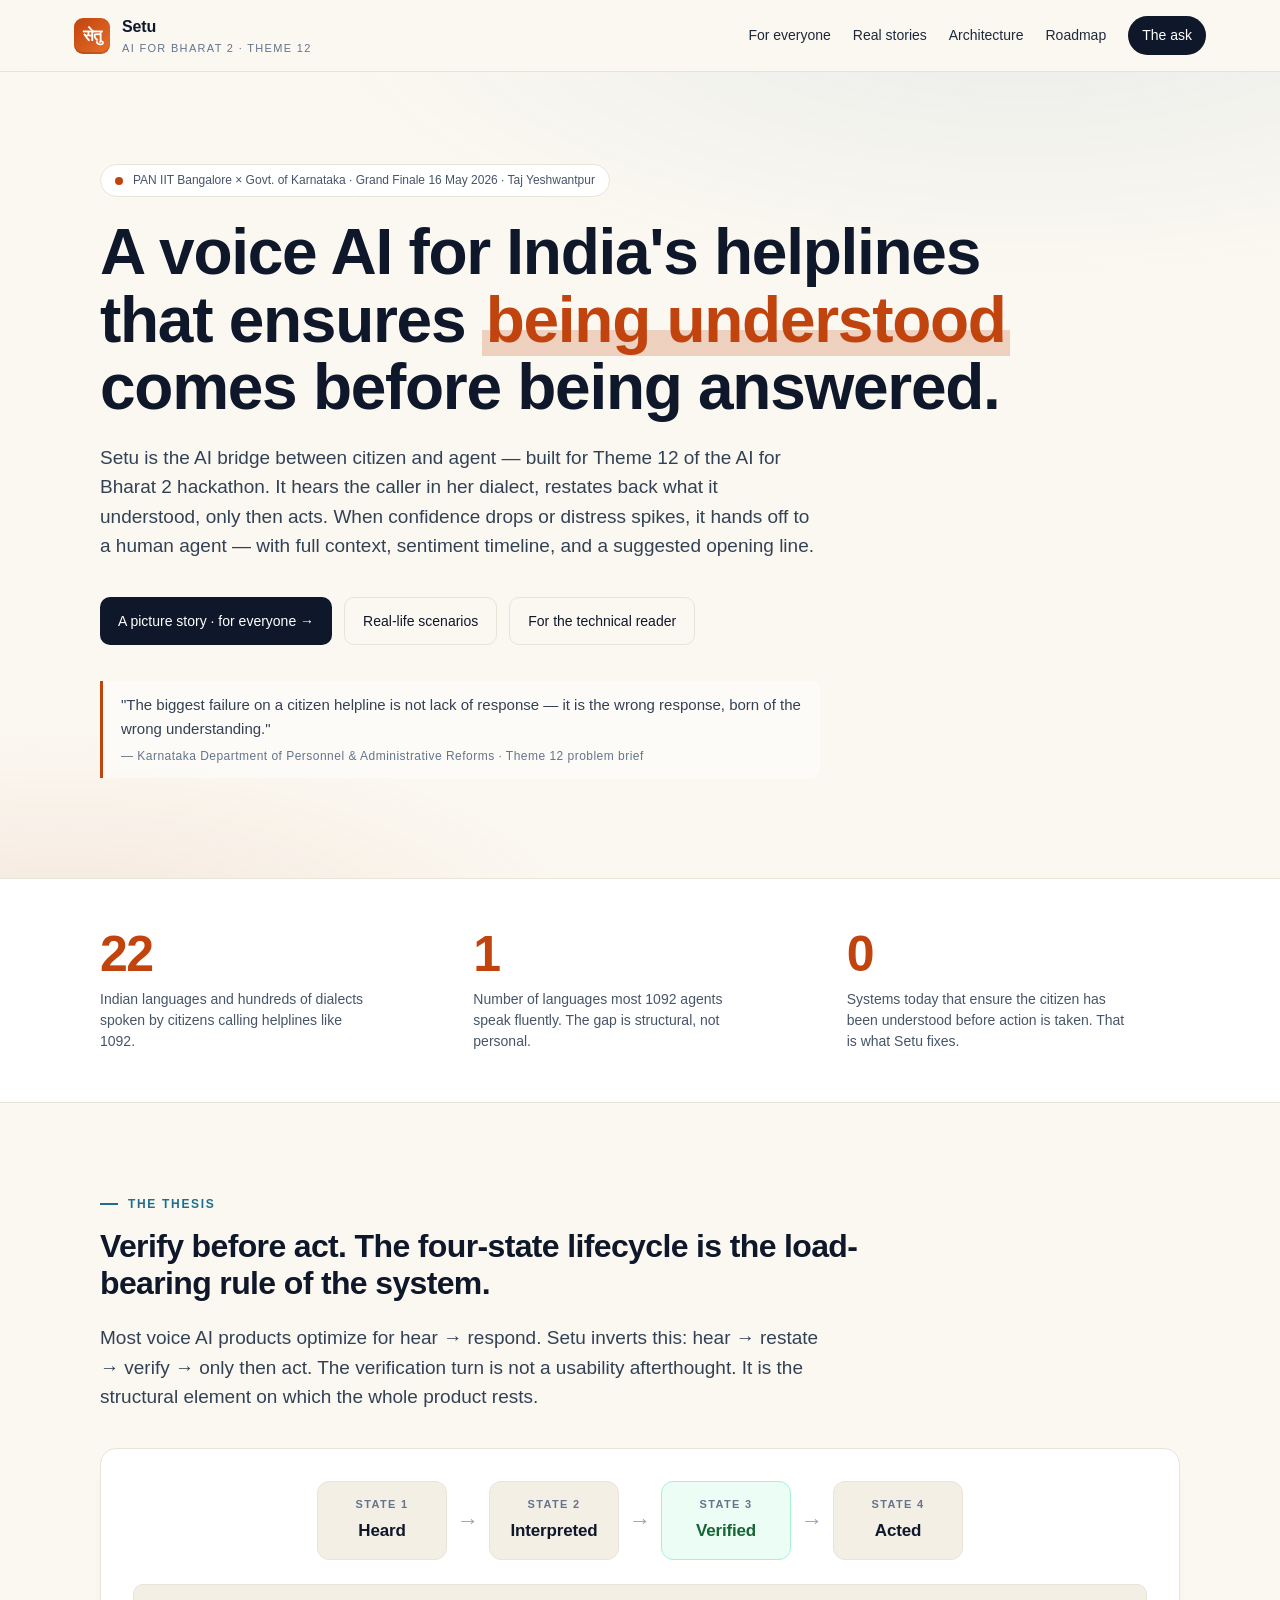
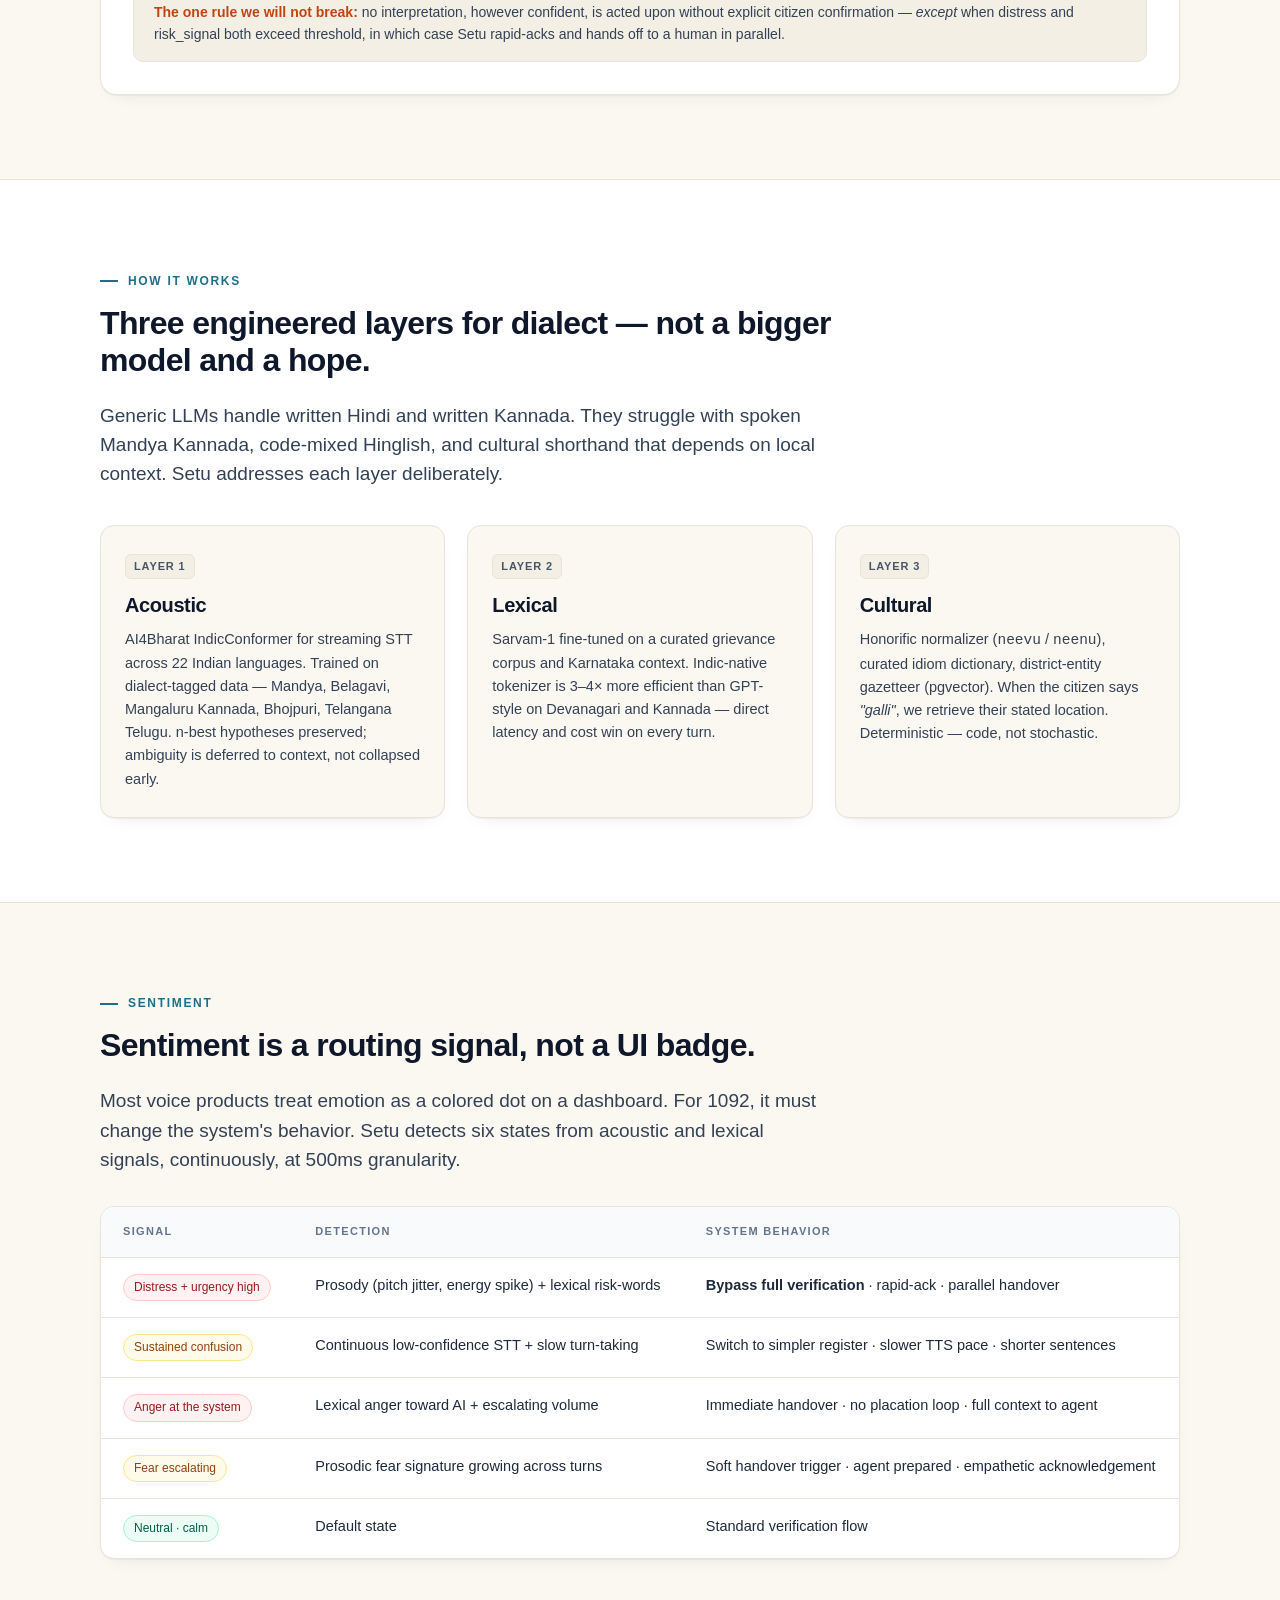
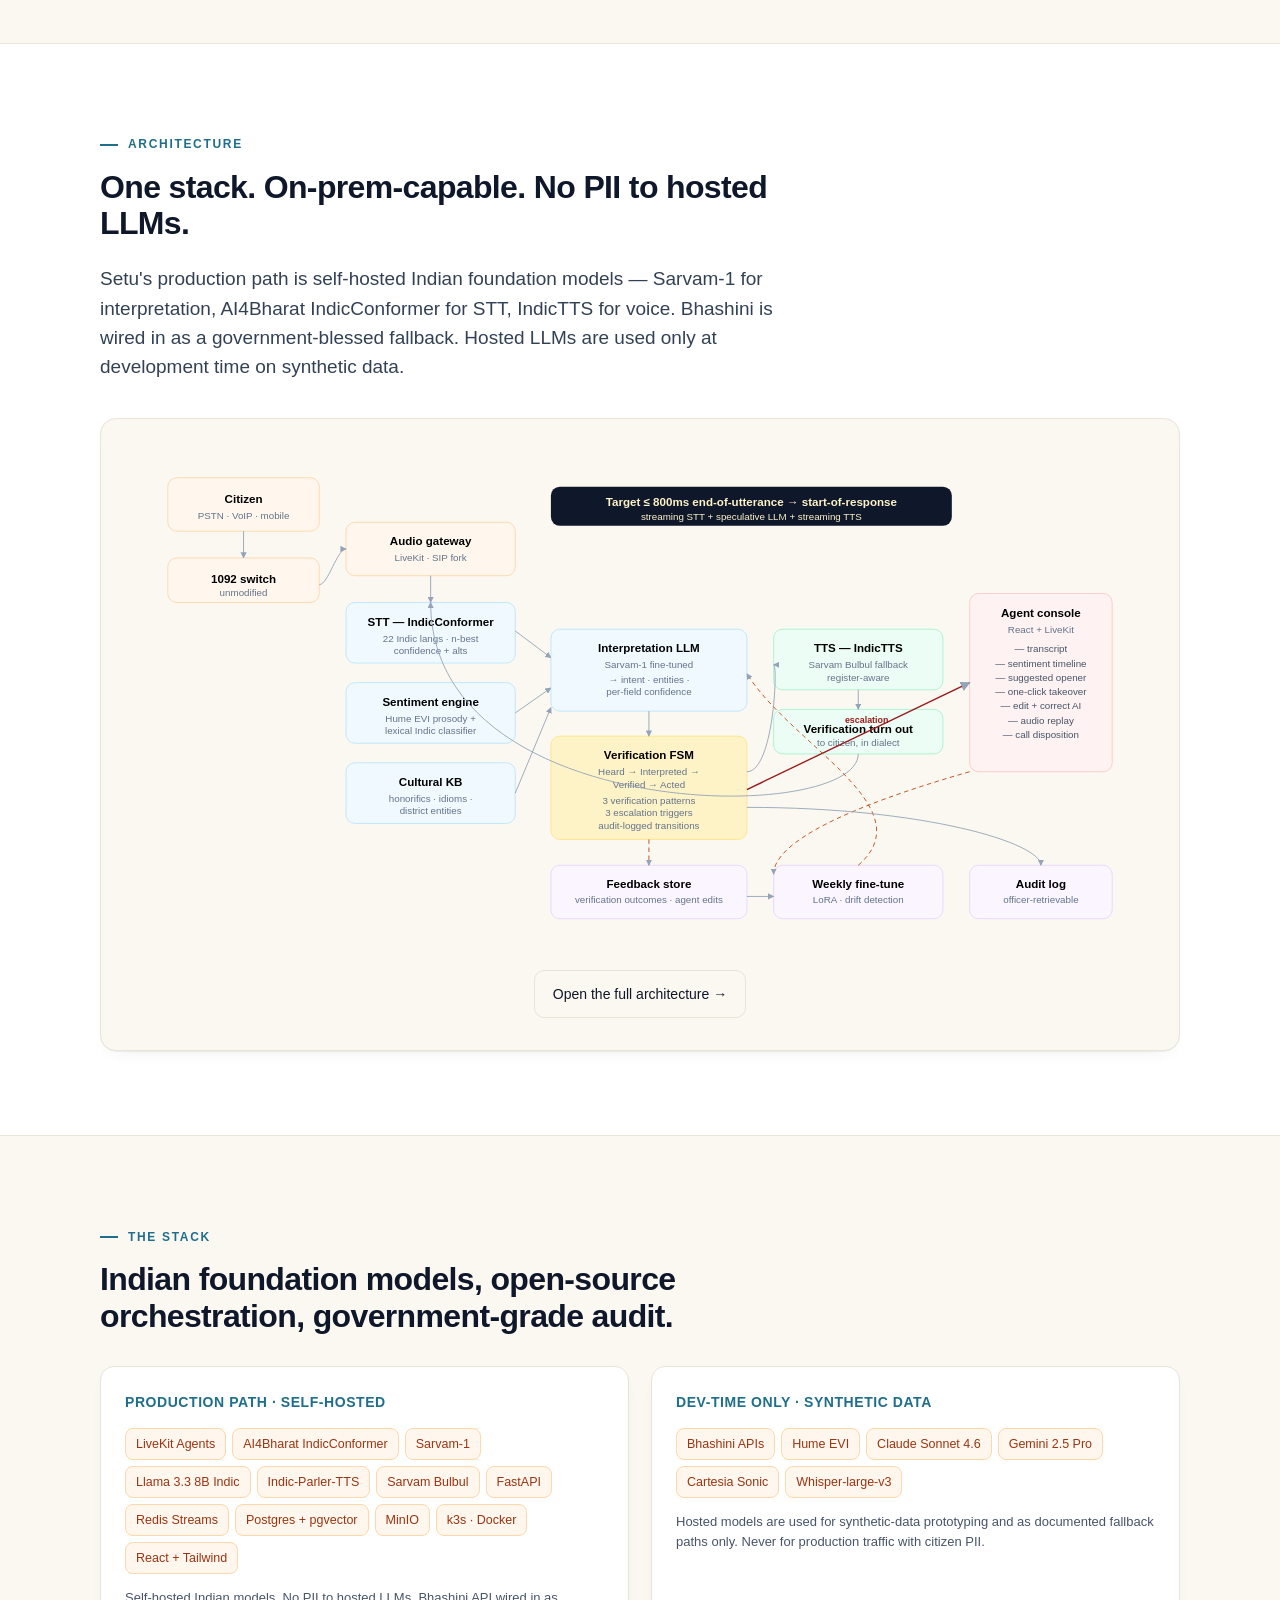
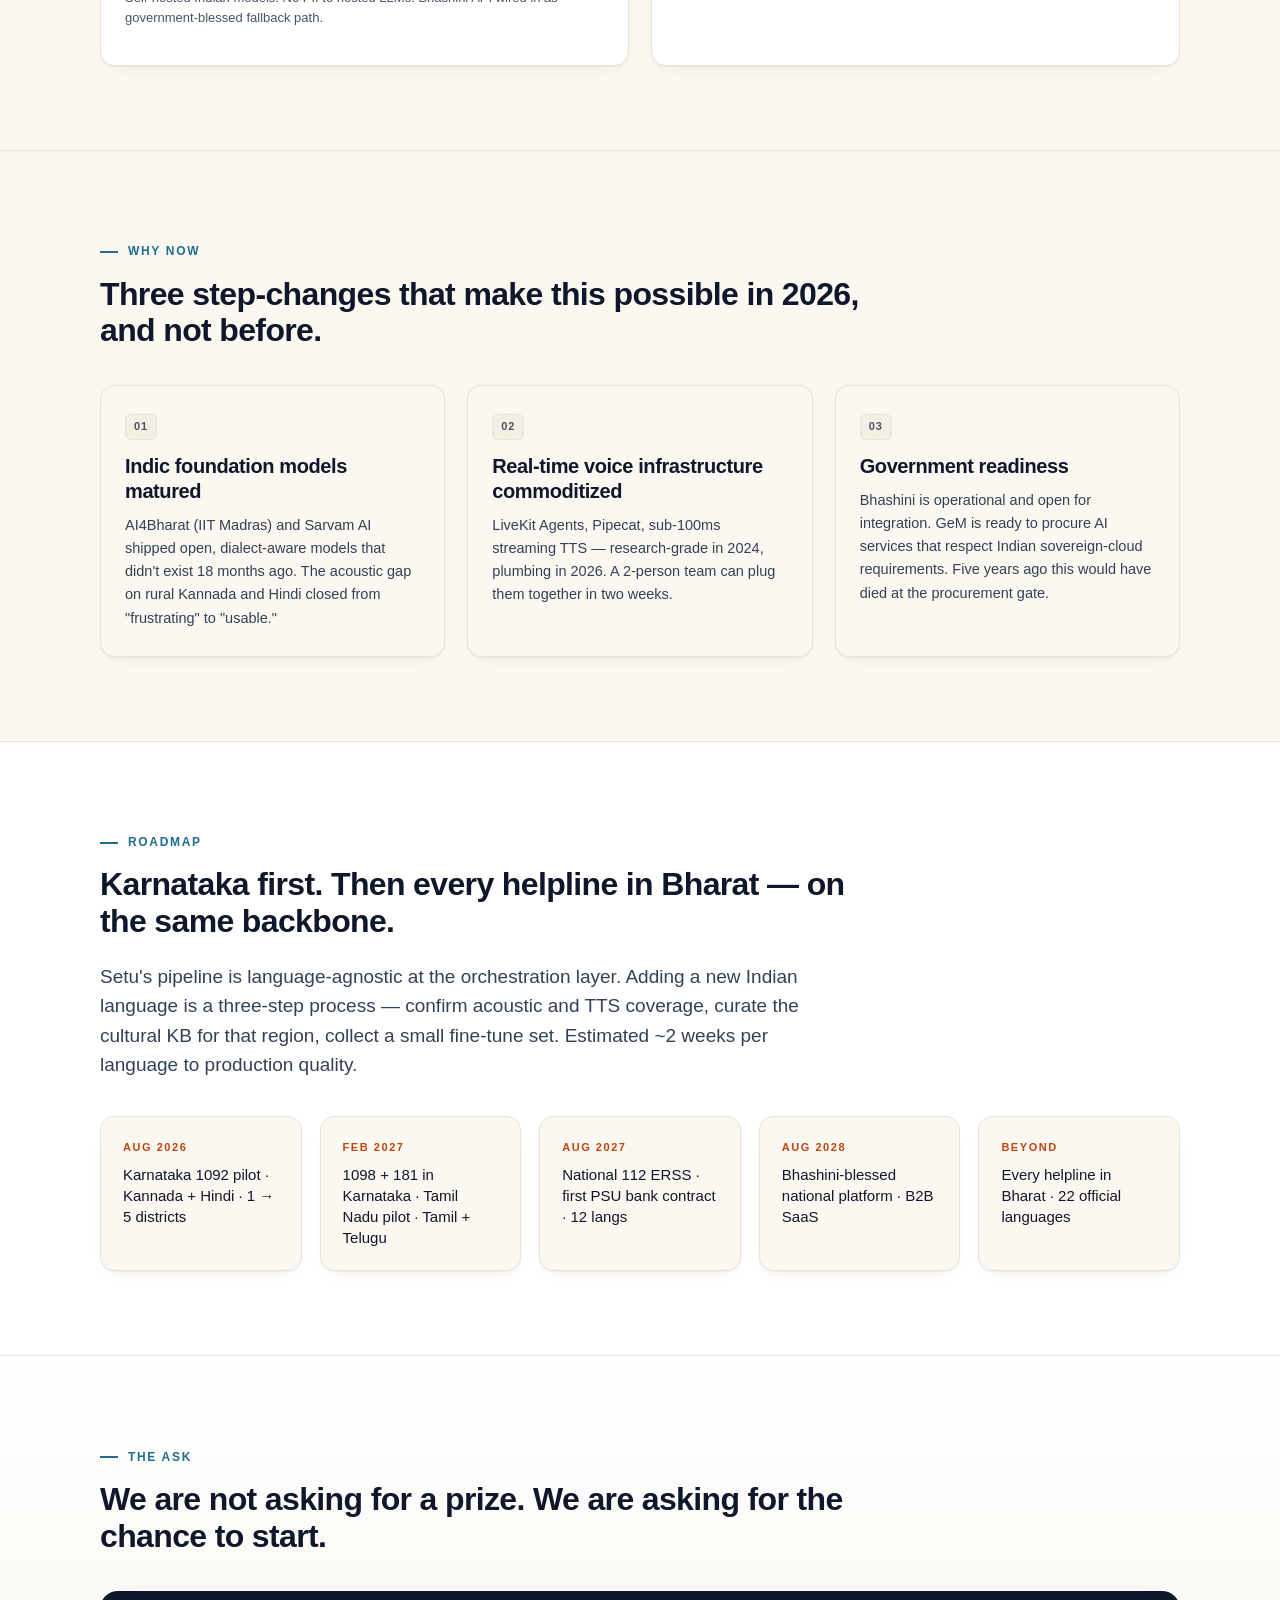
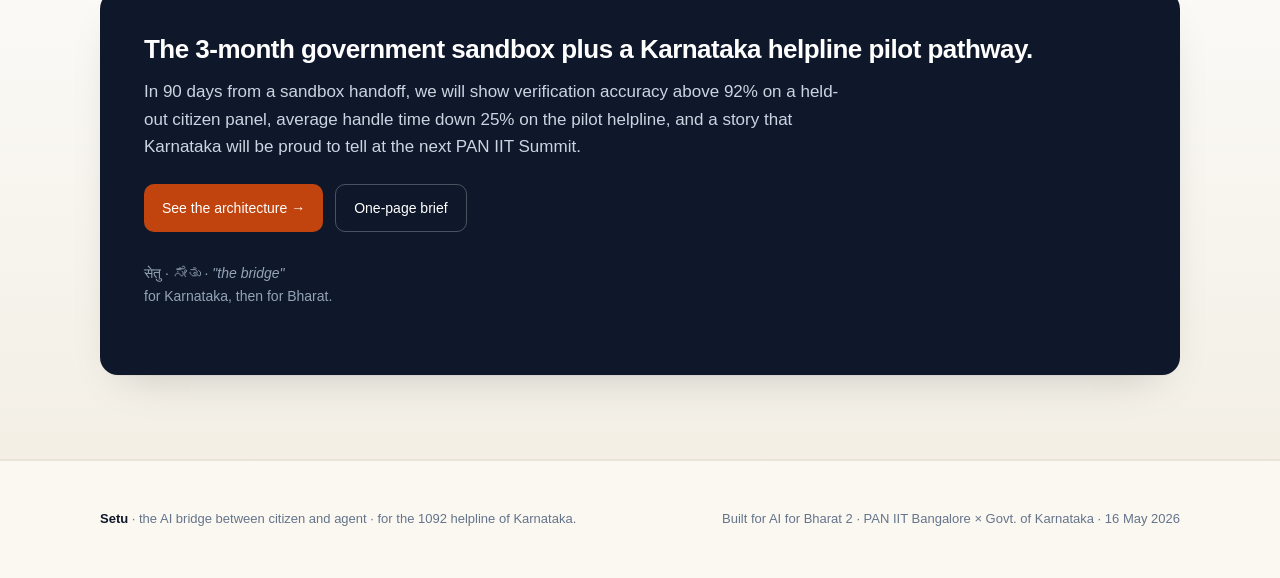
==== index.html @ 13137515 "gh-pages: publish static site from web/ Public Setu site: index.html, story.html, scenarios.html, ar" ====
<!doctype html>
<html lang="en">
<head>
<meta charset="utf-8" />
<meta name="viewport" content="width=device-width, initial-scale=1" />
<title>Setu — the AI bridge for India's helplines · AI for Bharat 2</title>
<meta name="description" content="Setu is a verify-before-act voice AI for India's citizen helplines. Built for the AI for Bharat 2 hackathon — Theme 12: AI for the 1092 Helpline. Dialect-aware, sentiment-aware, audit-logged, on-prem-capable." />
<meta property="og:title" content="Setu — the AI bridge for India's helplines" />
<meta property="og:description" content="Voice-to-voice AI for India's citizen helplines. Verify before act. Hear in dialect, restate, then act. Hand off to a human when distress spikes — with full context." />
<meta property="og:type" content="website" />
<link rel="icon" href="data:image/svg+xml,%3Csvg xmlns='http://www.w3.org/2000/svg' viewBox='0 0 100 100'%3E%3Crect width='100' height='100' rx='20' fill='%23c1440e'/%3E%3Ctext x='50' y='62' font-family='system-ui' font-size='42' font-weight='700' text-anchor='middle' fill='white'%3ES%3C/text%3E%3C/svg%3E" />
<style>
  :root {
    --ink: #0f172a;
    --ink-2: #1e293b;
    --paper: #fbf8f1;
    --rule: #e8e4d8;
    --saffron: #c1440e;
    --saffron-2: #e76f29;
    --teal: #1f6e8c;
    --teal-2: #115366;
    --cream: #f3efe5;
    --green: #166534;
    --shadow-sm: 0 1px 0 rgba(0,0,0,.04), 0 8px 20px -14px rgba(0,0,0,.16);
    --shadow: 0 1px 0 rgba(0,0,0,.04), 0 18px 44px -22px rgba(0,0,0,.22);
  }
  * { box-sizing: border-box; }
  html { scroll-behavior: smooth; }
  html, body {
    margin: 0; padding: 0; background: var(--paper); color: var(--ink);
    font: 16px/1.6 -apple-system, BlinkMacSystemFont, "Segoe UI", "Inter", "Helvetica Neue", sans-serif;
    -webkit-font-smoothing: antialiased; text-rendering: optimizeLegibility;
  }
  a { color: var(--teal); text-decoration: none; border-bottom: 1px solid rgba(31,110,140,.25); transition: border-color .15s ease, color .15s ease; }
  a:hover { color: var(--saffron); border-bottom-color: rgba(193,68,14,.5); }
  ::selection { background: var(--saffron); color: white; }

  /* Header */
  .nav {
    position: sticky; top: 0; z-index: 30;
    backdrop-filter: saturate(140%) blur(12px); -webkit-backdrop-filter: saturate(140%) blur(12px);
    background: rgba(251, 248, 241, .85);
    border-bottom: 1px solid var(--rule);
  }
  .nav-inner {
    max-width: 1180px; margin: 0 auto; padding: 14px 24px;
    display: flex; align-items: center; justify-content: space-between; gap: 16px;
  }
  .brand { display: flex; align-items: center; gap: 12px; text-decoration: none; border: 0; }
  .brand-mark {
    width: 36px; height: 36px; border-radius: 9px;
    background: linear-gradient(135deg, var(--saffron), var(--saffron-2));
    display: grid; place-items: center;
    color: white; font-weight: 700; font-size: 16px; letter-spacing: -.5px;
    box-shadow: inset 0 -2px 0 rgba(0,0,0,.15);
  }
  .brand-name { font-weight: 700; letter-spacing: -.01em; color: var(--ink); }
  .brand-sub { font-size: 11px; color: #64748b; letter-spacing: .12em; text-transform: uppercase; }
  .nav-links { display: flex; gap: 22px; align-items: center; }
  .nav-links a { color: var(--ink-2); border: 0; font-size: 14px; }
  .nav-links a:hover { color: var(--saffron); }
  .nav-cta {
    background: var(--ink); color: white !important; padding: 8px 14px; border-radius: 999px;
    font-size: 13px; font-weight: 500; border: 0 !important;
  }
  .nav-cta:hover { background: var(--saffron); }
  @media (max-width: 760px) { .nav-links a:not(.nav-cta) { display: none; } }

  /* Section base */
  section { padding: 84px 24px; border-bottom: 1px solid var(--rule); }
  .container { max-width: 1080px; margin: 0 auto; }
  .eyebrow {
    font-size: 12px; letter-spacing: .14em; text-transform: uppercase;
    color: var(--teal); font-weight: 600; margin-bottom: 14px;
    display: inline-flex; align-items: center; gap: 10px;
  }
  .eyebrow::before { content: ""; width: 18px; height: 2px; background: var(--teal); display: inline-block; }
  h1, h2, h3 { letter-spacing: -.02em; }
  h2 { font-size: 32px; line-height: 1.15; margin: 0 0 22px; max-width: 760px; }
  h3 { font-size: 20px; line-height: 1.25; margin: 0 0 10px; }
  .lede { font-size: 19px; line-height: 1.55; color: #334155; max-width: 720px; }

  /* Hero */
  .hero {
    padding: 92px 24px 100px;
    background:
      radial-gradient(1200px 480px at 80% -10%, rgba(31,110,140,.08), transparent 60%),
      radial-gradient(900px 380px at 5% 110%, rgba(193,68,14,.10), transparent 60%),
      var(--paper);
    border-bottom: 1px solid var(--rule);
  }
  .hero h1 {
    font-size: clamp(36px, 5.4vw, 64px); line-height: 1.05; margin: 0 0 22px;
    max-width: 980px;
  }
  .hero h1 .pop { color: var(--saffron); }
  .hero h1 .underline {
    background: linear-gradient(transparent 64%, rgba(193,68,14,.22) 64%);
    padding: 0 4px;
  }
  .hero-stamp {
    display: inline-flex; align-items: center; gap: 10px;
    background: white; border: 1px solid var(--rule); border-radius: 999px;
    padding: 6px 14px; font-size: 12px; color: #475569;
    margin-bottom: 22px;
  }
  .hero-stamp .dot { width: 8px; height: 8px; border-radius: 50%; background: var(--saffron); }
  .hero-quote {
    margin-top: 36px; max-width: 720px;
    border-left: 3px solid var(--saffron);
    padding: 12px 18px;
    background: rgba(255,255,255,.5);
    border-radius: 0 10px 10px 0;
    font-size: 15px; color: #334155;
  }
  .hero-quote em { display: block; margin-top: 6px; font-size: 12px; color: #64748b; font-style: normal; letter-spacing: .04em; }
  .hero-cta { margin-top: 36px; display: flex; flex-wrap: wrap; gap: 12px; }
  .btn {
    display: inline-flex; align-items: center; gap: 8px;
    padding: 12px 18px; border-radius: 10px; font-size: 14px; font-weight: 500;
    border: 1px solid transparent; transition: transform .12s ease, background .15s ease, border-color .15s ease;
  }
  .btn:hover { transform: translateY(-1px); }
  .btn-primary { background: var(--ink); color: white !important; border: 0 !important; }
  .btn-primary:hover { background: var(--saffron); }
  .btn-ghost { background: transparent; color: var(--ink) !important; border: 1px solid var(--rule) !important; }
  .btn-ghost:hover { border-color: var(--saffron) !important; color: var(--saffron) !important; }

  /* Stats strip */
  .stats {
    background: white; border-bottom: 1px solid var(--rule);
    padding: 50px 24px;
  }
  .stats-grid {
    max-width: 1080px; margin: 0 auto;
    display: grid; grid-template-columns: repeat(3, 1fr); gap: 40px;
  }
  .stat-num {
    font-size: 50px; font-weight: 700; letter-spacing: -.03em; line-height: 1;
    color: var(--saffron);
  }
  .stat-label { font-size: 14px; color: #475569; margin-top: 10px; line-height: 1.5; max-width: 280px; }
  @media (max-width: 760px) { .stats-grid { grid-template-columns: 1fr; gap: 28px; } .stat-num { font-size: 40px; } }

  /* Verify-before-act */
  #thesis { background: var(--paper); }
  .lifecycle {
    margin-top: 36px;
    background: white; border: 1px solid var(--rule); border-radius: 16px;
    padding: 32px;
    box-shadow: var(--shadow-sm);
  }
  .lc-row {
    display: grid; grid-template-columns: repeat(7, auto); align-items: center; gap: 10px;
    justify-content: center; flex-wrap: wrap;
  }
  .chip {
    background: var(--cream); border: 1px solid var(--rule); border-radius: 12px;
    padding: 14px 18px; text-align: center; min-width: 130px;
  }
  .chip .t { font-size: 11px; color: #64748b; letter-spacing: .12em; text-transform: uppercase; font-weight: 600; }
  .chip .b { font-size: 17px; font-weight: 700; color: var(--ink); margin-top: 4px; letter-spacing: -.01em; }
  .chip.green { background: #ecfdf5; border-color: #a7f3d0; }
  .chip.green .b { color: var(--green); }
  .arr { color: #94a3b8; font-size: 22px; font-weight: 300; }
  .lc-rule {
    margin-top: 24px; padding: 16px 20px; background: var(--cream); border-radius: 10px; border: 1px solid var(--rule);
    font-size: 14px; color: #334155;
  }
  .lc-rule strong { color: var(--saffron); }
  @media (max-width: 760px) {
    .lc-row { display: flex; flex-direction: column; }
    .arr { transform: rotate(90deg); }
  }

  /* How it works (3-col cards) */
  #how { background: white; }
  .three-col {
    display: grid; grid-template-columns: repeat(3, 1fr); gap: 22px; margin-top: 36px;
  }
  @media (max-width: 760px) { .three-col { grid-template-columns: 1fr; } }
  .card {
    background: var(--paper); border: 1px solid var(--rule); border-radius: 14px;
    padding: 26px 24px; box-shadow: var(--shadow-sm);
  }
  .card .badge {
    display: inline-block; background: var(--cream); border: 1px solid var(--rule);
    border-radius: 6px; padding: 3px 8px; font-size: 11px; color: #475569;
    letter-spacing: .08em; text-transform: uppercase; font-weight: 600; margin-bottom: 14px;
  }
  .card p { color: #334155; margin: 8px 0 0; font-size: 14.5px; line-height: 1.6; }

  /* Sentiment table */
  #sentiment { background: var(--paper); }
  .table-wrap {
    margin-top: 32px;
    background: white; border: 1px solid var(--rule); border-radius: 14px;
    overflow: hidden; box-shadow: var(--shadow-sm);
  }
  table { width: 100%; border-collapse: collapse; }
  th, td { text-align: left; padding: 16px 22px; border-bottom: 1px solid var(--rule); font-size: 14.5px; color: var(--ink-2); vertical-align: top; }
  th { font-size: 11px; letter-spacing: .12em; text-transform: uppercase; color: #64748b; background: #f8fafc; font-weight: 600; }
  tr:last-child td { border-bottom: 0; }
  .pill {
    display: inline-block; background: var(--cream); border: 1px solid var(--rule); border-radius: 999px;
    padding: 3px 10px; font-size: 12px; font-weight: 500; color: var(--ink-2);
  }
  .pill.bad { background: #fef2f2; border-color: #fecaca; color: #991b1b; }
  .pill.warn { background: #fffbeb; border-color: #fde68a; color: #92400e; }
  .pill.ok { background: #ecfdf5; border-color: #a7f3d0; color: #065f46; }

  /* Architecture */
  #architecture { background: white; }
  .arch-card {
    margin-top: 36px;
    background: var(--paper); border: 1px solid var(--rule); border-radius: 16px;
    padding: 32px; text-align: center; box-shadow: var(--shadow-sm);
  }
  .arch-card svg { width: 100%; max-width: 980px; height: auto; display: block; margin: 0 auto; }
  .arch-link { margin-top: 20px; }

  /* Stack */
  #stack { background: var(--paper); }
  .stack-grid {
    display: grid; grid-template-columns: 1fr 1fr; gap: 22px; margin-top: 32px;
  }
  @media (max-width: 760px) { .stack-grid { grid-template-columns: 1fr; } }
  .stack-card {
    background: white; border: 1px solid var(--rule); border-radius: 14px;
    padding: 24px; box-shadow: var(--shadow-sm);
  }
  .stack-card h4 { margin: 0 0 14px; font-size: 14px; letter-spacing: .04em; text-transform: uppercase; color: var(--teal); }
  .pills { display: flex; flex-wrap: wrap; gap: 6px; }
  .tool-pill {
    background: #fff7ed; border: 1px solid #fed7aa; color: #9a3412;
    border-radius: 8px; padding: 5px 10px; font-size: 12.5px; font-weight: 500;
  }
  .stack-note { font-size: 13px; color: #475569; margin-top: 14px; line-height: 1.55; }

  /* Roadmap */
  #roadmap { background: white; }
  .road {
    display: grid; grid-template-columns: repeat(5, 1fr); gap: 18px; margin-top: 36px;
  }
  @media (max-width: 760px) { .road { grid-template-columns: 1fr; } }
  .stop {
    background: var(--paper); border: 1px solid var(--rule); border-radius: 14px;
    padding: 22px; box-shadow: var(--shadow-sm);
  }
  .stop .when {
    font-size: 11px; color: var(--saffron); letter-spacing: .14em; text-transform: uppercase;
    font-weight: 700;
  }
  .stop .what { font-size: 15px; color: var(--ink); margin-top: 8px; line-height: 1.4; font-weight: 500; }

  /* Why now */
  #why-now { background: var(--paper); }

  /* Ask */
  #ask {
    background: linear-gradient(180deg, white, var(--cream));
  }
  .ask-card {
    margin-top: 36px;
    background: var(--ink); color: white;
    border-radius: 18px; padding: 44px;
    box-shadow: var(--shadow);
  }
  .ask-card h2 { color: white; margin-bottom: 14px; max-width: 100%; }
  .ask-card p { color: #cbd5e1; font-size: 17px; line-height: 1.6; margin: 0 0 24px; max-width: 700px; }
  .ask-card .btn-primary { background: var(--saffron); }
  .ask-card .btn-primary:hover { background: var(--saffron-2); }
  .ask-card .btn-ghost { color: white !important; border-color: rgba(255,255,255,.25) !important; }
  .ask-card .btn-ghost:hover { border-color: white !important; color: white !important; }

  /* Footer */
  footer {
    padding: 48px 24px; background: var(--paper);
    border-top: 1px solid var(--rule);
  }
  .foot-inner {
    max-width: 1080px; margin: 0 auto;
    display: flex; flex-wrap: wrap; gap: 16px; justify-content: space-between; align-items: center;
    font-size: 13px; color: #64748b;
  }
  .foot-inner strong { color: var(--ink); }

  /* Hindi/Kannada flourish */
  .devanagari { font-family: "Noto Sans Devanagari", system-ui, sans-serif; }
  .kannada { font-family: "Noto Sans Kannada", system-ui, sans-serif; }
</style>
</head>
<body>

<nav class="nav">
  <div class="nav-inner">
    <a class="brand" href="#top">
      <div class="brand-mark">सेतु</div>
      <div>
        <div class="brand-name">Setu</div>
        <div class="brand-sub">AI for Bharat 2 · Theme 12</div>
      </div>
    </a>
    <div class="nav-links">
      <a href="story.html">For everyone</a>
      <a href="scenarios.html">Real stories</a>
      <a href="#architecture">Architecture</a>
      <a href="#roadmap">Roadmap</a>
      <a href="#ask" class="nav-cta">The ask</a>
    </div>
  </div>
</nav>

<!-- HERO -->
<section class="hero" id="top" style="border-bottom: 1px solid var(--rule);">
  <div class="container">
    <div class="hero-stamp">
      <span class="dot"></span>
      <span>PAN IIT Bangalore × Govt. of Karnataka · Grand Finale 16 May 2026 · Taj Yeshwantpur</span>
    </div>
    <h1>
      A voice AI for India's helplines that ensures
      <span class="underline pop">being understood</span>
      comes before being answered.
    </h1>
    <p class="lede">
      Setu is the AI bridge between citizen and agent — built for Theme 12 of the AI for Bharat 2 hackathon.
      It hears the caller in her dialect, restates back what it understood, only then acts.
      When confidence drops or distress spikes, it hands off to a human agent — with full context, sentiment timeline, and a suggested opening line.
    </p>
    <div class="hero-cta">
      <a class="btn btn-primary" href="story.html">A picture story · for everyone →</a>
      <a class="btn btn-ghost" href="scenarios.html">Real-life scenarios</a>
      <a class="btn btn-ghost" href="architecture.html">For the technical reader</a>
    </div>
    <div class="hero-quote">
      "The biggest failure on a citizen helpline is not lack of response — it is the wrong response, born of the wrong understanding."
      <em>— Karnataka Department of Personnel & Administrative Reforms · Theme 12 problem brief</em>
    </div>
  </div>
</section>

<!-- STATS -->
<section class="stats" style="padding: 50px 24px;">
  <div class="stats-grid">
    <div>
      <div class="stat-num">22</div>
      <div class="stat-label">Indian languages and hundreds of dialects spoken by citizens calling helplines like 1092.</div>
    </div>
    <div>
      <div class="stat-num">1</div>
      <div class="stat-label">Number of languages most 1092 agents speak fluently. The gap is structural, not personal.</div>
    </div>
    <div>
      <div class="stat-num">0</div>
      <div class="stat-label">Systems today that ensure the citizen has been understood before action is taken. That is what Setu fixes.</div>
    </div>
  </div>
</section>

<!-- THESIS / VERIFY-BEFORE-ACT -->
<section id="thesis">
  <div class="container">
    <div class="eyebrow">The thesis</div>
    <h2>Verify before act. The four-state lifecycle is the load-bearing rule of the system.</h2>
    <p class="lede">
      Most voice AI products optimize for hear → respond. Setu inverts this: hear → restate → verify → only then act.
      The verification turn is not a usability afterthought. It is the structural element on which the whole product rests.
    </p>

    <div class="lifecycle">
      <div class="lc-row">
        <div class="chip"><div class="t">State 1</div><div class="b">Heard</div></div>
        <div class="arr">→</div>
        <div class="chip"><div class="t">State 2</div><div class="b">Interpreted</div></div>
        <div class="arr">→</div>
        <div class="chip green"><div class="t">State 3</div><div class="b">Verified</div></div>
        <div class="arr">→</div>
        <div class="chip"><div class="t">State 4</div><div class="b">Acted</div></div>
      </div>
      <div class="lc-rule">
        <strong>The one rule we will not break:</strong>
        no interpretation, however confident, is acted upon without explicit citizen confirmation —
        <em>except</em> when distress and risk_signal both exceed threshold, in which case Setu rapid-acks and hands off to a human in parallel.
      </div>
    </div>
  </div>
</section>

<!-- HOW IT WORKS — three layers -->
<section id="how">
  <div class="container">
    <div class="eyebrow">How it works</div>
    <h2>Three engineered layers for dialect — not a bigger model and a hope.</h2>
    <p class="lede">
      Generic LLMs handle written Hindi and written Kannada. They struggle with spoken Mandya Kannada, code-mixed Hinglish,
      and cultural shorthand that depends on local context. Setu addresses each layer deliberately.
    </p>

    <div class="three-col">
      <div class="card">
        <div class="badge">Layer 1</div>
        <h3>Acoustic</h3>
        <p>
          AI4Bharat IndicConformer for streaming STT across 22 Indian languages. Trained on dialect-tagged data — Mandya, Belagavi, Mangaluru Kannada, Bhojpuri, Telangana Telugu. n-best hypotheses preserved; ambiguity is deferred to context, not collapsed early.
        </p>
      </div>
      <div class="card">
        <div class="badge">Layer 2</div>
        <h3>Lexical</h3>
        <p>
          Sarvam-1 fine-tuned on a curated grievance corpus and Karnataka context. Indic-native tokenizer is 3–4× more efficient than GPT-style on Devanagari and Kannada — direct latency and cost win on every turn.
        </p>
      </div>
      <div class="card">
        <div class="badge">Layer 3</div>
        <h3>Cultural</h3>
        <p>
          Honorific normalizer (<code>neevu</code> / <code>neenu</code>), curated idiom dictionary, district-entity gazetteer (pgvector). When the citizen says <em>"galli"</em>, we retrieve their stated location. Deterministic — code, not stochastic.
        </p>
      </div>
    </div>
  </div>
</section>

<!-- SENTIMENT TABLE -->
<section id="sentiment">
  <div class="container">
    <div class="eyebrow">Sentiment</div>
    <h2>Sentiment is a routing signal, not a UI badge.</h2>
    <p class="lede">
      Most voice products treat emotion as a colored dot on a dashboard. For 1092, it must change the system's behavior.
      Setu detects six states from acoustic and lexical signals, continuously, at 500ms granularity.
    </p>

    <div class="table-wrap">
      <table>
        <thead><tr><th>Signal</th><th>Detection</th><th>System behavior</th></tr></thead>
        <tbody>
          <tr>
            <td><span class="pill bad">Distress + urgency high</span></td>
            <td>Prosody (pitch jitter, energy spike) + lexical risk-words</td>
            <td><strong>Bypass full verification</strong> · rapid-ack · parallel handover</td>
          </tr>
          <tr>
            <td><span class="pill warn">Sustained confusion</span></td>
            <td>Continuous low-confidence STT + slow turn-taking</td>
            <td>Switch to simpler register · slower TTS pace · shorter sentences</td>
          </tr>
          <tr>
            <td><span class="pill bad">Anger at the system</span></td>
            <td>Lexical anger toward AI + escalating volume</td>
            <td>Immediate handover · no placation loop · full context to agent</td>
          </tr>
          <tr>
            <td><span class="pill warn">Fear escalating</span></td>
            <td>Prosodic fear signature growing across turns</td>
            <td>Soft handover trigger · agent prepared · empathetic acknowledgement</td>
          </tr>
          <tr>
            <td><span class="pill ok">Neutral · calm</span></td>
            <td>Default state</td>
            <td>Standard verification flow</td>
          </tr>
        </tbody>
      </table>
    </div>
  </div>
</section>

<!-- ARCHITECTURE -->
<section id="architecture">
  <div class="container">
    <div class="eyebrow">Architecture</div>
    <h2>One stack. On-prem-capable. No PII to hosted LLMs.</h2>
    <p class="lede">
      Setu's production path is self-hosted Indian foundation models — Sarvam-1 for interpretation, AI4Bharat IndicConformer for STT, IndicTTS for voice. Bhashini is wired in as a government-blessed fallback. Hosted LLMs are used only at development time on synthetic data.
    </p>

    <div class="arch-card">
      <svg viewBox="0 0 1100 560" role="img" aria-label="Setu architecture">
        <defs>
          <marker id="arr" viewBox="0 0 10 10" refX="9" refY="5" markerWidth="7" markerHeight="7" orient="auto">
            <path d="M0,0 L10,5 L0,10 z" fill="#94a3b8" />
          </marker>
        </defs>
        <g font-family="-apple-system, BlinkMacSystemFont, 'Inter', sans-serif" font-size="13">
          <!-- Citizen -->
          <rect x="20" y="30" width="170" height="60" rx="10" fill="#fff7ed" stroke="#fed7aa"/>
          <text x="105" y="58" text-anchor="middle" font-weight="600">Citizen</text>
          <text x="105" y="76" text-anchor="middle" font-size="11" fill="#64748b">PSTN · VoIP · mobile</text>
          <!-- 1092 switch -->
          <rect x="20" y="120" width="170" height="50" rx="10" fill="#fff7ed" stroke="#fed7aa"/>
          <text x="105" y="148" text-anchor="middle" font-weight="600">1092 switch</text>
          <text x="105" y="163" text-anchor="middle" font-size="11" fill="#64748b">unmodified</text>
          <!-- Audio gateway -->
          <rect x="220" y="80" width="190" height="60" rx="10" fill="#fff7ed" stroke="#fed7aa"/>
          <text x="315" y="106" text-anchor="middle" font-weight="600">Audio gateway</text>
          <text x="315" y="124" text-anchor="middle" font-size="11" fill="#64748b">LiveKit · SIP fork</text>

          <!-- STT -->
          <rect x="220" y="170" width="190" height="68" rx="10" fill="#f0f9ff" stroke="#bae6fd"/>
          <text x="315" y="196" text-anchor="middle" font-weight="600">STT — IndicConformer</text>
          <text x="315" y="214" text-anchor="middle" font-size="11" fill="#64748b">22 Indic langs · n-best</text>
          <text x="315" y="228" text-anchor="middle" font-size="11" fill="#64748b">confidence + alts</text>

          <!-- Sentiment -->
          <rect x="220" y="260" width="190" height="68" rx="10" fill="#f0f9ff" stroke="#bae6fd"/>
          <text x="315" y="286" text-anchor="middle" font-weight="600">Sentiment engine</text>
          <text x="315" y="304" text-anchor="middle" font-size="11" fill="#64748b">Hume EVI prosody +</text>
          <text x="315" y="318" text-anchor="middle" font-size="11" fill="#64748b">lexical Indic classifier</text>

          <!-- Cultural KB -->
          <rect x="220" y="350" width="190" height="68" rx="10" fill="#f0f9ff" stroke="#bae6fd"/>
          <text x="315" y="376" text-anchor="middle" font-weight="600">Cultural KB</text>
          <text x="315" y="394" text-anchor="middle" font-size="11" fill="#64748b">honorifics · idioms ·</text>
          <text x="315" y="408" text-anchor="middle" font-size="11" fill="#64748b">district entities</text>

          <!-- LLM -->
          <rect x="450" y="200" width="220" height="92" rx="10" fill="#f0f9ff" stroke="#bae6fd"/>
          <text x="560" y="226" text-anchor="middle" font-weight="600">Interpretation LLM</text>
          <text x="560" y="244" text-anchor="middle" font-size="11" fill="#64748b">Sarvam-1 fine-tuned</text>
          <text x="560" y="260" text-anchor="middle" font-size="11" fill="#64748b">→ intent · entities ·</text>
          <text x="560" y="274" text-anchor="middle" font-size="11" fill="#64748b">  per-field confidence</text>

          <!-- FSM -->
          <rect x="450" y="320" width="220" height="116" rx="10" fill="#fef3c7" stroke="#fde68a"/>
          <text x="560" y="346" text-anchor="middle" font-weight="600">Verification FSM</text>
          <text x="560" y="364" text-anchor="middle" font-size="11" fill="#64748b">Heard → Interpreted →</text>
          <text x="560" y="378" text-anchor="middle" font-size="11" fill="#64748b">Verified → Acted</text>
          <text x="560" y="396" text-anchor="middle" font-size="11" fill="#64748b">3 verification patterns</text>
          <text x="560" y="410" text-anchor="middle" font-size="11" fill="#64748b">3 escalation triggers</text>
          <text x="560" y="424" text-anchor="middle" font-size="11" fill="#64748b">audit-logged transitions</text>

          <!-- TTS -->
          <rect x="700" y="200" width="190" height="68" rx="10" fill="#ecfdf5" stroke="#a7f3d0"/>
          <text x="795" y="226" text-anchor="middle" font-weight="600">TTS — IndicTTS</text>
          <text x="795" y="244" text-anchor="middle" font-size="11" fill="#64748b">Sarvam Bulbul fallback</text>
          <text x="795" y="258" text-anchor="middle" font-size="11" fill="#64748b">register-aware</text>

          <!-- Verification turn -->
          <rect x="700" y="290" width="190" height="50" rx="10" fill="#ecfdf5" stroke="#a7f3d0"/>
          <text x="795" y="316" text-anchor="middle" font-weight="600">Verification turn out</text>
          <text x="795" y="331" text-anchor="middle" font-size="11" fill="#64748b">to citizen, in dialect</text>

          <!-- Agent console -->
          <rect x="920" y="160" width="160" height="200" rx="10" fill="#fef2f2" stroke="#fecaca"/>
          <text x="1000" y="186" text-anchor="middle" font-weight="600">Agent console</text>
          <text x="1000" y="204" text-anchor="middle" font-size="11" fill="#64748b">React + LiveKit</text>
          <text x="1000" y="226" text-anchor="middle" font-size="11" fill="#475569">— transcript</text>
          <text x="1000" y="242" text-anchor="middle" font-size="11" fill="#475569">— sentiment timeline</text>
          <text x="1000" y="258" text-anchor="middle" font-size="11" fill="#475569">— suggested opener</text>
          <text x="1000" y="274" text-anchor="middle" font-size="11" fill="#475569">— one-click takeover</text>
          <text x="1000" y="290" text-anchor="middle" font-size="11" fill="#475569">— edit + correct AI</text>
          <text x="1000" y="306" text-anchor="middle" font-size="11" fill="#475569">— audio replay</text>
          <text x="1000" y="322" text-anchor="middle" font-size="11" fill="#475569">— call disposition</text>

          <!-- Feedback store -->
          <rect x="450" y="465" width="220" height="60" rx="10" fill="#faf5ff" stroke="#e9d5ff"/>
          <text x="560" y="491" text-anchor="middle" font-weight="600">Feedback store</text>
          <text x="560" y="507" text-anchor="middle" font-size="11" fill="#64748b">verification outcomes · agent edits</text>

          <!-- Fine-tune -->
          <rect x="700" y="465" width="190" height="60" rx="10" fill="#faf5ff" stroke="#e9d5ff"/>
          <text x="795" y="491" text-anchor="middle" font-weight="600">Weekly fine-tune</text>
          <text x="795" y="507" text-anchor="middle" font-size="11" fill="#64748b">LoRA · drift detection</text>

          <!-- Audit -->
          <rect x="920" y="465" width="160" height="60" rx="10" fill="#faf5ff" stroke="#e9d5ff"/>
          <text x="1000" y="491" text-anchor="middle" font-weight="600">Audit log</text>
          <text x="1000" y="507" text-anchor="middle" font-size="11" fill="#64748b">officer-retrievable</text>

          <!-- Arrows -->
          <path d="M105,90 L105,120" stroke="#94a3b8" fill="none" marker-end="url(#arr)"/>
          <path d="M190,150 C200,150 210,110 220,110" stroke="#94a3b8" fill="none" marker-end="url(#arr)"/>
          <path d="M315,140 L315,170" stroke="#94a3b8" fill="none" marker-end="url(#arr)"/>
          <path d="M410,202 L450,232" stroke="#94a3b8" fill="none" marker-end="url(#arr)"/>
          <path d="M410,294 L450,266" stroke="#94a3b8" fill="none" marker-end="url(#arr)"/>
          <path d="M410,384 L450,288" stroke="#94a3b8" fill="none" marker-end="url(#arr)"/>
          <path d="M560,292 L560,320" stroke="#94a3b8" fill="none" marker-end="url(#arr)"/>
          <path d="M670,360 C700,360 705,240 700,240" stroke="#94a3b8" fill="none" marker-end="url(#arr)"/>
          <path d="M795,268 L795,290" stroke="#94a3b8" fill="none" marker-end="url(#arr)"/>
          <path d="M795,340 C795,420 315,420 315,170" stroke="#94a3b8" fill="none" marker-end="url(#arr)"/>
          <path d="M670,380 L920,260" stroke="#991b1b" fill="none" marker-end="url(#arr)" stroke-width="1.6"/>
          <text x="780" y="305" font-size="10" fill="#991b1b" font-weight="600">escalation</text>
          <path d="M560,436 L560,465" stroke="#c1440e" fill="none" marker-end="url(#arr)" stroke-dasharray="5 4"/>
          <path d="M920,360 C780,400 700,440 700,475" stroke="#c1440e" fill="none" marker-end="url(#arr)" stroke-dasharray="5 4"/>
          <path d="M670,500 L700,500" stroke="#94a3b8" fill="none" marker-end="url(#arr)"/>
          <path d="M795,465 C870,400 720,330 670,250" stroke="#c1440e" fill="none" marker-end="url(#arr)" stroke-dasharray="5 4"/>
          <path d="M670,400 C870,400 1000,440 1000,465" stroke="#94a3b8" fill="none" marker-end="url(#arr)"/>

          <!-- Latency banner -->
          <rect x="450" y="40" width="450" height="44" rx="10" fill="#0f172a"/>
          <text x="675" y="62" text-anchor="middle" fill="#fef3c7" font-weight="600" font-size="13">Target ≤ 800ms end-of-utterance → start-of-response</text>
          <text x="675" y="78" text-anchor="middle" fill="#fef3c7" font-size="11">streaming STT + speculative LLM + streaming TTS</text>
        </g>
      </svg>
      <div class="arch-link"><a href="architecture.html" class="btn btn-ghost">Open the full architecture →</a></div>
    </div>
  </div>
</section>

<!-- TOOL STACK -->
<section id="stack">
  <div class="container">
    <div class="eyebrow">The stack</div>
    <h2>Indian foundation models, open-source orchestration, government-grade audit.</h2>

    <div class="stack-grid">
      <div class="stack-card">
        <h4>Production path · self-hosted</h4>
        <div class="pills">
          <span class="tool-pill">LiveKit Agents</span>
          <span class="tool-pill">AI4Bharat IndicConformer</span>
          <span class="tool-pill">Sarvam-1</span>
          <span class="tool-pill">Llama 3.3 8B Indic</span>
          <span class="tool-pill">Indic-Parler-TTS</span>
          <span class="tool-pill">Sarvam Bulbul</span>
          <span class="tool-pill">FastAPI</span>
          <span class="tool-pill">Redis Streams</span>
          <span class="tool-pill">Postgres + pgvector</span>
          <span class="tool-pill">MinIO</span>
          <span class="tool-pill">k3s · Docker</span>
          <span class="tool-pill">React + Tailwind</span>
        </div>
        <p class="stack-note">Self-hosted Indian models. No PII to hosted LLMs. Bhashini API wired in as government-blessed fallback path.</p>
      </div>
      <div class="stack-card">
        <h4>Dev-time only · synthetic data</h4>
        <div class="pills">
          <span class="tool-pill">Bhashini APIs</span>
          <span class="tool-pill">Hume EVI</span>
          <span class="tool-pill">Claude Sonnet 4.6</span>
          <span class="tool-pill">Gemini 2.5 Pro</span>
          <span class="tool-pill">Cartesia Sonic</span>
          <span class="tool-pill">Whisper-large-v3</span>
        </div>
        <p class="stack-note">Hosted models are used for synthetic-data prototyping and as documented fallback paths only. Never for production traffic with citizen PII.</p>
      </div>
    </div>
  </div>
</section>

<!-- WHY NOW -->
<section id="why-now">
  <div class="container">
    <div class="eyebrow">Why now</div>
    <h2>Three step-changes that make this possible in 2026, and not before.</h2>
    <div class="three-col">
      <div class="card">
        <div class="badge">01</div>
        <h3>Indic foundation models matured</h3>
        <p>AI4Bharat (IIT Madras) and Sarvam AI shipped open, dialect-aware models that didn't exist 18 months ago. The acoustic gap on rural Kannada and Hindi closed from "frustrating" to "usable."</p>
      </div>
      <div class="card">
        <div class="badge">02</div>
        <h3>Real-time voice infrastructure commoditized</h3>
        <p>LiveKit Agents, Pipecat, sub-100ms streaming TTS — research-grade in 2024, plumbing in 2026. A 2-person team can plug them together in two weeks.</p>
      </div>
      <div class="card">
        <div class="badge">03</div>
        <h3>Government readiness</h3>
        <p>Bhashini is operational and open for integration. GeM is ready to procure AI services that respect Indian sovereign-cloud requirements. Five years ago this would have died at the procurement gate.</p>
      </div>
    </div>
  </div>
</section>

<!-- ROADMAP -->
<section id="roadmap">
  <div class="container">
    <div class="eyebrow">Roadmap</div>
    <h2>Karnataka first. Then every helpline in Bharat — on the same backbone.</h2>
    <p class="lede">
      Setu's pipeline is language-agnostic at the orchestration layer. Adding a new Indian language is a three-step process — confirm acoustic and TTS coverage, curate the cultural KB for that region, collect a small fine-tune set. Estimated ~2 weeks per language to production quality.
    </p>

    <div class="road">
      <div class="stop"><div class="when">Aug 2026</div><div class="what">Karnataka 1092 pilot · Kannada + Hindi · 1 → 5 districts</div></div>
      <div class="stop"><div class="when">Feb 2027</div><div class="what">1098 + 181 in Karnataka · Tamil Nadu pilot · Tamil + Telugu</div></div>
      <div class="stop"><div class="when">Aug 2027</div><div class="what">National 112 ERSS · first PSU bank contract · 12 langs</div></div>
      <div class="stop"><div class="when">Aug 2028</div><div class="what">Bhashini-blessed national platform · B2B SaaS</div></div>
      <div class="stop"><div class="when">Beyond</div><div class="what">Every helpline in Bharat · 22 official languages</div></div>
    </div>
  </div>
</section>

<!-- ASK -->
<section id="ask">
  <div class="container">
    <div class="eyebrow">The ask</div>
    <h2>We are not asking for a prize. We are asking for the chance to start.</h2>
    <div class="ask-card">
      <h2 style="font-size:26px;">The 3-month government sandbox plus a Karnataka helpline pilot pathway.</h2>
      <p>
        In 90 days from a sandbox handoff, we will show verification accuracy above 92% on a held-out citizen panel,
        average handle time down 25% on the pilot helpline, and a story that Karnataka will be proud to tell at the next PAN IIT Summit.
      </p>
      <div style="display: flex; gap: 12px; flex-wrap: wrap;">
        <a class="btn btn-primary" href="architecture.html">See the architecture →</a>
        <a class="btn btn-ghost" href="infographic.html">One-page brief</a>
      </div>
      <p style="margin-top: 30px; font-size: 14px; color: #94a3b8;">
        <span class="devanagari">सेतु</span> · <span class="kannada">ಸೇತು</span> · <em>"the bridge"</em><br/>
        for Karnataka, then for Bharat.
      </p>
    </div>
  </div>
</section>

<footer>
  <div class="foot-inner">
    <div>
      <strong>Setu</strong> · the AI bridge between citizen and agent · for the 1092 helpline of Karnataka.
    </div>
    <div>
      Built for AI for Bharat 2 · PAN IIT Bangalore × Govt. of Karnataka · 16 May 2026
    </div>
  </div>
</footer>

</body>
</html>
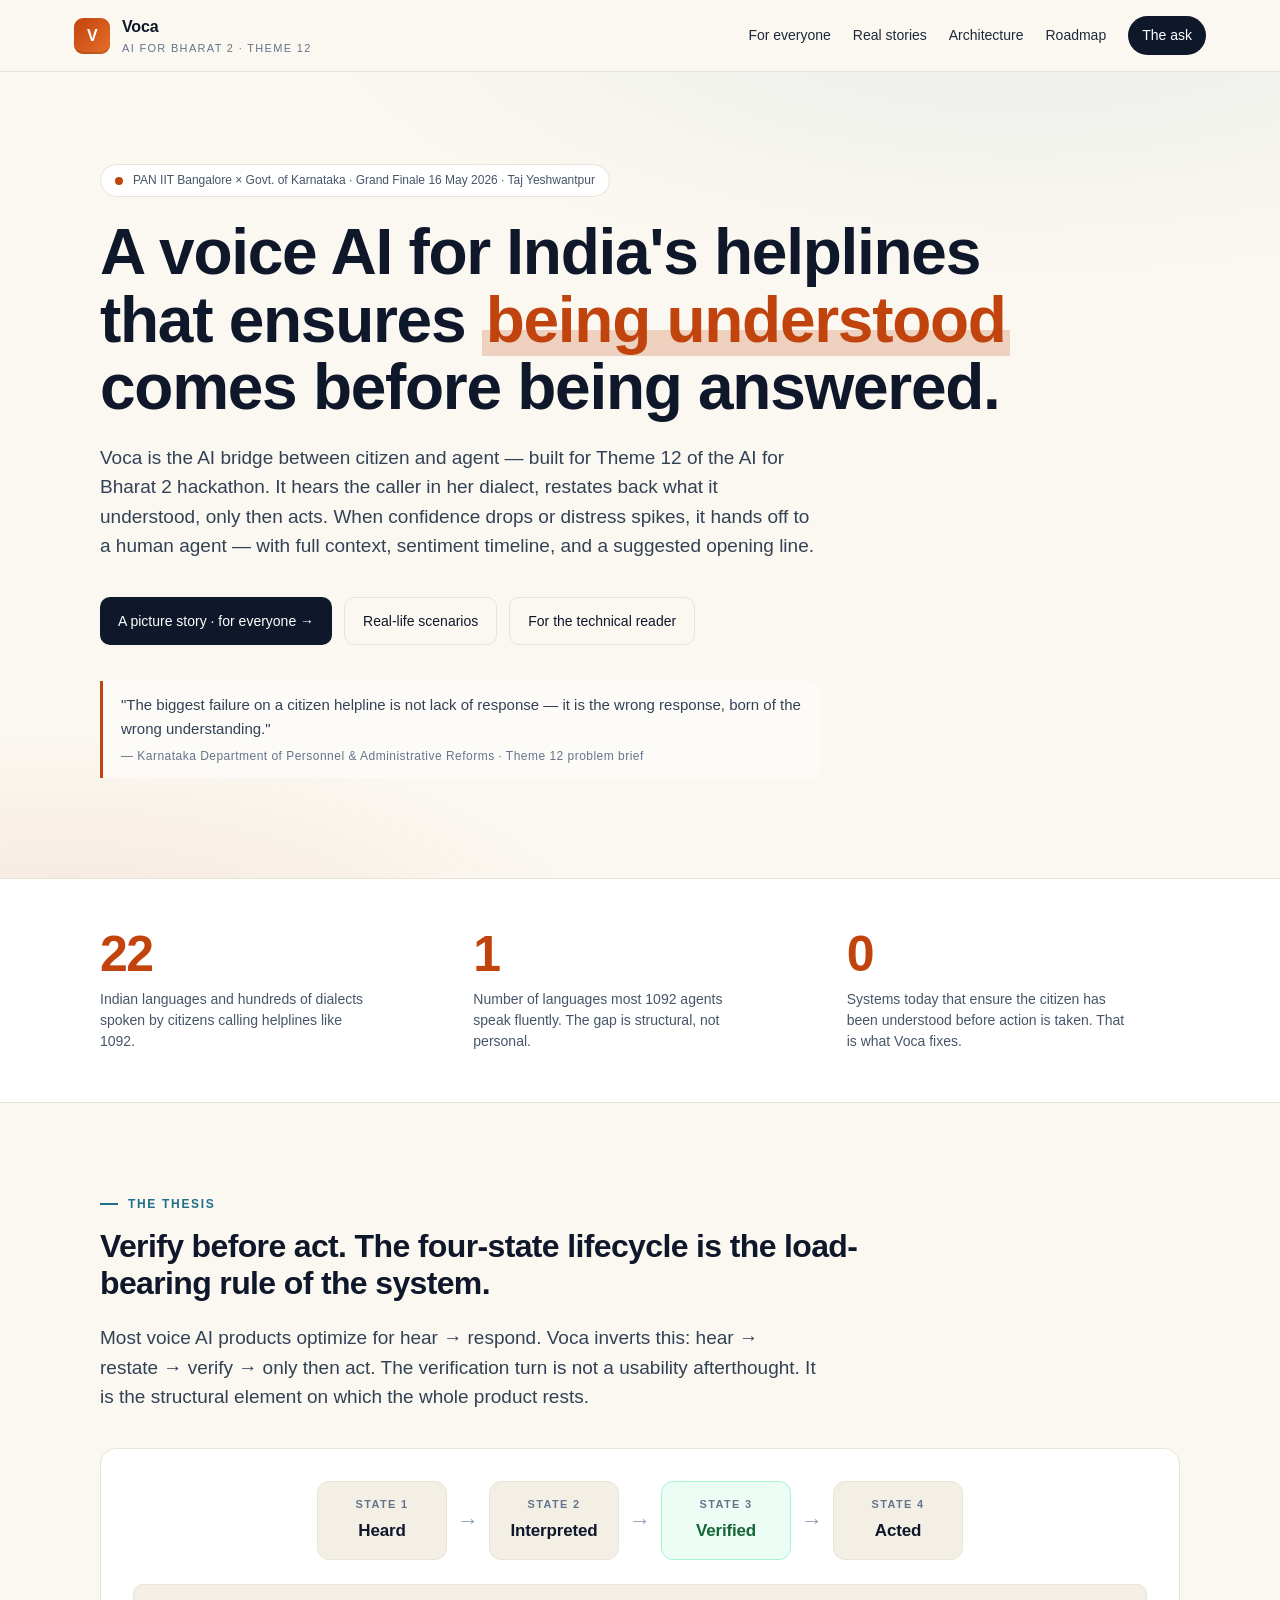
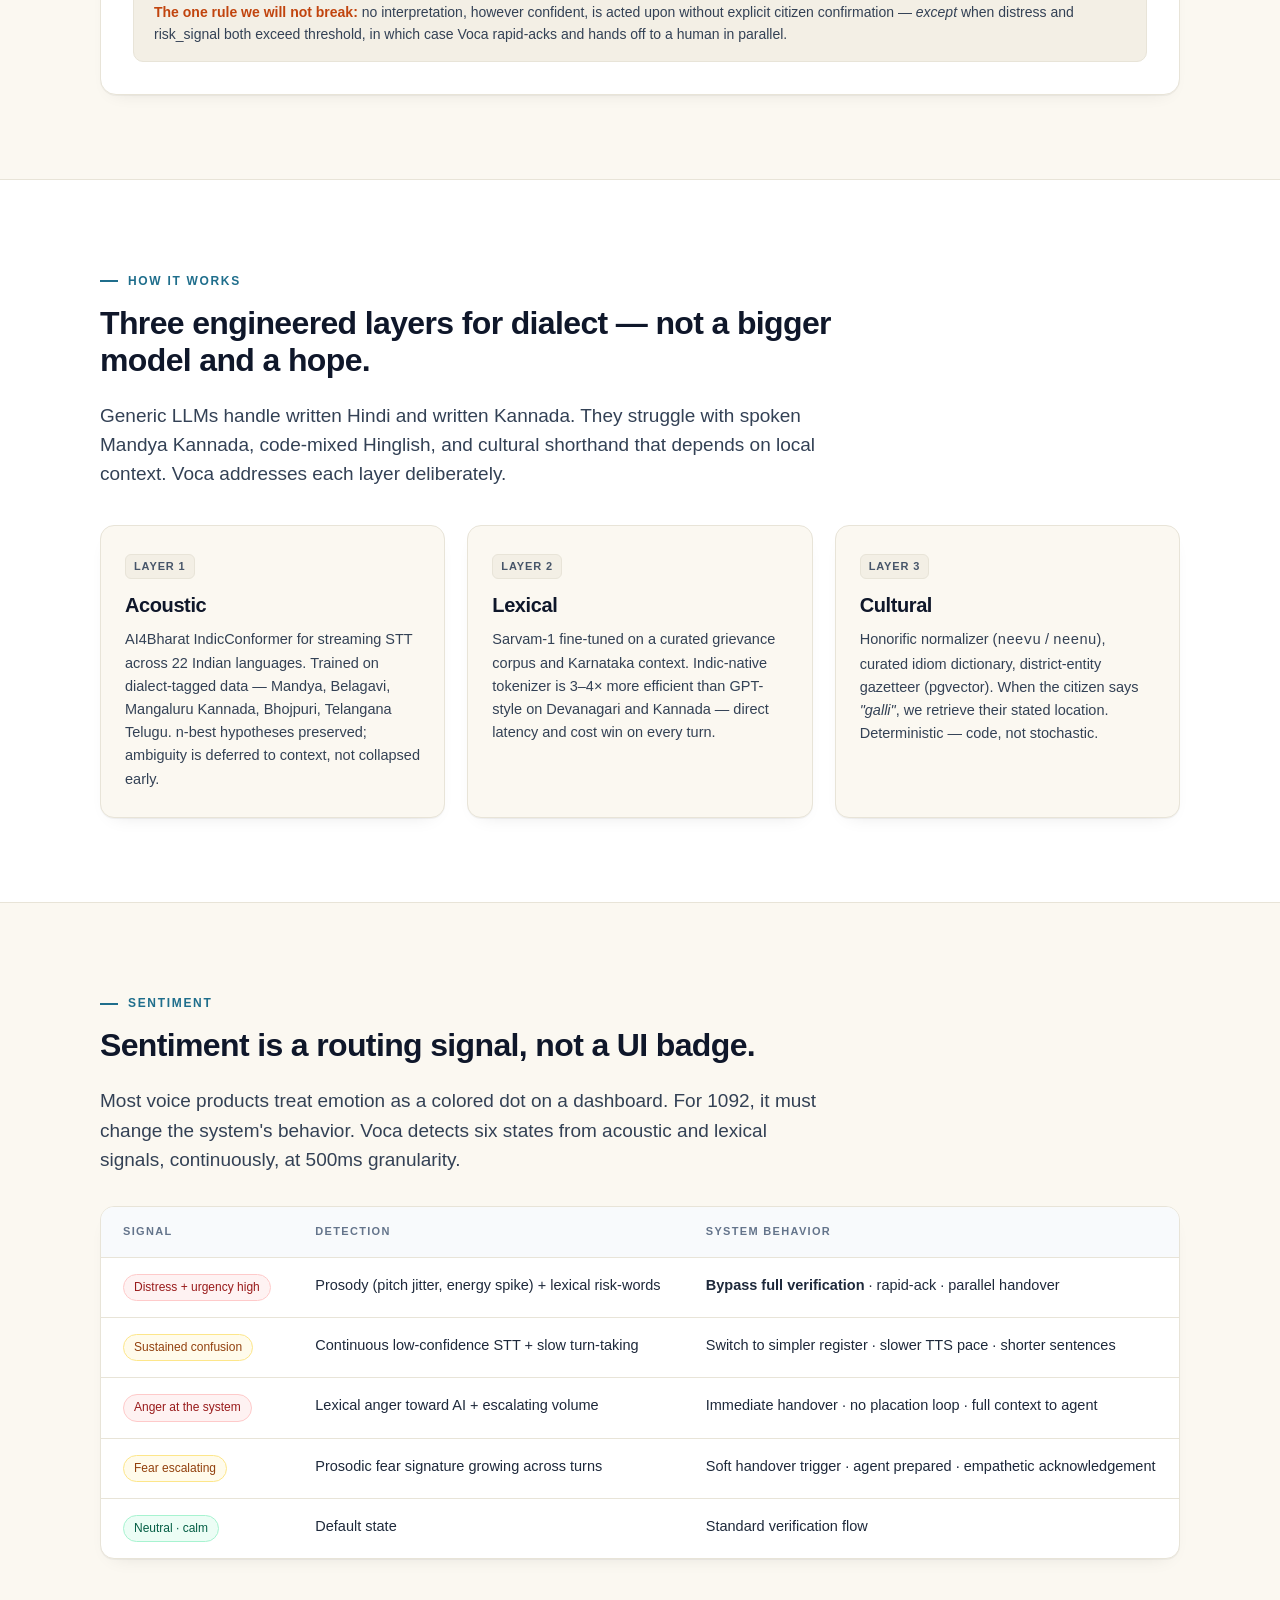
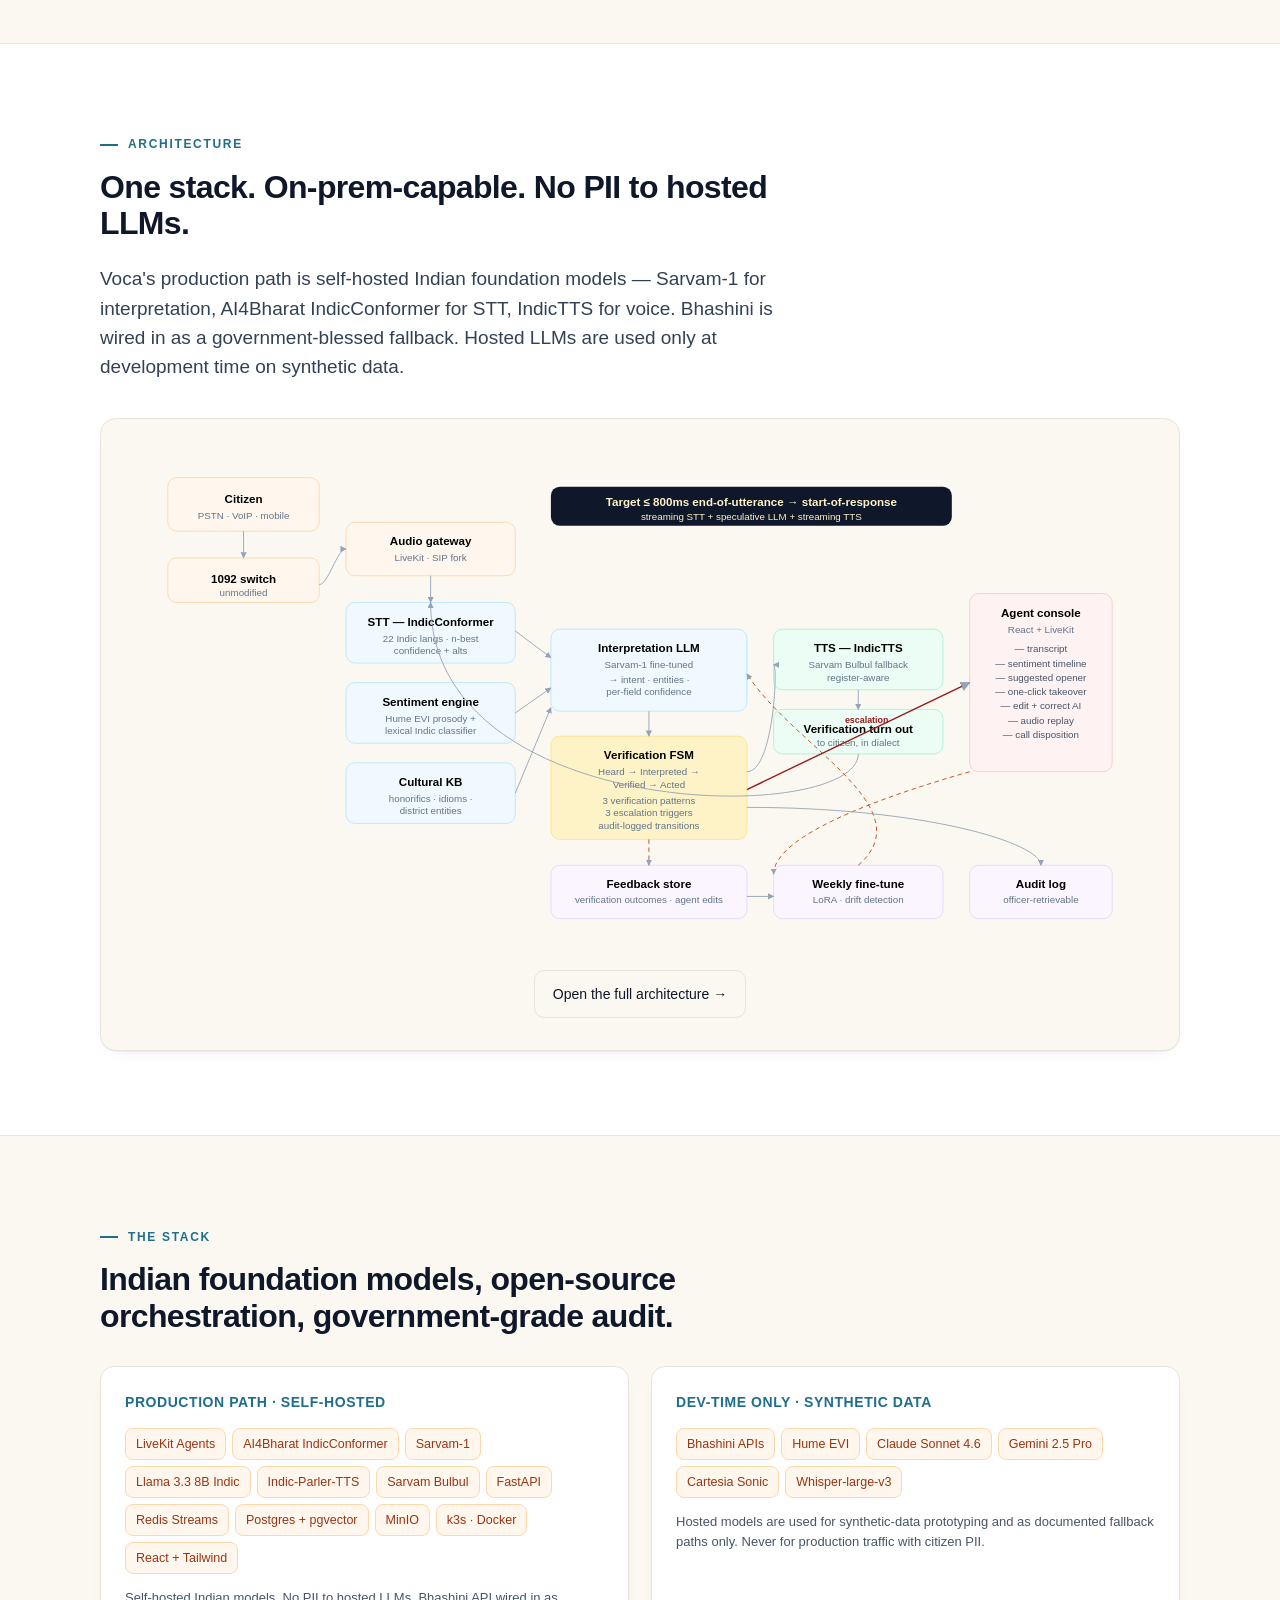
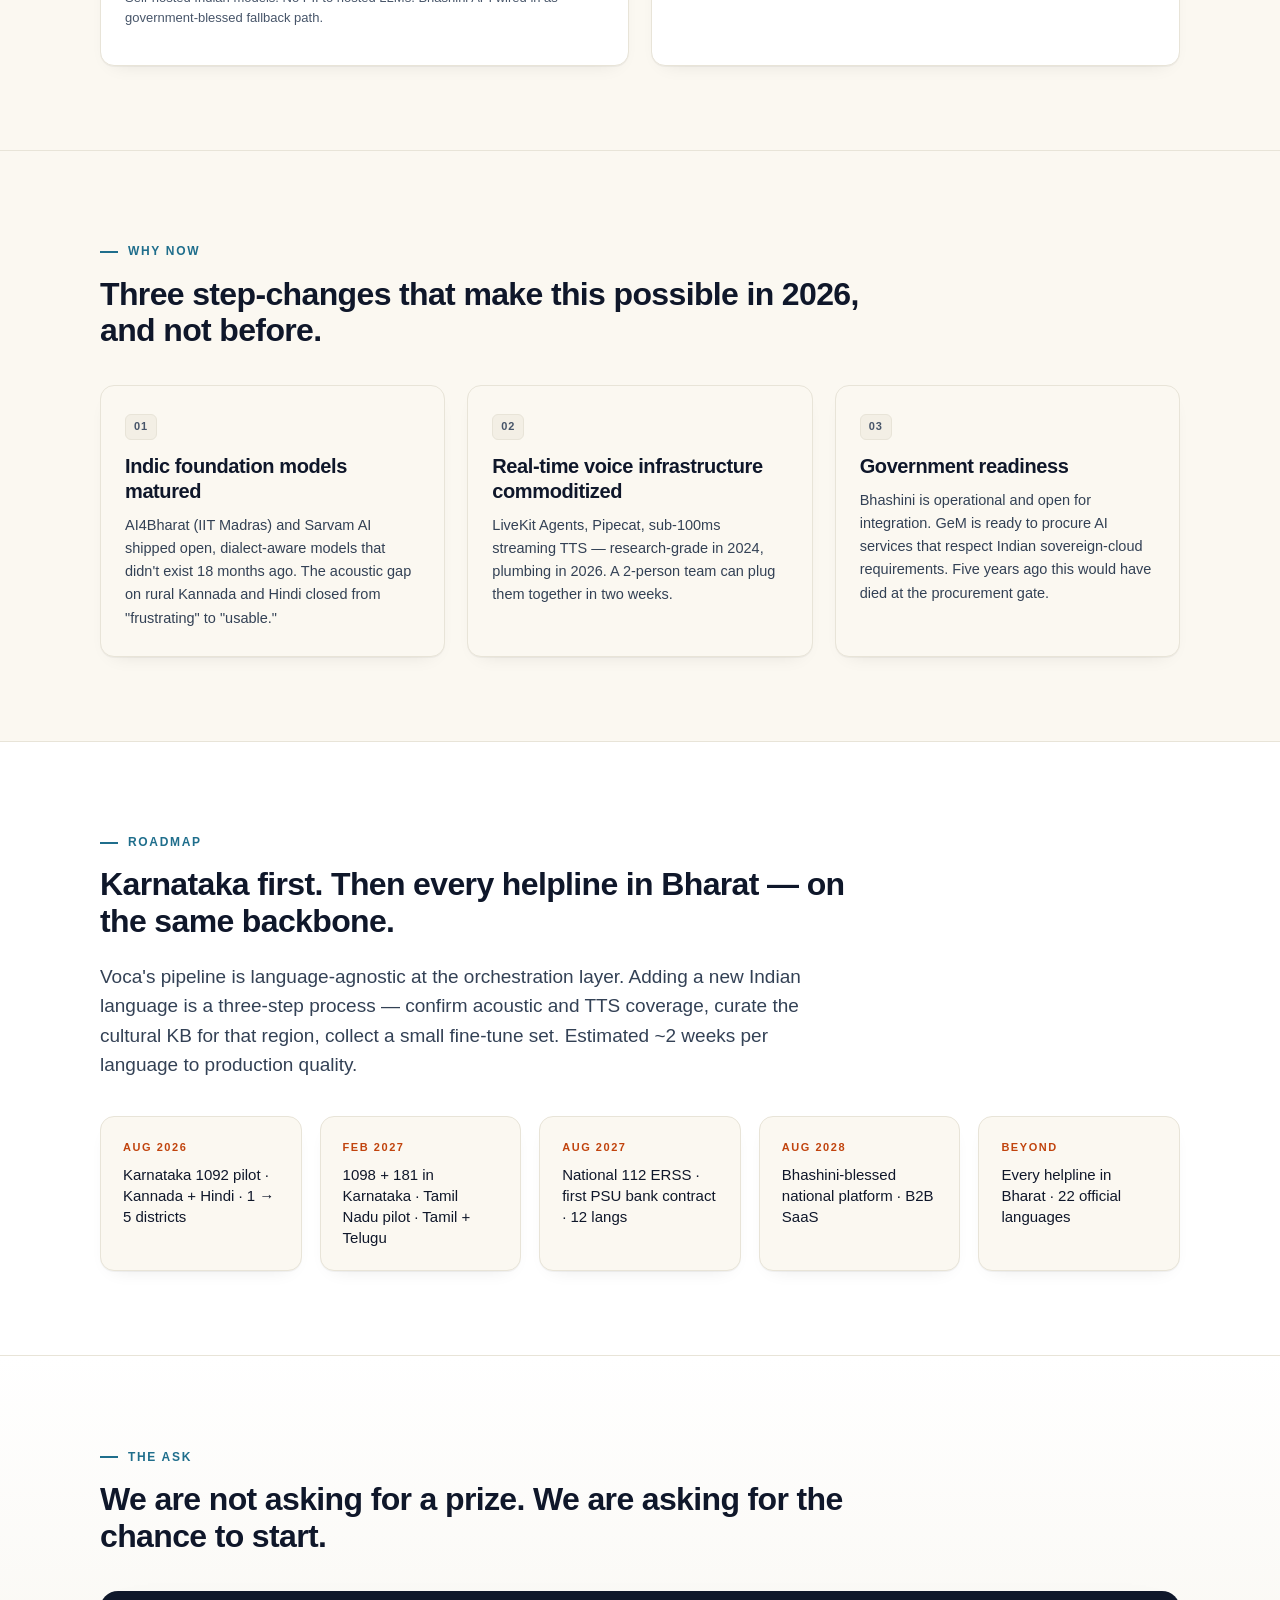
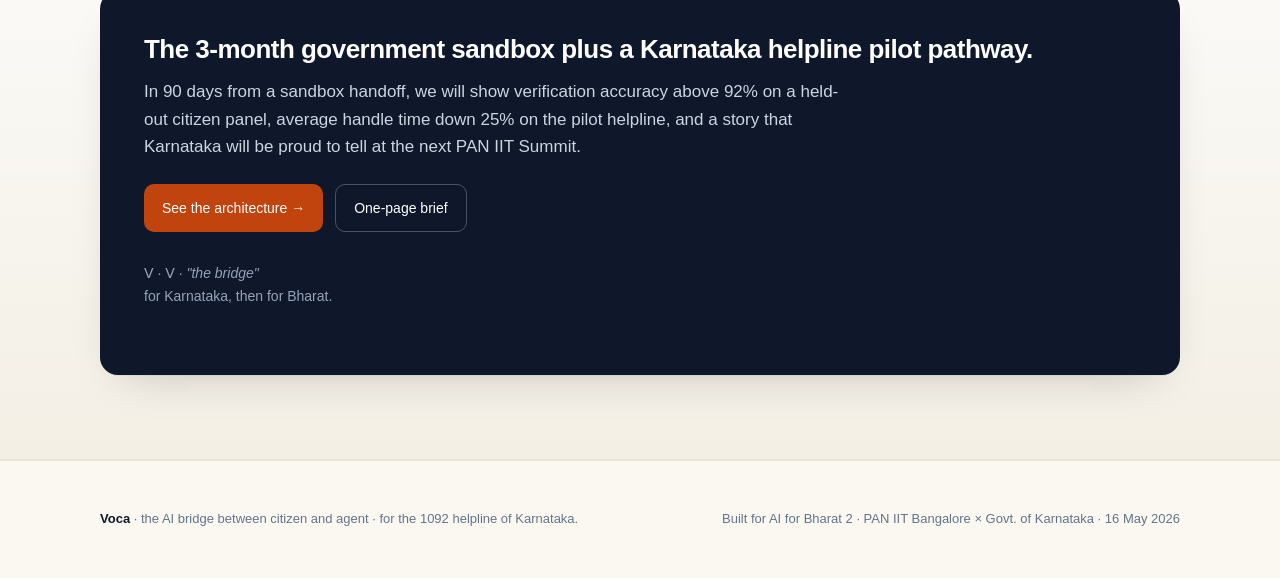
==== commit dc56f2fc: "rename: Voca on gh-pages" ====
--- a/index.html
+++ b/index.html
@@ -3,9 +3,9 @@
 <head>
 <meta charset="utf-8" />
 <meta name="viewport" content="width=device-width, initial-scale=1" />
-<title>Setu — the AI bridge for India's helplines · AI for Bharat 2</title>
-<meta name="description" content="Setu is a verify-before-act voice AI for India's citizen helplines. Built for the AI for Bharat 2 hackathon — Theme 12: AI for the 1092 Helpline. Dialect-aware, sentiment-aware, audit-logged, on-prem-capable." />
-<meta property="og:title" content="Setu — the AI bridge for India's helplines" />
+<title>Voca — the AI bridge for India's helplines · AI for Bharat 2</title>
+<meta name="description" content="Voca is a verify-before-act voice AI for India's citizen helplines. Built for the AI for Bharat 2 hackathon — Theme 12: AI for the 1092 Helpline. Dialect-aware, sentiment-aware, audit-logged, on-prem-capable." />
+<meta property="og:title" content="Voca — the AI bridge for India's helplines" />
 <meta property="og:description" content="Voice-to-voice AI for India's citizen helplines. Verify before act. Hear in dialect, restate, then act. Hand off to a human when distress spikes — with full context." />
 <meta property="og:type" content="website" />
 <link rel="icon" href="data:image/svg+xml,%3Csvg xmlns='http://www.w3.org/2000/svg' viewBox='0 0 100 100'%3E%3Crect width='100' height='100' rx='20' fill='%23c1440e'/%3E%3Ctext x='50' y='62' font-family='system-ui' font-size='42' font-weight='700' text-anchor='middle' fill='white'%3ES%3C/text%3E%3C/svg%3E" />
@@ -295,9 +295,9 @@
 <nav class="nav">
   <div class="nav-inner">
     <a class="brand" href="#top">
-      <div class="brand-mark">सेतु</div>
+      <div class="brand-mark">V</div>
       <div>
-        <div class="brand-name">Setu</div>
+        <div class="brand-name">Voca</div>
         <div class="brand-sub">AI for Bharat 2 · Theme 12</div>
       </div>
     </a>
@@ -324,7 +324,7 @@
       comes before being answered.
     </h1>
     <p class="lede">
-      Setu is the AI bridge between citizen and agent — built for Theme 12 of the AI for Bharat 2 hackathon.
+      Voca is the AI bridge between citizen and agent — built for Theme 12 of the AI for Bharat 2 hackathon.
       It hears the caller in her dialect, restates back what it understood, only then acts.
       When confidence drops or distress spikes, it hands off to a human agent — with full context, sentiment timeline, and a suggested opening line.
     </p>
@@ -353,7 +353,7 @@
     </div>
     <div>
       <div class="stat-num">0</div>
-      <div class="stat-label">Systems today that ensure the citizen has been understood before action is taken. That is what Setu fixes.</div>
+      <div class="stat-label">Systems today that ensure the citizen has been understood before action is taken. That is what Voca fixes.</div>
     </div>
   </div>
 </section>
@@ -364,7 +364,7 @@
     <div class="eyebrow">The thesis</div>
     <h2>Verify before act. The four-state lifecycle is the load-bearing rule of the system.</h2>
     <p class="lede">
-      Most voice AI products optimize for hear → respond. Setu inverts this: hear → restate → verify → only then act.
+      Most voice AI products optimize for hear → respond. Voca inverts this: hear → restate → verify → only then act.
       The verification turn is not a usability afterthought. It is the structural element on which the whole product rests.
     </p>
 
@@ -381,7 +381,7 @@
       <div class="lc-rule">
         <strong>The one rule we will not break:</strong>
         no interpretation, however confident, is acted upon without explicit citizen confirmation —
-        <em>except</em> when distress and risk_signal both exceed threshold, in which case Setu rapid-acks and hands off to a human in parallel.
+        <em>except</em> when distress and risk_signal both exceed threshold, in which case Voca rapid-acks and hands off to a human in parallel.
       </div>
     </div>
   </div>
@@ -394,7 +394,7 @@
     <h2>Three engineered layers for dialect — not a bigger model and a hope.</h2>
     <p class="lede">
       Generic LLMs handle written Hindi and written Kannada. They struggle with spoken Mandya Kannada, code-mixed Hinglish,
-      and cultural shorthand that depends on local context. Setu addresses each layer deliberately.
+      and cultural shorthand that depends on local context. Voca addresses each layer deliberately.
     </p>
 
     <div class="three-col">
@@ -430,7 +430,7 @@
     <h2>Sentiment is a routing signal, not a UI badge.</h2>
     <p class="lede">
       Most voice products treat emotion as a colored dot on a dashboard. For 1092, it must change the system's behavior.
-      Setu detects six states from acoustic and lexical signals, continuously, at 500ms granularity.
+      Voca detects six states from acoustic and lexical signals, continuously, at 500ms granularity.
     </p>
 
     <div class="table-wrap">
@@ -474,11 +474,11 @@
     <div class="eyebrow">Architecture</div>
     <h2>One stack. On-prem-capable. No PII to hosted LLMs.</h2>
     <p class="lede">
-      Setu's production path is self-hosted Indian foundation models — Sarvam-1 for interpretation, AI4Bharat IndicConformer for STT, IndicTTS for voice. Bhashini is wired in as a government-blessed fallback. Hosted LLMs are used only at development time on synthetic data.
+      Voca's production path is self-hosted Indian foundation models — Sarvam-1 for interpretation, AI4Bharat IndicConformer for STT, IndicTTS for voice. Bhashini is wired in as a government-blessed fallback. Hosted LLMs are used only at development time on synthetic data.
     </p>
 
     <div class="arch-card">
-      <svg viewBox="0 0 1100 560" role="img" aria-label="Setu architecture">
+      <svg viewBox="0 0 1100 560" role="img" aria-label="Voca architecture">
         <defs>
           <marker id="arr" viewBox="0 0 10 10" refX="9" refY="5" markerWidth="7" markerHeight="7" orient="auto">
             <path d="M0,0 L10,5 L0,10 z" fill="#94a3b8" />
@@ -672,7 +672,7 @@
     <div class="eyebrow">Roadmap</div>
     <h2>Karnataka first. Then every helpline in Bharat — on the same backbone.</h2>
     <p class="lede">
-      Setu's pipeline is language-agnostic at the orchestration layer. Adding a new Indian language is a three-step process — confirm acoustic and TTS coverage, curate the cultural KB for that region, collect a small fine-tune set. Estimated ~2 weeks per language to production quality.
+      Voca's pipeline is language-agnostic at the orchestration layer. Adding a new Indian language is a three-step process — confirm acoustic and TTS coverage, curate the cultural KB for that region, collect a small fine-tune set. Estimated ~2 weeks per language to production quality.
     </p>
 
     <div class="road">
@@ -701,7 +701,7 @@
         <a class="btn btn-ghost" href="infographic.html">One-page brief</a>
       </div>
       <p style="margin-top: 30px; font-size: 14px; color: #94a3b8;">
-        <span class="devanagari">सेतु</span> · <span class="kannada">ಸೇತು</span> · <em>"the bridge"</em><br/>
+        <span class="devanagari">V</span> · <span class="kannada">V</span> · <em>"the bridge"</em><br/>
         for Karnataka, then for Bharat.
       </p>
     </div>
@@ -711,7 +711,7 @@
 <footer>
   <div class="foot-inner">
     <div>
-      <strong>Setu</strong> · the AI bridge between citizen and agent · for the 1092 helpline of Karnataka.
+      <strong>Voca</strong> · the AI bridge between citizen and agent · for the 1092 helpline of Karnataka.
     </div>
     <div>
       Built for AI for Bharat 2 · PAN IIT Bangalore × Govt. of Karnataka · 16 May 2026
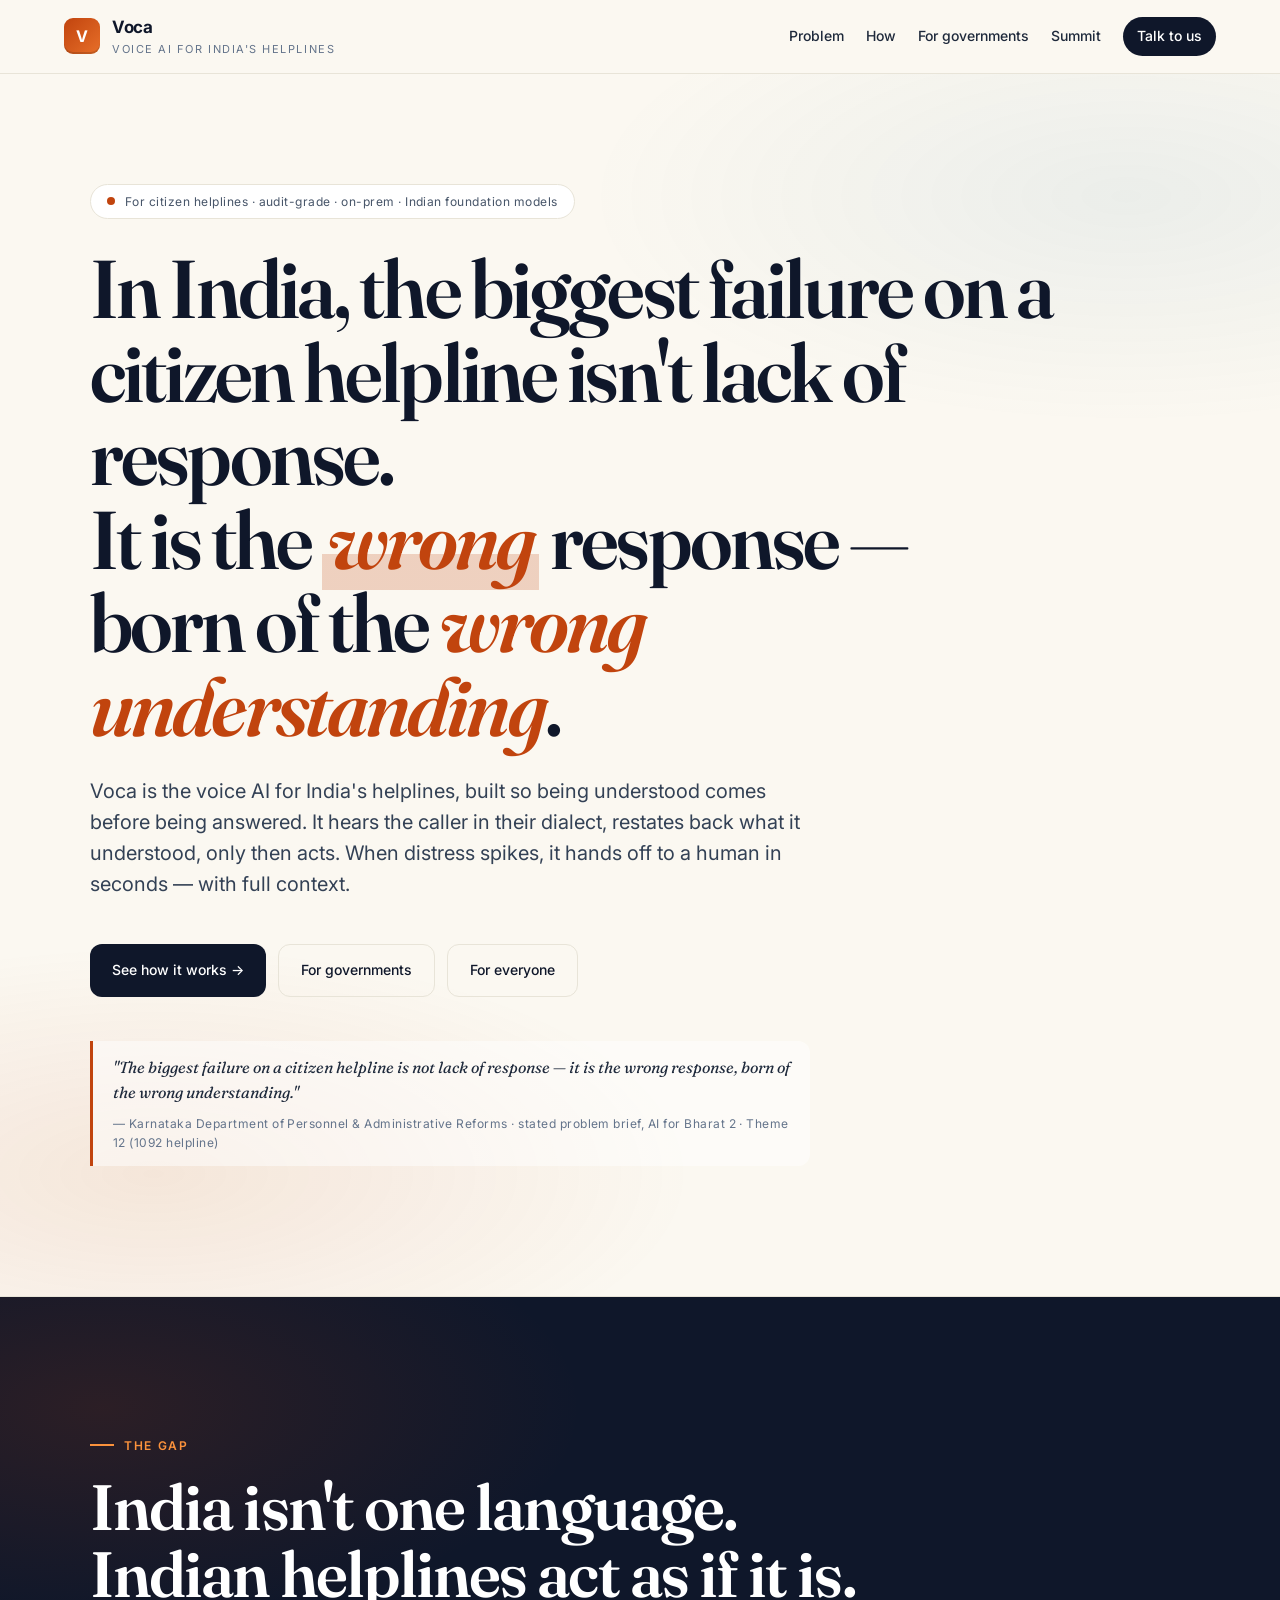
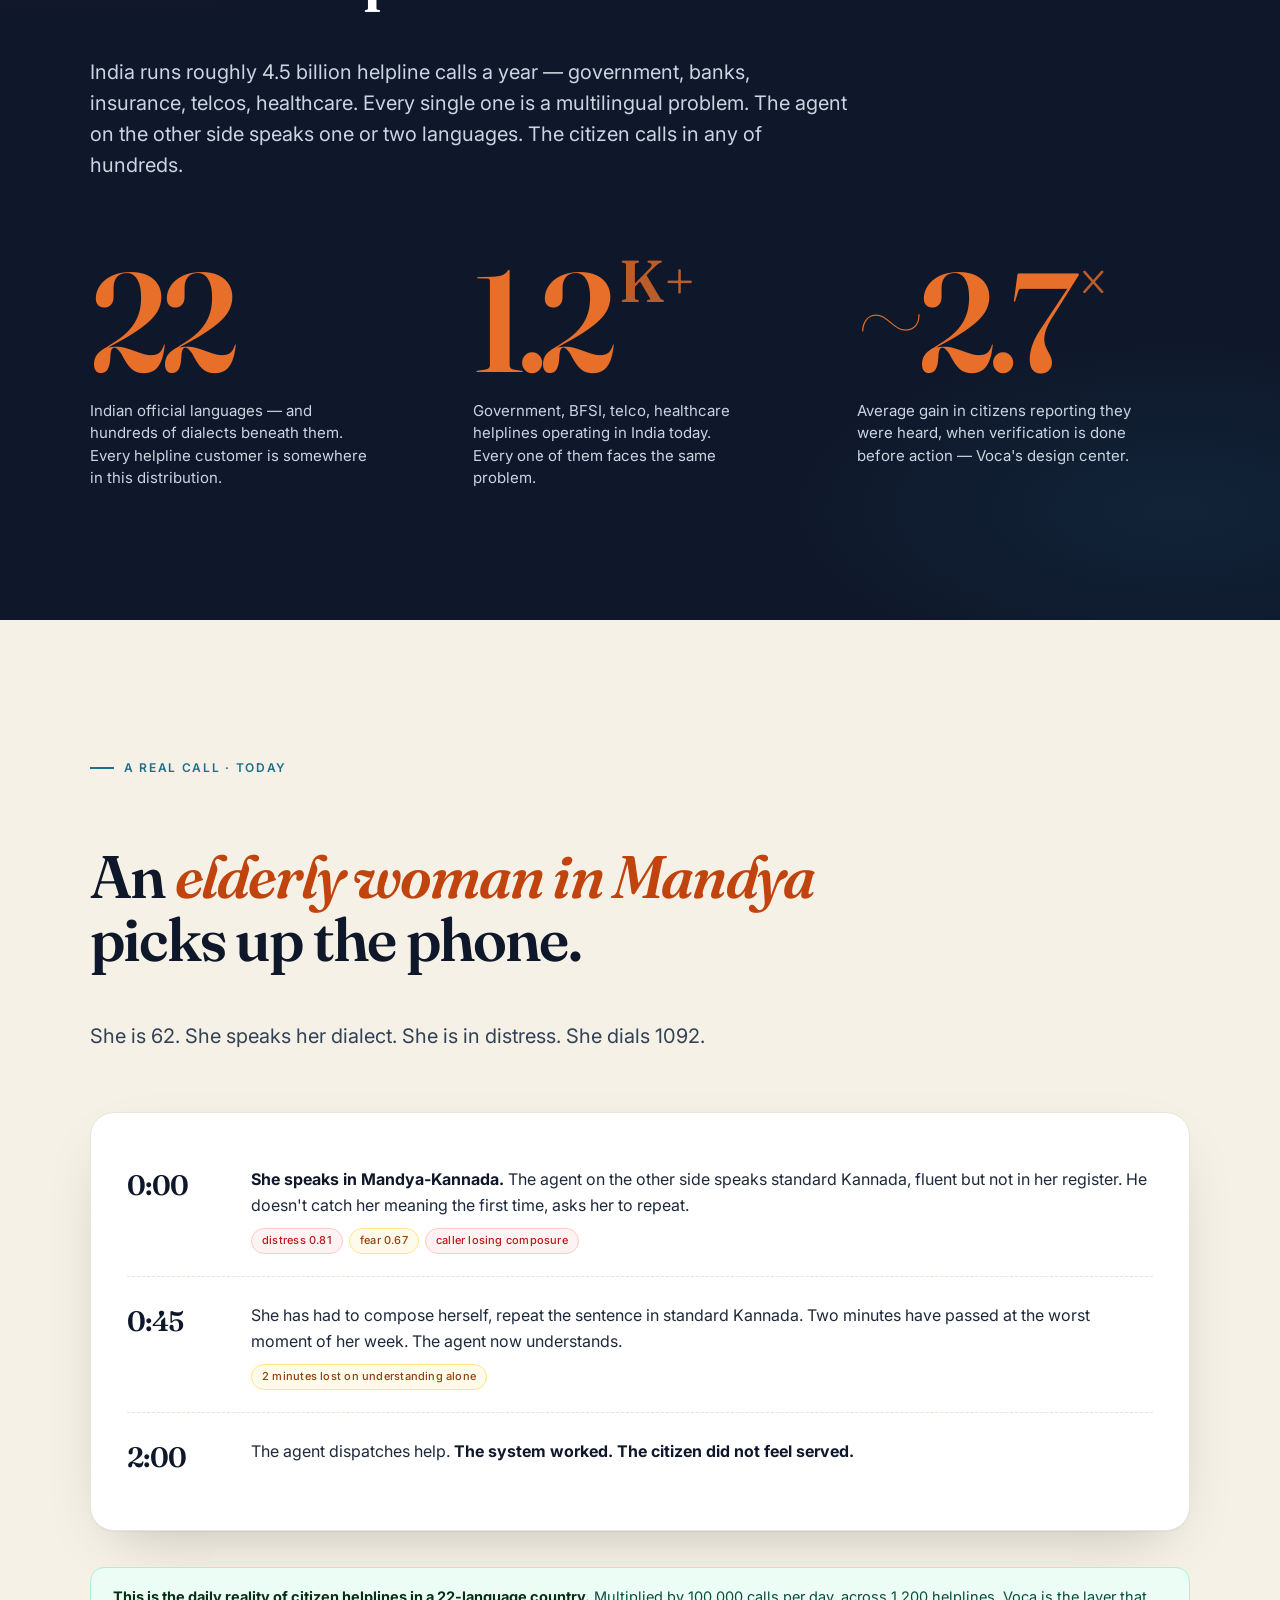
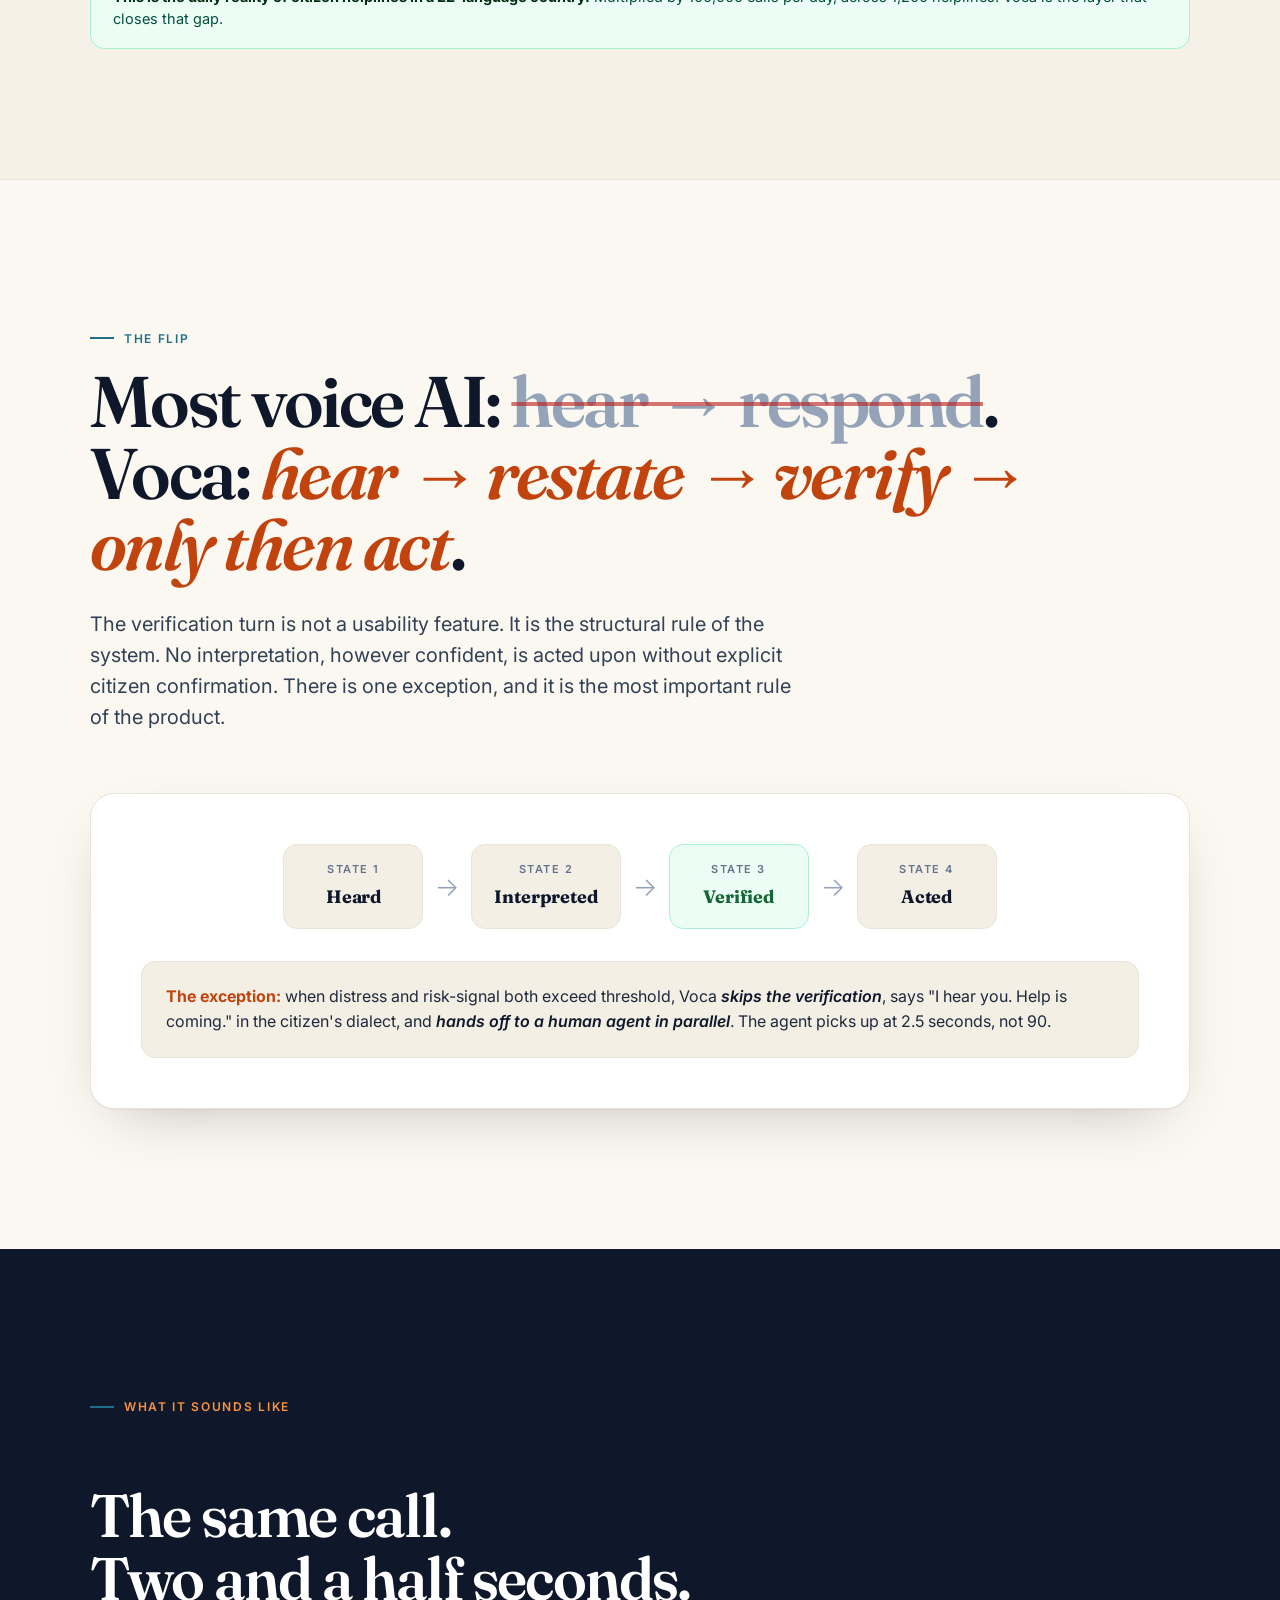
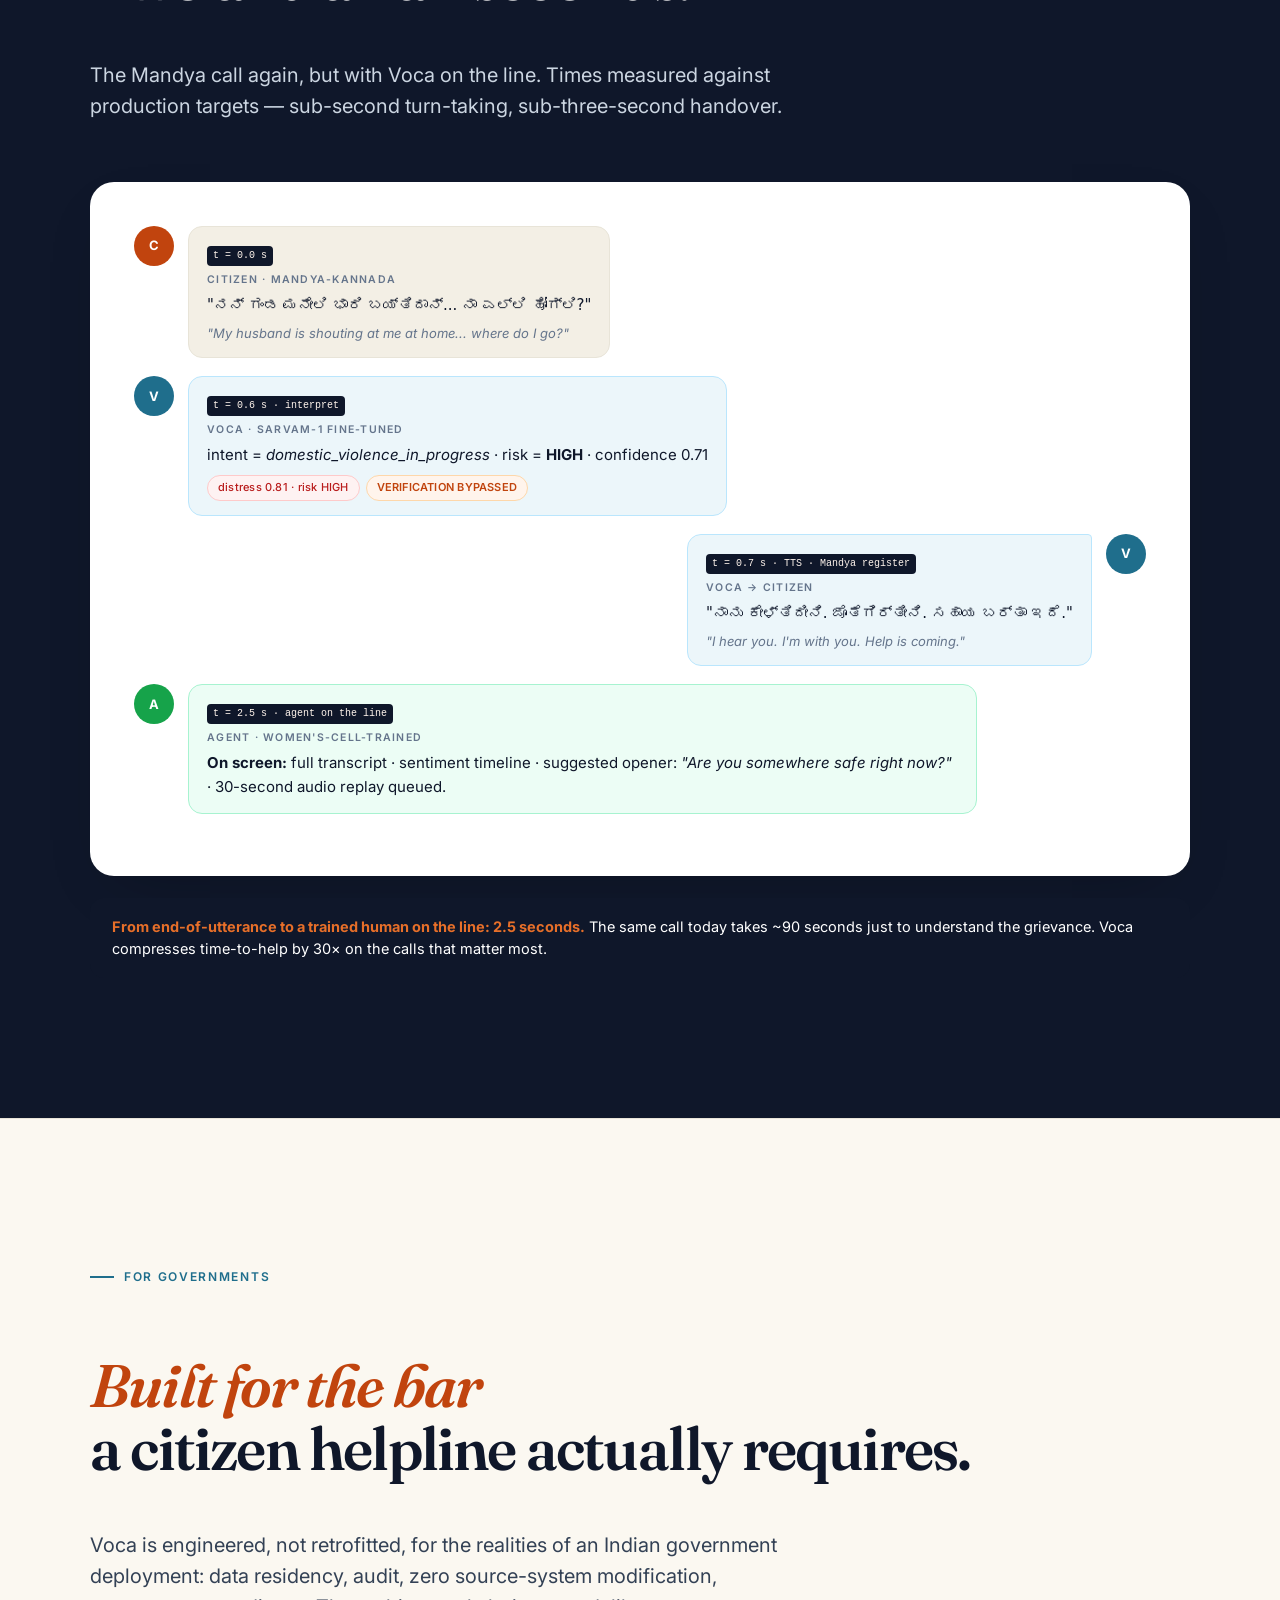
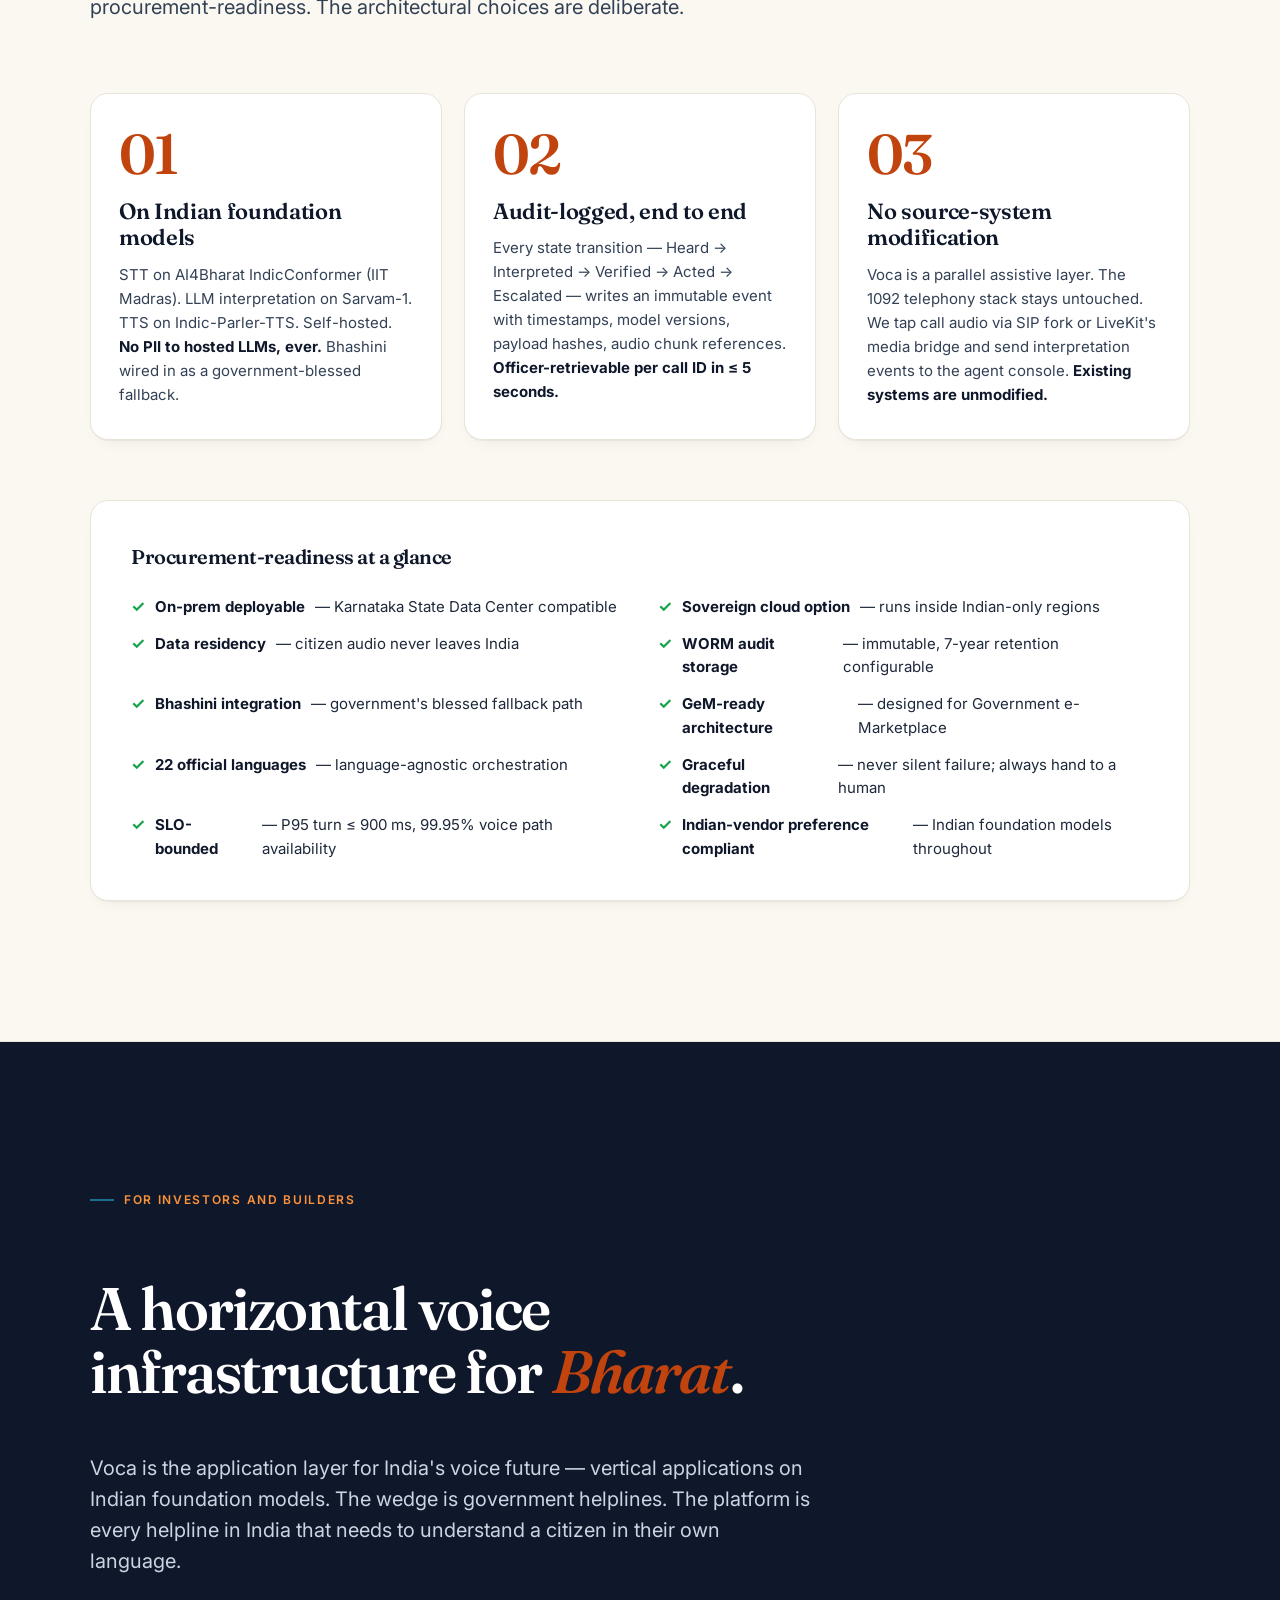
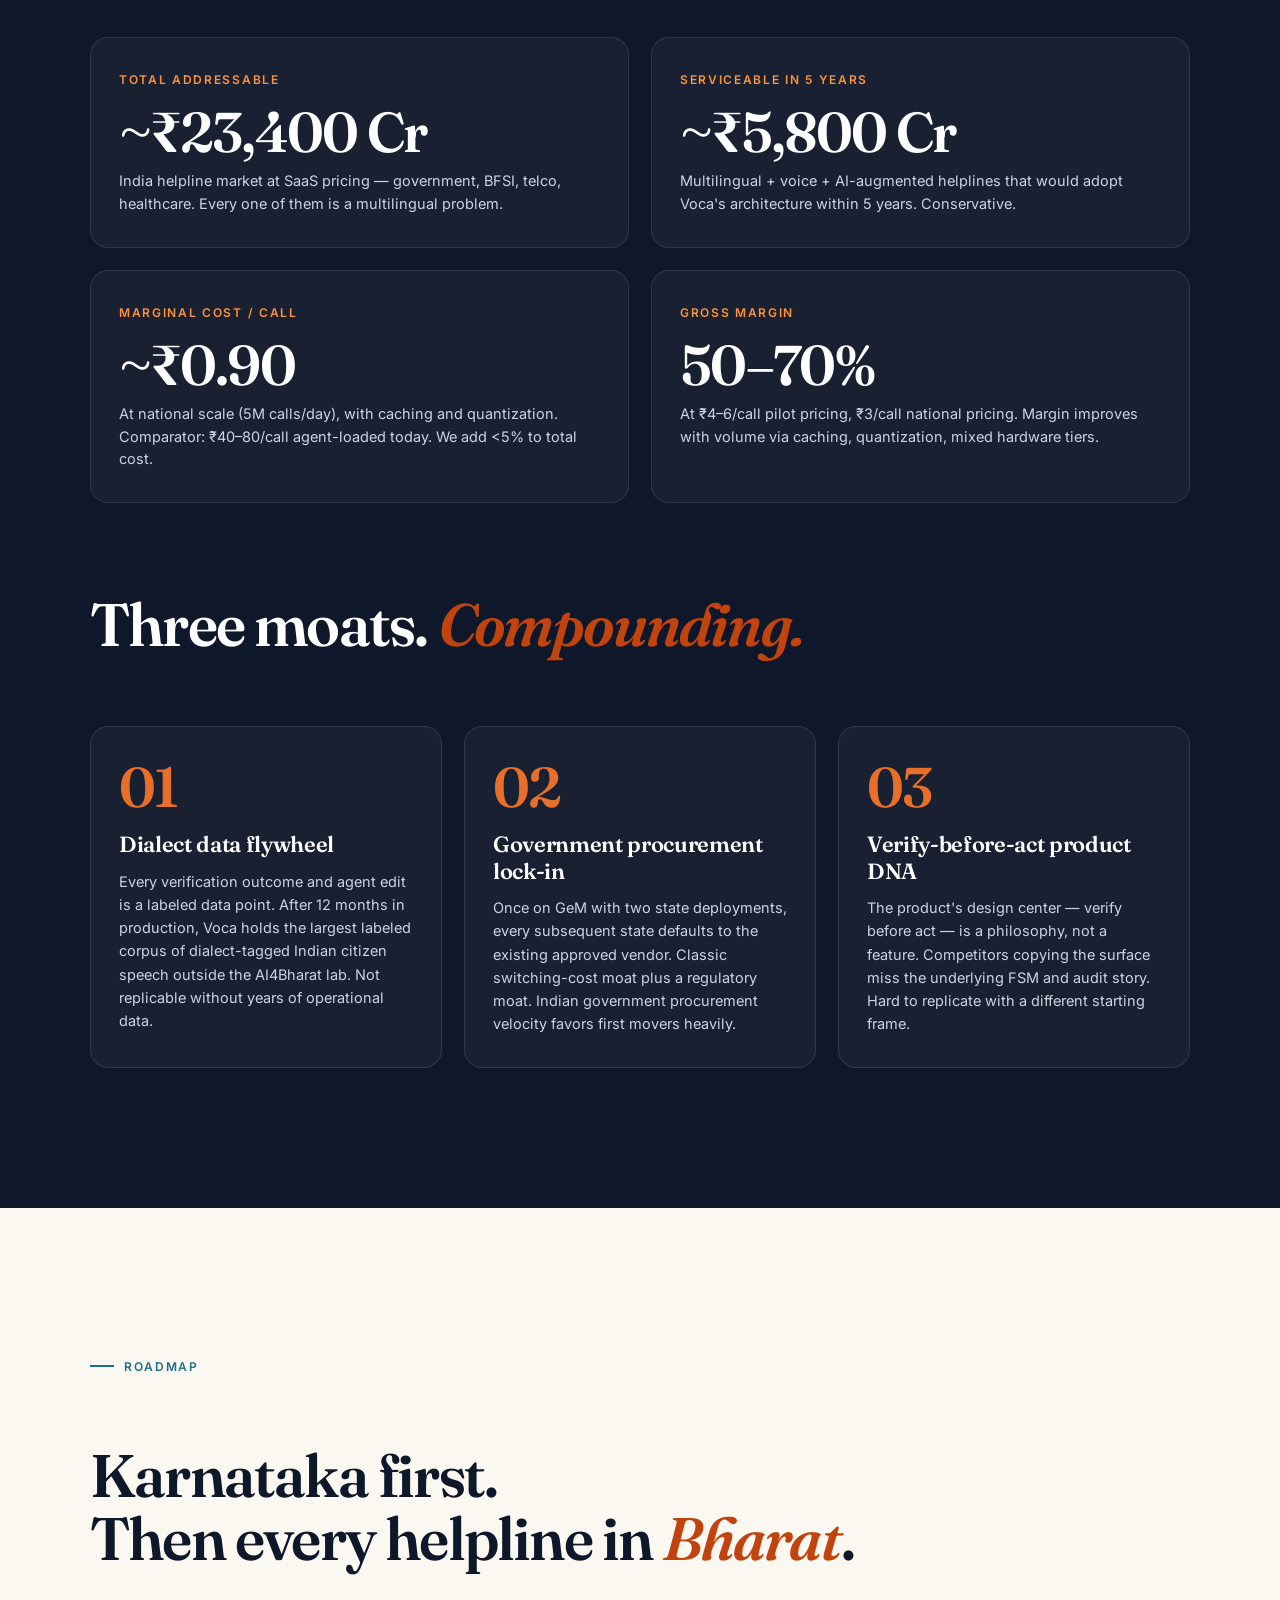
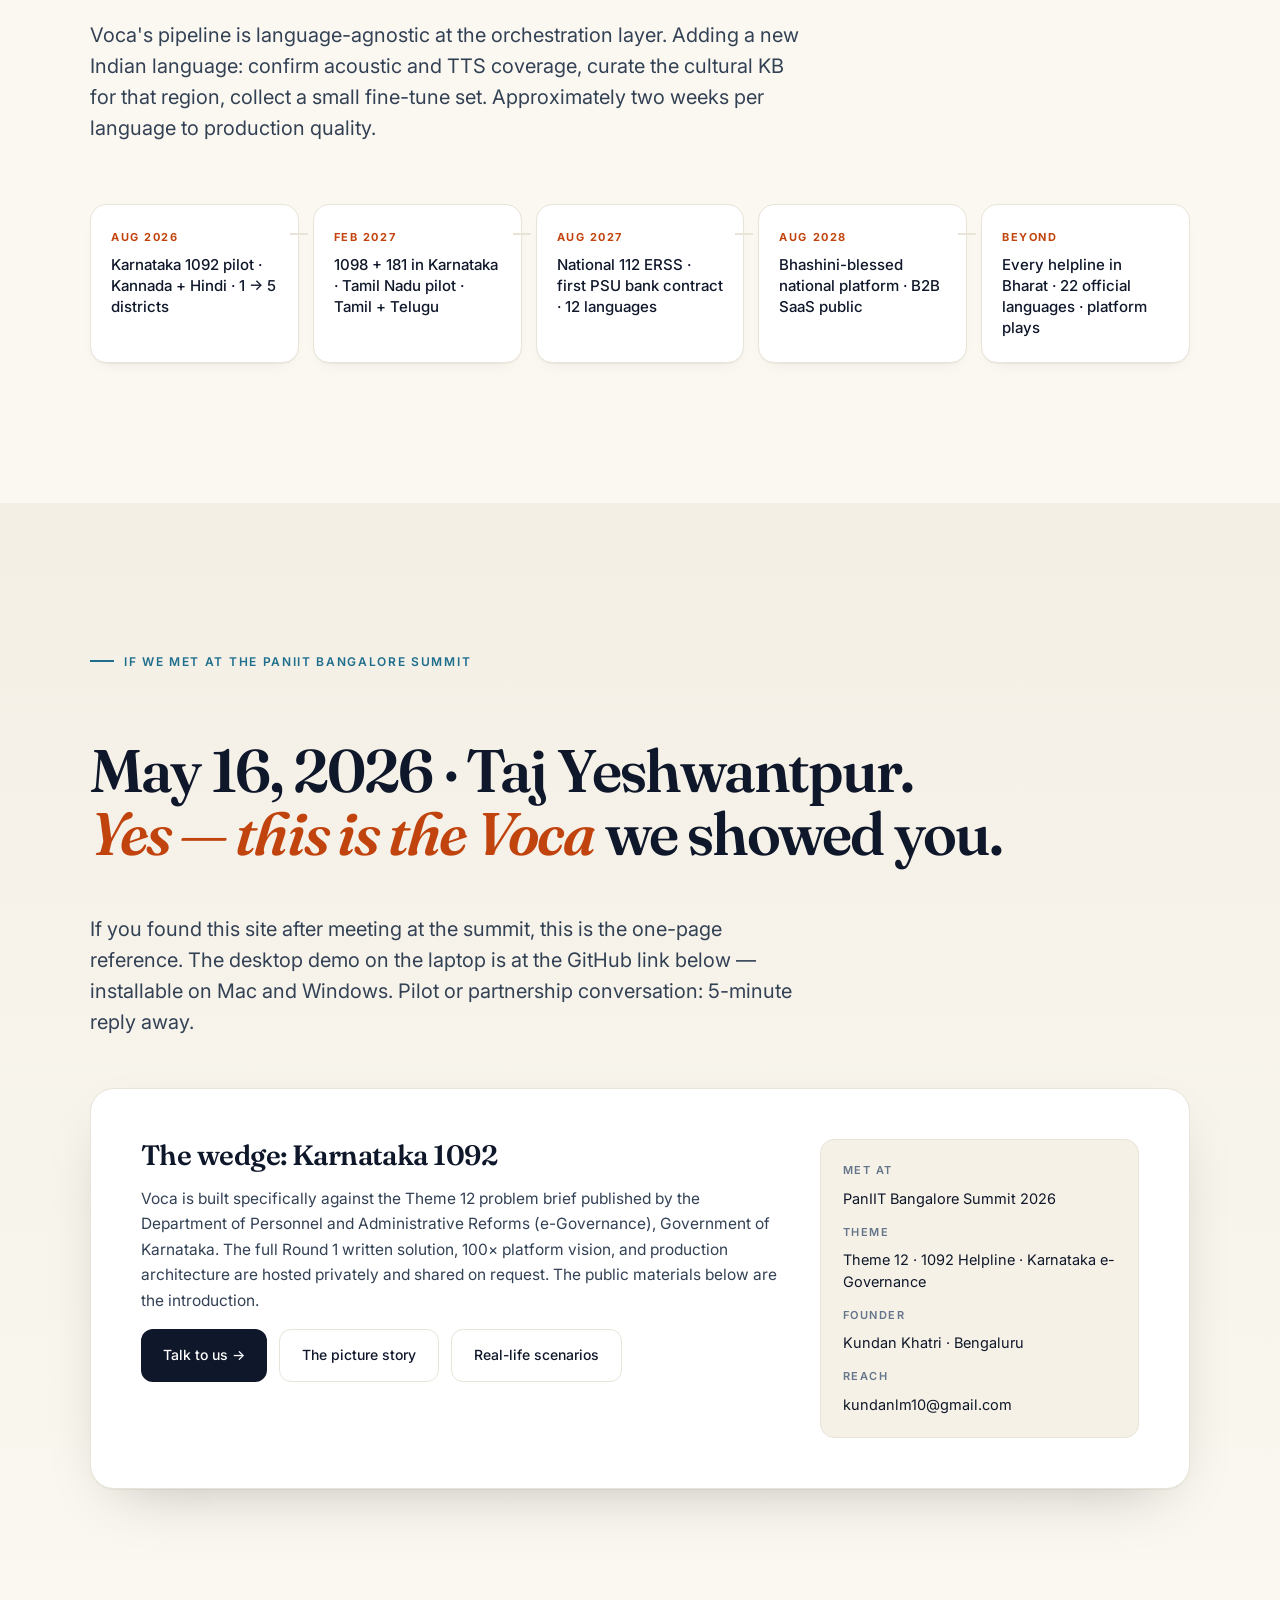
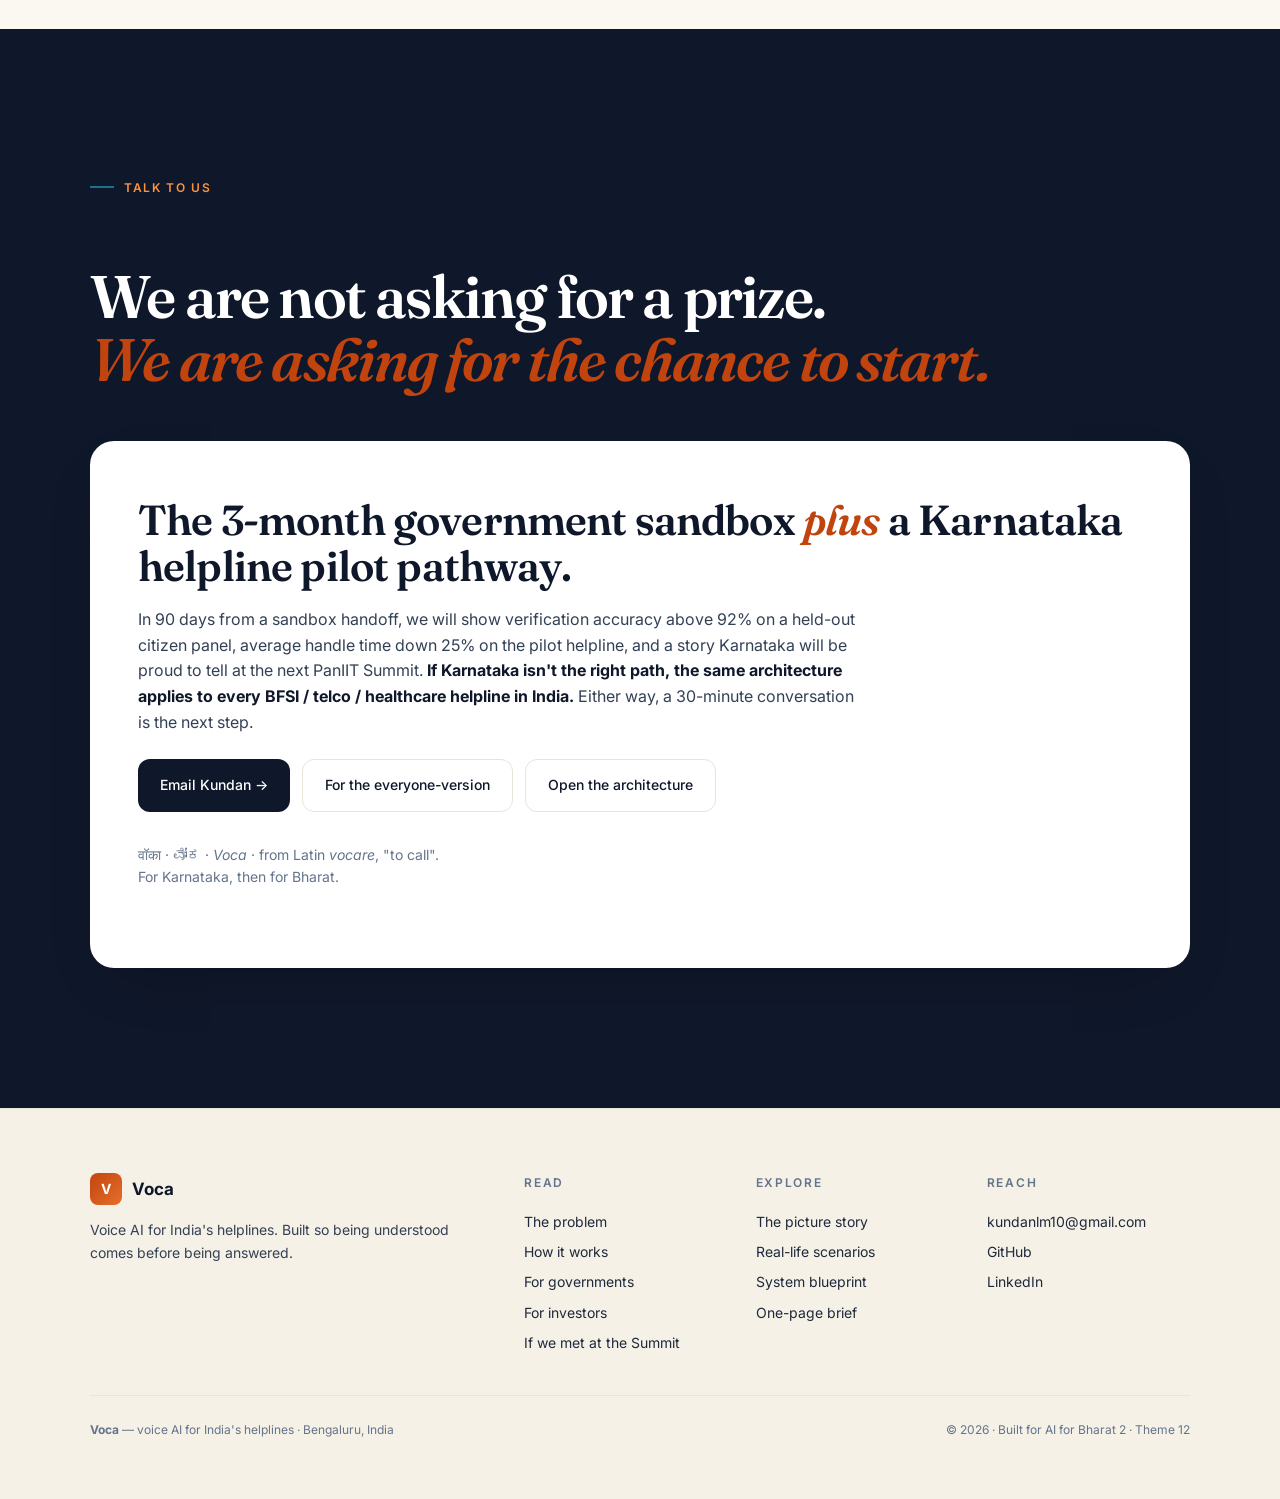
==== commit 944913ad: "feat(site): redesigned landing — investor + government-grade, summit-relevant" ====
--- a/index.html
+++ b/index.html
@@ -3,47 +3,64 @@
 <head>
 <meta charset="utf-8" />
 <meta name="viewport" content="width=device-width, initial-scale=1" />
-<title>Voca — the AI bridge for India's helplines · AI for Bharat 2</title>
-<meta name="description" content="Voca is a verify-before-act voice AI for India's citizen helplines. Built for the AI for Bharat 2 hackathon — Theme 12: AI for the 1092 Helpline. Dialect-aware, sentiment-aware, audit-logged, on-prem-capable." />
-<meta property="og:title" content="Voca — the AI bridge for India's helplines" />
-<meta property="og:description" content="Voice-to-voice AI for India's citizen helplines. Verify before act. Hear in dialect, restate, then act. Hand off to a human when distress spikes — with full context." />
+<title>Voca — voice AI for India's helplines · so the citizens hardest to hear are heard first</title>
+<meta name="description" content="Voca is a verify-before-act voice AI for India's citizen helplines. Built on Indian foundation models. Audit-logged. On-prem capable. Starting with Karnataka 1092 — then for every helpline in Bharat." />
+<meta property="og:title" content="Voca — voice AI for India's helplines" />
+<meta property="og:description" content="So the citizens hardest to hear are heard first. Verify-before-act. Built on Indian foundation models. Karnataka first, then Bharat." />
 <meta property="og:type" content="website" />
-<link rel="icon" href="data:image/svg+xml,%3Csvg xmlns='http://www.w3.org/2000/svg' viewBox='0 0 100 100'%3E%3Crect width='100' height='100' rx='20' fill='%23c1440e'/%3E%3Ctext x='50' y='62' font-family='system-ui' font-size='42' font-weight='700' text-anchor='middle' fill='white'%3ES%3C/text%3E%3C/svg%3E" />
+<meta property="og:url" content="https://kundankhatri.github.io/voca/" />
+<meta name="twitter:card" content="summary_large_image" />
+<link rel="icon" href="data:image/svg+xml,%3Csvg xmlns='http://www.w3.org/2000/svg' viewBox='0 0 100 100'%3E%3Crect width='100' height='100' rx='20' fill='%23c1440e'/%3E%3Ctext x='50' y='66' font-family='system-ui' font-size='52' font-weight='700' text-anchor='middle' fill='white'%3EV%3C/text%3E%3C/svg%3E" />
+<link rel="preconnect" href="https://fonts.googleapis.com" />
+<link rel="preconnect" href="https://fonts.gstatic.com" crossorigin />
+<link href="https://fonts.googleapis.com/css2?family=Fraunces:opsz,wght@9..144,500;9..144,600;9..144,700;9..144,800&family=Inter:wght@400;500;600;700&display=swap" rel="stylesheet" />
 <style>
   :root {
     --ink: #0f172a;
     --ink-2: #1e293b;
+    --ink-3: #334155;
     --paper: #fbf8f1;
+    --paper-2: #f5f1e6;
     --rule: #e8e4d8;
     --saffron: #c1440e;
     --saffron-2: #e76f29;
+    --saffron-soft: #fff4ec;
     --teal: #1f6e8c;
     --teal-2: #115366;
+    --teal-soft: #ecf6fa;
     --cream: #f3efe5;
     --green: #166534;
+    --green-2: #16a34a;
+    --green-soft: #ecfdf5;
+    --red: #b91c1c;
+    --red-soft: #fef2f2;
     --shadow-sm: 0 1px 0 rgba(0,0,0,.04), 0 8px 20px -14px rgba(0,0,0,.16);
-    --shadow: 0 1px 0 rgba(0,0,0,.04), 0 18px 44px -22px rgba(0,0,0,.22);
+    --shadow: 0 1px 0 rgba(0,0,0,.04), 0 22px 60px -28px rgba(0,0,0,.28);
+    --serif: "Fraunces", ui-serif, Georgia, serif;
+    --sans: "Inter", -apple-system, BlinkMacSystemFont, "Segoe UI", sans-serif;
   }
   * { box-sizing: border-box; }
   html { scroll-behavior: smooth; }
   html, body {
     margin: 0; padding: 0; background: var(--paper); color: var(--ink);
-    font: 16px/1.6 -apple-system, BlinkMacSystemFont, "Segoe UI", "Inter", "Helvetica Neue", sans-serif;
-    -webkit-font-smoothing: antialiased; text-rendering: optimizeLegibility;
-  }
-  a { color: var(--teal); text-decoration: none; border-bottom: 1px solid rgba(31,110,140,.25); transition: border-color .15s ease, color .15s ease; }
-  a:hover { color: var(--saffron); border-bottom-color: rgba(193,68,14,.5); }
+    font: 17px/1.6 var(--sans);
+    -webkit-font-smoothing: antialiased;
+    text-rendering: optimizeLegibility;
+  }
+  a { color: var(--teal); text-decoration: none; border-bottom: 1px solid rgba(31,110,140,.25); transition: all .15s; }
+  a:hover { color: var(--saffron); border-bottom-color: var(--saffron); }
   ::selection { background: var(--saffron); color: white; }
-
-  /* Header */
+  img { max-width: 100%; display: block; }
+
+  /* Nav */
   .nav {
     position: sticky; top: 0; z-index: 30;
     backdrop-filter: saturate(140%) blur(12px); -webkit-backdrop-filter: saturate(140%) blur(12px);
-    background: rgba(251, 248, 241, .85);
+    background: rgba(251, 248, 241, .9);
     border-bottom: 1px solid var(--rule);
   }
   .nav-inner {
-    max-width: 1180px; margin: 0 auto; padding: 14px 24px;
+    max-width: 1200px; margin: 0 auto; padding: 14px 24px;
     display: flex; align-items: center; justify-content: space-between; gap: 16px;
   }
   .brand { display: flex; align-items: center; gap: 12px; text-decoration: none; border: 0; }
@@ -51,74 +68,92 @@
     width: 36px; height: 36px; border-radius: 9px;
     background: linear-gradient(135deg, var(--saffron), var(--saffron-2));
     display: grid; place-items: center;
-    color: white; font-weight: 700; font-size: 16px; letter-spacing: -.5px;
+    color: white; font-weight: 700; font-size: 16px; letter-spacing: .05em;
     box-shadow: inset 0 -2px 0 rgba(0,0,0,.15);
   }
-  .brand-name { font-weight: 700; letter-spacing: -.01em; color: var(--ink); }
-  .brand-sub { font-size: 11px; color: #64748b; letter-spacing: .12em; text-transform: uppercase; }
+  .brand-name { font-weight: 700; color: var(--ink); letter-spacing: -.02em; }
+  .brand-sub { font-size: 11px; color: #64748b; letter-spacing: .14em; text-transform: uppercase; }
   .nav-links { display: flex; gap: 22px; align-items: center; }
-  .nav-links a { color: var(--ink-2); border: 0; font-size: 14px; }
+  .nav-links a { color: var(--ink-2); border: 0; font-size: 14px; font-weight: 500; }
   .nav-links a:hover { color: var(--saffron); }
   .nav-cta {
     background: var(--ink); color: white !important; padding: 8px 14px; border-radius: 999px;
     font-size: 13px; font-weight: 500; border: 0 !important;
+    transition: background .15s;
   }
   .nav-cta:hover { background: var(--saffron); }
-  @media (max-width: 760px) { .nav-links a:not(.nav-cta) { display: none; } }
+  @media (max-width: 800px) {
+    .nav-links a:not(.nav-cta) { display: none; }
+  }
 
   /* Section base */
-  section { padding: 84px 24px; border-bottom: 1px solid var(--rule); }
-  .container { max-width: 1080px; margin: 0 auto; }
+  section { padding: 120px 24px; position: relative; }
+  section.tight { padding: 80px 24px; }
+  .container { max-width: 1100px; margin: 0 auto; }
+
+  /* Eyebrow */
   .eyebrow {
     font-size: 12px; letter-spacing: .14em; text-transform: uppercase;
-    color: var(--teal); font-weight: 600; margin-bottom: 14px;
+    color: var(--teal); font-weight: 600; margin-bottom: 18px;
     display: inline-flex; align-items: center; gap: 10px;
   }
-  .eyebrow::before { content: ""; width: 18px; height: 2px; background: var(--teal); display: inline-block; }
-  h1, h2, h3 { letter-spacing: -.02em; }
-  h2 { font-size: 32px; line-height: 1.15; margin: 0 0 22px; max-width: 760px; }
-  h3 { font-size: 20px; line-height: 1.25; margin: 0 0 10px; }
-  .lede { font-size: 19px; line-height: 1.55; color: #334155; max-width: 720px; }
-
-  /* Hero */
+  .eyebrow::before { content: ""; width: 24px; height: 2px; background: var(--teal); display: inline-block; }
+
+  h1, h2, h3 { font-family: var(--serif); letter-spacing: -.025em; }
+  .display-2 {
+    font-size: clamp(34px, 5vw, 60px); line-height: 1.05;
+    font-weight: 600; font-family: var(--serif); letter-spacing: -.03em;
+  }
+  .display-2 em { color: var(--saffron); font-style: italic; }
+  .lede {
+    font-size: 20px; line-height: 1.55; color: var(--ink-3); max-width: 720px;
+  }
+
+  /* HERO */
   .hero {
-    padding: 92px 24px 100px;
+    padding: 110px 24px 130px;
     background:
-      radial-gradient(1200px 480px at 80% -10%, rgba(31,110,140,.08), transparent 60%),
-      radial-gradient(900px 380px at 5% 110%, rgba(193,68,14,.10), transparent 60%),
+      radial-gradient(900px 380px at 12% 90%, rgba(193,68,14,.10), transparent 60%),
+      radial-gradient(900px 380px at 88% 10%, rgba(31,110,140,.07), transparent 60%),
       var(--paper);
     border-bottom: 1px solid var(--rule);
-  }
-  .hero h1 {
-    font-size: clamp(36px, 5.4vw, 64px); line-height: 1.05; margin: 0 0 22px;
-    max-width: 980px;
-  }
-  .hero h1 .pop { color: var(--saffron); }
-  .hero h1 .underline {
-    background: linear-gradient(transparent 64%, rgba(193,68,14,.22) 64%);
-    padding: 0 4px;
   }
   .hero-stamp {
     display: inline-flex; align-items: center; gap: 10px;
     background: white; border: 1px solid var(--rule); border-radius: 999px;
-    padding: 6px 14px; font-size: 12px; color: #475569;
-    margin-bottom: 22px;
+    padding: 7px 16px; font-size: 12px; color: #475569; letter-spacing: .04em;
+    margin-bottom: 28px;
   }
   .hero-stamp .dot { width: 8px; height: 8px; border-radius: 50%; background: var(--saffron); }
+  .hero h1 {
+    font-size: clamp(40px, 6.4vw, 88px); line-height: 1.02;
+    margin: 0 0 28px; max-width: 1000px;
+    letter-spacing: -.035em; font-weight: 600;
+  }
+  .hero h1 em { color: var(--saffron); font-style: italic; }
+  .hero h1 .underline {
+    background: linear-gradient(transparent 64%, rgba(193,68,14,.22) 64%);
+    padding: 0 6px;
+  }
   .hero-quote {
-    margin-top: 36px; max-width: 720px;
+    margin-top: 44px; max-width: 720px;
     border-left: 3px solid var(--saffron);
-    padding: 12px 18px;
+    padding: 14px 20px;
     background: rgba(255,255,255,.5);
-    border-radius: 0 10px 10px 0;
-    font-size: 15px; color: #334155;
-  }
-  .hero-quote em { display: block; margin-top: 6px; font-size: 12px; color: #64748b; font-style: normal; letter-spacing: .04em; }
-  .hero-cta { margin-top: 36px; display: flex; flex-wrap: wrap; gap: 12px; }
+    border-radius: 0 12px 12px 0;
+    font-size: 16px; color: var(--ink-2);
+    font-family: var(--serif);
+    font-style: italic;
+  }
+  .hero-quote em { color: #64748b; display: block; margin-top: 8px; font-size: 12px; font-style: normal; letter-spacing: .04em; font-family: var(--sans); }
+
+  .hero-cta { margin-top: 44px; display: flex; flex-wrap: wrap; gap: 12px; }
   .btn {
     display: inline-flex; align-items: center; gap: 8px;
-    padding: 12px 18px; border-radius: 10px; font-size: 14px; font-weight: 500;
-    border: 1px solid transparent; transition: transform .12s ease, background .15s ease, border-color .15s ease;
+    padding: 14px 22px; border-radius: 12px; font-size: 14px; font-weight: 500;
+    border: 1px solid transparent;
+    transition: transform .12s ease, background .15s ease, border-color .15s ease;
+    cursor: pointer; text-decoration: none;
   }
   .btn:hover { transform: translateY(-1px); }
   .btn-primary { background: var(--ink); color: white !important; border: 0 !important; }
@@ -126,166 +161,324 @@
   .btn-ghost { background: transparent; color: var(--ink) !important; border: 1px solid var(--rule) !important; }
   .btn-ghost:hover { border-color: var(--saffron) !important; color: var(--saffron) !important; }
 
-  /* Stats strip */
-  .stats {
-    background: white; border-bottom: 1px solid var(--rule);
-    padding: 50px 24px;
-  }
-  .stats-grid {
-    max-width: 1080px; margin: 0 auto;
-    display: grid; grid-template-columns: repeat(3, 1fr); gap: 40px;
-  }
+  /* PAIN STATS — big serif numbers on dark */
+  .pain {
+    padding: 130px 24px;
+    background: var(--ink);
+    color: white;
+    position: relative;
+    overflow: hidden;
+  }
+  .pain::before {
+    content: ""; position: absolute; inset: 0;
+    background:
+      radial-gradient(800px 360px at 8% 12%, rgba(193,68,14,.16), transparent 60%),
+      radial-gradient(700px 300px at 92% 88%, rgba(31,110,140,.14), transparent 60%);
+    pointer-events: none;
+  }
+  .pain .container { position: relative; }
+  .pain .eyebrow { color: #fb923c; }
+  .pain .eyebrow::before { background: #fb923c; }
+  .pain h2 {
+    font-size: clamp(34px, 5vw, 64px); line-height: 1.05; max-width: 940px;
+    margin: 0 0 50px; letter-spacing: -.03em; font-weight: 600;
+    color: white;
+  }
+  .pain h2 em { color: #fb923c; font-style: italic; }
+
+  .stats-row {
+    display: grid; grid-template-columns: repeat(3, 1fr); gap: 50px; margin-top: 70px;
+  }
+  @media (max-width: 800px) { .stats-row { grid-template-columns: 1fr; gap: 32px; } }
   .stat-num {
-    font-size: 50px; font-weight: 700; letter-spacing: -.03em; line-height: 1;
-    color: var(--saffron);
-  }
-  .stat-label { font-size: 14px; color: #475569; margin-top: 10px; line-height: 1.5; max-width: 280px; }
-  @media (max-width: 760px) { .stats-grid { grid-template-columns: 1fr; gap: 28px; } .stat-num { font-size: 40px; } }
-
-  /* Verify-before-act */
-  #thesis { background: var(--paper); }
+    font-family: var(--serif);
+    font-size: clamp(80px, 11vw, 150px); line-height: 1; font-weight: 600;
+    letter-spacing: -.05em; color: var(--saffron-2);
+    margin-bottom: 8px;
+  }
+  .stat-num small { font-size: .42em; vertical-align: top; opacity: .8; margin-left: .15em; letter-spacing: 0; }
+  .stat-label { font-size: 15px; color: #cbd5e1; max-width: 280px; line-height: 1.5; }
+
+  /* IN 90 SECONDS — a real call narrated */
+  .real-call {
+    padding: 130px 24px;
+    background: var(--paper-2);
+    border-bottom: 1px solid var(--rule);
+  }
+  .timeline-frame {
+    margin-top: 60px; background: white; border: 1px solid var(--rule);
+    border-radius: 24px; padding: 50px 36px; box-shadow: var(--shadow);
+  }
+  .step-row { display: grid; grid-template-columns: 100px 1fr; gap: 24px; padding: 22px 0; border-top: 1px dashed var(--rule); }
+  .step-row:first-child { border-top: 0; padding-top: 0; }
+  .step-row:last-child { padding-bottom: 0; }
+  .step-when { font-family: var(--serif); font-size: 28px; font-weight: 600; color: var(--ink); letter-spacing: -.02em; }
+  .step-content { padding-top: 4px; }
+  .step-text { font-size: 16px; color: var(--ink-2); line-height: 1.6; }
+  .step-text strong { color: var(--ink); }
+  .pill-line { display: flex; flex-wrap: wrap; gap: 6px; margin-top: 10px; }
+  .pill {
+    display: inline-block; background: var(--cream); border: 1px solid var(--rule);
+    border-radius: 999px; padding: 3px 10px; font-size: 11px; font-weight: 500;
+    color: var(--ink-2); letter-spacing: .02em;
+  }
+  .pill.bad { background: var(--red-soft); border-color: #fecaca; color: var(--red); }
+  .pill.warn { background: #fffbeb; border-color: #fde68a; color: #92400e; }
+  .pill.ok { background: var(--green-soft); border-color: #a7f3d0; color: var(--green); }
+  .pill.act { background: var(--saffron-soft); border-color: #fed7aa; color: var(--saffron); font-weight: 600; }
+  .real-call .footnote {
+    margin-top: 36px; padding: 18px 22px; background: var(--green-soft); border: 1px solid #a7f3d0;
+    border-radius: 14px; font-size: 14.5px; color: #064e3b; line-height: 1.55;
+  }
+  .real-call .footnote strong { color: #052e16; }
+
+  /* THE FLIP — verify-before-act reveal */
+  .flip {
+    padding: 140px 24px;
+    background: var(--paper);
+  }
+  .flip h2 {
+    font-size: clamp(38px, 5.6vw, 76px); line-height: 1.0; letter-spacing: -.035em;
+    font-weight: 600; max-width: 1000px; margin: 0 0 28px;
+  }
+  .flip h2 .strike { text-decoration: line-through; text-decoration-color: rgba(185,28,28,.6); text-decoration-thickness: 4px; color: #94a3b8; }
+  .flip h2 em { color: var(--saffron); font-style: italic; }
+
   .lifecycle {
-    margin-top: 36px;
-    background: white; border: 1px solid var(--rule); border-radius: 16px;
-    padding: 32px;
-    box-shadow: var(--shadow-sm);
+    margin-top: 60px; background: white; border: 1px solid var(--rule);
+    border-radius: 24px; padding: 50px; box-shadow: var(--shadow);
   }
   .lc-row {
-    display: grid; grid-template-columns: repeat(7, auto); align-items: center; gap: 10px;
-    justify-content: center; flex-wrap: wrap;
+    display: grid; grid-template-columns: repeat(7, auto); align-items: center; justify-content: center; gap: 12px;
   }
   .chip {
-    background: var(--cream); border: 1px solid var(--rule); border-radius: 12px;
-    padding: 14px 18px; text-align: center; min-width: 130px;
-  }
-  .chip .t { font-size: 11px; color: #64748b; letter-spacing: .12em; text-transform: uppercase; font-weight: 600; }
-  .chip .b { font-size: 17px; font-weight: 700; color: var(--ink); margin-top: 4px; letter-spacing: -.01em; }
-  .chip.green { background: #ecfdf5; border-color: #a7f3d0; }
-  .chip.green .b { color: var(--green); }
-  .arr { color: #94a3b8; font-size: 22px; font-weight: 300; }
-  .lc-rule {
-    margin-top: 24px; padding: 16px 20px; background: var(--cream); border-radius: 10px; border: 1px solid var(--rule);
-    font-size: 14px; color: #334155;
-  }
-  .lc-rule strong { color: var(--saffron); }
-  @media (max-width: 760px) {
+    background: var(--cream); border: 1px solid var(--rule); border-radius: 14px;
+    padding: 16px 22px; text-align: center; min-width: 140px;
+    transition: transform .15s;
+  }
+  .chip:hover { transform: translateY(-2px); }
+  .chip .n { font-size: 11px; color: #64748b; letter-spacing: .14em; text-transform: uppercase; font-weight: 600; }
+  .chip .name { font-size: 18px; font-weight: 700; color: var(--ink); margin-top: 4px; letter-spacing: -.01em; font-family: var(--serif); }
+  .chip.green { background: var(--green-soft); border-color: #a7f3d0; }
+  .chip.green .name { color: var(--green); }
+  .arr { color: #94a3b8; font-size: 26px; font-weight: 300; }
+  @media (max-width: 800px) {
     .lc-row { display: flex; flex-direction: column; }
     .arr { transform: rotate(90deg); }
   }
-
-  /* How it works (3-col cards) */
-  #how { background: white; }
-  .three-col {
-    display: grid; grid-template-columns: repeat(3, 1fr); gap: 22px; margin-top: 36px;
-  }
-  @media (max-width: 760px) { .three-col { grid-template-columns: 1fr; } }
-  .card {
-    background: var(--paper); border: 1px solid var(--rule); border-radius: 14px;
-    padding: 26px 24px; box-shadow: var(--shadow-sm);
-  }
-  .card .badge {
-    display: inline-block; background: var(--cream); border: 1px solid var(--rule);
-    border-radius: 6px; padding: 3px 8px; font-size: 11px; color: #475569;
-    letter-spacing: .08em; text-transform: uppercase; font-weight: 600; margin-bottom: 14px;
-  }
-  .card p { color: #334155; margin: 8px 0 0; font-size: 14.5px; line-height: 1.6; }
-
-  /* Sentiment table */
-  #sentiment { background: var(--paper); }
-  .table-wrap {
-    margin-top: 32px;
-    background: white; border: 1px solid var(--rule); border-radius: 14px;
-    overflow: hidden; box-shadow: var(--shadow-sm);
-  }
-  table { width: 100%; border-collapse: collapse; }
-  th, td { text-align: left; padding: 16px 22px; border-bottom: 1px solid var(--rule); font-size: 14.5px; color: var(--ink-2); vertical-align: top; }
-  th { font-size: 11px; letter-spacing: .12em; text-transform: uppercase; color: #64748b; background: #f8fafc; font-weight: 600; }
-  tr:last-child td { border-bottom: 0; }
-  .pill {
-    display: inline-block; background: var(--cream); border: 1px solid var(--rule); border-radius: 999px;
-    padding: 3px 10px; font-size: 12px; font-weight: 500; color: var(--ink-2);
-  }
-  .pill.bad { background: #fef2f2; border-color: #fecaca; color: #991b1b; }
-  .pill.warn { background: #fffbeb; border-color: #fde68a; color: #92400e; }
-  .pill.ok { background: #ecfdf5; border-color: #a7f3d0; color: #065f46; }
-
-  /* Architecture */
-  #architecture { background: white; }
-  .arch-card {
-    margin-top: 36px;
-    background: var(--paper); border: 1px solid var(--rule); border-radius: 16px;
-    padding: 32px; text-align: center; box-shadow: var(--shadow-sm);
-  }
-  .arch-card svg { width: 100%; max-width: 980px; height: auto; display: block; margin: 0 auto; }
-  .arch-link { margin-top: 20px; }
-
-  /* Stack */
-  #stack { background: var(--paper); }
-  .stack-grid {
-    display: grid; grid-template-columns: 1fr 1fr; gap: 22px; margin-top: 32px;
-  }
-  @media (max-width: 760px) { .stack-grid { grid-template-columns: 1fr; } }
-  .stack-card {
-    background: white; border: 1px solid var(--rule); border-radius: 14px;
-    padding: 24px; box-shadow: var(--shadow-sm);
-  }
-  .stack-card h4 { margin: 0 0 14px; font-size: 14px; letter-spacing: .04em; text-transform: uppercase; color: var(--teal); }
-  .pills { display: flex; flex-wrap: wrap; gap: 6px; }
-  .tool-pill {
-    background: #fff7ed; border: 1px solid #fed7aa; color: #9a3412;
-    border-radius: 8px; padding: 5px 10px; font-size: 12.5px; font-weight: 500;
-  }
-  .stack-note { font-size: 13px; color: #475569; margin-top: 14px; line-height: 1.55; }
-
-  /* Roadmap */
-  #roadmap { background: white; }
-  .road {
-    display: grid; grid-template-columns: repeat(5, 1fr); gap: 18px; margin-top: 36px;
-  }
-  @media (max-width: 760px) { .road { grid-template-columns: 1fr; } }
+  .lc-rule {
+    margin-top: 32px; padding: 22px 24px; background: var(--cream); border-radius: 14px; border: 1px solid var(--rule);
+    font-size: 16px; color: var(--ink-2); line-height: 1.6;
+  }
+  .lc-rule strong { color: var(--saffron); font-weight: 700; }
+  .lc-rule em { color: var(--ink); font-weight: 600; font-style: italic; }
+
+  /* WHAT IT SOUNDS LIKE — sample exchange */
+  .sounds {
+    padding: 140px 24px;
+    background: var(--ink);
+    color: white;
+  }
+  .sounds h2 { color: white; }
+  .sounds .lede { color: #cbd5e1; }
+  .convo {
+    margin-top: 60px; background: white; color: var(--ink);
+    border-radius: 24px; padding: 44px; box-shadow: var(--shadow);
+  }
+  .turn {
+    display: flex; gap: 14px; margin-bottom: 18px;
+  }
+  .turn.right { flex-direction: row-reverse; }
+  .turn .who {
+    width: 40px; height: 40px; border-radius: 50%; display: grid; place-items: center;
+    color: white; font-weight: 700; font-size: 13px; flex-shrink: 0; letter-spacing: 0;
+  }
+  .turn.citizen .who { background: var(--saffron); }
+  .turn.voca .who { background: var(--teal); }
+  .turn.agent .who { background: var(--green-2); }
+  .bubble {
+    background: var(--cream); border: 1px solid var(--rule);
+    border-radius: 14px; padding: 14px 18px; max-width: 78%;
+    font-size: 15px; line-height: 1.6;
+  }
+  .turn.voca .bubble { background: var(--teal-soft); border-color: #bae6fd; }
+  .turn.agent .bubble { background: var(--green-soft); border-color: #a7f3d0; }
+  .turn.right .bubble { border-radius: 14px 4px 14px 14px; }
+  .bubble .who-tag {
+    font-size: 10.5px; color: #64748b; letter-spacing: .12em; text-transform: uppercase;
+    margin-bottom: 4px; font-weight: 600;
+  }
+  .bubble .gloss { display: block; margin-top: 6px; font-size: 13px; color: #64748b; font-style: italic; }
+  .bubble .ts {
+    display: inline-block;
+    font-family: ui-monospace, Menlo, monospace; font-size: 10px;
+    background: var(--ink); color: var(--saffron-soft); padding: 2px 6px; border-radius: 4px;
+    margin-bottom: 6px;
+  }
+  .convo-banner {
+    margin-top: 22px; padding: 18px 22px; background: var(--ink); color: white;
+    border-radius: 14px; font-size: 14.5px; line-height: 1.5;
+  }
+  .convo-banner strong { color: var(--saffron-2); }
+
+  /* FOR GOVERNMENTS */
+  .gov {
+    padding: 140px 24px;
+    background: var(--paper);
+    border-top: 1px solid var(--rule);
+    border-bottom: 1px solid var(--rule);
+  }
+  .pillars {
+    margin-top: 70px;
+    display: grid; grid-template-columns: repeat(3, 1fr); gap: 22px;
+  }
+  @media (max-width: 800px) { .pillars { grid-template-columns: 1fr; } }
+  .pillar {
+    background: white; border: 1px solid var(--rule); border-radius: 18px;
+    padding: 32px 28px; box-shadow: var(--shadow-sm);
+  }
+  .pillar .num {
+    font-family: var(--serif); font-size: 56px; line-height: 1;
+    color: var(--saffron); letter-spacing: -.03em; font-weight: 600;
+    margin-bottom: 16px;
+  }
+  .pillar h3 { font-size: 22px; line-height: 1.2; margin: 0 0 12px; letter-spacing: -.015em; font-weight: 600; }
+  .pillar p { color: var(--ink-3); font-size: 15px; line-height: 1.6; margin: 0; }
+  .pillar p strong { color: var(--ink); }
+  .gov-checklist {
+    margin-top: 60px; background: white; border: 1px solid var(--rule);
+    border-radius: 18px; padding: 40px; box-shadow: var(--shadow-sm);
+  }
+  .gov-checklist h3 { font-size: 20px; margin: 0 0 22px; font-family: var(--serif); font-weight: 600; }
+  .gov-checklist ul {
+    list-style: none; padding: 0; margin: 0;
+    display: grid; grid-template-columns: 1fr 1fr; gap: 14px 36px;
+  }
+  @media (max-width: 800px) { .gov-checklist ul { grid-template-columns: 1fr; } }
+  .gov-checklist li {
+    display: flex; gap: 10px; align-items: baseline;
+    font-size: 15px; color: var(--ink-2); line-height: 1.55;
+  }
+  .gov-checklist li::before {
+    content: "✓"; color: var(--green-2); font-weight: 700; font-size: 16px; line-height: 1;
+    flex-shrink: 0;
+  }
+  .gov-checklist li strong { color: var(--ink); }
+
+  /* INVESTORS / MARKET */
+  .market {
+    padding: 140px 24px;
+    background: var(--ink);
+    color: white;
+  }
+  .market h2 { color: white; }
+  .market .lede { color: #cbd5e1; }
+  .moats { margin-top: 70px; display: grid; grid-template-columns: repeat(3, 1fr); gap: 22px; }
+  @media (max-width: 800px) { .moats { grid-template-columns: 1fr; } }
+  .moat {
+    background: rgba(255,255,255,.04); border: 1px solid rgba(255,255,255,.10); border-radius: 18px;
+    padding: 32px 28px;
+  }
+  .moat .num { font-family: var(--serif); font-size: 56px; line-height: 1; color: var(--saffron-2); letter-spacing: -.03em; font-weight: 600; margin-bottom: 16px; }
+  .moat h3 { font-size: 22px; line-height: 1.2; margin: 0 0 12px; letter-spacing: -.015em; color: white; font-weight: 600; }
+  .moat p { color: #cbd5e1; font-size: 14.5px; line-height: 1.6; margin: 0; }
+
+  .market-grid {
+    margin-top: 60px;
+    display: grid; grid-template-columns: 1fr 1fr; gap: 22px;
+  }
+  @media (max-width: 800px) { .market-grid { grid-template-columns: 1fr; } }
+  .market-card {
+    background: rgba(255,255,255,.04); border: 1px solid rgba(255,255,255,.10);
+    border-radius: 18px; padding: 32px 28px;
+  }
+  .market-card .label { font-size: 12px; letter-spacing: .14em; text-transform: uppercase; color: #fb923c; font-weight: 600; }
+  .market-card .big-num { font-family: var(--serif); font-size: 56px; line-height: 1.05; font-weight: 600; letter-spacing: -.03em; color: white; margin: 14px 0 8px; }
+  .market-card .desc { color: #cbd5e1; font-size: 14.5px; line-height: 1.55; }
+
+  /* ROADMAP */
+  .roadmap-section {
+    padding: 140px 24px;
+    background: var(--paper);
+  }
+  .roadmap-grid {
+    margin-top: 60px;
+    display: grid; grid-template-columns: repeat(5, 1fr); gap: 14px;
+  }
+  @media (max-width: 800px) { .roadmap-grid { grid-template-columns: 1fr; } }
   .stop {
-    background: var(--paper); border: 1px solid var(--rule); border-radius: 14px;
-    padding: 22px; box-shadow: var(--shadow-sm);
-  }
+    background: white; border: 1px solid var(--rule); border-radius: 16px;
+    padding: 24px 20px; box-shadow: var(--shadow-sm); position: relative;
+  }
+  .stop::after {
+    content: ""; position: absolute; right: -10px; top: 28px;
+    width: 18px; height: 2px; background: var(--rule);
+  }
+  .stop:last-child::after { display: none; }
+  @media (max-width: 800px) { .stop::after { display: none; } }
   .stop .when {
-    font-size: 11px; color: var(--saffron); letter-spacing: .14em; text-transform: uppercase;
-    font-weight: 700;
+    font-size: 11px; color: var(--saffron); letter-spacing: .14em; text-transform: uppercase; font-weight: 700;
   }
   .stop .what { font-size: 15px; color: var(--ink); margin-top: 8px; line-height: 1.4; font-weight: 500; }
 
-  /* Why now */
-  #why-now { background: var(--paper); }
-
-  /* Ask */
-  #ask {
-    background: linear-gradient(180deg, white, var(--cream));
-  }
+  /* SUMMIT block */
+  .summit {
+    padding: 140px 24px;
+    background: linear-gradient(180deg, var(--cream), var(--paper));
+  }
+  .summit-card {
+    margin-top: 50px; background: white; border: 1px solid var(--rule);
+    border-radius: 24px; padding: 50px; box-shadow: var(--shadow);
+    display: grid; grid-template-columns: 2fr 1fr; gap: 40px;
+  }
+  @media (max-width: 800px) { .summit-card { grid-template-columns: 1fr; } }
+  .summit-card h3 { font-family: var(--serif); font-size: 28px; line-height: 1.15; margin: 0 0 14px; letter-spacing: -.02em; font-weight: 600; }
+  .summit-card p { color: var(--ink-3); font-size: 15.5px; line-height: 1.65; margin: 0 0 16px; }
+  .summit-meta { background: var(--paper-2); border: 1px solid var(--rule); border-radius: 14px; padding: 22px; }
+  .summit-meta .label { font-size: 11px; letter-spacing: .14em; text-transform: uppercase; color: #64748b; font-weight: 600; margin-bottom: 8px; }
+  .summit-meta .value { font-size: 14.5px; color: var(--ink); margin-bottom: 14px; line-height: 1.5; }
+  .summit-meta .value:last-child { margin-bottom: 0; }
+
+  /* ASK */
+  .ask {
+    padding: 140px 24px;
+    background: var(--ink);
+    color: white;
+  }
+  .ask h2 { color: white; }
   .ask-card {
-    margin-top: 36px;
-    background: var(--ink); color: white;
-    border-radius: 18px; padding: 44px;
-    box-shadow: var(--shadow);
-  }
-  .ask-card h2 { color: white; margin-bottom: 14px; max-width: 100%; }
-  .ask-card p { color: #cbd5e1; font-size: 17px; line-height: 1.6; margin: 0 0 24px; max-width: 700px; }
-  .ask-card .btn-primary { background: var(--saffron); }
-  .ask-card .btn-primary:hover { background: var(--saffron-2); }
-  .ask-card .btn-ghost { color: white !important; border-color: rgba(255,255,255,.25) !important; }
-  .ask-card .btn-ghost:hover { border-color: white !important; color: white !important; }
-
-  /* Footer */
+    margin-top: 50px; background: white; color: var(--ink);
+    border-radius: 24px; padding: 56px 48px; box-shadow: var(--shadow);
+  }
+  .ask-card h3 { font-family: var(--serif); font-size: clamp(28px, 4vw, 42px); line-height: 1.1; letter-spacing: -.02em; margin: 0 0 18px; font-weight: 600; }
+  .ask-card h3 em { color: var(--saffron); font-style: italic; }
+  .ask-card p { font-size: 16px; color: var(--ink-3); margin: 0 0 24px; max-width: 720px; line-height: 1.6; }
+  .ask-card p strong { color: var(--ink); }
+  .ask-actions { display: flex; gap: 12px; flex-wrap: wrap; }
+
+  /* FOOTER */
   footer {
-    padding: 48px 24px; background: var(--paper);
-    border-top: 1px solid var(--rule);
+    padding: 64px 24px;
+    background: var(--paper-2); border-top: 1px solid var(--rule);
   }
   .foot-inner {
-    max-width: 1080px; margin: 0 auto;
-    display: flex; flex-wrap: wrap; gap: 16px; justify-content: space-between; align-items: center;
-    font-size: 13px; color: #64748b;
-  }
-  .foot-inner strong { color: var(--ink); }
-
-  /* Hindi/Kannada flourish */
+    max-width: 1100px; margin: 0 auto;
+    display: grid; grid-template-columns: 2fr 1fr 1fr 1fr; gap: 28px;
+  }
+  @media (max-width: 800px) { .foot-inner { grid-template-columns: 1fr 1fr; } }
+  .foot-col h4 { font-size: 12px; letter-spacing: .14em; text-transform: uppercase; color: #64748b; font-weight: 600; margin: 0 0 14px; }
+  .foot-col a { display: block; color: var(--ink-2); border: 0; font-size: 14px; padding: 4px 0; }
+  .foot-col a:hover { color: var(--saffron); }
+  .foot-brand { display: flex; align-items: center; gap: 10px; margin-bottom: 14px; }
+  .foot-brand-mark {
+    width: 32px; height: 32px; border-radius: 8px;
+    background: linear-gradient(135deg, var(--saffron), var(--saffron-2));
+    display: grid; place-items: center; color: white; font-weight: 700; font-size: 14px;
+  }
+  .foot-brand-name { font-weight: 700; }
+  .foot-tagline { color: var(--ink-3); font-size: 14px; line-height: 1.6; max-width: 380px; margin-bottom: 16px; }
+  .foot-meta { font-size: 12px; color: #64748b; margin-top: 36px; padding-top: 24px; border-top: 1px solid var(--rule); max-width: 1100px; margin-left: auto; margin-right: auto; display: flex; justify-content: space-between; flex-wrap: wrap; gap: 12px; }
+
   .devanagari { font-family: "Noto Sans Devanagari", system-ui, sans-serif; }
   .kannada { font-family: "Noto Sans Kannada", system-ui, sans-serif; }
 </style>
@@ -298,424 +491,389 @@
       <div class="brand-mark">V</div>
       <div>
         <div class="brand-name">Voca</div>
-        <div class="brand-sub">AI for Bharat 2 · Theme 12</div>
+        <div class="brand-sub">voice AI for India's helplines</div>
       </div>
     </a>
     <div class="nav-links">
-      <a href="story.html">For everyone</a>
-      <a href="scenarios.html">Real stories</a>
-      <a href="#architecture">Architecture</a>
-      <a href="#roadmap">Roadmap</a>
-      <a href="#ask" class="nav-cta">The ask</a>
+      <a href="#problem">Problem</a>
+      <a href="#how">How</a>
+      <a href="#governments">For governments</a>
+      <a href="#summit">Summit</a>
+      <a href="#ask" class="nav-cta">Talk to us</a>
     </div>
   </div>
 </nav>
 
 <!-- HERO -->
-<section class="hero" id="top" style="border-bottom: 1px solid var(--rule);">
+<section class="hero" id="top">
   <div class="container">
     <div class="hero-stamp">
       <span class="dot"></span>
-      <span>PAN IIT Bangalore × Govt. of Karnataka · Grand Finale 16 May 2026 · Taj Yeshwantpur</span>
+      <span>For citizen helplines · audit-grade · on-prem · Indian foundation models</span>
     </div>
     <h1>
-      A voice AI for India's helplines that ensures
-      <span class="underline pop">being understood</span>
-      comes before being answered.
+      In India, the biggest failure on a citizen helpline isn't lack of response.<br/>
+      It is the <span class="underline"><em>wrong</em></span> response —<br/>
+      born of the <em>wrong understanding</em>.
     </h1>
     <p class="lede">
-      Voca is the AI bridge between citizen and agent — built for Theme 12 of the AI for Bharat 2 hackathon.
-      It hears the caller in her dialect, restates back what it understood, only then acts.
-      When confidence drops or distress spikes, it hands off to a human agent — with full context, sentiment timeline, and a suggested opening line.
+      Voca is the voice AI for India's helplines, built so being understood comes before being answered. It hears the caller in their dialect, restates back what it understood, only then acts. When distress spikes, it hands off to a human in seconds — with full context.
     </p>
     <div class="hero-cta">
-      <a class="btn btn-primary" href="story.html">A picture story · for everyone →</a>
-      <a class="btn btn-ghost" href="scenarios.html">Real-life scenarios</a>
-      <a class="btn btn-ghost" href="architecture.html">For the technical reader</a>
+      <a class="btn btn-primary" href="#how">See how it works →</a>
+      <a class="btn btn-ghost" href="#governments">For governments</a>
+      <a class="btn btn-ghost" href="story.html">For everyone</a>
     </div>
     <div class="hero-quote">
       "The biggest failure on a citizen helpline is not lack of response — it is the wrong response, born of the wrong understanding."
-      <em>— Karnataka Department of Personnel & Administrative Reforms · Theme 12 problem brief</em>
-    </div>
-  </div>
-</section>
-
-<!-- STATS -->
-<section class="stats" style="padding: 50px 24px;">
-  <div class="stats-grid">
-    <div>
-      <div class="stat-num">22</div>
-      <div class="stat-label">Indian languages and hundreds of dialects spoken by citizens calling helplines like 1092.</div>
-    </div>
-    <div>
-      <div class="stat-num">1</div>
-      <div class="stat-label">Number of languages most 1092 agents speak fluently. The gap is structural, not personal.</div>
-    </div>
-    <div>
-      <div class="stat-num">0</div>
-      <div class="stat-label">Systems today that ensure the citizen has been understood before action is taken. That is what Voca fixes.</div>
-    </div>
-  </div>
-</section>
-
-<!-- THESIS / VERIFY-BEFORE-ACT -->
-<section id="thesis">
-  <div class="container">
-    <div class="eyebrow">The thesis</div>
-    <h2>Verify before act. The four-state lifecycle is the load-bearing rule of the system.</h2>
-    <p class="lede">
-      Most voice AI products optimize for hear → respond. Voca inverts this: hear → restate → verify → only then act.
-      The verification turn is not a usability afterthought. It is the structural element on which the whole product rests.
-    </p>
+      <em>— Karnataka Department of Personnel & Administrative Reforms · stated problem brief, AI for Bharat 2 · Theme 12 (1092 helpline)</em>
+    </div>
+  </div>
+</section>
+
+<!-- PAIN STATS -->
+<section class="pain" id="problem">
+  <div class="container">
+    <div class="eyebrow">The gap</div>
+    <h2>India isn't one language.<br/>Indian helplines act as if it is.</h2>
+    <p class="lede" style="color:#cbd5e1;max-width:760px;">India runs roughly 4.5 billion helpline calls a year — government, banks, insurance, telcos, healthcare. Every single one is a multilingual problem. The agent on the other side speaks one or two languages. The citizen calls in any of hundreds.</p>
+
+    <div class="stats-row">
+      <div>
+        <div class="stat-num">22</div>
+        <div class="stat-label">Indian official languages — and hundreds of dialects beneath them. Every helpline customer is somewhere in this distribution.</div>
+      </div>
+      <div>
+        <div class="stat-num">1.2<small>K+</small></div>
+        <div class="stat-label">Government, BFSI, telco, healthcare helplines operating in India today. Every one of them faces the same problem.</div>
+      </div>
+      <div>
+        <div class="stat-num">~2.7<small>×</small></div>
+        <div class="stat-label">Average gain in citizens reporting they were heard, when verification is done before action — Voca's design center.</div>
+      </div>
+    </div>
+  </div>
+</section>
+
+<!-- IN 90 SECONDS — A REAL CALL -->
+<section class="real-call">
+  <div class="container">
+    <div class="eyebrow">A real call · today</div>
+    <h2 class="display-2">An <em>elderly woman in Mandya</em><br/>picks up the phone.</h2>
+    <p class="lede">She is 62. She speaks her dialect. She is in distress. She dials 1092.</p>
+
+    <div class="timeline-frame">
+      <div class="step-row">
+        <div class="step-when">0:00</div>
+        <div class="step-content">
+          <div class="step-text"><strong>She speaks in Mandya-Kannada.</strong> The agent on the other side speaks standard Kannada, fluent but not in her register. He doesn't catch her meaning the first time, asks her to repeat.</div>
+          <div class="pill-line"><span class="pill bad">distress 0.81</span><span class="pill warn">fear 0.67</span><span class="pill bad">caller losing composure</span></div>
+        </div>
+      </div>
+      <div class="step-row">
+        <div class="step-when">0:45</div>
+        <div class="step-content">
+          <div class="step-text">She has had to compose herself, repeat the sentence in standard Kannada. Two minutes have passed at the worst moment of her week. The agent now understands.</div>
+          <div class="pill-line"><span class="pill warn">2 minutes lost on understanding alone</span></div>
+        </div>
+      </div>
+      <div class="step-row">
+        <div class="step-when">2:00</div>
+        <div class="step-content">
+          <div class="step-text">The agent dispatches help. <strong>The system worked. The citizen did not feel served.</strong></div>
+        </div>
+      </div>
+    </div>
+
+    <div class="footnote">
+      <strong>This is the daily reality of citizen helplines in a 22-language country.</strong> Multiplied by 100,000 calls per day, across 1,200 helplines. Voca is the layer that closes that gap.
+    </div>
+  </div>
+</section>
+
+<!-- THE FLIP -->
+<section class="flip" id="how">
+  <div class="container">
+    <div class="eyebrow">The flip</div>
+    <h2>
+      Most voice AI: <span class="strike">hear → respond</span>.<br/>
+      Voca: <em>hear → restate → verify → only then act</em>.
+    </h2>
+    <p class="lede">The verification turn is not a usability feature. It is the structural rule of the system. No interpretation, however confident, is acted upon without explicit citizen confirmation. There is one exception, and it is the most important rule of the product.</p>
 
     <div class="lifecycle">
       <div class="lc-row">
-        <div class="chip"><div class="t">State 1</div><div class="b">Heard</div></div>
+        <div class="chip"><div class="n">State 1</div><div class="name">Heard</div></div>
         <div class="arr">→</div>
-        <div class="chip"><div class="t">State 2</div><div class="b">Interpreted</div></div>
+        <div class="chip"><div class="n">State 2</div><div class="name">Interpreted</div></div>
         <div class="arr">→</div>
-        <div class="chip green"><div class="t">State 3</div><div class="b">Verified</div></div>
+        <div class="chip green"><div class="n">State 3</div><div class="name">Verified</div></div>
         <div class="arr">→</div>
-        <div class="chip"><div class="t">State 4</div><div class="b">Acted</div></div>
+        <div class="chip"><div class="n">State 4</div><div class="name">Acted</div></div>
       </div>
       <div class="lc-rule">
-        <strong>The one rule we will not break:</strong>
-        no interpretation, however confident, is acted upon without explicit citizen confirmation —
-        <em>except</em> when distress and risk_signal both exceed threshold, in which case Voca rapid-acks and hands off to a human in parallel.
-      </div>
-    </div>
-  </div>
-</section>
-
-<!-- HOW IT WORKS — three layers -->
-<section id="how">
-  <div class="container">
-    <div class="eyebrow">How it works</div>
-    <h2>Three engineered layers for dialect — not a bigger model and a hope.</h2>
-    <p class="lede">
-      Generic LLMs handle written Hindi and written Kannada. They struggle with spoken Mandya Kannada, code-mixed Hinglish,
-      and cultural shorthand that depends on local context. Voca addresses each layer deliberately.
-    </p>
-
-    <div class="three-col">
-      <div class="card">
-        <div class="badge">Layer 1</div>
-        <h3>Acoustic</h3>
-        <p>
-          AI4Bharat IndicConformer for streaming STT across 22 Indian languages. Trained on dialect-tagged data — Mandya, Belagavi, Mangaluru Kannada, Bhojpuri, Telangana Telugu. n-best hypotheses preserved; ambiguity is deferred to context, not collapsed early.
-        </p>
-      </div>
-      <div class="card">
-        <div class="badge">Layer 2</div>
-        <h3>Lexical</h3>
-        <p>
-          Sarvam-1 fine-tuned on a curated grievance corpus and Karnataka context. Indic-native tokenizer is 3–4× more efficient than GPT-style on Devanagari and Kannada — direct latency and cost win on every turn.
-        </p>
-      </div>
-      <div class="card">
-        <div class="badge">Layer 3</div>
-        <h3>Cultural</h3>
-        <p>
-          Honorific normalizer (<code>neevu</code> / <code>neenu</code>), curated idiom dictionary, district-entity gazetteer (pgvector). When the citizen says <em>"galli"</em>, we retrieve their stated location. Deterministic — code, not stochastic.
-        </p>
-      </div>
-    </div>
-  </div>
-</section>
-
-<!-- SENTIMENT TABLE -->
-<section id="sentiment">
-  <div class="container">
-    <div class="eyebrow">Sentiment</div>
-    <h2>Sentiment is a routing signal, not a UI badge.</h2>
-    <p class="lede">
-      Most voice products treat emotion as a colored dot on a dashboard. For 1092, it must change the system's behavior.
-      Voca detects six states from acoustic and lexical signals, continuously, at 500ms granularity.
-    </p>
-
-    <div class="table-wrap">
-      <table>
-        <thead><tr><th>Signal</th><th>Detection</th><th>System behavior</th></tr></thead>
-        <tbody>
-          <tr>
-            <td><span class="pill bad">Distress + urgency high</span></td>
-            <td>Prosody (pitch jitter, energy spike) + lexical risk-words</td>
-            <td><strong>Bypass full verification</strong> · rapid-ack · parallel handover</td>
-          </tr>
-          <tr>
-            <td><span class="pill warn">Sustained confusion</span></td>
-            <td>Continuous low-confidence STT + slow turn-taking</td>
-            <td>Switch to simpler register · slower TTS pace · shorter sentences</td>
-          </tr>
-          <tr>
-            <td><span class="pill bad">Anger at the system</span></td>
-            <td>Lexical anger toward AI + escalating volume</td>
-            <td>Immediate handover · no placation loop · full context to agent</td>
-          </tr>
-          <tr>
-            <td><span class="pill warn">Fear escalating</span></td>
-            <td>Prosodic fear signature growing across turns</td>
-            <td>Soft handover trigger · agent prepared · empathetic acknowledgement</td>
-          </tr>
-          <tr>
-            <td><span class="pill ok">Neutral · calm</span></td>
-            <td>Default state</td>
-            <td>Standard verification flow</td>
-          </tr>
-        </tbody>
-      </table>
-    </div>
-  </div>
-</section>
-
-<!-- ARCHITECTURE -->
-<section id="architecture">
-  <div class="container">
-    <div class="eyebrow">Architecture</div>
-    <h2>One stack. On-prem-capable. No PII to hosted LLMs.</h2>
-    <p class="lede">
-      Voca's production path is self-hosted Indian foundation models — Sarvam-1 for interpretation, AI4Bharat IndicConformer for STT, IndicTTS for voice. Bhashini is wired in as a government-blessed fallback. Hosted LLMs are used only at development time on synthetic data.
-    </p>
-
-    <div class="arch-card">
-      <svg viewBox="0 0 1100 560" role="img" aria-label="Voca architecture">
-        <defs>
-          <marker id="arr" viewBox="0 0 10 10" refX="9" refY="5" markerWidth="7" markerHeight="7" orient="auto">
-            <path d="M0,0 L10,5 L0,10 z" fill="#94a3b8" />
-          </marker>
-        </defs>
-        <g font-family="-apple-system, BlinkMacSystemFont, 'Inter', sans-serif" font-size="13">
-          <!-- Citizen -->
-          <rect x="20" y="30" width="170" height="60" rx="10" fill="#fff7ed" stroke="#fed7aa"/>
-          <text x="105" y="58" text-anchor="middle" font-weight="600">Citizen</text>
-          <text x="105" y="76" text-anchor="middle" font-size="11" fill="#64748b">PSTN · VoIP · mobile</text>
-          <!-- 1092 switch -->
-          <rect x="20" y="120" width="170" height="50" rx="10" fill="#fff7ed" stroke="#fed7aa"/>
-          <text x="105" y="148" text-anchor="middle" font-weight="600">1092 switch</text>
-          <text x="105" y="163" text-anchor="middle" font-size="11" fill="#64748b">unmodified</text>
-          <!-- Audio gateway -->
-          <rect x="220" y="80" width="190" height="60" rx="10" fill="#fff7ed" stroke="#fed7aa"/>
-          <text x="315" y="106" text-anchor="middle" font-weight="600">Audio gateway</text>
-          <text x="315" y="124" text-anchor="middle" font-size="11" fill="#64748b">LiveKit · SIP fork</text>
-
-          <!-- STT -->
-          <rect x="220" y="170" width="190" height="68" rx="10" fill="#f0f9ff" stroke="#bae6fd"/>
-          <text x="315" y="196" text-anchor="middle" font-weight="600">STT — IndicConformer</text>
-          <text x="315" y="214" text-anchor="middle" font-size="11" fill="#64748b">22 Indic langs · n-best</text>
-          <text x="315" y="228" text-anchor="middle" font-size="11" fill="#64748b">confidence + alts</text>
-
-          <!-- Sentiment -->
-          <rect x="220" y="260" width="190" height="68" rx="10" fill="#f0f9ff" stroke="#bae6fd"/>
-          <text x="315" y="286" text-anchor="middle" font-weight="600">Sentiment engine</text>
-          <text x="315" y="304" text-anchor="middle" font-size="11" fill="#64748b">Hume EVI prosody +</text>
-          <text x="315" y="318" text-anchor="middle" font-size="11" fill="#64748b">lexical Indic classifier</text>
-
-          <!-- Cultural KB -->
-          <rect x="220" y="350" width="190" height="68" rx="10" fill="#f0f9ff" stroke="#bae6fd"/>
-          <text x="315" y="376" text-anchor="middle" font-weight="600">Cultural KB</text>
-          <text x="315" y="394" text-anchor="middle" font-size="11" fill="#64748b">honorifics · idioms ·</text>
-          <text x="315" y="408" text-anchor="middle" font-size="11" fill="#64748b">district entities</text>
-
-          <!-- LLM -->
-          <rect x="450" y="200" width="220" height="92" rx="10" fill="#f0f9ff" stroke="#bae6fd"/>
-          <text x="560" y="226" text-anchor="middle" font-weight="600">Interpretation LLM</text>
-          <text x="560" y="244" text-anchor="middle" font-size="11" fill="#64748b">Sarvam-1 fine-tuned</text>
-          <text x="560" y="260" text-anchor="middle" font-size="11" fill="#64748b">→ intent · entities ·</text>
-          <text x="560" y="274" text-anchor="middle" font-size="11" fill="#64748b">  per-field confidence</text>
-
-          <!-- FSM -->
-          <rect x="450" y="320" width="220" height="116" rx="10" fill="#fef3c7" stroke="#fde68a"/>
-          <text x="560" y="346" text-anchor="middle" font-weight="600">Verification FSM</text>
-          <text x="560" y="364" text-anchor="middle" font-size="11" fill="#64748b">Heard → Interpreted →</text>
-          <text x="560" y="378" text-anchor="middle" font-size="11" fill="#64748b">Verified → Acted</text>
-          <text x="560" y="396" text-anchor="middle" font-size="11" fill="#64748b">3 verification patterns</text>
-          <text x="560" y="410" text-anchor="middle" font-size="11" fill="#64748b">3 escalation triggers</text>
-          <text x="560" y="424" text-anchor="middle" font-size="11" fill="#64748b">audit-logged transitions</text>
-
-          <!-- TTS -->
-          <rect x="700" y="200" width="190" height="68" rx="10" fill="#ecfdf5" stroke="#a7f3d0"/>
-          <text x="795" y="226" text-anchor="middle" font-weight="600">TTS — IndicTTS</text>
-          <text x="795" y="244" text-anchor="middle" font-size="11" fill="#64748b">Sarvam Bulbul fallback</text>
-          <text x="795" y="258" text-anchor="middle" font-size="11" fill="#64748b">register-aware</text>
-
-          <!-- Verification turn -->
-          <rect x="700" y="290" width="190" height="50" rx="10" fill="#ecfdf5" stroke="#a7f3d0"/>
-          <text x="795" y="316" text-anchor="middle" font-weight="600">Verification turn out</text>
-          <text x="795" y="331" text-anchor="middle" font-size="11" fill="#64748b">to citizen, in dialect</text>
-
-          <!-- Agent console -->
-          <rect x="920" y="160" width="160" height="200" rx="10" fill="#fef2f2" stroke="#fecaca"/>
-          <text x="1000" y="186" text-anchor="middle" font-weight="600">Agent console</text>
-          <text x="1000" y="204" text-anchor="middle" font-size="11" fill="#64748b">React + LiveKit</text>
-          <text x="1000" y="226" text-anchor="middle" font-size="11" fill="#475569">— transcript</text>
-          <text x="1000" y="242" text-anchor="middle" font-size="11" fill="#475569">— sentiment timeline</text>
-          <text x="1000" y="258" text-anchor="middle" font-size="11" fill="#475569">— suggested opener</text>
-          <text x="1000" y="274" text-anchor="middle" font-size="11" fill="#475569">— one-click takeover</text>
-          <text x="1000" y="290" text-anchor="middle" font-size="11" fill="#475569">— edit + correct AI</text>
-          <text x="1000" y="306" text-anchor="middle" font-size="11" fill="#475569">— audio replay</text>
-          <text x="1000" y="322" text-anchor="middle" font-size="11" fill="#475569">— call disposition</text>
-
-          <!-- Feedback store -->
-          <rect x="450" y="465" width="220" height="60" rx="10" fill="#faf5ff" stroke="#e9d5ff"/>
-          <text x="560" y="491" text-anchor="middle" font-weight="600">Feedback store</text>
-          <text x="560" y="507" text-anchor="middle" font-size="11" fill="#64748b">verification outcomes · agent edits</text>
-
-          <!-- Fine-tune -->
-          <rect x="700" y="465" width="190" height="60" rx="10" fill="#faf5ff" stroke="#e9d5ff"/>
-          <text x="795" y="491" text-anchor="middle" font-weight="600">Weekly fine-tune</text>
-          <text x="795" y="507" text-anchor="middle" font-size="11" fill="#64748b">LoRA · drift detection</text>
-
-          <!-- Audit -->
-          <rect x="920" y="465" width="160" height="60" rx="10" fill="#faf5ff" stroke="#e9d5ff"/>
-          <text x="1000" y="491" text-anchor="middle" font-weight="600">Audit log</text>
-          <text x="1000" y="507" text-anchor="middle" font-size="11" fill="#64748b">officer-retrievable</text>
-
-          <!-- Arrows -->
-          <path d="M105,90 L105,120" stroke="#94a3b8" fill="none" marker-end="url(#arr)"/>
-          <path d="M190,150 C200,150 210,110 220,110" stroke="#94a3b8" fill="none" marker-end="url(#arr)"/>
-          <path d="M315,140 L315,170" stroke="#94a3b8" fill="none" marker-end="url(#arr)"/>
-          <path d="M410,202 L450,232" stroke="#94a3b8" fill="none" marker-end="url(#arr)"/>
-          <path d="M410,294 L450,266" stroke="#94a3b8" fill="none" marker-end="url(#arr)"/>
-          <path d="M410,384 L450,288" stroke="#94a3b8" fill="none" marker-end="url(#arr)"/>
-          <path d="M560,292 L560,320" stroke="#94a3b8" fill="none" marker-end="url(#arr)"/>
-          <path d="M670,360 C700,360 705,240 700,240" stroke="#94a3b8" fill="none" marker-end="url(#arr)"/>
-          <path d="M795,268 L795,290" stroke="#94a3b8" fill="none" marker-end="url(#arr)"/>
-          <path d="M795,340 C795,420 315,420 315,170" stroke="#94a3b8" fill="none" marker-end="url(#arr)"/>
-          <path d="M670,380 L920,260" stroke="#991b1b" fill="none" marker-end="url(#arr)" stroke-width="1.6"/>
-          <text x="780" y="305" font-size="10" fill="#991b1b" font-weight="600">escalation</text>
-          <path d="M560,436 L560,465" stroke="#c1440e" fill="none" marker-end="url(#arr)" stroke-dasharray="5 4"/>
-          <path d="M920,360 C780,400 700,440 700,475" stroke="#c1440e" fill="none" marker-end="url(#arr)" stroke-dasharray="5 4"/>
-          <path d="M670,500 L700,500" stroke="#94a3b8" fill="none" marker-end="url(#arr)"/>
-          <path d="M795,465 C870,400 720,330 670,250" stroke="#c1440e" fill="none" marker-end="url(#arr)" stroke-dasharray="5 4"/>
-          <path d="M670,400 C870,400 1000,440 1000,465" stroke="#94a3b8" fill="none" marker-end="url(#arr)"/>
-
-          <!-- Latency banner -->
-          <rect x="450" y="40" width="450" height="44" rx="10" fill="#0f172a"/>
-          <text x="675" y="62" text-anchor="middle" fill="#fef3c7" font-weight="600" font-size="13">Target ≤ 800ms end-of-utterance → start-of-response</text>
-          <text x="675" y="78" text-anchor="middle" fill="#fef3c7" font-size="11">streaming STT + speculative LLM + streaming TTS</text>
-        </g>
-      </svg>
-      <div class="arch-link"><a href="architecture.html" class="btn btn-ghost">Open the full architecture →</a></div>
-    </div>
-  </div>
-</section>
-
-<!-- TOOL STACK -->
-<section id="stack">
-  <div class="container">
-    <div class="eyebrow">The stack</div>
-    <h2>Indian foundation models, open-source orchestration, government-grade audit.</h2>
-
-    <div class="stack-grid">
-      <div class="stack-card">
-        <h4>Production path · self-hosted</h4>
-        <div class="pills">
-          <span class="tool-pill">LiveKit Agents</span>
-          <span class="tool-pill">AI4Bharat IndicConformer</span>
-          <span class="tool-pill">Sarvam-1</span>
-          <span class="tool-pill">Llama 3.3 8B Indic</span>
-          <span class="tool-pill">Indic-Parler-TTS</span>
-          <span class="tool-pill">Sarvam Bulbul</span>
-          <span class="tool-pill">FastAPI</span>
-          <span class="tool-pill">Redis Streams</span>
-          <span class="tool-pill">Postgres + pgvector</span>
-          <span class="tool-pill">MinIO</span>
-          <span class="tool-pill">k3s · Docker</span>
-          <span class="tool-pill">React + Tailwind</span>
+        <strong>The exception:</strong> when distress and risk-signal both exceed threshold, Voca <em>skips the verification</em>, says "I hear you. Help is coming." in the citizen's dialect, and <em>hands off to a human agent in parallel</em>. The agent picks up at 2.5 seconds, not 90.
+      </div>
+    </div>
+  </div>
+</section>
+
+<!-- WHAT IT SOUNDS LIKE -->
+<section class="sounds">
+  <div class="container">
+    <div class="eyebrow" style="color:#fb923c;">What it sounds like</div>
+    <h2 class="display-2">The same call.<br/>Two and a half seconds.</h2>
+    <p class="lede">The Mandya call again, but with Voca on the line. Times measured against production targets — sub-second turn-taking, sub-three-second handover.</p>
+
+    <div class="convo">
+
+      <div class="turn citizen">
+        <div class="who">C</div>
+        <div class="bubble">
+          <span class="ts">t = 0.0 s</span>
+          <div class="who-tag">Citizen · Mandya-Kannada</div>
+          <span class="kannada">"ನನ್ ಗಂಡ ಮನೇಲಿ ಭಾರಿ ಬಯ್ತಿದಾನ್... ನಾ ಎಲ್ಲಿ ಹೋಗ್ಲಿ?"</span>
+          <span class="gloss">"My husband is shouting at me at home... where do I go?"</span>
         </div>
-        <p class="stack-note">Self-hosted Indian models. No PII to hosted LLMs. Bhashini API wired in as government-blessed fallback path.</p>
-      </div>
-      <div class="stack-card">
-        <h4>Dev-time only · synthetic data</h4>
-        <div class="pills">
-          <span class="tool-pill">Bhashini APIs</span>
-          <span class="tool-pill">Hume EVI</span>
-          <span class="tool-pill">Claude Sonnet 4.6</span>
-          <span class="tool-pill">Gemini 2.5 Pro</span>
-          <span class="tool-pill">Cartesia Sonic</span>
-          <span class="tool-pill">Whisper-large-v3</span>
+      </div>
+
+      <div class="turn voca">
+        <div class="who">V</div>
+        <div class="bubble">
+          <span class="ts">t = 0.6 s · interpret</span>
+          <div class="who-tag">Voca · Sarvam-1 fine-tuned</div>
+          intent = <em>domestic_violence_in_progress</em> · risk = <strong>HIGH</strong> · confidence 0.71
+          <div class="pill-line" style="margin-top:8px;"><span class="pill bad">distress 0.81 · risk HIGH</span><span class="pill act">VERIFICATION BYPASSED</span></div>
         </div>
-        <p class="stack-note">Hosted models are used for synthetic-data prototyping and as documented fallback paths only. Never for production traffic with citizen PII.</p>
-      </div>
-    </div>
-  </div>
-</section>
-
-<!-- WHY NOW -->
-<section id="why-now">
-  <div class="container">
-    <div class="eyebrow">Why now</div>
-    <h2>Three step-changes that make this possible in 2026, and not before.</h2>
-    <div class="three-col">
-      <div class="card">
-        <div class="badge">01</div>
-        <h3>Indic foundation models matured</h3>
-        <p>AI4Bharat (IIT Madras) and Sarvam AI shipped open, dialect-aware models that didn't exist 18 months ago. The acoustic gap on rural Kannada and Hindi closed from "frustrating" to "usable."</p>
-      </div>
-      <div class="card">
-        <div class="badge">02</div>
-        <h3>Real-time voice infrastructure commoditized</h3>
-        <p>LiveKit Agents, Pipecat, sub-100ms streaming TTS — research-grade in 2024, plumbing in 2026. A 2-person team can plug them together in two weeks.</p>
-      </div>
-      <div class="card">
-        <div class="badge">03</div>
-        <h3>Government readiness</h3>
-        <p>Bhashini is operational and open for integration. GeM is ready to procure AI services that respect Indian sovereign-cloud requirements. Five years ago this would have died at the procurement gate.</p>
+      </div>
+
+      <div class="turn voca right">
+        <div class="who">V</div>
+        <div class="bubble">
+          <span class="ts">t = 0.7 s · TTS · Mandya register</span>
+          <div class="who-tag">Voca → Citizen</div>
+          <span class="kannada">"ನಾನು ಕೇಳ್ತಿದೀನಿ. ಜೊತೆಗಿರ್ತೀನಿ. ಸಹಾಯ ಬರ್ತಾ ಇದೆ."</span>
+          <span class="gloss">"I hear you. I'm with you. Help is coming."</span>
+        </div>
+      </div>
+
+      <div class="turn agent">
+        <div class="who">A</div>
+        <div class="bubble">
+          <span class="ts">t = 2.5 s · agent on the line</span>
+          <div class="who-tag">Agent · women's-cell-trained</div>
+          <strong>On screen:</strong> full transcript · sentiment timeline · suggested opener: <em>"Are you somewhere safe right now?"</em> · 30-second audio replay queued.
+        </div>
+      </div>
+
+    </div>
+
+    <div class="convo-banner">
+      <strong>From end-of-utterance to a trained human on the line: 2.5 seconds.</strong> The same call today takes ~90 seconds just to understand the grievance. Voca compresses time-to-help by 30× on the calls that matter most.
+    </div>
+  </div>
+</section>
+
+<!-- FOR GOVERNMENTS -->
+<section class="gov" id="governments">
+  <div class="container">
+    <div class="eyebrow">For governments</div>
+    <h2 class="display-2"><em>Built for the bar</em><br/>a citizen helpline actually requires.</h2>
+    <p class="lede">Voca is engineered, not retrofitted, for the realities of an Indian government deployment: data residency, audit, zero source-system modification, procurement-readiness. The architectural choices are deliberate.</p>
+
+    <div class="pillars">
+      <div class="pillar">
+        <div class="num">01</div>
+        <h3>On Indian foundation models</h3>
+        <p>STT on AI4Bharat IndicConformer (IIT Madras). LLM interpretation on Sarvam-1. TTS on Indic-Parler-TTS. Self-hosted. <strong>No PII to hosted LLMs, ever.</strong> Bhashini wired in as a government-blessed fallback.</p>
+      </div>
+      <div class="pillar">
+        <div class="num">02</div>
+        <h3>Audit-logged, end to end</h3>
+        <p>Every state transition — Heard → Interpreted → Verified → Acted → Escalated — writes an immutable event with timestamps, model versions, payload hashes, audio chunk references. <strong>Officer-retrievable per call ID in ≤ 5 seconds.</strong></p>
+      </div>
+      <div class="pillar">
+        <div class="num">03</div>
+        <h3>No source-system modification</h3>
+        <p>Voca is a parallel assistive layer. The 1092 telephony stack stays untouched. We tap call audio via SIP fork or LiveKit's media bridge and send interpretation events to the agent console. <strong>Existing systems are unmodified.</strong></p>
+      </div>
+    </div>
+
+    <div class="gov-checklist">
+      <h3>Procurement-readiness at a glance</h3>
+      <ul>
+        <li><strong>On-prem deployable</strong> — Karnataka State Data Center compatible</li>
+        <li><strong>Sovereign cloud option</strong> — runs inside Indian-only regions</li>
+        <li><strong>Data residency</strong> — citizen audio never leaves India</li>
+        <li><strong>WORM audit storage</strong> — immutable, 7-year retention configurable</li>
+        <li><strong>Bhashini integration</strong> — government's blessed fallback path</li>
+        <li><strong>GeM-ready architecture</strong> — designed for Government e-Marketplace</li>
+        <li><strong>22 official languages</strong> — language-agnostic orchestration</li>
+        <li><strong>Graceful degradation</strong> — never silent failure; always hand to a human</li>
+        <li><strong>SLO-bounded</strong> — P95 turn ≤ 900 ms, 99.95% voice path availability</li>
+        <li><strong>Indian-vendor preference compliant</strong> — Indian foundation models throughout</li>
+      </ul>
+    </div>
+  </div>
+</section>
+
+<!-- INVESTORS / MARKET -->
+<section class="market" id="market">
+  <div class="container">
+    <div class="eyebrow" style="color:#fb923c;">For investors and builders</div>
+    <h2 class="display-2">A horizontal voice<br/>infrastructure for <em>Bharat</em>.</h2>
+    <p class="lede">Voca is the application layer for India's voice future — vertical applications on Indian foundation models. The wedge is government helplines. The platform is every helpline in India that needs to understand a citizen in their own language.</p>
+
+    <div class="market-grid">
+      <div class="market-card">
+        <div class="label">Total addressable</div>
+        <div class="big-num">~₹23,400 Cr</div>
+        <div class="desc">India helpline market at SaaS pricing — government, BFSI, telco, healthcare. Every one of them is a multilingual problem.</div>
+      </div>
+      <div class="market-card">
+        <div class="label">Serviceable in 5 years</div>
+        <div class="big-num">~₹5,800 Cr</div>
+        <div class="desc">Multilingual + voice + AI-augmented helplines that would adopt Voca's architecture within 5 years. Conservative.</div>
+      </div>
+      <div class="market-card">
+        <div class="label">Marginal cost / call</div>
+        <div class="big-num">~₹0.90</div>
+        <div class="desc">At national scale (5M calls/day), with caching and quantization. Comparator: ₹40–80/call agent-loaded today. We add &lt;5% to total cost.</div>
+      </div>
+      <div class="market-card">
+        <div class="label">Gross margin</div>
+        <div class="big-num">50–70%</div>
+        <div class="desc">At ₹4–6/call pilot pricing, ₹3/call national pricing. Margin improves with volume via caching, quantization, mixed hardware tiers.</div>
+      </div>
+    </div>
+
+    <h2 class="display-2" style="margin-top:90px; max-width:880px;">Three moats. <em>Compounding.</em></h2>
+
+    <div class="moats">
+      <div class="moat">
+        <div class="num">01</div>
+        <h3>Dialect data flywheel</h3>
+        <p>Every verification outcome and agent edit is a labeled data point. After 12 months in production, Voca holds the largest labeled corpus of dialect-tagged Indian citizen speech outside the AI4Bharat lab. Not replicable without years of operational data.</p>
+      </div>
+      <div class="moat">
+        <div class="num">02</div>
+        <h3>Government procurement lock-in</h3>
+        <p>Once on GeM with two state deployments, every subsequent state defaults to the existing approved vendor. Classic switching-cost moat plus a regulatory moat. Indian government procurement velocity favors first movers heavily.</p>
+      </div>
+      <div class="moat">
+        <div class="num">03</div>
+        <h3>Verify-before-act product DNA</h3>
+        <p>The product's design center — verify before act — is a philosophy, not a feature. Competitors copying the surface miss the underlying FSM and audit story. Hard to replicate with a different starting frame.</p>
       </div>
     </div>
   </div>
 </section>
 
 <!-- ROADMAP -->
-<section id="roadmap">
+<section class="roadmap-section">
   <div class="container">
     <div class="eyebrow">Roadmap</div>
-    <h2>Karnataka first. Then every helpline in Bharat — on the same backbone.</h2>
-    <p class="lede">
-      Voca's pipeline is language-agnostic at the orchestration layer. Adding a new Indian language is a three-step process — confirm acoustic and TTS coverage, curate the cultural KB for that region, collect a small fine-tune set. Estimated ~2 weeks per language to production quality.
-    </p>
-
-    <div class="road">
+    <h2 class="display-2">Karnataka first.<br/>Then every helpline in <em>Bharat</em>.</h2>
+    <p class="lede">Voca's pipeline is language-agnostic at the orchestration layer. Adding a new Indian language: confirm acoustic and TTS coverage, curate the cultural KB for that region, collect a small fine-tune set. Approximately two weeks per language to production quality.</p>
+
+    <div class="roadmap-grid">
       <div class="stop"><div class="when">Aug 2026</div><div class="what">Karnataka 1092 pilot · Kannada + Hindi · 1 → 5 districts</div></div>
       <div class="stop"><div class="when">Feb 2027</div><div class="what">1098 + 181 in Karnataka · Tamil Nadu pilot · Tamil + Telugu</div></div>
-      <div class="stop"><div class="when">Aug 2027</div><div class="what">National 112 ERSS · first PSU bank contract · 12 langs</div></div>
-      <div class="stop"><div class="when">Aug 2028</div><div class="what">Bhashini-blessed national platform · B2B SaaS</div></div>
-      <div class="stop"><div class="when">Beyond</div><div class="what">Every helpline in Bharat · 22 official languages</div></div>
+      <div class="stop"><div class="when">Aug 2027</div><div class="what">National 112 ERSS · first PSU bank contract · 12 languages</div></div>
+      <div class="stop"><div class="when">Aug 2028</div><div class="what">Bhashini-blessed national platform · B2B SaaS public</div></div>
+      <div class="stop"><div class="when">Beyond</div><div class="what">Every helpline in Bharat · 22 official languages · platform plays</div></div>
+    </div>
+  </div>
+</section>
+
+<!-- SUMMIT block -->
+<section class="summit" id="summit">
+  <div class="container">
+    <div class="eyebrow">If we met at the PanIIT Bangalore Summit</div>
+    <h2 class="display-2">May 16, 2026 · Taj Yeshwantpur.<br/><em>Yes — this is the Voca</em> we showed you.</h2>
+    <p class="lede">If you found this site after meeting at the summit, this is the one-page reference. The desktop demo on the laptop is at the GitHub link below — installable on Mac and Windows. Pilot or partnership conversation: 5-minute reply away.</p>
+
+    <div class="summit-card">
+      <div>
+        <h3>The wedge: Karnataka 1092</h3>
+        <p>Voca is built specifically against the Theme 12 problem brief published by the Department of Personnel and Administrative Reforms (e-Governance), Government of Karnataka. The full Round 1 written solution, 100× platform vision, and production architecture are hosted privately and shared on request. The public materials below are the introduction.</p>
+        <div class="ask-actions" style="margin-top:14px;">
+          <a class="btn btn-primary" href="#ask">Talk to us →</a>
+          <a class="btn btn-ghost" href="story.html">The picture story</a>
+          <a class="btn btn-ghost" href="scenarios.html">Real-life scenarios</a>
+        </div>
+      </div>
+      <div class="summit-meta">
+        <div class="label">Met at</div>
+        <div class="value">PanIIT Bangalore Summit 2026</div>
+        <div class="label">Theme</div>
+        <div class="value">Theme 12 · 1092 Helpline · Karnataka e-Governance</div>
+        <div class="label">Founder</div>
+        <div class="value">Kundan Khatri · Bengaluru</div>
+        <div class="label">Reach</div>
+        <div class="value">kundanlm10@gmail.com</div>
+      </div>
     </div>
   </div>
 </section>
 
 <!-- ASK -->
-<section id="ask">
-  <div class="container">
-    <div class="eyebrow">The ask</div>
-    <h2>We are not asking for a prize. We are asking for the chance to start.</h2>
+<section class="ask" id="ask">
+  <div class="container">
+    <div class="eyebrow" style="color:#fb923c;">Talk to us</div>
+    <h2 class="display-2">We are not asking for a prize.<br/><em>We are asking for the chance to start.</em></h2>
+
     <div class="ask-card">
-      <h2 style="font-size:26px;">The 3-month government sandbox plus a Karnataka helpline pilot pathway.</h2>
-      <p>
-        In 90 days from a sandbox handoff, we will show verification accuracy above 92% on a held-out citizen panel,
-        average handle time down 25% on the pilot helpline, and a story that Karnataka will be proud to tell at the next PAN IIT Summit.
+      <h3>The 3-month government sandbox <em>plus</em> a Karnataka helpline pilot pathway.</h3>
+      <p>In 90 days from a sandbox handoff, we will show verification accuracy above 92% on a held-out citizen panel, average handle time down 25% on the pilot helpline, and a story Karnataka will be proud to tell at the next PanIIT Summit. <strong>If Karnataka isn't the right path, the same architecture applies to every BFSI / telco / healthcare helpline in India.</strong> Either way, a 30-minute conversation is the next step.</p>
+      <div class="ask-actions">
+        <a class="btn btn-primary" href="mailto:kundanlm10@gmail.com?subject=Voca%20%E2%80%94%20pilot%20%2F%20partnership%20conversation">Email Kundan →</a>
+        <a class="btn btn-ghost" href="story.html">For the everyone-version</a>
+        <a class="btn btn-ghost" href="architecture.html">Open the architecture</a>
+      </div>
+      <p style="margin-top:32px; font-size:14px; color:#64748b;">
+        <span class="devanagari">वॉका</span> · <span class="kannada">ವೋಕ</span> · <em>Voca</em> · from Latin <em>vocare</em>, "to call".<br/>
+        For Karnataka, then for Bharat.
       </p>
-      <div style="display: flex; gap: 12px; flex-wrap: wrap;">
-        <a class="btn btn-primary" href="architecture.html">See the architecture →</a>
-        <a class="btn btn-ghost" href="infographic.html">One-page brief</a>
-      </div>
-      <p style="margin-top: 30px; font-size: 14px; color: #94a3b8;">
-        <span class="devanagari">V</span> · <span class="kannada">V</span> · <em>"the bridge"</em><br/>
-        for Karnataka, then for Bharat.
-      </p>
-    </div>
-  </div>
-</section>
-
+    </div>
+  </div>
+</section>
+
+<!-- FOOTER -->
 <footer>
   <div class="foot-inner">
-    <div>
-      <strong>Voca</strong> · the AI bridge between citizen and agent · for the 1092 helpline of Karnataka.
-    </div>
-    <div>
-      Built for AI for Bharat 2 · PAN IIT Bangalore × Govt. of Karnataka · 16 May 2026
-    </div>
+    <div class="foot-col">
+      <div class="foot-brand">
+        <div class="foot-brand-mark">V</div>
+        <div class="foot-brand-name">Voca</div>
+      </div>
+      <p class="foot-tagline">Voice AI for India's helplines. Built so being understood comes before being answered.</p>
+    </div>
+    <div class="foot-col">
+      <h4>Read</h4>
+      <a href="#problem">The problem</a>
+      <a href="#how">How it works</a>
+      <a href="#governments">For governments</a>
+      <a href="#market">For investors</a>
+      <a href="#summit">If we met at the Summit</a>
+    </div>
+    <div class="foot-col">
+      <h4>Explore</h4>
+      <a href="story.html">The picture story</a>
+      <a href="scenarios.html">Real-life scenarios</a>
+      <a href="architecture.html">System blueprint</a>
+      <a href="infographic.html">One-page brief</a>
+    </div>
+    <div class="foot-col">
+      <h4>Reach</h4>
+      <a href="mailto:kundanlm10@gmail.com">kundanlm10@gmail.com</a>
+      <a href="https://github.com/KundanKhatri/voca">GitHub</a>
+      <a href="https://www.linkedin.com/in/kundankhatri">LinkedIn</a>
+    </div>
+  </div>
+  <div class="foot-meta">
+    <span><strong>Voca</strong> — voice AI for India's helplines · Bengaluru, India</span>
+    <span>© 2026 · Built for AI for Bharat 2 · Theme 12</span>
   </div>
 </footer>
 
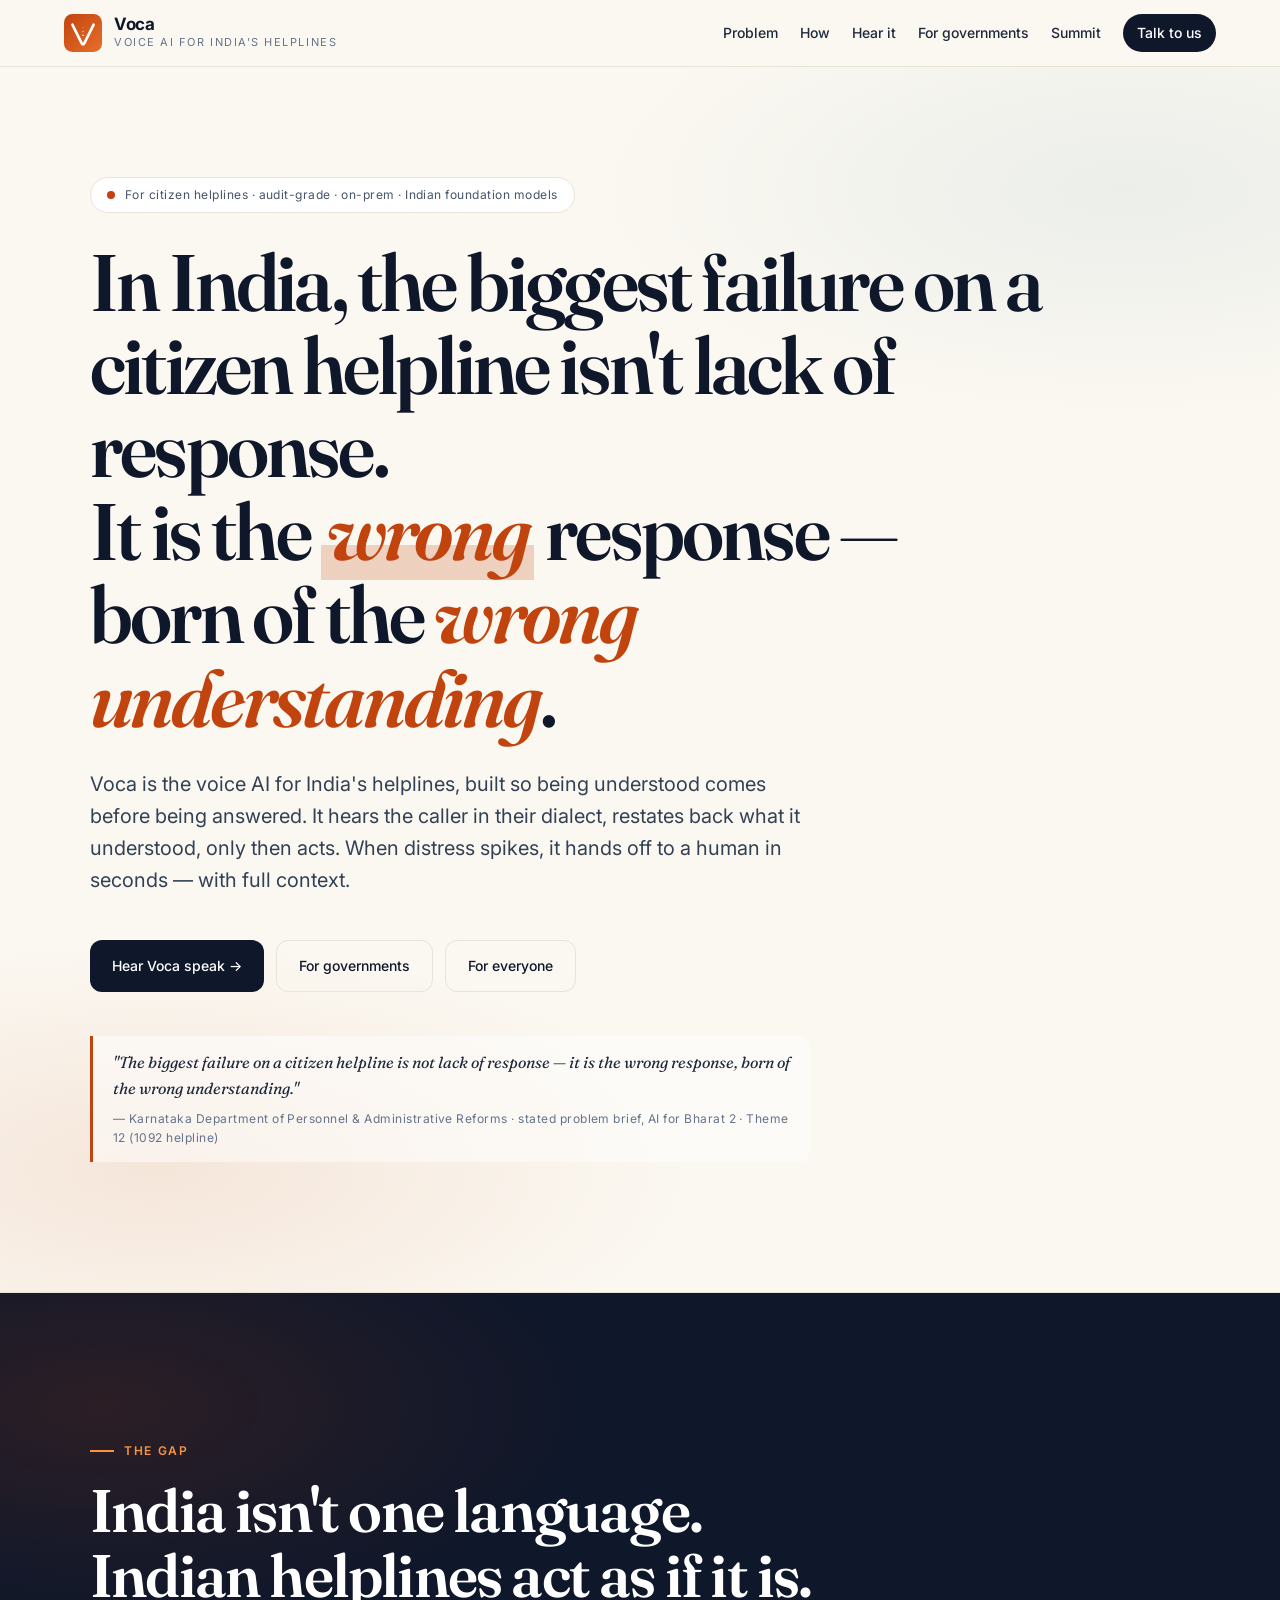
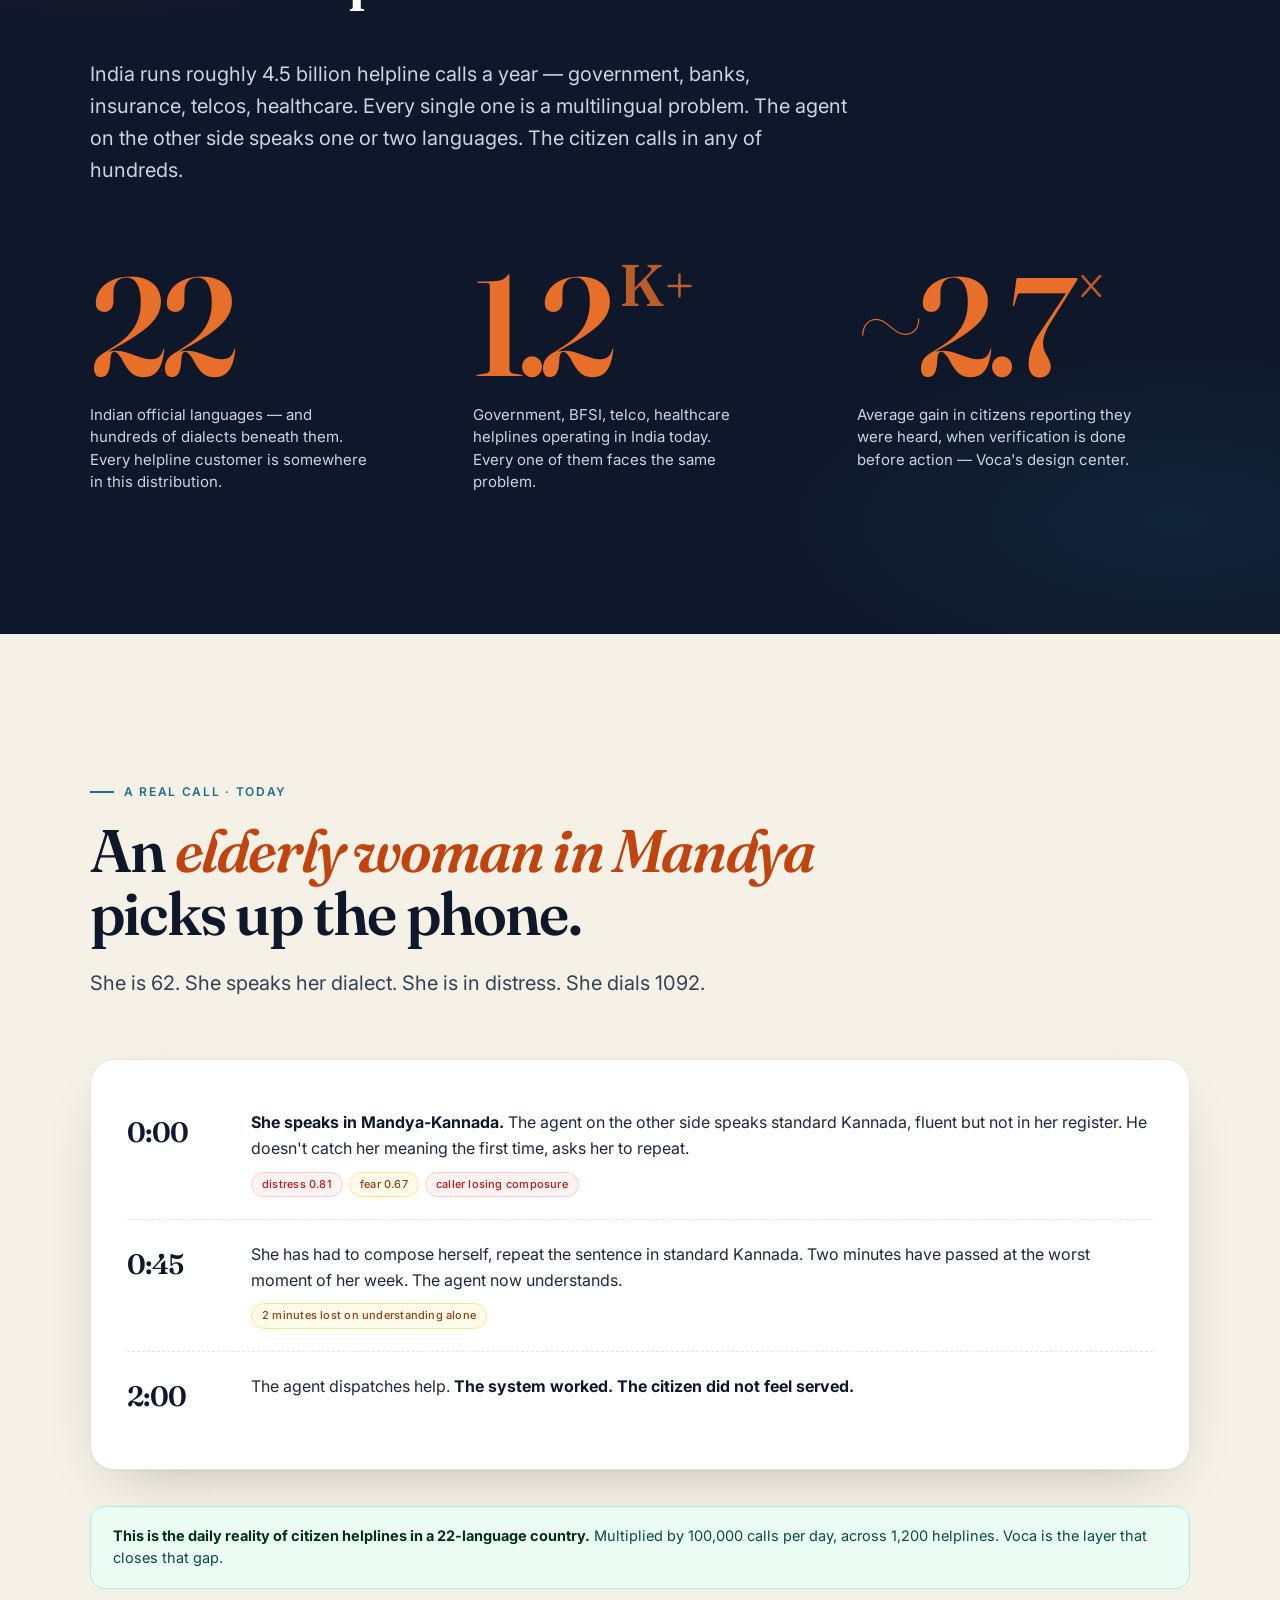
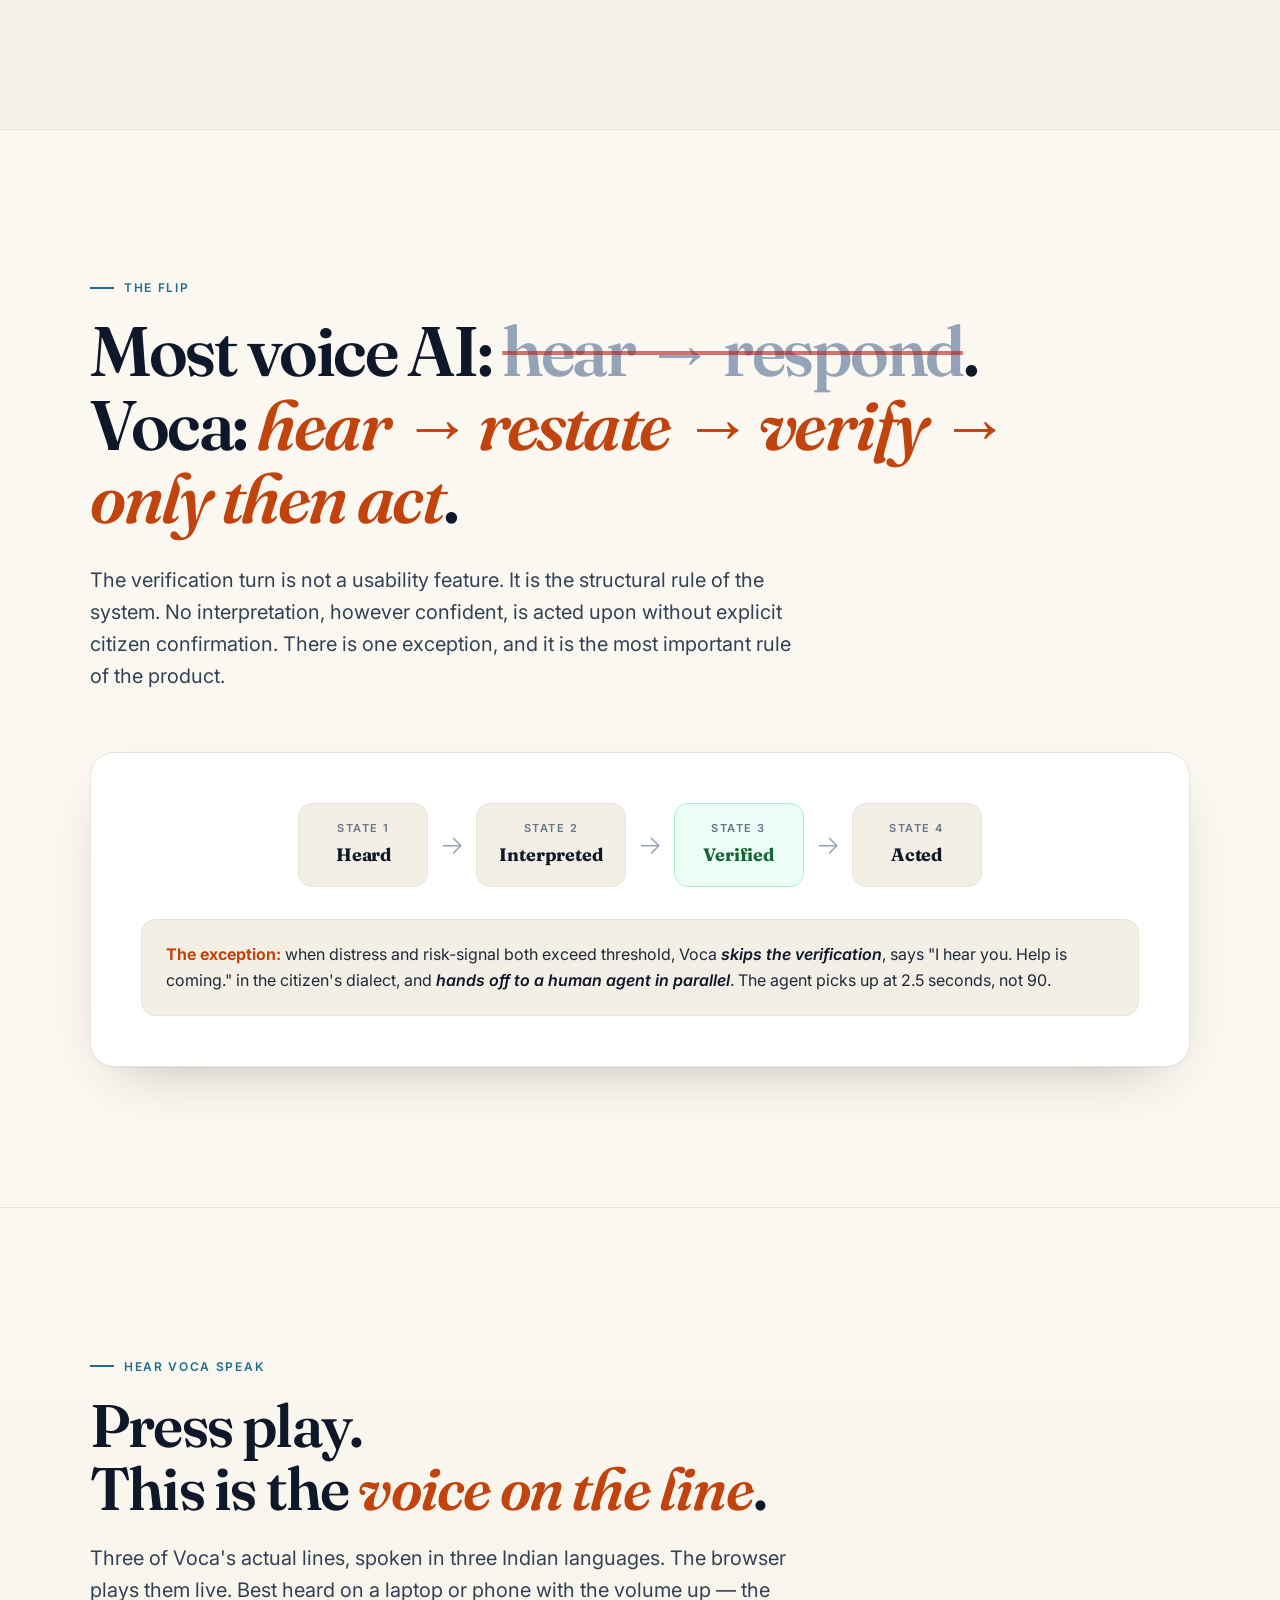
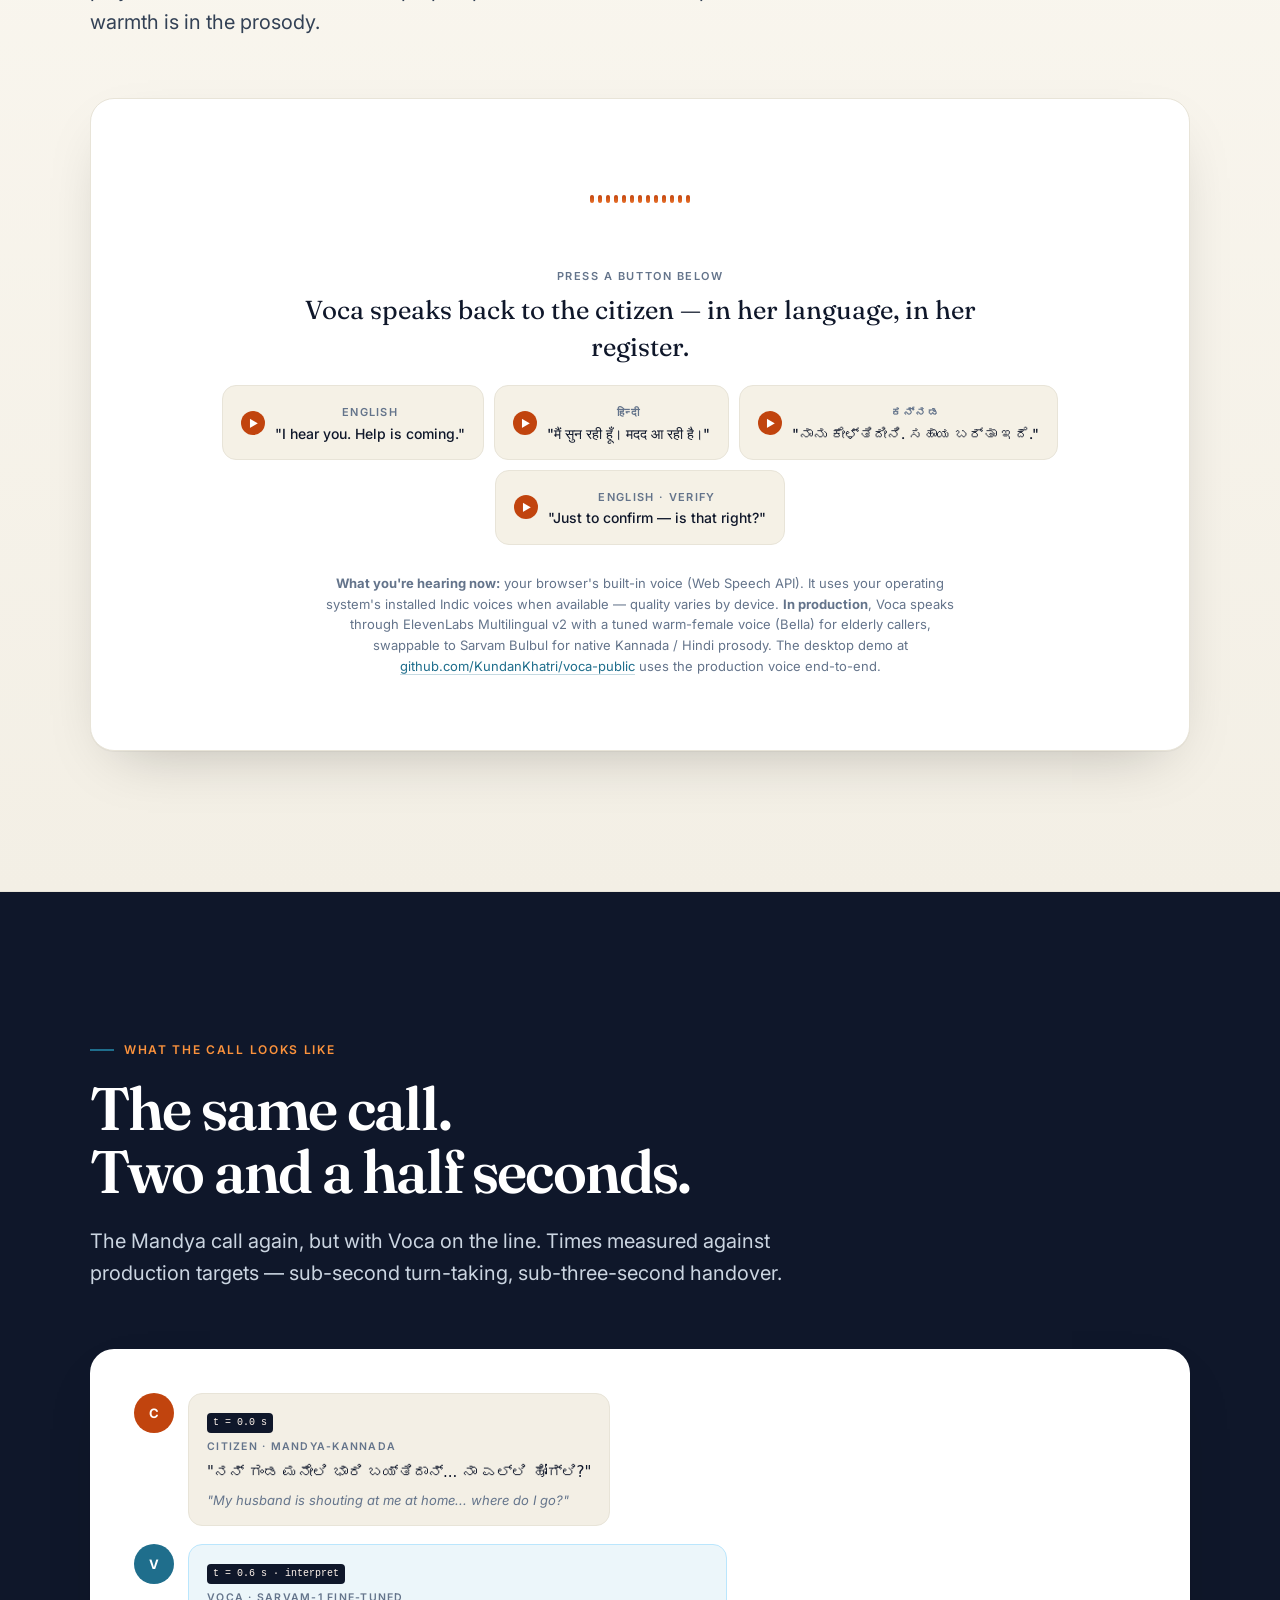
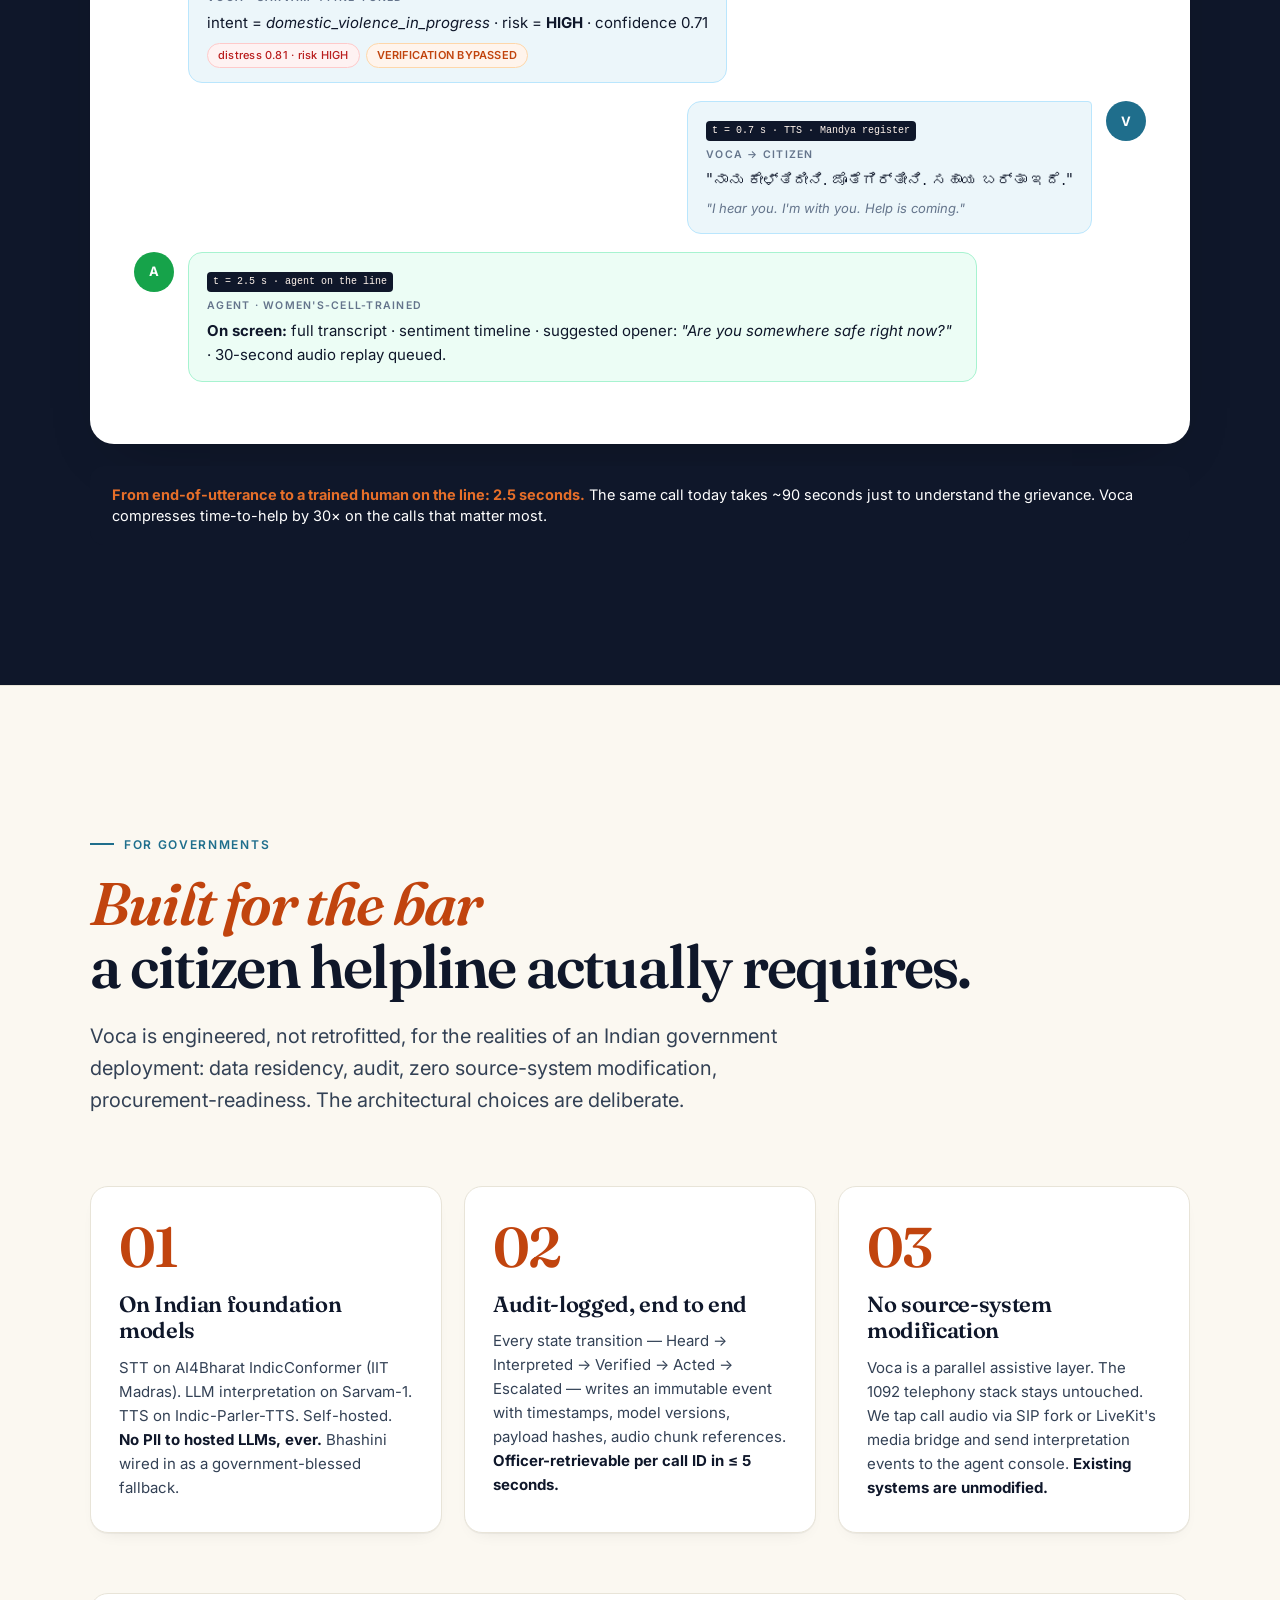
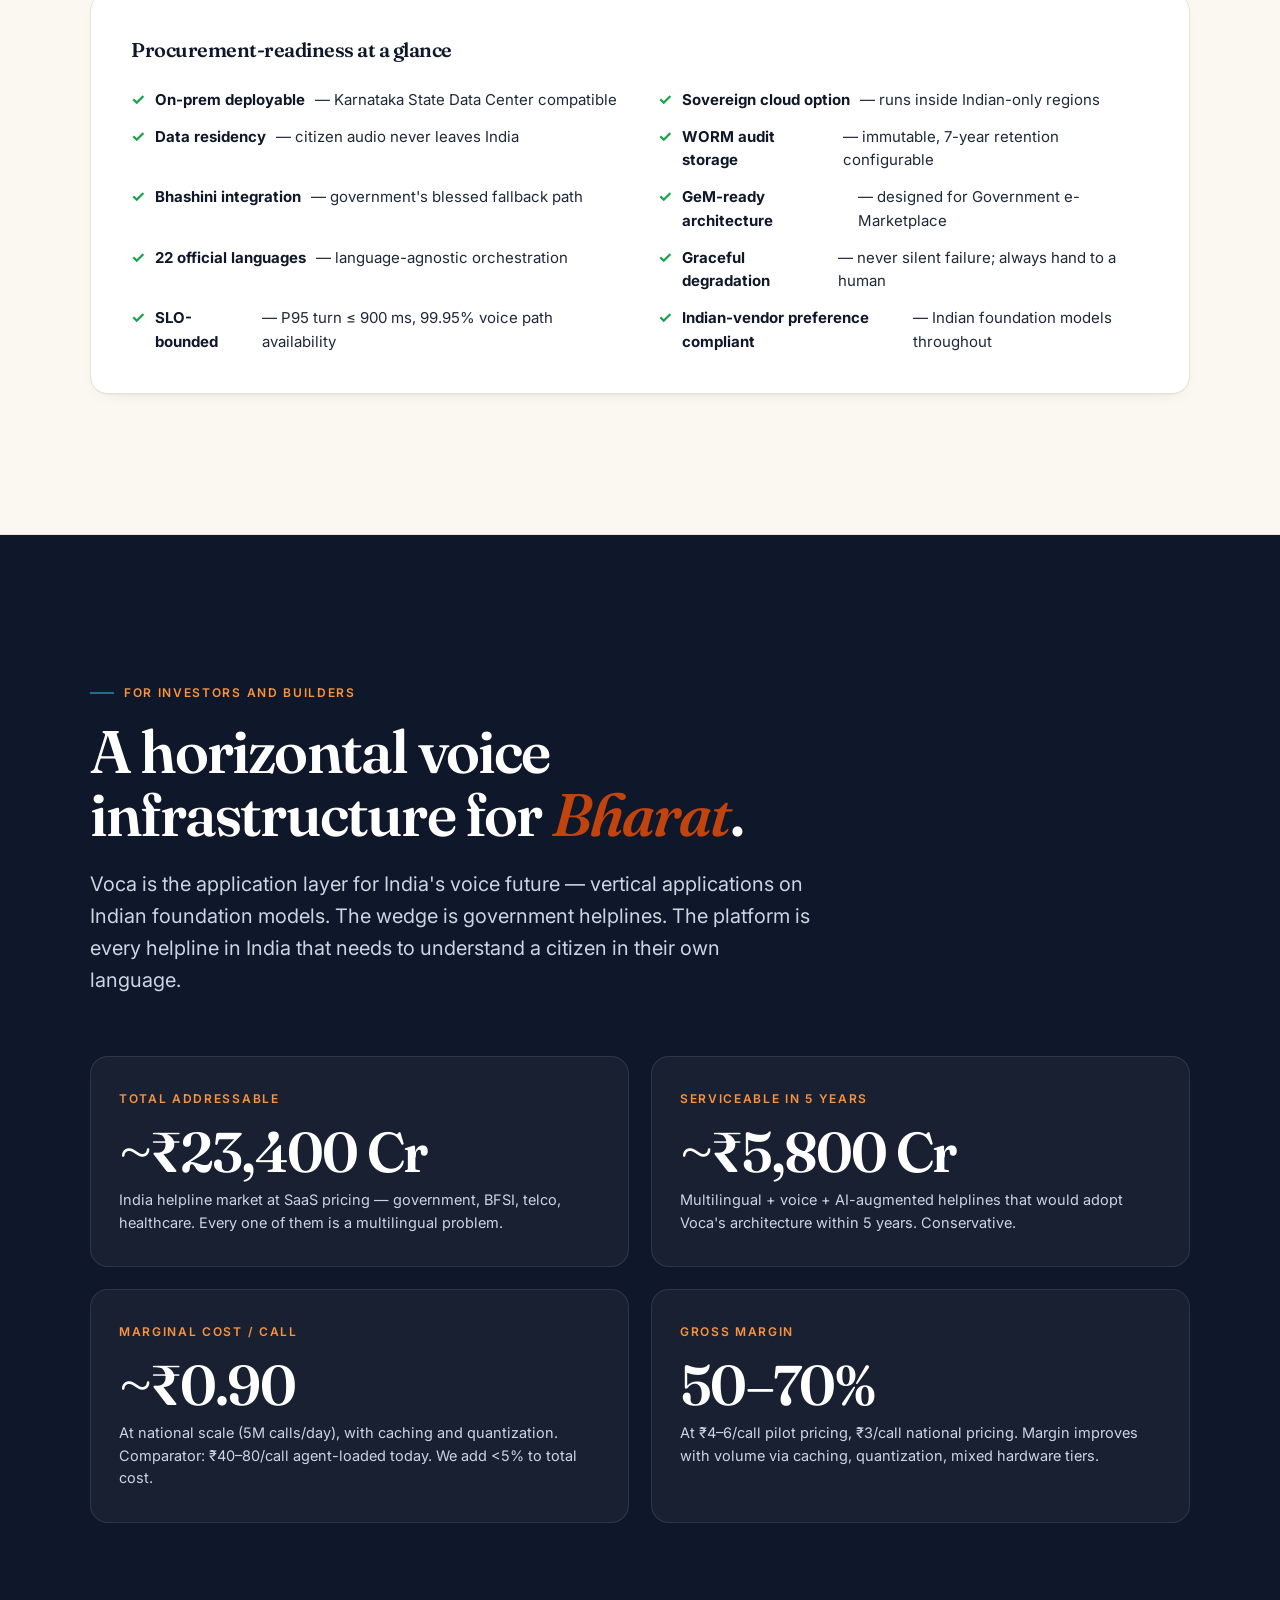
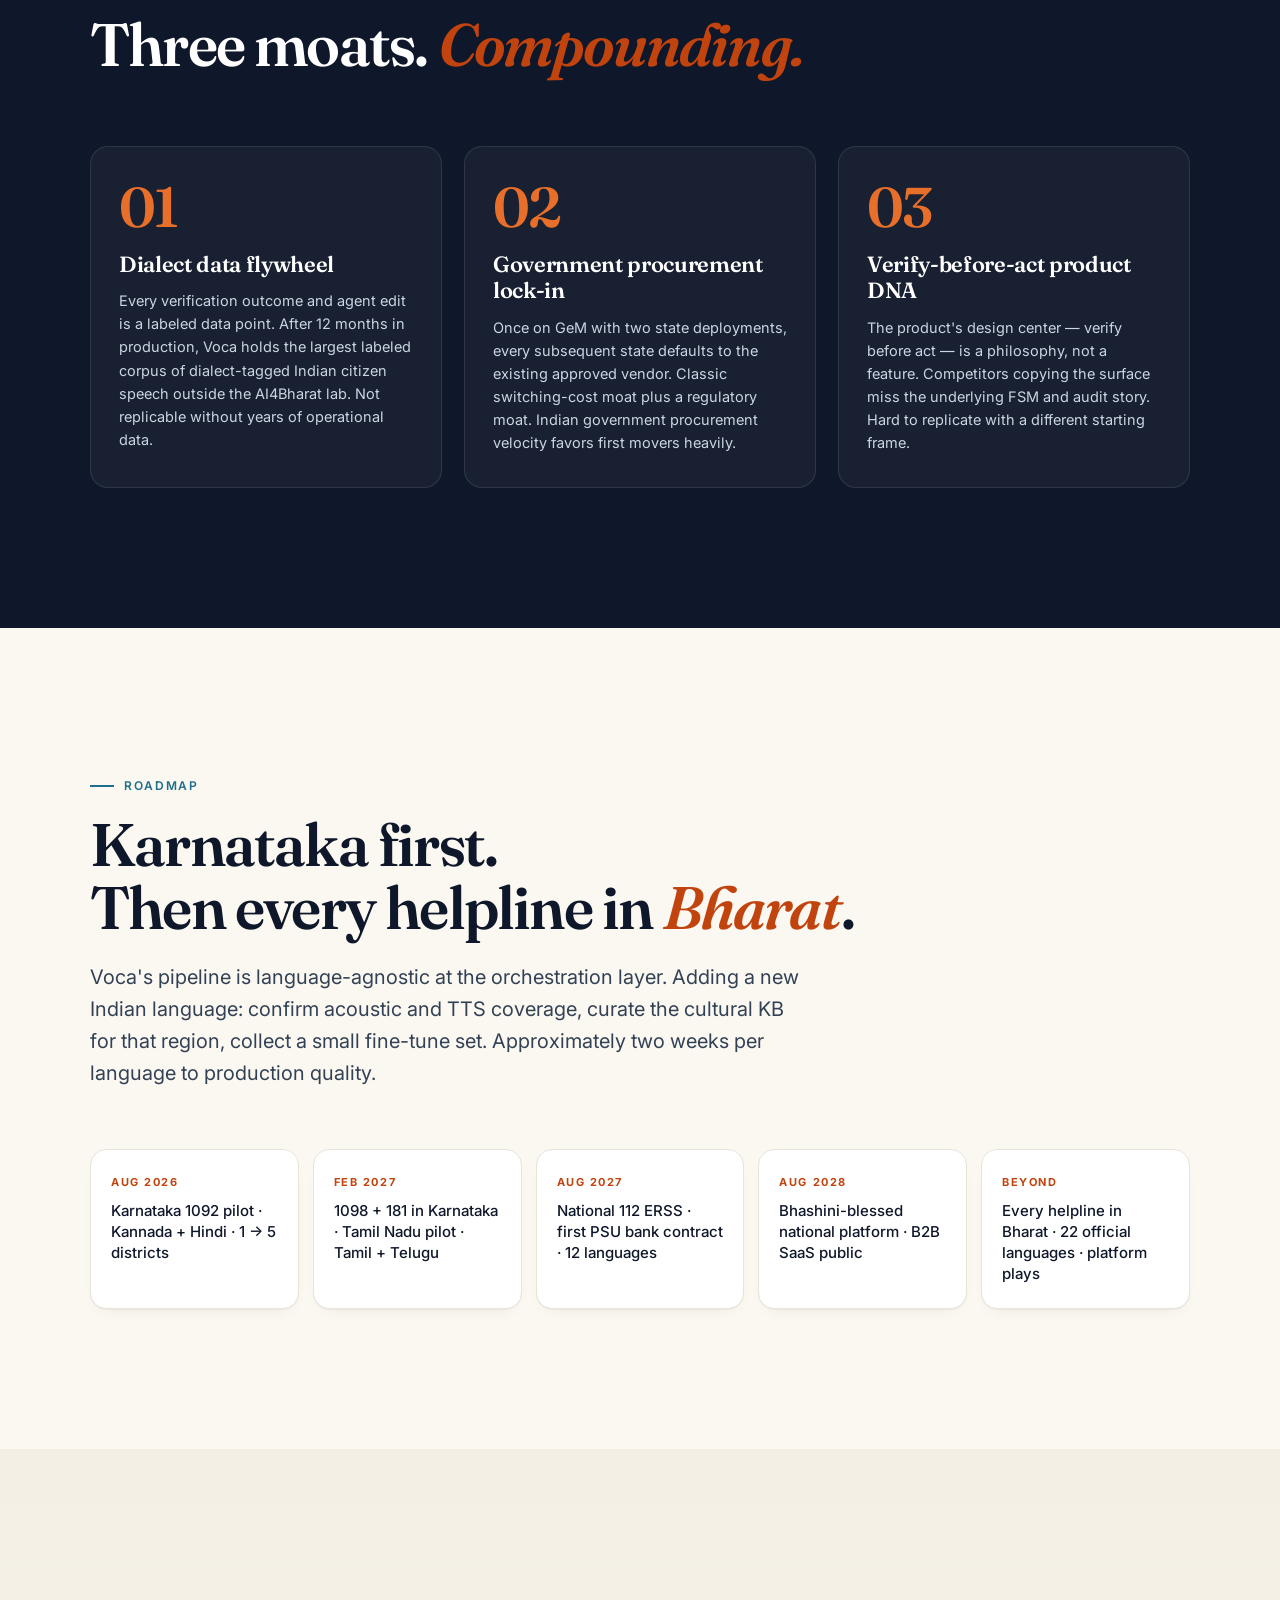
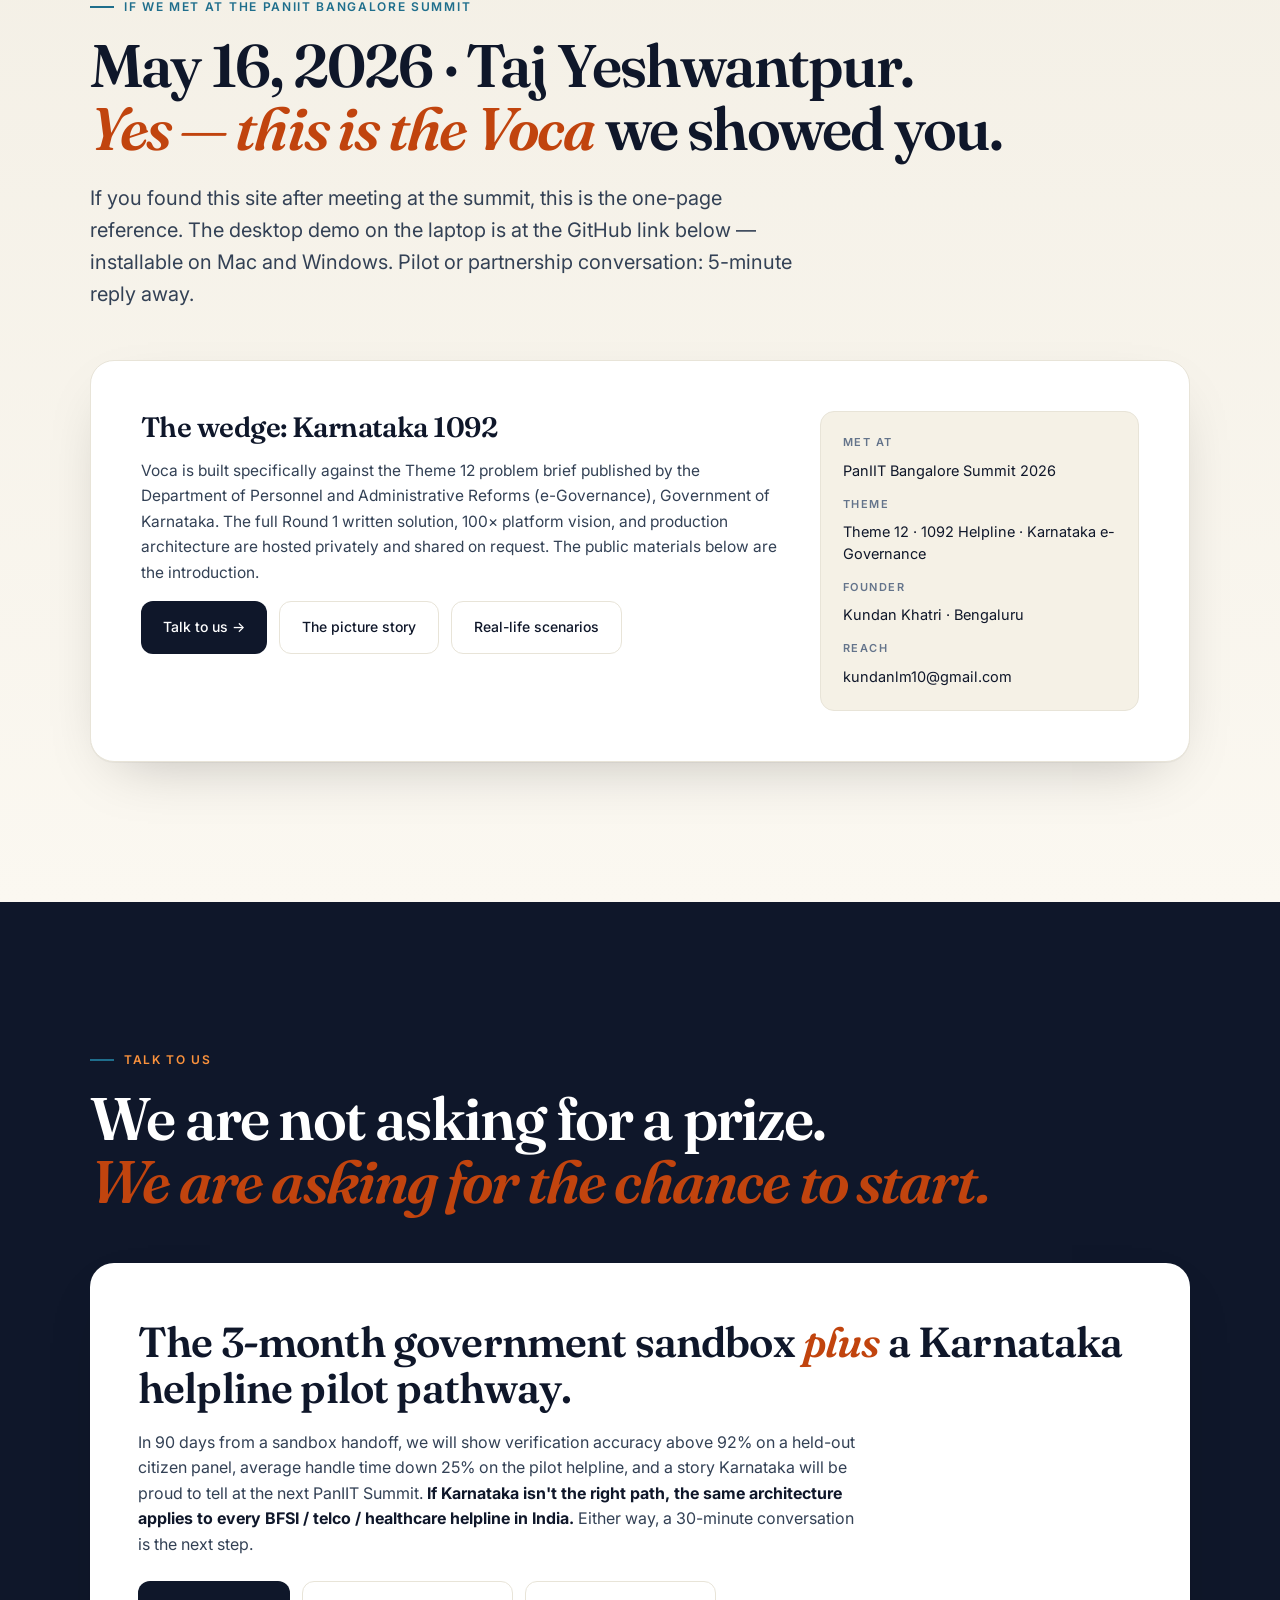
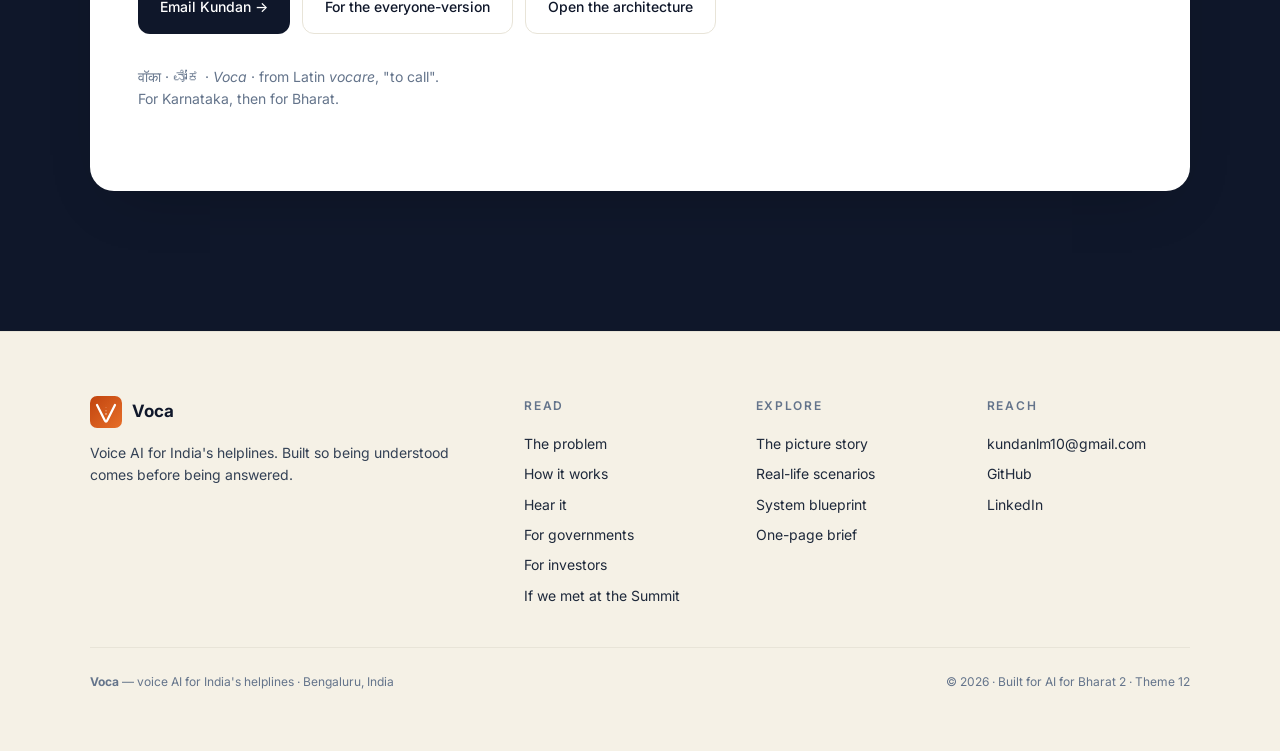
==== commit 8dc8c6d9: "feat(site): artistic logo · live voice demo · mobile responsiveness" ====
--- a/index.html
+++ b/index.html
@@ -2,15 +2,18 @@
 <html lang="en">
 <head>
 <meta charset="utf-8" />
-<meta name="viewport" content="width=device-width, initial-scale=1" />
+<meta name="viewport" content="width=device-width, initial-scale=1, viewport-fit=cover" />
+<meta name="theme-color" content="#fbf8f1" />
 <title>Voca — voice AI for India's helplines · so the citizens hardest to hear are heard first</title>
 <meta name="description" content="Voca is a verify-before-act voice AI for India's citizen helplines. Built on Indian foundation models. Audit-logged. On-prem capable. Starting with Karnataka 1092 — then for every helpline in Bharat." />
 <meta property="og:title" content="Voca — voice AI for India's helplines" />
 <meta property="og:description" content="So the citizens hardest to hear are heard first. Verify-before-act. Built on Indian foundation models. Karnataka first, then Bharat." />
 <meta property="og:type" content="website" />
-<meta property="og:url" content="https://kundankhatri.github.io/voca/" />
+<meta property="og:url" content="https://kundankhatri.github.io/voca-public/" />
 <meta name="twitter:card" content="summary_large_image" />
-<link rel="icon" href="data:image/svg+xml,%3Csvg xmlns='http://www.w3.org/2000/svg' viewBox='0 0 100 100'%3E%3Crect width='100' height='100' rx='20' fill='%23c1440e'/%3E%3Ctext x='50' y='66' font-family='system-ui' font-size='52' font-weight='700' text-anchor='middle' fill='white'%3EV%3C/text%3E%3C/svg%3E" />
+<!-- Favicon: artistic V-as-voice-bridge with ascending signal dots -->
+<link rel="icon" href="data:image/svg+xml,%3Csvg xmlns='http://www.w3.org/2000/svg' viewBox='0 0 100 100'%3E%3Cdefs%3E%3ClinearGradient id='g' x1='0%25' y1='0%25' x2='100%25' y2='100%25'%3E%3Cstop offset='0%25' stop-color='%23c1440e'/%3E%3Cstop offset='100%25' stop-color='%23e76f29'/%3E%3C/linearGradient%3E%3C/defs%3E%3Crect width='100' height='100' rx='22' fill='url(%23g)'/%3E%3Cpath d='M 22 28 L 46 76 Q 48 80 50 80 Q 52 80 54 76 L 78 28' stroke='white' stroke-width='7' fill='none' stroke-linecap='round' stroke-linejoin='round'/%3E%3Ccircle cx='50' cy='56' r='2.2' fill='white'/%3E%3Ccircle cx='50' cy='46' r='1.8' fill='white' fill-opacity='0.7'/%3E%3Ccircle cx='50' cy='36' r='1.4' fill='white' fill-opacity='0.5'/%3E%3C/svg%3E" />
+<link rel="apple-touch-icon" href="data:image/svg+xml,%3Csvg xmlns='http://www.w3.org/2000/svg' viewBox='0 0 100 100'%3E%3Cdefs%3E%3ClinearGradient id='g' x1='0%25' y1='0%25' x2='100%25' y2='100%25'%3E%3Cstop offset='0%25' stop-color='%23c1440e'/%3E%3Cstop offset='100%25' stop-color='%23e76f29'/%3E%3C/linearGradient%3E%3C/defs%3E%3Crect width='100' height='100' rx='22' fill='url(%23g)'/%3E%3Cpath d='M 22 28 L 46 76 Q 48 80 50 80 Q 52 80 54 76 L 78 28' stroke='white' stroke-width='7' fill='none' stroke-linecap='round' stroke-linejoin='round'/%3E%3Ccircle cx='50' cy='56' r='2.2' fill='white'/%3E%3Ccircle cx='50' cy='46' r='1.8' fill='white' fill-opacity='0.7'/%3E%3Ccircle cx='50' cy='36' r='1.4' fill='white' fill-opacity='0.5'/%3E%3C/svg%3E" />
 <link rel="preconnect" href="https://fonts.googleapis.com" />
 <link rel="preconnect" href="https://fonts.gstatic.com" crossorigin />
 <link href="https://fonts.googleapis.com/css2?family=Fraunces:opsz,wght@9..144,500;9..144,600;9..144,700;9..144,800&family=Inter:wght@400;500;600;700&display=swap" rel="stylesheet" />
@@ -38,7 +41,24 @@
     --shadow: 0 1px 0 rgba(0,0,0,.04), 0 22px 60px -28px rgba(0,0,0,.28);
     --serif: "Fraunces", ui-serif, Georgia, serif;
     --sans: "Inter", -apple-system, BlinkMacSystemFont, "Segoe UI", sans-serif;
-  }
+
+    /* Responsive padding scale */
+    --pad-section: 140px;
+    --pad-x: 24px;
+  }
+  @media (max-width: 800px) {
+    :root {
+      --pad-section: 90px;
+      --pad-x: 20px;
+    }
+  }
+  @media (max-width: 480px) {
+    :root {
+      --pad-section: 64px;
+      --pad-x: 18px;
+    }
+  }
+
   * { box-sizing: border-box; }
   html { scroll-behavior: smooth; }
   html, body {
@@ -46,13 +66,37 @@
     font: 17px/1.6 var(--sans);
     -webkit-font-smoothing: antialiased;
     text-rendering: optimizeLegibility;
+    overflow-x: hidden;
+  }
+  @media (max-width: 480px) {
+    html, body { font-size: 16px; }
   }
   a { color: var(--teal); text-decoration: none; border-bottom: 1px solid rgba(31,110,140,.25); transition: all .15s; }
   a:hover { color: var(--saffron); border-bottom-color: var(--saffron); }
   ::selection { background: var(--saffron); color: white; }
-  img { max-width: 100%; display: block; }
-
-  /* Nav */
+  img, svg { max-width: 100%; display: block; }
+
+  /* === LOGO COMPONENT === */
+  .logo-svg { display: block; }
+  .logo-svg path, .logo-svg circle, .logo-svg rect { transition: all .3s ease; }
+
+  /* Animated logo (used in hero) */
+  @keyframes ringPulse {
+    0%, 100% { opacity: 0.55; transform: scale(1); }
+    50%      { opacity: 0.95; transform: scale(1.05); }
+  }
+  @keyframes dotPulse {
+    0%, 100% { opacity: 0.4; }
+    50%      { opacity: 1; }
+  }
+  .logo-hero .pulse-1 { animation: dotPulse 2.4s ease-in-out infinite; }
+  .logo-hero .pulse-2 { animation: dotPulse 2.4s ease-in-out infinite .8s; }
+  .logo-hero .pulse-3 { animation: dotPulse 2.4s ease-in-out infinite 1.6s; }
+  @media (prefers-reduced-motion: reduce) {
+    .logo-hero .pulse-1, .logo-hero .pulse-2, .logo-hero .pulse-3 { animation: none; opacity: 0.85; }
+  }
+
+  /* === NAV === */
   .nav {
     position: sticky; top: 0; z-index: 30;
     backdrop-filter: saturate(140%) blur(12px); -webkit-backdrop-filter: saturate(140%) blur(12px);
@@ -60,19 +104,14 @@
     border-bottom: 1px solid var(--rule);
   }
   .nav-inner {
-    max-width: 1200px; margin: 0 auto; padding: 14px 24px;
+    max-width: 1200px; margin: 0 auto; padding: 14px var(--pad-x);
     display: flex; align-items: center; justify-content: space-between; gap: 16px;
   }
   .brand { display: flex; align-items: center; gap: 12px; text-decoration: none; border: 0; }
-  .brand-mark {
-    width: 36px; height: 36px; border-radius: 9px;
-    background: linear-gradient(135deg, var(--saffron), var(--saffron-2));
-    display: grid; place-items: center;
-    color: white; font-weight: 700; font-size: 16px; letter-spacing: .05em;
-    box-shadow: inset 0 -2px 0 rgba(0,0,0,.15);
-  }
-  .brand-name { font-weight: 700; color: var(--ink); letter-spacing: -.02em; }
+  .brand-logo { width: 38px; height: 38px; flex-shrink: 0; }
+  .brand-name { font-weight: 700; color: var(--ink); letter-spacing: -.02em; line-height: 1.1; }
   .brand-sub { font-size: 11px; color: #64748b; letter-spacing: .14em; text-transform: uppercase; }
+  @media (max-width: 480px) { .brand-sub { display: none; } }
   .nav-links { display: flex; gap: 22px; align-items: center; }
   .nav-links a { color: var(--ink-2); border: 0; font-size: 14px; font-weight: 500; }
   .nav-links a:hover { color: var(--saffron); }
@@ -82,16 +121,14 @@
     transition: background .15s;
   }
   .nav-cta:hover { background: var(--saffron); }
-  @media (max-width: 800px) {
+  @media (max-width: 900px) {
     .nav-links a:not(.nav-cta) { display: none; }
   }
 
-  /* Section base */
-  section { padding: 120px 24px; position: relative; }
-  section.tight { padding: 80px 24px; }
+  /* === SECTION BASE === */
+  section { padding: var(--pad-section) var(--pad-x); position: relative; }
   .container { max-width: 1100px; margin: 0 auto; }
 
-  /* Eyebrow */
   .eyebrow {
     font-size: 12px; letter-spacing: .14em; text-transform: uppercase;
     color: var(--teal); font-weight: 600; margin-bottom: 18px;
@@ -101,17 +138,18 @@
 
   h1, h2, h3 { font-family: var(--serif); letter-spacing: -.025em; }
   .display-2 {
-    font-size: clamp(34px, 5vw, 60px); line-height: 1.05;
+    font-size: clamp(28px, 5vw, 60px); line-height: 1.05;
     font-weight: 600; font-family: var(--serif); letter-spacing: -.03em;
+    margin: 0 0 22px;
   }
   .display-2 em { color: var(--saffron); font-style: italic; }
   .lede {
-    font-size: 20px; line-height: 1.55; color: var(--ink-3); max-width: 720px;
-  }
-
-  /* HERO */
+    font-size: clamp(16px, 2vw, 20px); line-height: 1.6; color: var(--ink-3); max-width: 720px;
+  }
+
+  /* === HERO === */
   .hero {
-    padding: 110px 24px 130px;
+    padding: clamp(70px, 10vw, 110px) var(--pad-x) clamp(80px, 12vw, 130px);
     background:
       radial-gradient(900px 380px at 12% 90%, rgba(193,68,14,.10), transparent 60%),
       radial-gradient(900px 380px at 88% 10%, rgba(31,110,140,.07), transparent 60%),
@@ -123,10 +161,14 @@
     background: white; border: 1px solid var(--rule); border-radius: 999px;
     padding: 7px 16px; font-size: 12px; color: #475569; letter-spacing: .04em;
     margin-bottom: 28px;
-  }
-  .hero-stamp .dot { width: 8px; height: 8px; border-radius: 50%; background: var(--saffron); }
+    max-width: 100%; flex-wrap: wrap;
+  }
+  .hero-stamp .dot { width: 8px; height: 8px; border-radius: 50%; background: var(--saffron); flex-shrink: 0; }
+  @media (max-width: 480px) {
+    .hero-stamp { font-size: 11px; padding: 6px 12px; }
+  }
   .hero h1 {
-    font-size: clamp(40px, 6.4vw, 88px); line-height: 1.02;
+    font-size: clamp(30px, 6.4vw, 80px); line-height: 1.04;
     margin: 0 0 28px; max-width: 1000px;
     letter-spacing: -.035em; font-weight: 600;
   }
@@ -141,12 +183,10 @@
     padding: 14px 20px;
     background: rgba(255,255,255,.5);
     border-radius: 0 12px 12px 0;
-    font-size: 16px; color: var(--ink-2);
-    font-family: var(--serif);
-    font-style: italic;
+    font-size: clamp(14px, 1.6vw, 16px); color: var(--ink-2);
+    font-family: var(--serif); font-style: italic;
   }
   .hero-quote em { color: #64748b; display: block; margin-top: 8px; font-size: 12px; font-style: normal; letter-spacing: .04em; font-family: var(--sans); }
-
   .hero-cta { margin-top: 44px; display: flex; flex-wrap: wrap; gap: 12px; }
   .btn {
     display: inline-flex; align-items: center; gap: 8px;
@@ -160,14 +200,16 @@
   .btn-primary:hover { background: var(--saffron); }
   .btn-ghost { background: transparent; color: var(--ink) !important; border: 1px solid var(--rule) !important; }
   .btn-ghost:hover { border-color: var(--saffron) !important; color: var(--saffron) !important; }
-
-  /* PAIN STATS — big serif numbers on dark */
+  @media (max-width: 480px) {
+    .btn { padding: 12px 18px; font-size: 13px; }
+    .hero-cta .btn { flex: 1 1 auto; justify-content: center; }
+  }
+
+  /* === PAIN STATS (dark) === */
   .pain {
-    padding: 130px 24px;
-    background: var(--ink);
-    color: white;
-    position: relative;
-    overflow: hidden;
+    padding: var(--pad-section) var(--pad-x);
+    background: var(--ink); color: white;
+    position: relative; overflow: hidden;
   }
   .pain::before {
     content: ""; position: absolute; inset: 0;
@@ -180,7 +222,7 @@
   .pain .eyebrow { color: #fb923c; }
   .pain .eyebrow::before { background: #fb923c; }
   .pain h2 {
-    font-size: clamp(34px, 5vw, 64px); line-height: 1.05; max-width: 940px;
+    font-size: clamp(28px, 5vw, 60px); line-height: 1.08; max-width: 940px;
     margin: 0 0 50px; letter-spacing: -.03em; font-weight: 600;
     color: white;
   }
@@ -189,31 +231,37 @@
   .stats-row {
     display: grid; grid-template-columns: repeat(3, 1fr); gap: 50px; margin-top: 70px;
   }
-  @media (max-width: 800px) { .stats-row { grid-template-columns: 1fr; gap: 32px; } }
+  @media (max-width: 800px) { .stats-row { grid-template-columns: 1fr; gap: 40px; } }
   .stat-num {
     font-family: var(--serif);
-    font-size: clamp(80px, 11vw, 150px); line-height: 1; font-weight: 600;
+    font-size: clamp(64px, 11vw, 140px); line-height: 1; font-weight: 600;
     letter-spacing: -.05em; color: var(--saffron-2);
     margin-bottom: 8px;
   }
   .stat-num small { font-size: .42em; vertical-align: top; opacity: .8; margin-left: .15em; letter-spacing: 0; }
   .stat-label { font-size: 15px; color: #cbd5e1; max-width: 280px; line-height: 1.5; }
 
-  /* IN 90 SECONDS — a real call narrated */
+  /* === REAL CALL TIMELINE === */
   .real-call {
-    padding: 130px 24px;
+    padding: var(--pad-section) var(--pad-x);
     background: var(--paper-2);
     border-bottom: 1px solid var(--rule);
   }
   .timeline-frame {
     margin-top: 60px; background: white; border: 1px solid var(--rule);
-    border-radius: 24px; padding: 50px 36px; box-shadow: var(--shadow);
+    border-radius: 24px; padding: clamp(28px, 5vw, 50px) clamp(20px, 3.6vw, 36px);
+    box-shadow: var(--shadow);
   }
   .step-row { display: grid; grid-template-columns: 100px 1fr; gap: 24px; padding: 22px 0; border-top: 1px dashed var(--rule); }
   .step-row:first-child { border-top: 0; padding-top: 0; }
   .step-row:last-child { padding-bottom: 0; }
-  .step-when { font-family: var(--serif); font-size: 28px; font-weight: 600; color: var(--ink); letter-spacing: -.02em; }
-  .step-content { padding-top: 4px; }
+  @media (max-width: 600px) {
+    .step-row { grid-template-columns: 70px 1fr; gap: 14px; }
+  }
+  @media (max-width: 480px) {
+    .step-row { grid-template-columns: 1fr; gap: 8px; }
+  }
+  .step-when { font-family: var(--serif); font-size: clamp(22px, 3vw, 28px); font-weight: 600; color: var(--ink); letter-spacing: -.02em; }
   .step-text { font-size: 16px; color: var(--ink-2); line-height: 1.6; }
   .step-text strong { color: var(--ink); }
   .pill-line { display: flex; flex-wrap: wrap; gap: 6px; margin-top: 10px; }
@@ -232,28 +280,24 @@
   }
   .real-call .footnote strong { color: #052e16; }
 
-  /* THE FLIP — verify-before-act reveal */
-  .flip {
-    padding: 140px 24px;
-    background: var(--paper);
-  }
+  /* === FLIP === */
+  .flip { padding: var(--pad-section) var(--pad-x); background: var(--paper); }
   .flip h2 {
-    font-size: clamp(38px, 5.6vw, 76px); line-height: 1.0; letter-spacing: -.035em;
+    font-size: clamp(30px, 5.6vw, 70px); line-height: 1.05; letter-spacing: -.035em;
     font-weight: 600; max-width: 1000px; margin: 0 0 28px;
   }
   .flip h2 .strike { text-decoration: line-through; text-decoration-color: rgba(185,28,28,.6); text-decoration-thickness: 4px; color: #94a3b8; }
   .flip h2 em { color: var(--saffron); font-style: italic; }
-
   .lifecycle {
     margin-top: 60px; background: white; border: 1px solid var(--rule);
-    border-radius: 24px; padding: 50px; box-shadow: var(--shadow);
+    border-radius: 24px; padding: clamp(28px, 5vw, 50px); box-shadow: var(--shadow);
   }
   .lc-row {
     display: grid; grid-template-columns: repeat(7, auto); align-items: center; justify-content: center; gap: 12px;
   }
   .chip {
     background: var(--cream); border: 1px solid var(--rule); border-radius: 14px;
-    padding: 16px 22px; text-align: center; min-width: 140px;
+    padding: 16px 22px; text-align: center; min-width: 130px;
     transition: transform .15s;
   }
   .chip:hover { transform: translateY(-2px); }
@@ -265,6 +309,7 @@
   @media (max-width: 800px) {
     .lc-row { display: flex; flex-direction: column; }
     .arr { transform: rotate(90deg); }
+    .chip { min-width: 200px; }
   }
   .lc-rule {
     margin-top: 32px; padding: 22px 24px; background: var(--cream); border-radius: 14px; border: 1px solid var(--rule);
@@ -273,21 +318,93 @@
   .lc-rule strong { color: var(--saffron); font-weight: 700; }
   .lc-rule em { color: var(--ink); font-weight: 600; font-style: italic; }
 
-  /* WHAT IT SOUNDS LIKE — sample exchange */
-  .sounds {
-    padding: 140px 24px;
-    background: var(--ink);
-    color: white;
-  }
+  /* === LIVE VOICE DEMO (sarvam-style) === */
+  .voice-demo {
+    padding: var(--pad-section) var(--pad-x);
+    background: linear-gradient(180deg, var(--paper) 0%, var(--cream) 100%);
+    border-top: 1px solid var(--rule);
+    border-bottom: 1px solid var(--rule);
+  }
+  .voice-stage {
+    margin-top: 60px;
+    background: white; border: 1px solid var(--rule); border-radius: 24px;
+    padding: clamp(36px, 6vw, 60px); box-shadow: var(--shadow);
+    text-align: center;
+  }
+  .wave-vis {
+    display: flex; align-items: center; justify-content: center; gap: 4px;
+    height: 80px; margin: 0 auto 30px;
+  }
+  .wave-vis span {
+    display: block; width: 4px; border-radius: 2px;
+    background: linear-gradient(180deg, var(--saffron), var(--saffron-2));
+    height: 8px; transition: height .15s ease;
+  }
+  .wave-vis.playing span {
+    animation: waveBars 0.9s ease-in-out infinite;
+  }
+  .wave-vis.playing span:nth-child(1) { animation-delay: 0.0s; }
+  .wave-vis.playing span:nth-child(2) { animation-delay: 0.1s; }
+  .wave-vis.playing span:nth-child(3) { animation-delay: 0.2s; }
+  .wave-vis.playing span:nth-child(4) { animation-delay: 0.3s; }
+  .wave-vis.playing span:nth-child(5) { animation-delay: 0.4s; }
+  .wave-vis.playing span:nth-child(6) { animation-delay: 0.5s; }
+  .wave-vis.playing span:nth-child(7) { animation-delay: 0.4s; }
+  .wave-vis.playing span:nth-child(8) { animation-delay: 0.3s; }
+  .wave-vis.playing span:nth-child(9) { animation-delay: 0.2s; }
+  .wave-vis.playing span:nth-child(10) { animation-delay: 0.1s; }
+  .wave-vis.playing span:nth-child(11) { animation-delay: 0.0s; }
+  .wave-vis.playing span:nth-child(12) { animation-delay: 0.1s; }
+  .wave-vis.playing span:nth-child(13) { animation-delay: 0.2s; }
+  @keyframes waveBars {
+    0%, 100% { height: 8px; }
+    50%      { height: 70px; }
+  }
+  @media (prefers-reduced-motion: reduce) {
+    .wave-vis.playing span { animation: none; height: 30px; }
+  }
+
+  .voice-currently {
+    font-family: var(--serif); font-size: clamp(18px, 2.4vw, 26px);
+    color: var(--ink); line-height: 1.4; min-height: 60px;
+    max-width: 700px; margin: 0 auto 14px;
+  }
+  .voice-currently .tag { font-size: 11px; letter-spacing: .14em; text-transform: uppercase; color: #64748b; font-weight: 600; font-family: var(--sans); display: block; margin-bottom: 8px; }
+  .voice-currently .gloss { display: block; font-family: var(--sans); font-size: 14px; color: #64748b; font-style: italic; margin-top: 8px; }
+
+  .voice-buttons {
+    display: flex; flex-wrap: wrap; gap: 10px; justify-content: center;
+    margin-top: 20px;
+  }
+  .voice-btn {
+    background: var(--paper-2); border: 1px solid var(--rule); border-radius: 14px;
+    padding: 14px 18px; cursor: pointer; transition: all .15s;
+    display: inline-flex; align-items: center; gap: 10px;
+    font: inherit; color: var(--ink); font-size: 14px; font-weight: 500;
+  }
+  .voice-btn:hover { border-color: var(--saffron); transform: translateY(-1px); background: white; }
+  .voice-btn:disabled { opacity: 0.4; cursor: wait; }
+  .voice-btn .lang { font-size: 11px; letter-spacing: .12em; text-transform: uppercase; color: #64748b; font-weight: 600; }
+  .voice-btn .play-icon {
+    width: 24px; height: 24px; border-radius: 50%;
+    background: var(--saffron); color: white; display: grid; place-items: center; flex-shrink: 0;
+    font-size: 10px;
+  }
+  .voice-btn.active .play-icon { background: var(--green-2); }
+  .voice-note {
+    margin-top: 28px; font-size: 13px; color: #64748b; max-width: 640px; margin-left: auto; margin-right: auto;
+    line-height: 1.6;
+  }
+
+  /* === SOUNDS — same call with Voca === */
+  .sounds { padding: var(--pad-section) var(--pad-x); background: var(--ink); color: white; }
   .sounds h2 { color: white; }
   .sounds .lede { color: #cbd5e1; }
   .convo {
     margin-top: 60px; background: white; color: var(--ink);
-    border-radius: 24px; padding: 44px; box-shadow: var(--shadow);
-  }
-  .turn {
-    display: flex; gap: 14px; margin-bottom: 18px;
-  }
+    border-radius: 24px; padding: clamp(24px, 4vw, 44px); box-shadow: var(--shadow);
+  }
+  .turn { display: flex; gap: 14px; margin-bottom: 18px; }
   .turn.right { flex-direction: row-reverse; }
   .turn .who {
     width: 40px; height: 40px; border-radius: 50%; display: grid; place-items: center;
@@ -301,6 +418,9 @@
     border-radius: 14px; padding: 14px 18px; max-width: 78%;
     font-size: 15px; line-height: 1.6;
   }
+  @media (max-width: 600px) {
+    .bubble { max-width: 86%; padding: 12px 14px; font-size: 14px; }
+  }
   .turn.voca .bubble { background: var(--teal-soft); border-color: #bae6fd; }
   .turn.agent .bubble { background: var(--green-soft); border-color: #a7f3d0; }
   .turn.right .bubble { border-radius: 14px 4px 14px 14px; }
@@ -321,21 +441,14 @@
   }
   .convo-banner strong { color: var(--saffron-2); }
 
-  /* FOR GOVERNMENTS */
-  .gov {
-    padding: 140px 24px;
-    background: var(--paper);
-    border-top: 1px solid var(--rule);
-    border-bottom: 1px solid var(--rule);
-  }
-  .pillars {
-    margin-top: 70px;
-    display: grid; grid-template-columns: repeat(3, 1fr); gap: 22px;
-  }
+  /* === GOV === */
+  .gov { padding: var(--pad-section) var(--pad-x); background: var(--paper);
+    border-top: 1px solid var(--rule); border-bottom: 1px solid var(--rule); }
+  .pillars { margin-top: 70px; display: grid; grid-template-columns: repeat(3, 1fr); gap: 22px; }
   @media (max-width: 800px) { .pillars { grid-template-columns: 1fr; } }
   .pillar {
     background: white; border: 1px solid var(--rule); border-radius: 18px;
-    padding: 32px 28px; box-shadow: var(--shadow-sm);
+    padding: clamp(24px, 3vw, 32px) clamp(22px, 3vw, 28px); box-shadow: var(--shadow-sm);
   }
   .pillar .num {
     font-family: var(--serif); font-size: 56px; line-height: 1;
@@ -345,16 +458,17 @@
   .pillar h3 { font-size: 22px; line-height: 1.2; margin: 0 0 12px; letter-spacing: -.015em; font-weight: 600; }
   .pillar p { color: var(--ink-3); font-size: 15px; line-height: 1.6; margin: 0; }
   .pillar p strong { color: var(--ink); }
+
   .gov-checklist {
     margin-top: 60px; background: white; border: 1px solid var(--rule);
-    border-radius: 18px; padding: 40px; box-shadow: var(--shadow-sm);
+    border-radius: 18px; padding: clamp(28px, 4vw, 40px); box-shadow: var(--shadow-sm);
   }
   .gov-checklist h3 { font-size: 20px; margin: 0 0 22px; font-family: var(--serif); font-weight: 600; }
   .gov-checklist ul {
     list-style: none; padding: 0; margin: 0;
     display: grid; grid-template-columns: 1fr 1fr; gap: 14px 36px;
   }
-  @media (max-width: 800px) { .gov-checklist ul { grid-template-columns: 1fr; } }
+  @media (max-width: 800px) { .gov-checklist ul { grid-template-columns: 1fr; gap: 12px; } }
   .gov-checklist li {
     display: flex; gap: 10px; align-items: baseline;
     font-size: 15px; color: var(--ink-2); line-height: 1.55;
@@ -365,116 +479,83 @@
   }
   .gov-checklist li strong { color: var(--ink); }
 
-  /* INVESTORS / MARKET */
-  .market {
-    padding: 140px 24px;
-    background: var(--ink);
-    color: white;
-  }
+  /* === MARKET === */
+  .market { padding: var(--pad-section) var(--pad-x); background: var(--ink); color: white; }
   .market h2 { color: white; }
   .market .lede { color: #cbd5e1; }
   .moats { margin-top: 70px; display: grid; grid-template-columns: repeat(3, 1fr); gap: 22px; }
   @media (max-width: 800px) { .moats { grid-template-columns: 1fr; } }
   .moat {
     background: rgba(255,255,255,.04); border: 1px solid rgba(255,255,255,.10); border-radius: 18px;
-    padding: 32px 28px;
+    padding: clamp(24px, 3vw, 32px) clamp(22px, 3vw, 28px);
   }
   .moat .num { font-family: var(--serif); font-size: 56px; line-height: 1; color: var(--saffron-2); letter-spacing: -.03em; font-weight: 600; margin-bottom: 16px; }
   .moat h3 { font-size: 22px; line-height: 1.2; margin: 0 0 12px; letter-spacing: -.015em; color: white; font-weight: 600; }
   .moat p { color: #cbd5e1; font-size: 14.5px; line-height: 1.6; margin: 0; }
 
-  .market-grid {
-    margin-top: 60px;
-    display: grid; grid-template-columns: 1fr 1fr; gap: 22px;
-  }
-  @media (max-width: 800px) { .market-grid { grid-template-columns: 1fr; } }
+  .market-grid { margin-top: 60px; display: grid; grid-template-columns: 1fr 1fr; gap: 22px; }
+  @media (max-width: 600px) { .market-grid { grid-template-columns: 1fr; } }
   .market-card {
     background: rgba(255,255,255,.04); border: 1px solid rgba(255,255,255,.10);
-    border-radius: 18px; padding: 32px 28px;
+    border-radius: 18px; padding: clamp(24px, 3vw, 32px) clamp(22px, 3vw, 28px);
   }
   .market-card .label { font-size: 12px; letter-spacing: .14em; text-transform: uppercase; color: #fb923c; font-weight: 600; }
-  .market-card .big-num { font-family: var(--serif); font-size: 56px; line-height: 1.05; font-weight: 600; letter-spacing: -.03em; color: white; margin: 14px 0 8px; }
+  .market-card .big-num { font-family: var(--serif); font-size: clamp(38px, 5.6vw, 56px); line-height: 1.05; font-weight: 600; letter-spacing: -.03em; color: white; margin: 14px 0 8px; }
   .market-card .desc { color: #cbd5e1; font-size: 14.5px; line-height: 1.55; }
 
-  /* ROADMAP */
-  .roadmap-section {
-    padding: 140px 24px;
-    background: var(--paper);
-  }
-  .roadmap-grid {
-    margin-top: 60px;
-    display: grid; grid-template-columns: repeat(5, 1fr); gap: 14px;
-  }
-  @media (max-width: 800px) { .roadmap-grid { grid-template-columns: 1fr; } }
+  /* === ROADMAP === */
+  .roadmap-section { padding: var(--pad-section) var(--pad-x); background: var(--paper); }
+  .roadmap-grid { margin-top: 60px; display: grid; grid-template-columns: repeat(5, 1fr); gap: 14px; }
+  @media (max-width: 900px) { .roadmap-grid { grid-template-columns: repeat(2, 1fr); } }
+  @media (max-width: 480px) { .roadmap-grid { grid-template-columns: 1fr; } }
   .stop {
     background: white; border: 1px solid var(--rule); border-radius: 16px;
     padding: 24px 20px; box-shadow: var(--shadow-sm); position: relative;
   }
-  .stop::after {
-    content: ""; position: absolute; right: -10px; top: 28px;
-    width: 18px; height: 2px; background: var(--rule);
-  }
-  .stop:last-child::after { display: none; }
-  @media (max-width: 800px) { .stop::after { display: none; } }
-  .stop .when {
-    font-size: 11px; color: var(--saffron); letter-spacing: .14em; text-transform: uppercase; font-weight: 700;
-  }
+  .stop .when { font-size: 11px; color: var(--saffron); letter-spacing: .14em; text-transform: uppercase; font-weight: 700; }
   .stop .what { font-size: 15px; color: var(--ink); margin-top: 8px; line-height: 1.4; font-weight: 500; }
 
-  /* SUMMIT block */
-  .summit {
-    padding: 140px 24px;
-    background: linear-gradient(180deg, var(--cream), var(--paper));
-  }
+  /* === SUMMIT === */
+  .summit { padding: var(--pad-section) var(--pad-x); background: linear-gradient(180deg, var(--cream), var(--paper)); }
   .summit-card {
     margin-top: 50px; background: white; border: 1px solid var(--rule);
-    border-radius: 24px; padding: 50px; box-shadow: var(--shadow);
+    border-radius: 24px; padding: clamp(32px, 5vw, 50px); box-shadow: var(--shadow);
     display: grid; grid-template-columns: 2fr 1fr; gap: 40px;
   }
-  @media (max-width: 800px) { .summit-card { grid-template-columns: 1fr; } }
-  .summit-card h3 { font-family: var(--serif); font-size: 28px; line-height: 1.15; margin: 0 0 14px; letter-spacing: -.02em; font-weight: 600; }
+  @media (max-width: 800px) { .summit-card { grid-template-columns: 1fr; gap: 28px; } }
+  .summit-card h3 { font-family: var(--serif); font-size: clamp(22px, 3vw, 28px); line-height: 1.15; margin: 0 0 14px; letter-spacing: -.02em; font-weight: 600; }
   .summit-card p { color: var(--ink-3); font-size: 15.5px; line-height: 1.65; margin: 0 0 16px; }
   .summit-meta { background: var(--paper-2); border: 1px solid var(--rule); border-radius: 14px; padding: 22px; }
   .summit-meta .label { font-size: 11px; letter-spacing: .14em; text-transform: uppercase; color: #64748b; font-weight: 600; margin-bottom: 8px; }
   .summit-meta .value { font-size: 14.5px; color: var(--ink); margin-bottom: 14px; line-height: 1.5; }
   .summit-meta .value:last-child { margin-bottom: 0; }
 
-  /* ASK */
-  .ask {
-    padding: 140px 24px;
-    background: var(--ink);
-    color: white;
-  }
+  /* === ASK === */
+  .ask { padding: var(--pad-section) var(--pad-x); background: var(--ink); color: white; }
   .ask h2 { color: white; }
   .ask-card {
     margin-top: 50px; background: white; color: var(--ink);
-    border-radius: 24px; padding: 56px 48px; box-shadow: var(--shadow);
-  }
-  .ask-card h3 { font-family: var(--serif); font-size: clamp(28px, 4vw, 42px); line-height: 1.1; letter-spacing: -.02em; margin: 0 0 18px; font-weight: 600; }
+    border-radius: 24px; padding: clamp(32px, 5vw, 56px) clamp(28px, 5vw, 48px); box-shadow: var(--shadow);
+  }
+  .ask-card h3 { font-family: var(--serif); font-size: clamp(24px, 4vw, 42px); line-height: 1.1; letter-spacing: -.02em; margin: 0 0 18px; font-weight: 600; }
   .ask-card h3 em { color: var(--saffron); font-style: italic; }
   .ask-card p { font-size: 16px; color: var(--ink-3); margin: 0 0 24px; max-width: 720px; line-height: 1.6; }
   .ask-card p strong { color: var(--ink); }
   .ask-actions { display: flex; gap: 12px; flex-wrap: wrap; }
 
-  /* FOOTER */
-  footer {
-    padding: 64px 24px;
-    background: var(--paper-2); border-top: 1px solid var(--rule);
-  }
+  /* === FOOTER === */
+  footer { padding: 64px var(--pad-x); background: var(--paper-2); border-top: 1px solid var(--rule); }
   .foot-inner {
     max-width: 1100px; margin: 0 auto;
     display: grid; grid-template-columns: 2fr 1fr 1fr 1fr; gap: 28px;
   }
-  @media (max-width: 800px) { .foot-inner { grid-template-columns: 1fr 1fr; } }
+  @media (max-width: 800px) { .foot-inner { grid-template-columns: 1fr 1fr; gap: 24px; } }
+  @media (max-width: 480px) { .foot-inner { grid-template-columns: 1fr; gap: 20px; } }
   .foot-col h4 { font-size: 12px; letter-spacing: .14em; text-transform: uppercase; color: #64748b; font-weight: 600; margin: 0 0 14px; }
   .foot-col a { display: block; color: var(--ink-2); border: 0; font-size: 14px; padding: 4px 0; }
   .foot-col a:hover { color: var(--saffron); }
   .foot-brand { display: flex; align-items: center; gap: 10px; margin-bottom: 14px; }
-  .foot-brand-mark {
-    width: 32px; height: 32px; border-radius: 8px;
-    background: linear-gradient(135deg, var(--saffron), var(--saffron-2));
-    display: grid; place-items: center; color: white; font-weight: 700; font-size: 14px;
-  }
+  .foot-brand-logo { width: 32px; height: 32px; }
   .foot-brand-name { font-weight: 700; }
   .foot-tagline { color: var(--ink-3); font-size: 14px; line-height: 1.6; max-width: 380px; margin-bottom: 16px; }
   .foot-meta { font-size: 12px; color: #64748b; margin-top: 36px; padding-top: 24px; border-top: 1px solid var(--rule); max-width: 1100px; margin-left: auto; margin-right: auto; display: flex; justify-content: space-between; flex-wrap: wrap; gap: 12px; }
@@ -485,10 +566,30 @@
 </head>
 <body>
 
+<!-- ======== REUSABLE LOGO TEMPLATE (inline, used everywhere) ======== -->
+<svg width="0" height="0" style="position:absolute" aria-hidden="true">
+  <defs>
+    <!-- Gradient definitions used by multiple logo instances -->
+    <linearGradient id="vocaGrad" x1="0%" y1="0%" x2="100%" y2="100%">
+      <stop offset="0%" stop-color="#c1440e"/>
+      <stop offset="100%" stop-color="#e76f29"/>
+    </linearGradient>
+  </defs>
+</svg>
+
 <nav class="nav">
   <div class="nav-inner">
     <a class="brand" href="#top">
-      <div class="brand-mark">V</div>
+      <!-- Logo: artistic V with ascending voice signal dots -->
+      <svg class="brand-logo logo-svg" viewBox="0 0 100 100" aria-label="Voca">
+        <rect width="100" height="100" rx="22" fill="url(#vocaGrad)"/>
+        <path d="M 22 28 L 46 76 Q 48 80 50 80 Q 52 80 54 76 L 78 28"
+              stroke="white" stroke-width="7" fill="none"
+              stroke-linecap="round" stroke-linejoin="round"/>
+        <circle cx="50" cy="56" r="2.2" fill="white"/>
+        <circle cx="50" cy="46" r="1.8" fill="white" fill-opacity="0.7"/>
+        <circle cx="50" cy="36" r="1.4" fill="white" fill-opacity="0.5"/>
+      </svg>
       <div>
         <div class="brand-name">Voca</div>
         <div class="brand-sub">voice AI for India's helplines</div>
@@ -497,6 +598,7 @@
     <div class="nav-links">
       <a href="#problem">Problem</a>
       <a href="#how">How</a>
+      <a href="#hear">Hear it</a>
       <a href="#governments">For governments</a>
       <a href="#summit">Summit</a>
       <a href="#ask" class="nav-cta">Talk to us</a>
@@ -520,7 +622,7 @@
       Voca is the voice AI for India's helplines, built so being understood comes before being answered. It hears the caller in their dialect, restates back what it understood, only then acts. When distress spikes, it hands off to a human in seconds — with full context.
     </p>
     <div class="hero-cta">
-      <a class="btn btn-primary" href="#how">See how it works →</a>
+      <a class="btn btn-primary" href="#hear">Hear Voca speak →</a>
       <a class="btn btn-ghost" href="#governments">For governments</a>
       <a class="btn btn-ghost" href="story.html">For everyone</a>
     </div>
@@ -537,7 +639,6 @@
     <div class="eyebrow">The gap</div>
     <h2>India isn't one language.<br/>Indian helplines act as if it is.</h2>
     <p class="lede" style="color:#cbd5e1;max-width:760px;">India runs roughly 4.5 billion helpline calls a year — government, banks, insurance, telcos, healthcare. Every single one is a multilingual problem. The agent on the other side speaks one or two languages. The citizen calls in any of hundreds.</p>
-
     <div class="stats-row">
       <div>
         <div class="stat-num">22</div>
@@ -555,36 +656,34 @@
   </div>
 </section>
 
-<!-- IN 90 SECONDS — A REAL CALL -->
+<!-- IN 90 SECONDS -->
 <section class="real-call">
   <div class="container">
     <div class="eyebrow">A real call · today</div>
     <h2 class="display-2">An <em>elderly woman in Mandya</em><br/>picks up the phone.</h2>
     <p class="lede">She is 62. She speaks her dialect. She is in distress. She dials 1092.</p>
-
     <div class="timeline-frame">
       <div class="step-row">
         <div class="step-when">0:00</div>
-        <div class="step-content">
+        <div>
           <div class="step-text"><strong>She speaks in Mandya-Kannada.</strong> The agent on the other side speaks standard Kannada, fluent but not in her register. He doesn't catch her meaning the first time, asks her to repeat.</div>
           <div class="pill-line"><span class="pill bad">distress 0.81</span><span class="pill warn">fear 0.67</span><span class="pill bad">caller losing composure</span></div>
         </div>
       </div>
       <div class="step-row">
         <div class="step-when">0:45</div>
-        <div class="step-content">
+        <div>
           <div class="step-text">She has had to compose herself, repeat the sentence in standard Kannada. Two minutes have passed at the worst moment of her week. The agent now understands.</div>
           <div class="pill-line"><span class="pill warn">2 minutes lost on understanding alone</span></div>
         </div>
       </div>
       <div class="step-row">
         <div class="step-when">2:00</div>
-        <div class="step-content">
+        <div>
           <div class="step-text">The agent dispatches help. <strong>The system worked. The citizen did not feel served.</strong></div>
         </div>
       </div>
     </div>
-
     <div class="footnote">
       <strong>This is the daily reality of citizen helplines in a 22-language country.</strong> Multiplied by 100,000 calls per day, across 1,200 helplines. Voca is the layer that closes that gap.
     </div>
@@ -600,7 +699,6 @@
       Voca: <em>hear → restate → verify → only then act</em>.
     </h2>
     <p class="lede">The verification turn is not a usability feature. It is the structural rule of the system. No interpretation, however confident, is acted upon without explicit citizen confirmation. There is one exception, and it is the most important rule of the product.</p>
-
     <div class="lifecycle">
       <div class="lc-row">
         <div class="chip"><div class="n">State 1</div><div class="name">Heard</div></div>
@@ -618,15 +716,67 @@
   </div>
 </section>
 
-<!-- WHAT IT SOUNDS LIKE -->
+<!-- =============== HEAR VOCA SPEAK (live demo) =============== -->
+<section class="voice-demo" id="hear">
+  <div class="container">
+    <div class="eyebrow">Hear Voca speak</div>
+    <h2 class="display-2">Press play.<br/>This is the <em>voice on the line</em>.</h2>
+    <p class="lede">Three of Voca's actual lines, spoken in three Indian languages. The browser plays them live. Best heard on a laptop or phone with the volume up — the warmth is in the prosody.</p>
+
+    <div class="voice-stage">
+      <div class="wave-vis" id="waveVis" aria-hidden="true">
+        <span></span><span></span><span></span><span></span><span></span><span></span><span></span><span></span><span></span><span></span><span></span><span></span><span></span>
+      </div>
+      <div class="voice-currently" id="voiceCurrently">
+        <span class="tag">Press a button below</span>
+        <span id="voiceText">Voca speaks back to the citizen — in her language, in her register.</span>
+      </div>
+
+      <div class="voice-buttons" id="voiceButtons">
+        <button class="voice-btn" data-lang="en-IN" data-text="I hear you. I am with you. Help is coming. Are you somewhere safe right now?" data-tag="English · rapid-ack">
+          <span class="play-icon">▶</span>
+          <span>
+            <span class="lang">English</span><br/>
+            "I hear you. Help is coming."
+          </span>
+        </button>
+        <button class="voice-btn" data-lang="hi-IN" data-text="मैं सुन रही हूँ। मैं आपके साथ हूँ। मदद आ रही है। आप अभी सुरक्षित जगह पर हैं?" data-tag="Hindi · rapid-ack">
+          <span class="play-icon">▶</span>
+          <span>
+            <span class="lang">हिन्दी</span><br/>
+            "मैं सुन रही हूँ। मदद आ रही है।"
+          </span>
+        </button>
+        <button class="voice-btn" data-lang="kn-IN" data-text="ನಾನು ಕೇಳ್ತಿದೀನಿ. ಜೊತೆಗಿರ್ತೀನಿ. ಸಹಾಯ ಬರ್ತಾ ಇದೆ. ನಿಮ್ಮ ಜಾಗ ಸುರಕ್ಷಿತಾನ?" data-tag="Kannada · rapid-ack">
+          <span class="play-icon">▶</span>
+          <span>
+            <span class="lang">ಕನ್ನಡ</span><br/>
+            "ನಾನು ಕೇಳ್ತಿದೀನಿ. ಸಹಾಯ ಬರ್ತಾ ಇದೆ."
+          </span>
+        </button>
+        <button class="voice-btn" data-lang="en-IN" data-text="Just to confirm — you need help renewing your ration card on the online portal. Is that right?" data-tag="English · verification">
+          <span class="play-icon">▶</span>
+          <span>
+            <span class="lang">English · verify</span><br/>
+            "Just to confirm — is that right?"
+          </span>
+        </button>
+      </div>
+
+      <p class="voice-note">
+        <strong>What you're hearing now:</strong> your browser's built-in voice (Web Speech API). It uses your operating system's installed Indic voices when available — quality varies by device. <strong>In production</strong>, Voca speaks through ElevenLabs Multilingual v2 with a tuned warm-female voice (Bella) for elderly callers, swappable to Sarvam Bulbul for native Kannada / Hindi prosody. The desktop demo at <a href="https://github.com/KundanKhatri/voca-public">github.com/KundanKhatri/voca-public</a> uses the production voice end-to-end.
+      </p>
+    </div>
+  </div>
+</section>
+
+<!-- WHAT IT SOUNDS LIKE — same call with Voca -->
 <section class="sounds">
   <div class="container">
-    <div class="eyebrow" style="color:#fb923c;">What it sounds like</div>
+    <div class="eyebrow" style="color:#fb923c;">What the call looks like</div>
     <h2 class="display-2">The same call.<br/>Two and a half seconds.</h2>
     <p class="lede">The Mandya call again, but with Voca on the line. Times measured against production targets — sub-second turn-taking, sub-three-second handover.</p>
-
     <div class="convo">
-
       <div class="turn citizen">
         <div class="who">C</div>
         <div class="bubble">
@@ -636,7 +786,6 @@
           <span class="gloss">"My husband is shouting at me at home... where do I go?"</span>
         </div>
       </div>
-
       <div class="turn voca">
         <div class="who">V</div>
         <div class="bubble">
@@ -646,7 +795,6 @@
           <div class="pill-line" style="margin-top:8px;"><span class="pill bad">distress 0.81 · risk HIGH</span><span class="pill act">VERIFICATION BYPASSED</span></div>
         </div>
       </div>
-
       <div class="turn voca right">
         <div class="who">V</div>
         <div class="bubble">
@@ -656,7 +804,6 @@
           <span class="gloss">"I hear you. I'm with you. Help is coming."</span>
         </div>
       </div>
-
       <div class="turn agent">
         <div class="who">A</div>
         <div class="bubble">
@@ -665,9 +812,7 @@
           <strong>On screen:</strong> full transcript · sentiment timeline · suggested opener: <em>"Are you somewhere safe right now?"</em> · 30-second audio replay queued.
         </div>
       </div>
-
-    </div>
-
+    </div>
     <div class="convo-banner">
       <strong>From end-of-utterance to a trained human on the line: 2.5 seconds.</strong> The same call today takes ~90 seconds just to understand the grievance. Voca compresses time-to-help by 30× on the calls that matter most.
     </div>
@@ -680,7 +825,6 @@
     <div class="eyebrow">For governments</div>
     <h2 class="display-2"><em>Built for the bar</em><br/>a citizen helpline actually requires.</h2>
     <p class="lede">Voca is engineered, not retrofitted, for the realities of an Indian government deployment: data residency, audit, zero source-system modification, procurement-readiness. The architectural choices are deliberate.</p>
-
     <div class="pillars">
       <div class="pillar">
         <div class="num">01</div>
@@ -698,7 +842,6 @@
         <p>Voca is a parallel assistive layer. The 1092 telephony stack stays untouched. We tap call audio via SIP fork or LiveKit's media bridge and send interpretation events to the agent console. <strong>Existing systems are unmodified.</strong></p>
       </div>
     </div>
-
     <div class="gov-checklist">
       <h3>Procurement-readiness at a glance</h3>
       <ul>
@@ -717,13 +860,12 @@
   </div>
 </section>
 
-<!-- INVESTORS / MARKET -->
+<!-- INVESTORS -->
 <section class="market" id="market">
   <div class="container">
     <div class="eyebrow" style="color:#fb923c;">For investors and builders</div>
     <h2 class="display-2">A horizontal voice<br/>infrastructure for <em>Bharat</em>.</h2>
     <p class="lede">Voca is the application layer for India's voice future — vertical applications on Indian foundation models. The wedge is government helplines. The platform is every helpline in India that needs to understand a citizen in their own language.</p>
-
     <div class="market-grid">
       <div class="market-card">
         <div class="label">Total addressable</div>
@@ -746,9 +888,7 @@
         <div class="desc">At ₹4–6/call pilot pricing, ₹3/call national pricing. Margin improves with volume via caching, quantization, mixed hardware tiers.</div>
       </div>
     </div>
-
     <h2 class="display-2" style="margin-top:90px; max-width:880px;">Three moats. <em>Compounding.</em></h2>
-
     <div class="moats">
       <div class="moat">
         <div class="num">01</div>
@@ -775,7 +915,6 @@
     <div class="eyebrow">Roadmap</div>
     <h2 class="display-2">Karnataka first.<br/>Then every helpline in <em>Bharat</em>.</h2>
     <p class="lede">Voca's pipeline is language-agnostic at the orchestration layer. Adding a new Indian language: confirm acoustic and TTS coverage, curate the cultural KB for that region, collect a small fine-tune set. Approximately two weeks per language to production quality.</p>
-
     <div class="roadmap-grid">
       <div class="stop"><div class="when">Aug 2026</div><div class="what">Karnataka 1092 pilot · Kannada + Hindi · 1 → 5 districts</div></div>
       <div class="stop"><div class="when">Feb 2027</div><div class="what">1098 + 181 in Karnataka · Tamil Nadu pilot · Tamil + Telugu</div></div>
@@ -786,13 +925,12 @@
   </div>
 </section>
 
-<!-- SUMMIT block -->
+<!-- SUMMIT -->
 <section class="summit" id="summit">
   <div class="container">
     <div class="eyebrow">If we met at the PanIIT Bangalore Summit</div>
     <h2 class="display-2">May 16, 2026 · Taj Yeshwantpur.<br/><em>Yes — this is the Voca</em> we showed you.</h2>
     <p class="lede">If you found this site after meeting at the summit, this is the one-page reference. The desktop demo on the laptop is at the GitHub link below — installable on Mac and Windows. Pilot or partnership conversation: 5-minute reply away.</p>
-
     <div class="summit-card">
       <div>
         <h3>The wedge: Karnataka 1092</h3>
@@ -822,7 +960,6 @@
   <div class="container">
     <div class="eyebrow" style="color:#fb923c;">Talk to us</div>
     <h2 class="display-2">We are not asking for a prize.<br/><em>We are asking for the chance to start.</em></h2>
-
     <div class="ask-card">
       <h3>The 3-month government sandbox <em>plus</em> a Karnataka helpline pilot pathway.</h3>
       <p>In 90 days from a sandbox handoff, we will show verification accuracy above 92% on a held-out citizen panel, average handle time down 25% on the pilot helpline, and a story Karnataka will be proud to tell at the next PanIIT Summit. <strong>If Karnataka isn't the right path, the same architecture applies to every BFSI / telco / healthcare helpline in India.</strong> Either way, a 30-minute conversation is the next step.</p>
@@ -844,7 +981,15 @@
   <div class="foot-inner">
     <div class="foot-col">
       <div class="foot-brand">
-        <div class="foot-brand-mark">V</div>
+        <svg class="foot-brand-logo logo-svg" viewBox="0 0 100 100" aria-label="Voca">
+          <rect width="100" height="100" rx="22" fill="url(#vocaGrad)"/>
+          <path d="M 22 28 L 46 76 Q 48 80 50 80 Q 52 80 54 76 L 78 28"
+                stroke="white" stroke-width="7" fill="none"
+                stroke-linecap="round" stroke-linejoin="round"/>
+          <circle cx="50" cy="56" r="2.2" fill="white"/>
+          <circle cx="50" cy="46" r="1.8" fill="white" fill-opacity="0.7"/>
+          <circle cx="50" cy="36" r="1.4" fill="white" fill-opacity="0.5"/>
+        </svg>
         <div class="foot-brand-name">Voca</div>
       </div>
       <p class="foot-tagline">Voice AI for India's helplines. Built so being understood comes before being answered.</p>
@@ -853,6 +998,7 @@
       <h4>Read</h4>
       <a href="#problem">The problem</a>
       <a href="#how">How it works</a>
+      <a href="#hear">Hear it</a>
       <a href="#governments">For governments</a>
       <a href="#market">For investors</a>
       <a href="#summit">If we met at the Summit</a>
@@ -867,7 +1013,7 @@
     <div class="foot-col">
       <h4>Reach</h4>
       <a href="mailto:kundanlm10@gmail.com">kundanlm10@gmail.com</a>
-      <a href="https://github.com/KundanKhatri/voca">GitHub</a>
+      <a href="https://github.com/KundanKhatri/voca-public">GitHub</a>
       <a href="https://www.linkedin.com/in/kundankhatri">LinkedIn</a>
     </div>
   </div>
@@ -877,5 +1023,96 @@
   </div>
 </footer>
 
+<!-- =================== HEAR VOCA SPEAK · Web Speech API =================== -->
+<script>
+(function () {
+  const buttons = document.querySelectorAll('.voice-btn');
+  const wave = document.getElementById('waveVis');
+  const currentlyEl = document.getElementById('voiceCurrently');
+  const textEl = document.getElementById('voiceText');
+  const synth = window.speechSynthesis;
+
+  if (!synth) {
+    // No speechSynthesis — disable buttons, show note
+    buttons.forEach(b => { b.disabled = true; });
+    if (currentlyEl) {
+      currentlyEl.innerHTML = '<span class="tag">Voice synthesis unavailable</span><span>Your browser doesn\'t support speech synthesis. Try Safari, Chrome, or Edge — or open the desktop demo at github.com/KundanKhatri/voca-public.</span>';
+    }
+    return;
+  }
+
+  let activeButton = null;
+
+  function stopAll() {
+    synth.cancel();
+    if (activeButton) {
+      activeButton.classList.remove('active');
+      activeButton.querySelector('.play-icon').textContent = '▶';
+    }
+    activeButton = null;
+    if (wave) wave.classList.remove('playing');
+  }
+
+  function pickVoice(lang) {
+    const voices = synth.getVoices();
+    if (!voices || !voices.length) return null;
+    // Try exact match (e.g. en-IN), then language match (e.g. en), then fall through
+    return voices.find(v => v.lang === lang)
+        || voices.find(v => v.lang.toLowerCase().startsWith(lang.split('-')[0].toLowerCase()))
+        || voices.find(v => v.default)
+        || voices[0];
+  }
+
+  function speak(text, lang, tag, btn) {
+    stopAll();
+    const u = new SpeechSynthesisUtterance(text);
+    u.lang = lang;
+    u.rate = 0.9;
+    u.pitch = 1.0;
+    u.volume = 1.0;
+    const voice = pickVoice(lang);
+    if (voice) u.voice = voice;
+    u.onstart = () => {
+      activeButton = btn;
+      btn.classList.add('active');
+      btn.querySelector('.play-icon').textContent = '■';
+      if (wave) wave.classList.add('playing');
+      if (textEl) textEl.textContent = '"' + text + '"';
+      const tagEl = currentlyEl ? currentlyEl.querySelector('.tag') : null;
+      if (tagEl) tagEl.textContent = tag + ' · speaking…';
+    };
+    u.onend = u.onerror = () => {
+      stopAll();
+      const tagEl = currentlyEl ? currentlyEl.querySelector('.tag') : null;
+      if (tagEl) tagEl.textContent = 'Press another button below';
+    };
+    synth.speak(u);
+  }
+
+  buttons.forEach(btn => {
+    btn.addEventListener('click', () => {
+      if (btn === activeButton) {
+        stopAll();
+        return;
+      }
+      const text = btn.dataset.text;
+      const lang = btn.dataset.lang;
+      const tag  = btn.dataset.tag;
+      // Some browsers need a tick to load voices
+      if (!synth.getVoices().length) {
+        synth.addEventListener('voiceschanged', () => speak(text, lang, tag, btn), { once: true });
+        // poke
+        synth.getVoices();
+      } else {
+        speak(text, lang, tag, btn);
+      }
+    });
+  });
+
+  // Stop speaking when leaving page
+  window.addEventListener('beforeunload', stopAll);
+})();
+</script>
+
 </body>
 </html>
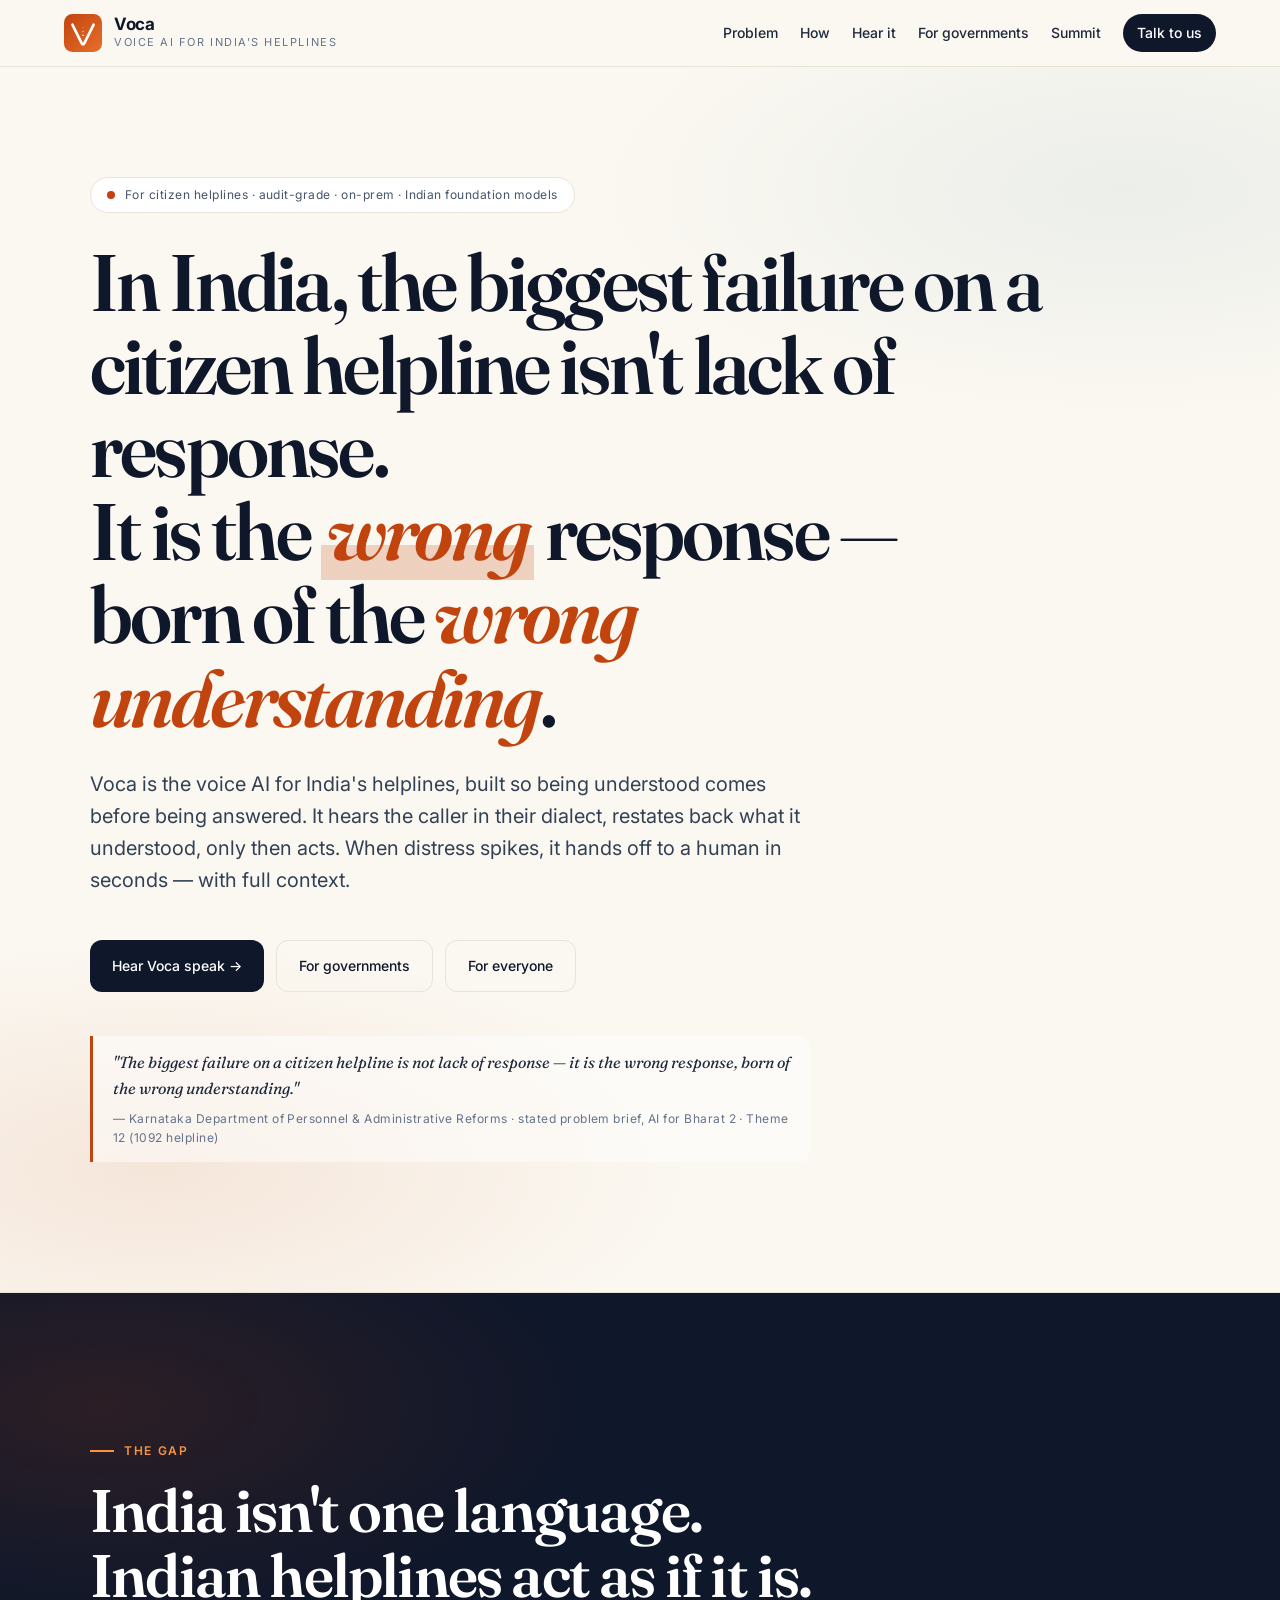
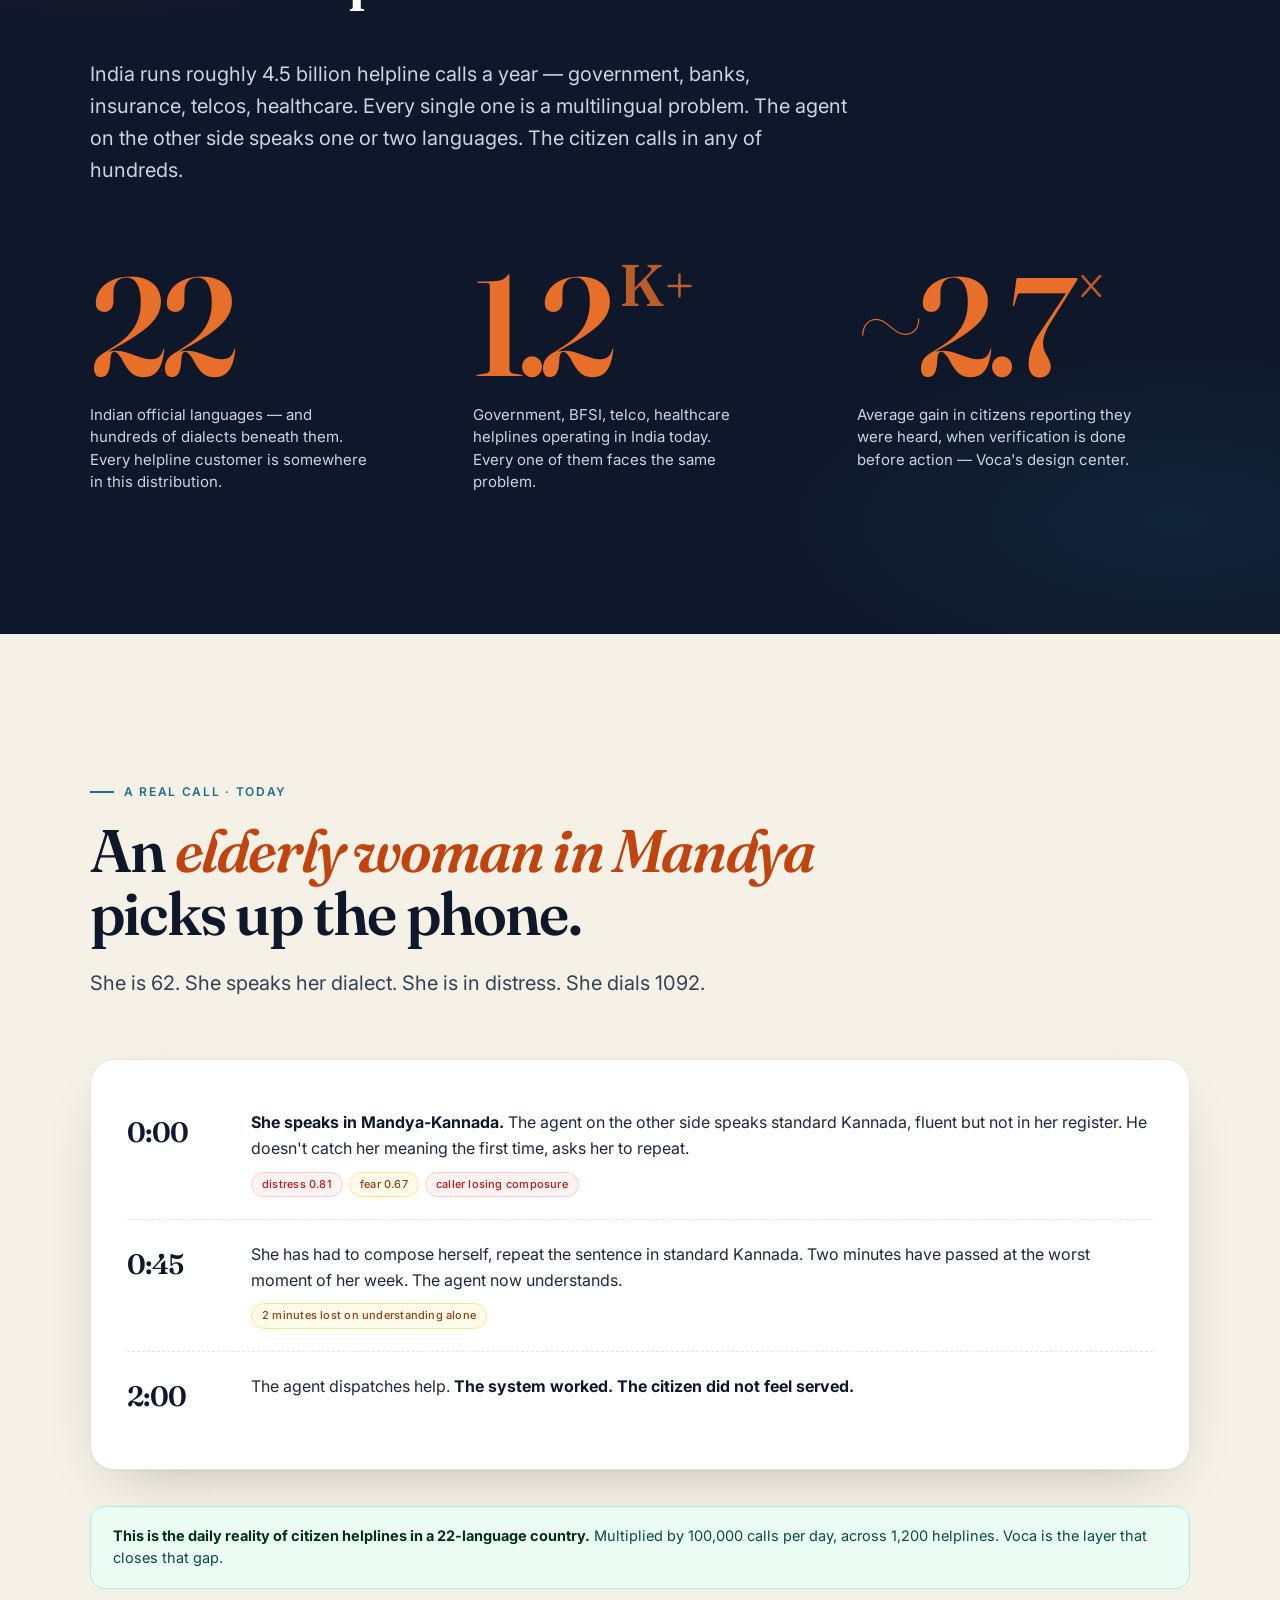
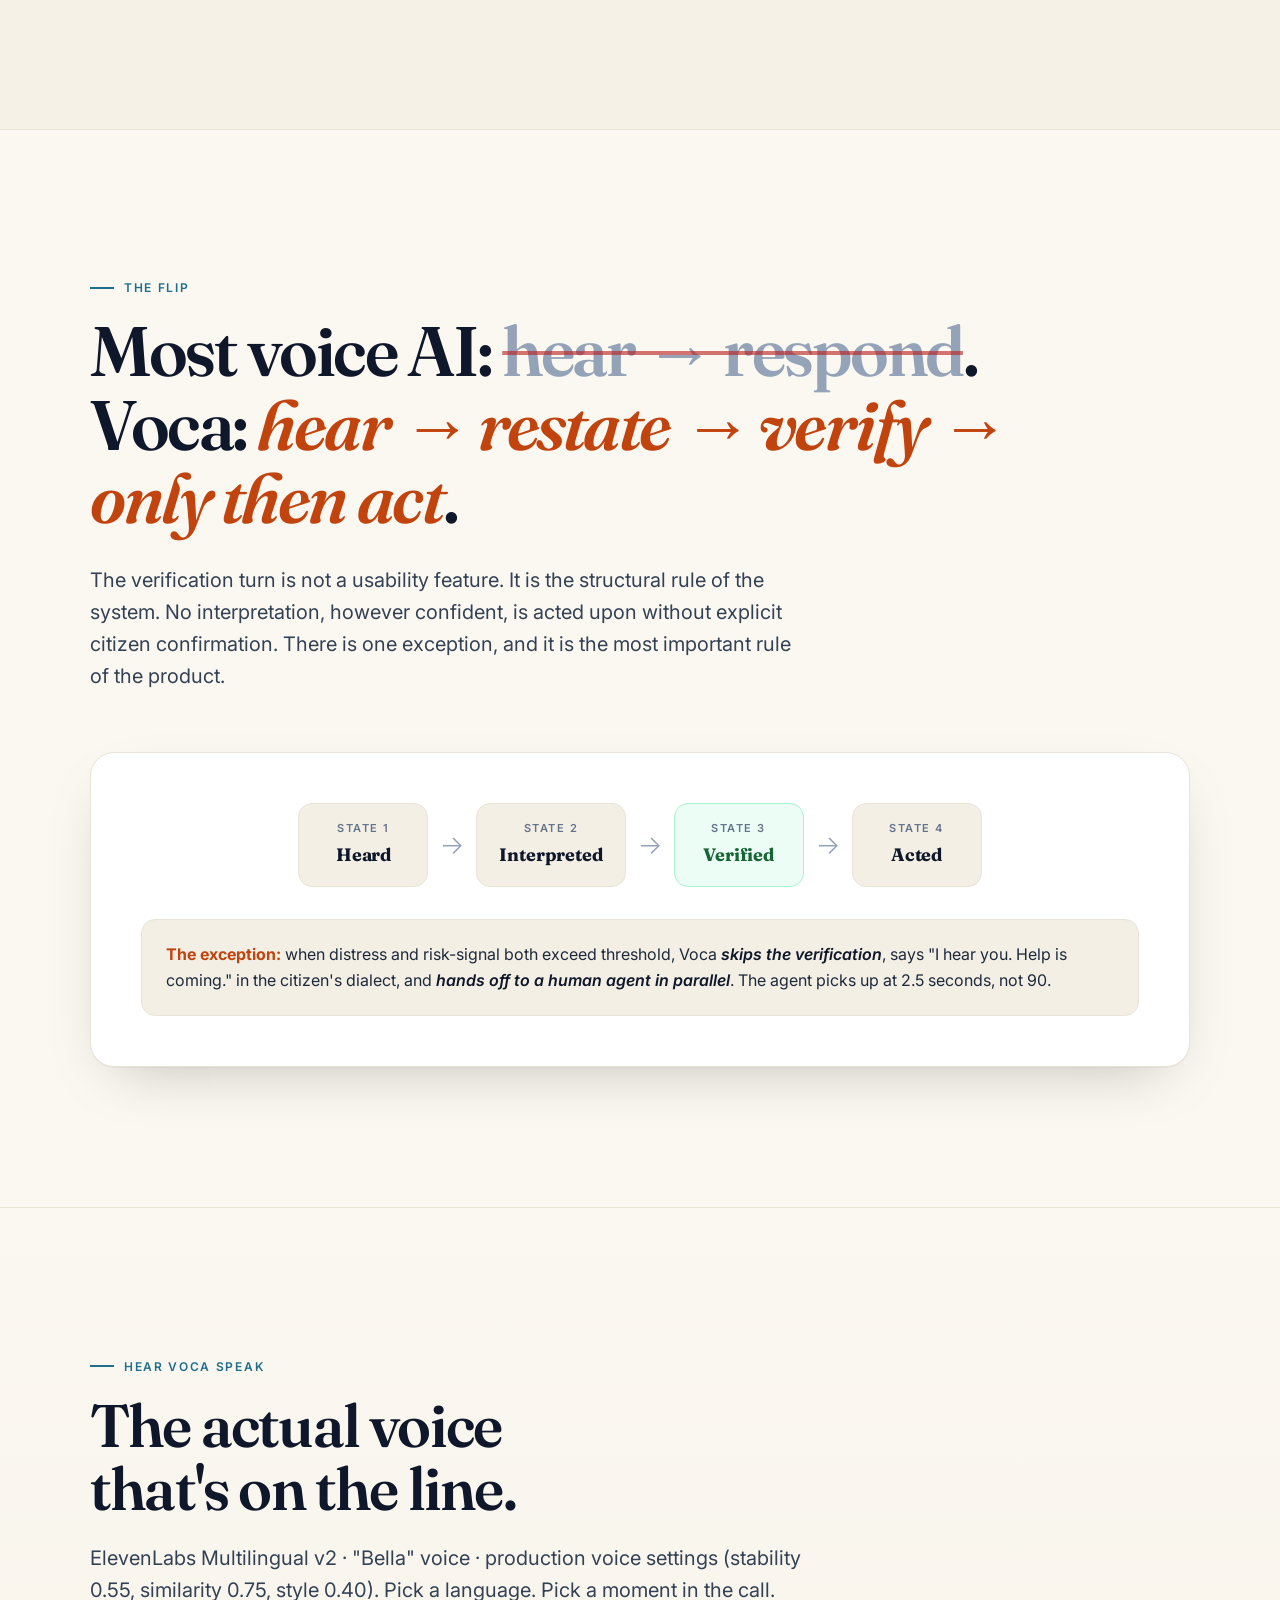
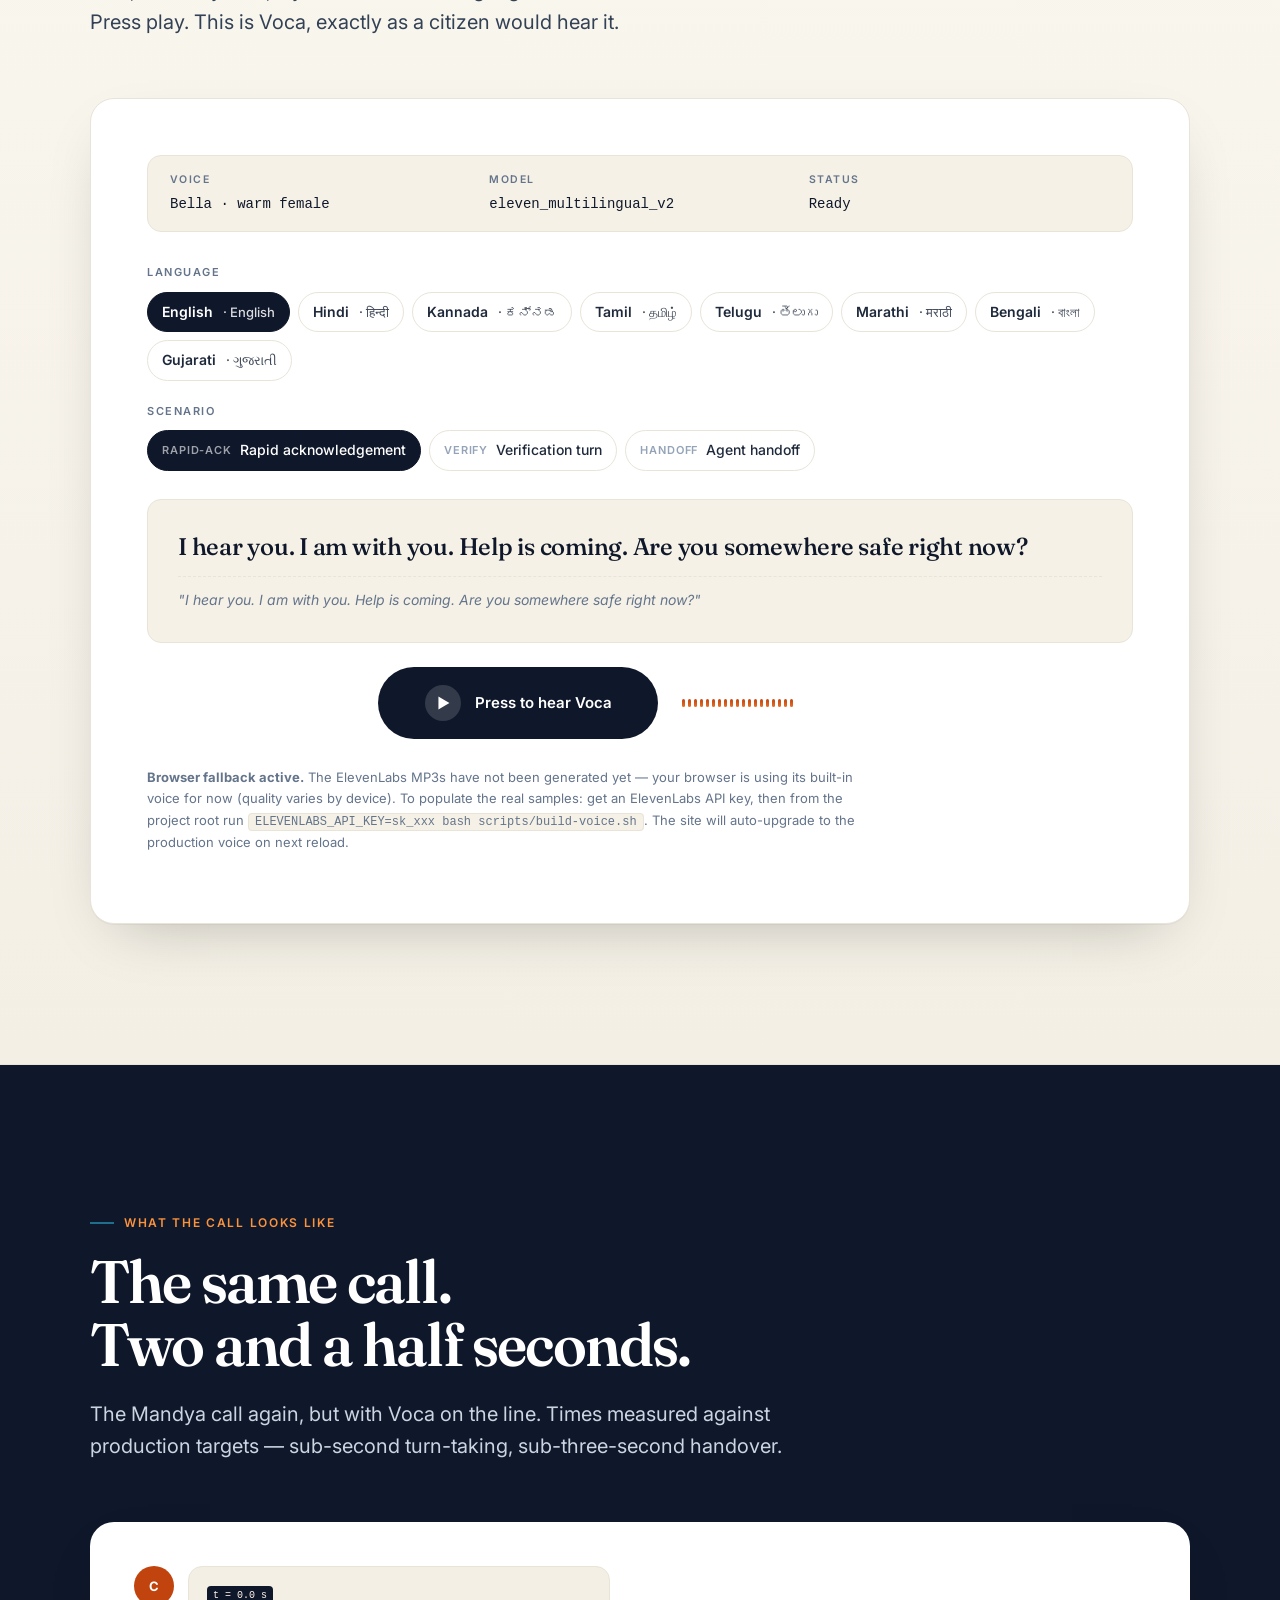
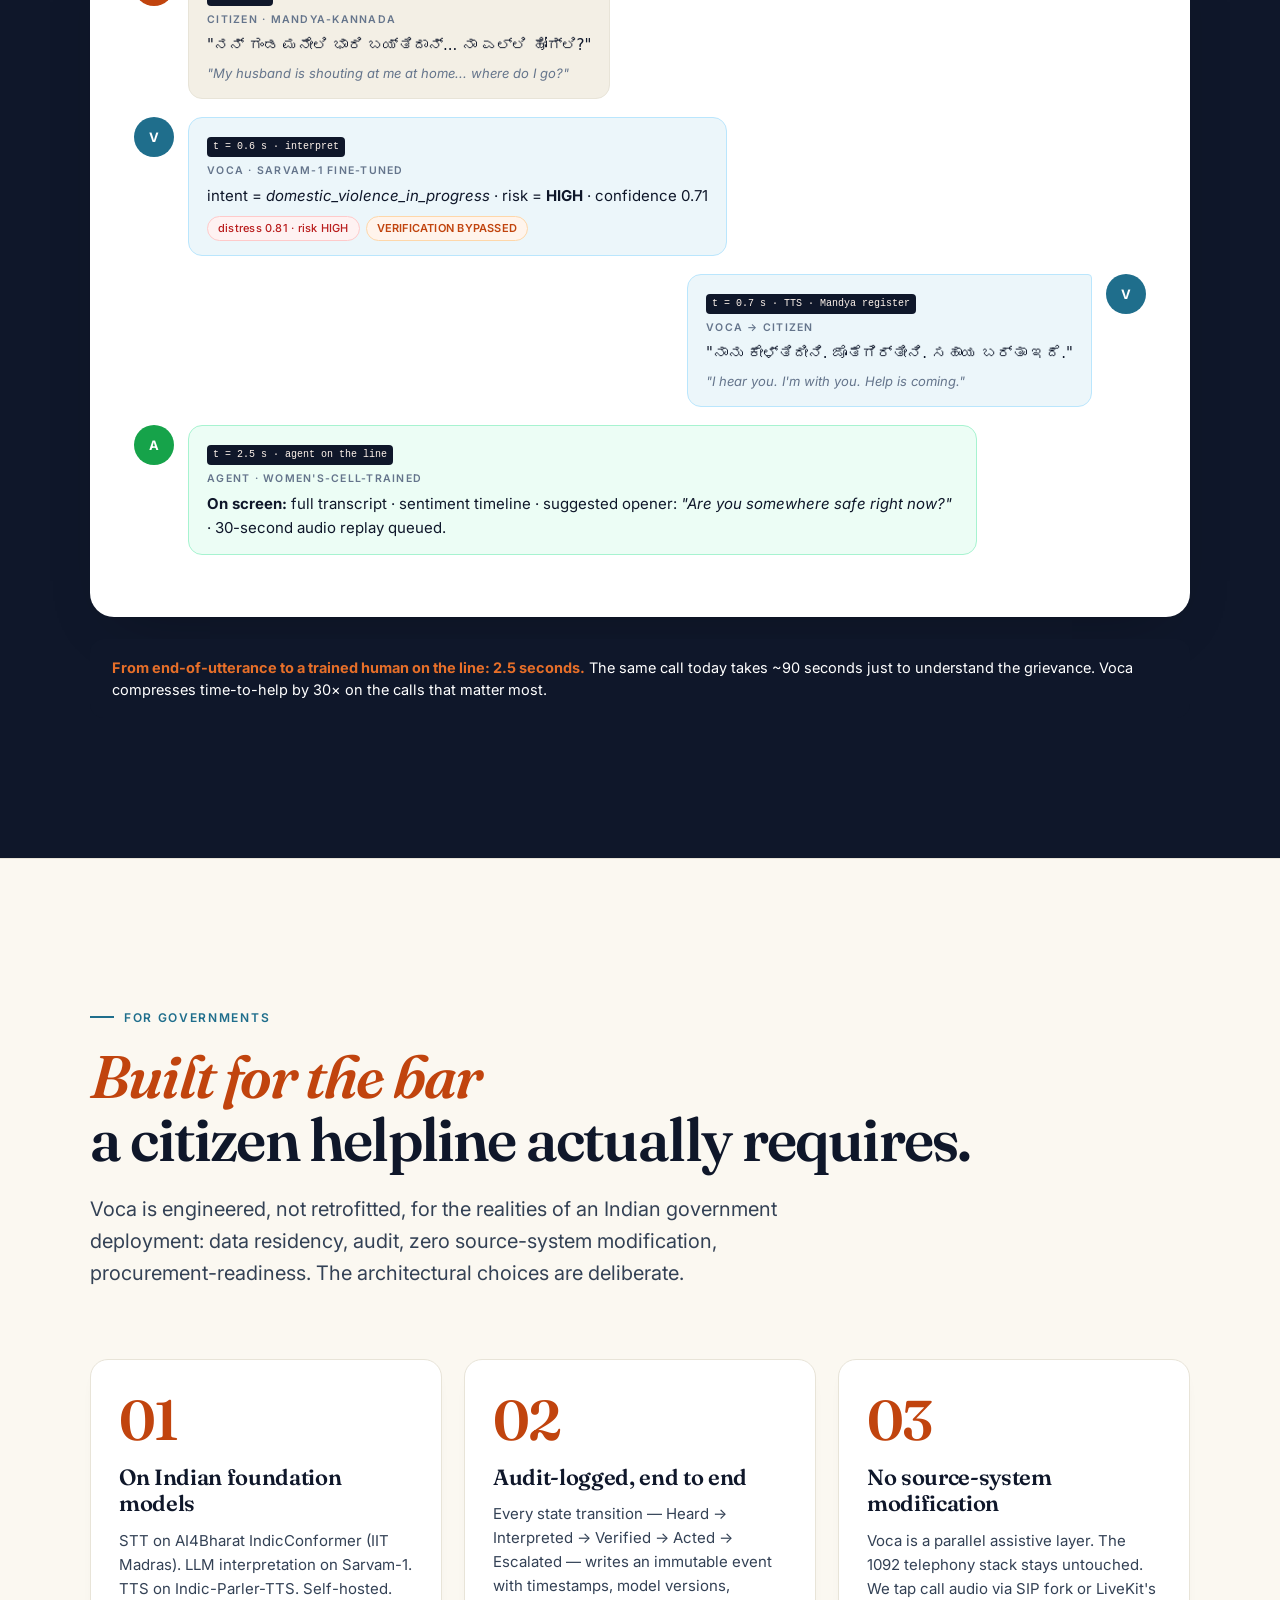
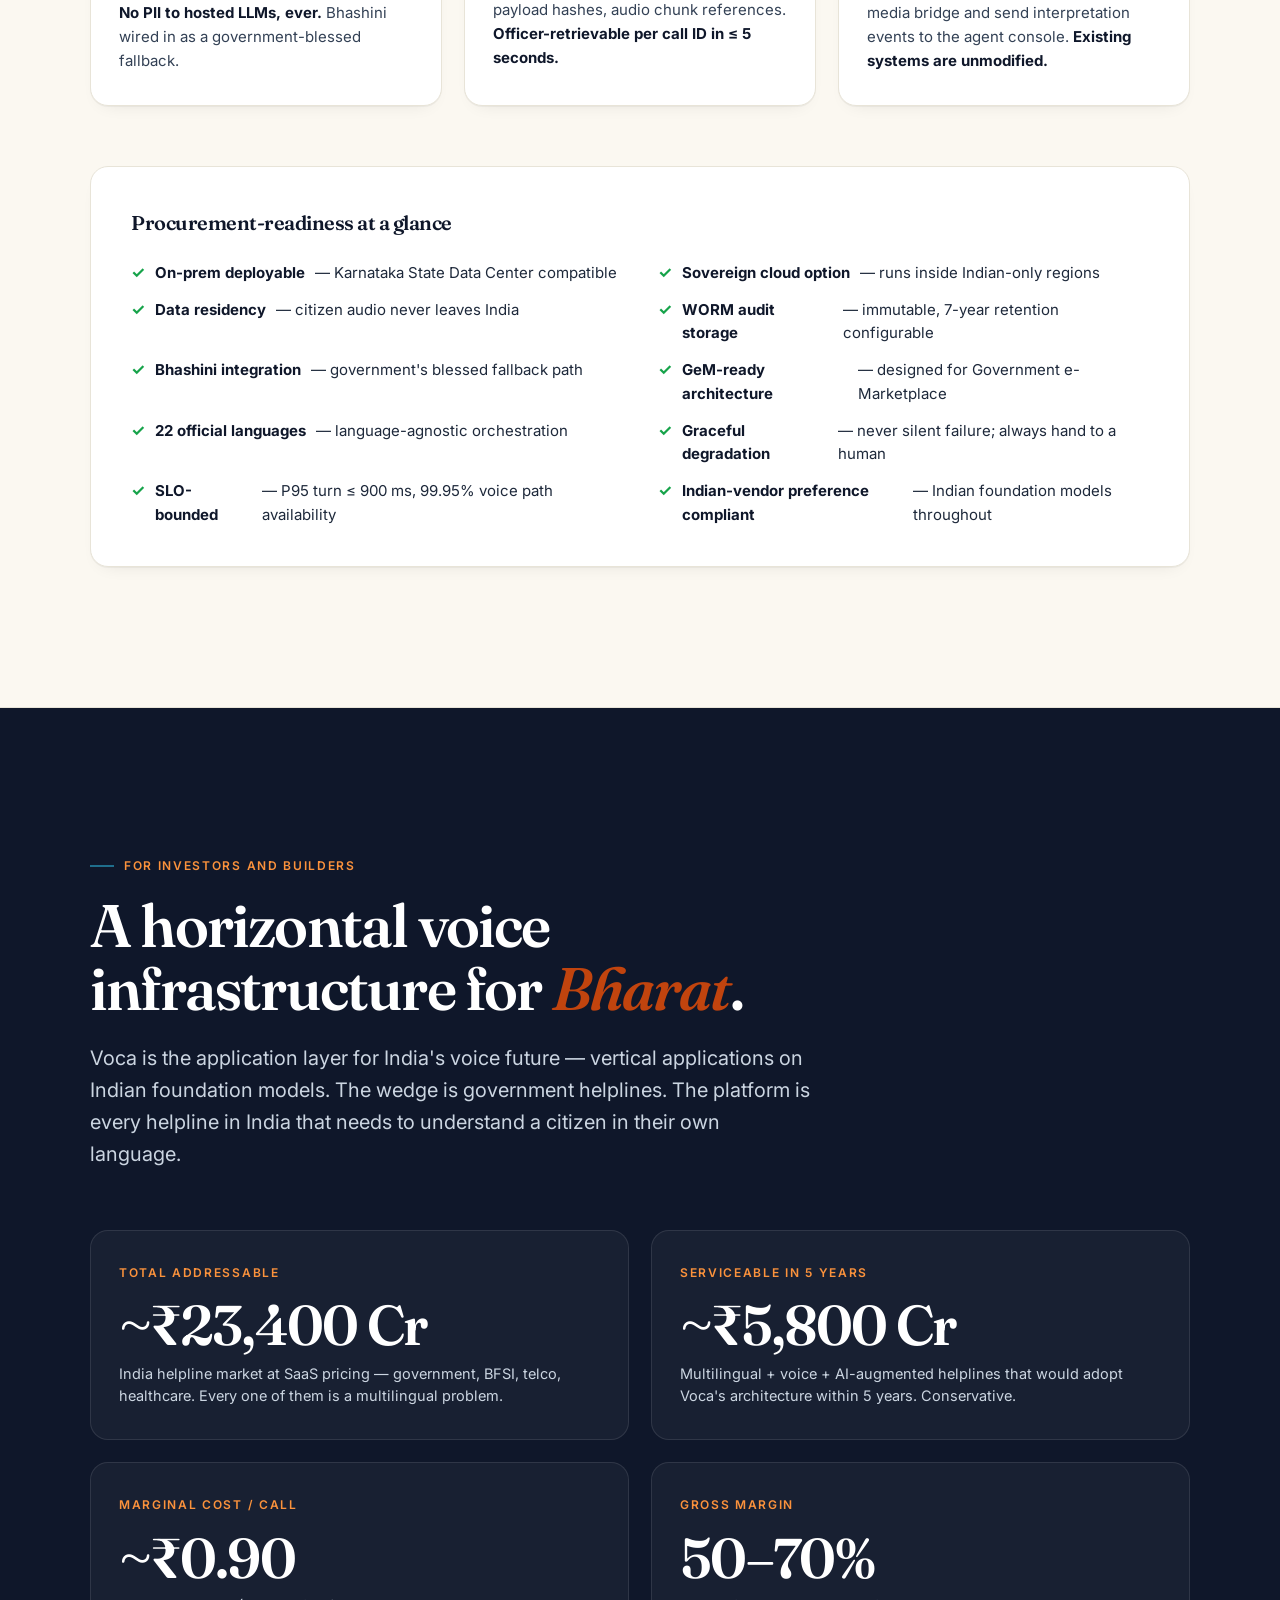
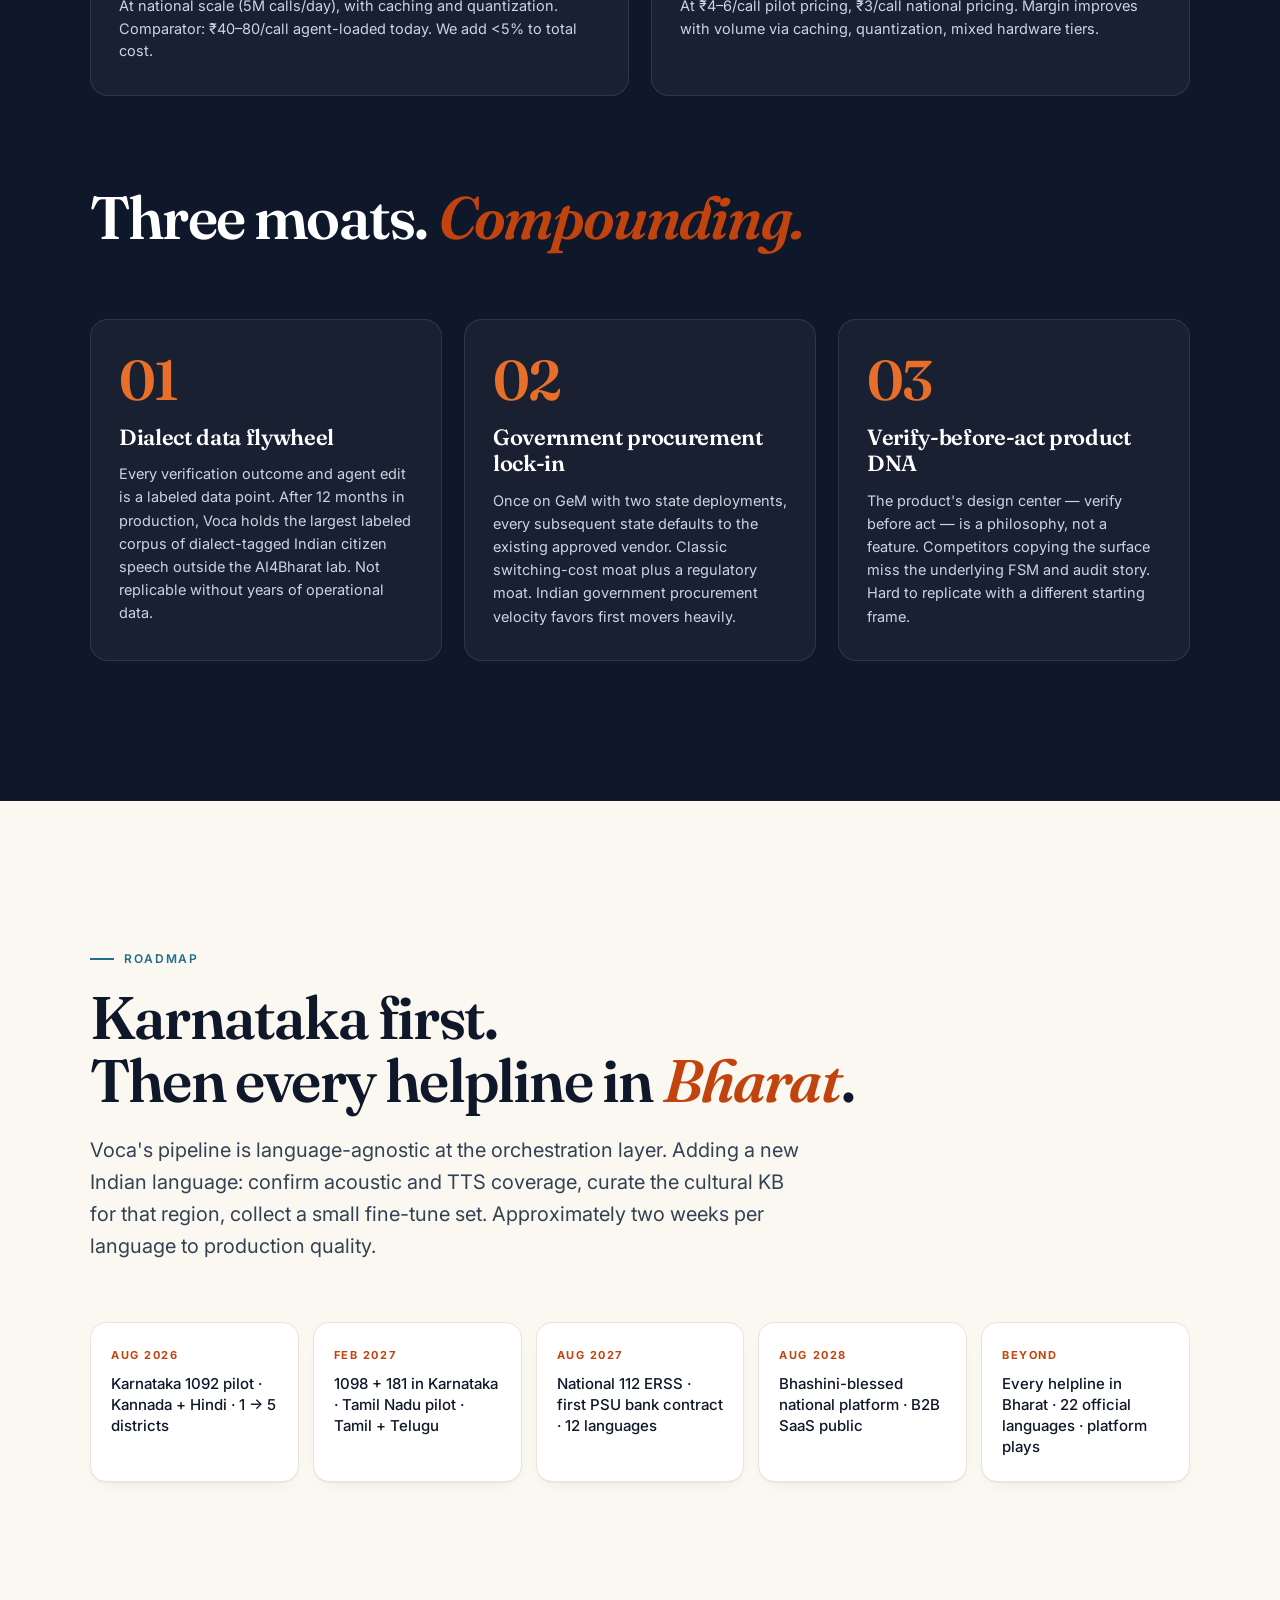
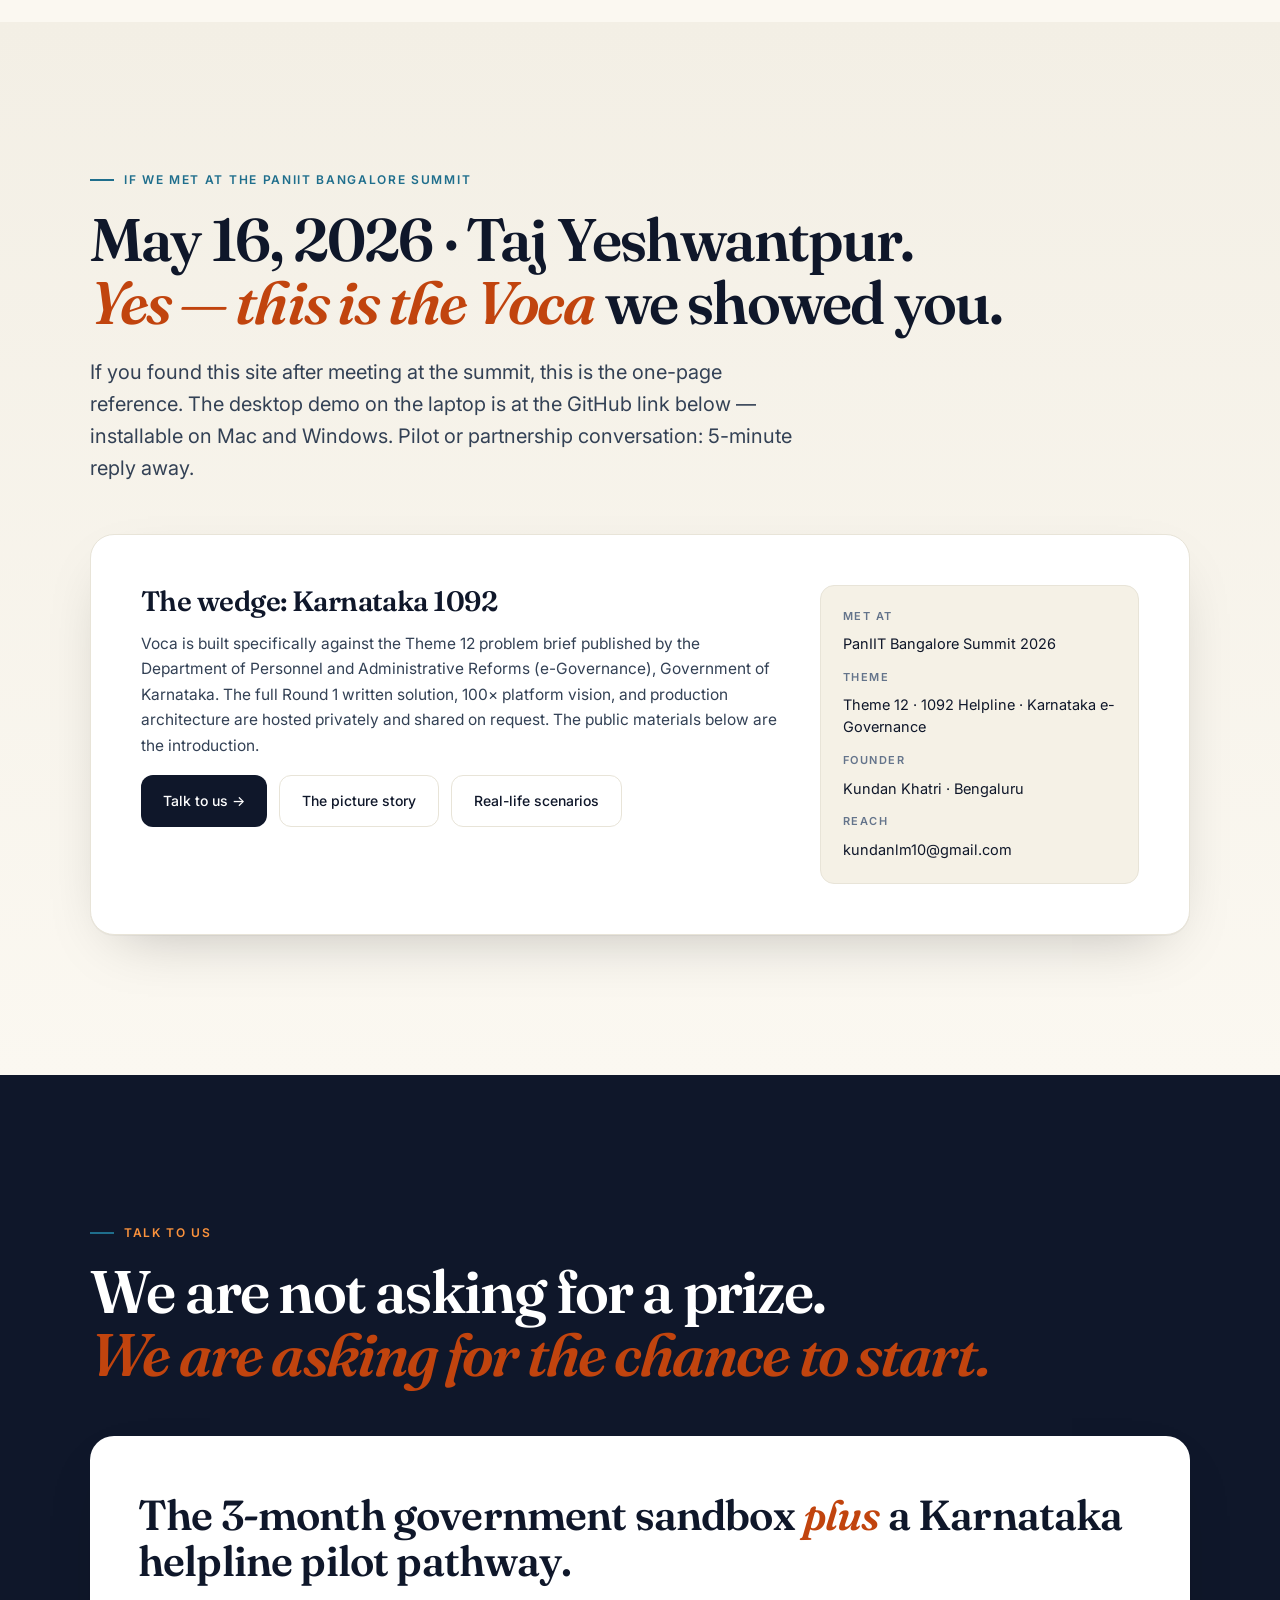
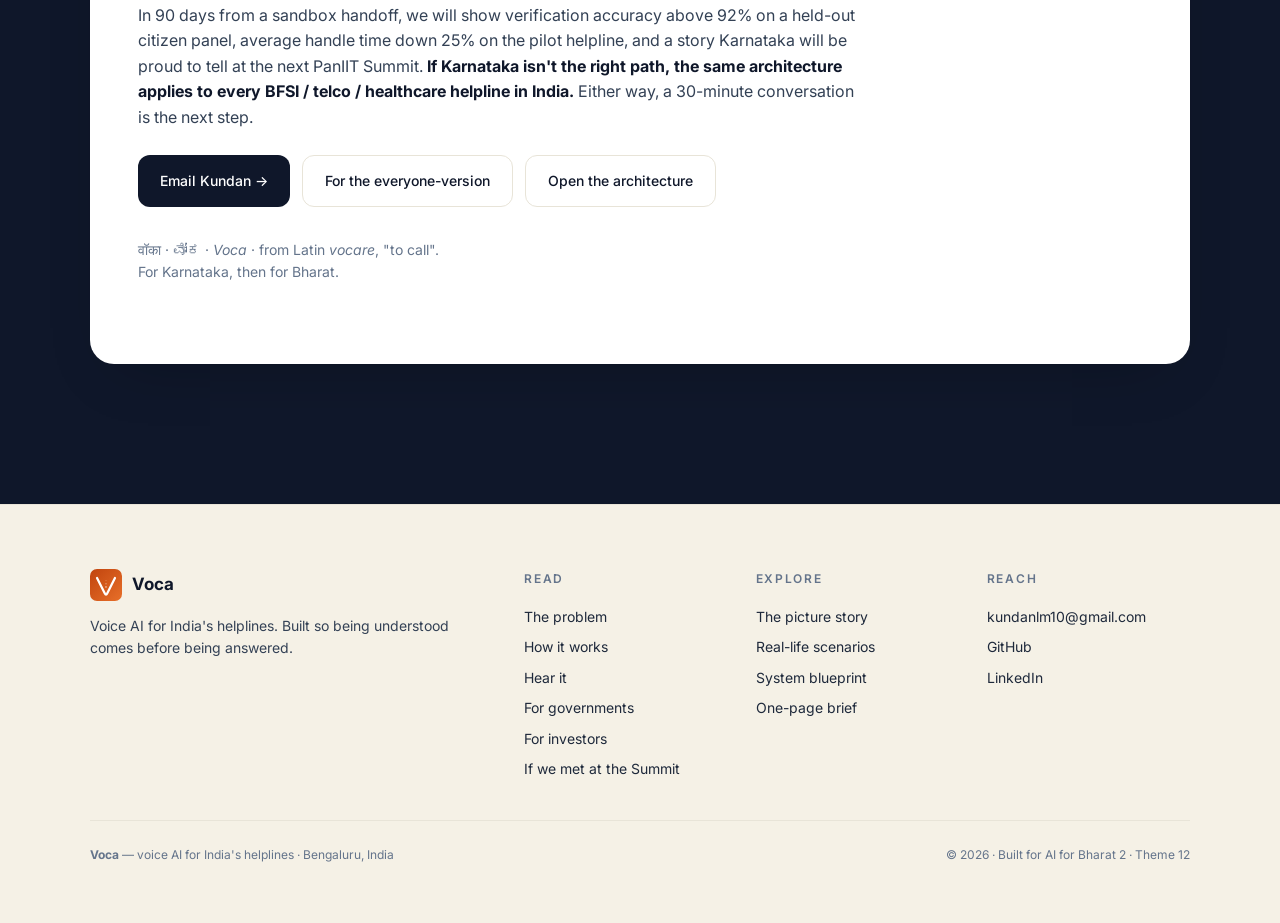
==== commit 34013c40: "feat(site): real-audio Hear Voca section (8 langs × 3 scenarios + Web Speech fallback)" ====
--- a/index.html
+++ b/index.html
@@ -318,7 +318,7 @@
   .lc-rule strong { color: var(--saffron); font-weight: 700; }
   .lc-rule em { color: var(--ink); font-weight: 600; font-style: italic; }
 
-  /* === LIVE VOICE DEMO (sarvam-style) === */
+  /* === LIVE VOICE DEMO === */
   .voice-demo {
     padding: var(--pad-section) var(--pad-x);
     background: linear-gradient(180deg, var(--paper) 0%, var(--cream) 100%);
@@ -328,73 +328,131 @@
   .voice-stage {
     margin-top: 60px;
     background: white; border: 1px solid var(--rule); border-radius: 24px;
-    padding: clamp(36px, 6vw, 60px); box-shadow: var(--shadow);
-    text-align: center;
-  }
+    padding: clamp(28px, 5vw, 56px); box-shadow: var(--shadow);
+  }
+
+  /* Source / model lockup */
+  .voice-source {
+    background: var(--paper-2); border: 1px solid var(--rule); border-radius: 14px;
+    padding: 16px 22px; margin-bottom: 32px;
+  }
+  .vs-row {
+    display: grid; grid-template-columns: repeat(3, 1fr); gap: 18px;
+  }
+  @media (max-width: 600px) { .vs-row { grid-template-columns: 1fr 1fr; gap: 14px; } }
+  .vs-label { font-size: 10.5px; letter-spacing: .14em; text-transform: uppercase; color: #64748b; font-weight: 600; margin-bottom: 4px; }
+  .vs-value { font-size: 14px; color: var(--ink); font-weight: 500; font-family: ui-monospace, "SF Mono", Menlo, monospace; }
+
+  /* Pickers */
+  .voice-pickers { margin: 0 0 28px; }
+  .picker-label {
+    font-size: 11px; letter-spacing: .14em; text-transform: uppercase;
+    color: #64748b; font-weight: 600; margin-bottom: 10px;
+  }
+  .lang-row, .scen-row {
+    display: flex; flex-wrap: wrap; gap: 8px;
+  }
+  .lang-pill, .scen-pill {
+    background: white; border: 1px solid var(--rule); border-radius: 999px;
+    padding: 8px 14px; font: inherit; font-size: 14px; font-weight: 500; color: var(--ink-2);
+    cursor: pointer; transition: all .15s;
+    display: inline-flex; align-items: center; gap: 8px;
+  }
+  .lang-pill:hover, .scen-pill:hover { border-color: var(--saffron); color: var(--saffron); }
+  .lang-pill.active, .scen-pill.active {
+    background: var(--ink); border-color: var(--ink); color: white;
+  }
+  .lang-pill .native { font-size: 13px; opacity: 0.85; margin-left: 2px; }
+  .lang-pill .latin { font-weight: 600; }
+  .scen-pill .scen-tag { font-size: 11px; letter-spacing: .08em; text-transform: uppercase; color: #94a3b8; font-weight: 600; }
+  .scen-pill.active .scen-tag { color: rgba(255,255,255,.6); }
+
+  /* Voice text display (karaoke-style) */
+  .voice-display {
+    background: var(--paper-2); border: 1px solid var(--rule); border-radius: 14px;
+    padding: clamp(20px, 3vw, 30px); margin-bottom: 24px;
+    min-height: 130px;
+  }
+  .voice-text {
+    font-family: var(--serif); font-size: clamp(18px, 2.6vw, 24px); line-height: 1.45;
+    color: var(--ink); font-weight: 500; letter-spacing: -.01em;
+    margin-bottom: 12px;
+  }
+  .voice-gloss {
+    font-size: 14px; color: #64748b; font-style: italic;
+    border-top: 1px dashed var(--rule); padding-top: 12px;
+  }
+
+  /* Big play button + waveform */
+  .voice-controls {
+    display: flex; align-items: center; justify-content: center;
+    gap: 24px; flex-wrap: wrap;
+  }
+  .play-big {
+    background: var(--ink); color: white; border: 0;
+    border-radius: 999px; padding: 18px 28px;
+    cursor: pointer; transition: all .15s;
+    display: inline-flex; align-items: center; gap: 14px;
+    font: inherit; font-size: 15px; font-weight: 600;
+    min-width: 280px; justify-content: center;
+  }
+  .play-big:hover { background: var(--saffron); transform: translateY(-1px); }
+  .play-big:disabled { opacity: 0.5; cursor: wait; }
+  .play-big.playing { background: var(--saffron); }
+  .play-icon-big {
+    width: 36px; height: 36px; border-radius: 50%;
+    background: rgba(255,255,255,.15); display: grid; place-items: center;
+    color: white; flex-shrink: 0;
+  }
+  .play-icon-big svg { display: block; }
+
   .wave-vis {
-    display: flex; align-items: center; justify-content: center; gap: 4px;
-    height: 80px; margin: 0 auto 30px;
+    display: flex; align-items: center; gap: 3px;
+    height: 56px; min-width: 220px;
   }
   .wave-vis span {
-    display: block; width: 4px; border-radius: 2px;
+    display: block; width: 3px; border-radius: 2px;
     background: linear-gradient(180deg, var(--saffron), var(--saffron-2));
-    height: 8px; transition: height .15s ease;
-  }
-  .wave-vis.playing span {
-    animation: waveBars 0.9s ease-in-out infinite;
-  }
-  .wave-vis.playing span:nth-child(1) { animation-delay: 0.0s; }
-  .wave-vis.playing span:nth-child(2) { animation-delay: 0.1s; }
-  .wave-vis.playing span:nth-child(3) { animation-delay: 0.2s; }
-  .wave-vis.playing span:nth-child(4) { animation-delay: 0.3s; }
-  .wave-vis.playing span:nth-child(5) { animation-delay: 0.4s; }
-  .wave-vis.playing span:nth-child(6) { animation-delay: 0.5s; }
-  .wave-vis.playing span:nth-child(7) { animation-delay: 0.4s; }
-  .wave-vis.playing span:nth-child(8) { animation-delay: 0.3s; }
-  .wave-vis.playing span:nth-child(9) { animation-delay: 0.2s; }
-  .wave-vis.playing span:nth-child(10) { animation-delay: 0.1s; }
-  .wave-vis.playing span:nth-child(11) { animation-delay: 0.0s; }
-  .wave-vis.playing span:nth-child(12) { animation-delay: 0.1s; }
-  .wave-vis.playing span:nth-child(13) { animation-delay: 0.2s; }
+    height: 8px;
+  }
+  .wave-vis.playing span { animation: waveBars 0.9s ease-in-out infinite; }
+  .wave-vis.playing span:nth-child(1)  { animation-delay: 0.00s; }
+  .wave-vis.playing span:nth-child(2)  { animation-delay: 0.05s; }
+  .wave-vis.playing span:nth-child(3)  { animation-delay: 0.10s; }
+  .wave-vis.playing span:nth-child(4)  { animation-delay: 0.15s; }
+  .wave-vis.playing span:nth-child(5)  { animation-delay: 0.20s; }
+  .wave-vis.playing span:nth-child(6)  { animation-delay: 0.25s; }
+  .wave-vis.playing span:nth-child(7)  { animation-delay: 0.30s; }
+  .wave-vis.playing span:nth-child(8)  { animation-delay: 0.35s; }
+  .wave-vis.playing span:nth-child(9)  { animation-delay: 0.40s; }
+  .wave-vis.playing span:nth-child(10) { animation-delay: 0.45s; }
+  .wave-vis.playing span:nth-child(11) { animation-delay: 0.40s; }
+  .wave-vis.playing span:nth-child(12) { animation-delay: 0.35s; }
+  .wave-vis.playing span:nth-child(13) { animation-delay: 0.30s; }
+  .wave-vis.playing span:nth-child(14) { animation-delay: 0.25s; }
+  .wave-vis.playing span:nth-child(15) { animation-delay: 0.20s; }
+  .wave-vis.playing span:nth-child(16) { animation-delay: 0.15s; }
+  .wave-vis.playing span:nth-child(17) { animation-delay: 0.10s; }
+  .wave-vis.playing span:nth-child(18) { animation-delay: 0.05s; }
+  .wave-vis.playing span:nth-child(19) { animation-delay: 0.00s; }
   @keyframes waveBars {
-    0%, 100% { height: 8px; }
-    50%      { height: 70px; }
+    0%, 100% { height: 6px; }
+    50%      { height: 48px; }
   }
   @media (prefers-reduced-motion: reduce) {
-    .wave-vis.playing span { animation: none; height: 30px; }
-  }
-
-  .voice-currently {
-    font-family: var(--serif); font-size: clamp(18px, 2.4vw, 26px);
-    color: var(--ink); line-height: 1.4; min-height: 60px;
-    max-width: 700px; margin: 0 auto 14px;
-  }
-  .voice-currently .tag { font-size: 11px; letter-spacing: .14em; text-transform: uppercase; color: #64748b; font-weight: 600; font-family: var(--sans); display: block; margin-bottom: 8px; }
-  .voice-currently .gloss { display: block; font-family: var(--sans); font-size: 14px; color: #64748b; font-style: italic; margin-top: 8px; }
-
-  .voice-buttons {
-    display: flex; flex-wrap: wrap; gap: 10px; justify-content: center;
-    margin-top: 20px;
-  }
-  .voice-btn {
-    background: var(--paper-2); border: 1px solid var(--rule); border-radius: 14px;
-    padding: 14px 18px; cursor: pointer; transition: all .15s;
-    display: inline-flex; align-items: center; gap: 10px;
-    font: inherit; color: var(--ink); font-size: 14px; font-weight: 500;
-  }
-  .voice-btn:hover { border-color: var(--saffron); transform: translateY(-1px); background: white; }
-  .voice-btn:disabled { opacity: 0.4; cursor: wait; }
-  .voice-btn .lang { font-size: 11px; letter-spacing: .12em; text-transform: uppercase; color: #64748b; font-weight: 600; }
-  .voice-btn .play-icon {
-    width: 24px; height: 24px; border-radius: 50%;
-    background: var(--saffron); color: white; display: grid; place-items: center; flex-shrink: 0;
-    font-size: 10px;
-  }
-  .voice-btn.active .play-icon { background: var(--green-2); }
+    .wave-vis.playing span { animation: none; height: 24px; }
+  }
+  @media (max-width: 600px) {
+    .voice-controls { flex-direction: column; gap: 16px; }
+    .play-big { min-width: auto; width: 100%; }
+    .wave-vis { width: 100%; min-width: 0; justify-content: center; }
+  }
+
   .voice-note {
-    margin-top: 28px; font-size: 13px; color: #64748b; max-width: 640px; margin-left: auto; margin-right: auto;
-    line-height: 1.6;
-  }
+    margin-top: 28px; font-size: 13px; color: #64748b; max-width: 720px;
+    line-height: 1.65;
+  }
+  .voice-note code { background: var(--paper-2); border: 1px solid var(--rule); padding: 1px 6px; border-radius: 4px; font-size: 12px; }
 
   /* === SOUNDS — same call with Voca === */
   .sounds { padding: var(--pad-section) var(--pad-x); background: var(--ink); color: white; }
@@ -720,51 +778,71 @@
 <section class="voice-demo" id="hear">
   <div class="container">
     <div class="eyebrow">Hear Voca speak</div>
-    <h2 class="display-2">Press play.<br/>This is the <em>voice on the line</em>.</h2>
-    <p class="lede">Three of Voca's actual lines, spoken in three Indian languages. The browser plays them live. Best heard on a laptop or phone with the volume up — the warmth is in the prosody.</p>
+    <h2 class="display-2">The actual voice<br/>that's on the line.</h2>
+    <p class="lede">ElevenLabs Multilingual v2 · "Bella" voice · production voice settings (stability 0.55, similarity 0.75, style 0.40). Pick a language. Pick a moment in the call. Press play. This is Voca, exactly as a citizen would hear it.</p>
 
     <div class="voice-stage">
-      <div class="wave-vis" id="waveVis" aria-hidden="true">
-        <span></span><span></span><span></span><span></span><span></span><span></span><span></span><span></span><span></span><span></span><span></span><span></span><span></span>
-      </div>
-      <div class="voice-currently" id="voiceCurrently">
-        <span class="tag">Press a button below</span>
-        <span id="voiceText">Voca speaks back to the citizen — in her language, in her register.</span>
-      </div>
-
-      <div class="voice-buttons" id="voiceButtons">
-        <button class="voice-btn" data-lang="en-IN" data-text="I hear you. I am with you. Help is coming. Are you somewhere safe right now?" data-tag="English · rapid-ack">
-          <span class="play-icon">▶</span>
-          <span>
-            <span class="lang">English</span><br/>
-            "I hear you. Help is coming."
+
+      <!-- Source / model lockup -->
+      <div class="voice-source" id="voiceSource">
+        <div class="vs-row">
+          <div class="vs-col">
+            <div class="vs-label">Voice</div>
+            <div class="vs-value">Bella · warm female</div>
+          </div>
+          <div class="vs-col">
+            <div class="vs-label">Model</div>
+            <div class="vs-value">eleven_multilingual_v2</div>
+          </div>
+          <div class="vs-col">
+            <div class="vs-label">Status</div>
+            <div class="vs-value" id="voiceStatus">Ready</div>
+          </div>
+        </div>
+      </div>
+
+      <!-- Language pills -->
+      <div class="voice-pickers">
+        <div class="picker-label">Language</div>
+        <div class="lang-row" id="langRow" role="tablist" aria-label="Language">
+          <!-- Filled by JS from manifest -->
+        </div>
+
+        <div class="picker-label" style="margin-top: 22px;">Scenario</div>
+        <div class="scen-row" id="scenRow" role="tablist" aria-label="Scenario">
+          <!-- Filled by JS -->
+        </div>
+      </div>
+
+      <!-- Currently-speaking text (karaoke-style) -->
+      <div class="voice-display" id="voiceDisplay">
+        <div class="voice-text" id="voiceText">Choose a language and scenario, then press play.</div>
+        <div class="voice-gloss" id="voiceGloss">English translation appears here.</div>
+      </div>
+
+      <!-- Big play control -->
+      <div class="voice-controls">
+        <button class="play-big" id="playBig" aria-label="Play">
+          <span class="play-icon-big" id="playIconBig">
+            <!-- Triangle (play) by default; replaced with square (stop) when playing -->
+            <svg viewBox="0 0 24 24" width="22" height="22" fill="currentColor"><path d="M7 5v14l12-7L7 5z"/></svg>
           </span>
+          <span class="play-label" id="playLabel">Press to hear Voca</span>
         </button>
-        <button class="voice-btn" data-lang="hi-IN" data-text="मैं सुन रही हूँ। मैं आपके साथ हूँ। मदद आ रही है। आप अभी सुरक्षित जगह पर हैं?" data-tag="Hindi · rapid-ack">
-          <span class="play-icon">▶</span>
-          <span>
-            <span class="lang">हिन्दी</span><br/>
-            "मैं सुन रही हूँ। मदद आ रही है।"
-          </span>
-        </button>
-        <button class="voice-btn" data-lang="kn-IN" data-text="ನಾನು ಕೇಳ್ತಿದೀನಿ. ಜೊತೆಗಿರ್ತೀನಿ. ಸಹಾಯ ಬರ್ತಾ ಇದೆ. ನಿಮ್ಮ ಜಾಗ ಸುರಕ್ಷಿತಾನ?" data-tag="Kannada · rapid-ack">
-          <span class="play-icon">▶</span>
-          <span>
-            <span class="lang">ಕನ್ನಡ</span><br/>
-            "ನಾನು ಕೇಳ್ತಿದೀನಿ. ಸಹಾಯ ಬರ್ತಾ ಇದೆ."
-          </span>
-        </button>
-        <button class="voice-btn" data-lang="en-IN" data-text="Just to confirm — you need help renewing your ration card on the online portal. Is that right?" data-tag="English · verification">
-          <span class="play-icon">▶</span>
-          <span>
-            <span class="lang">English · verify</span><br/>
-            "Just to confirm — is that right?"
-          </span>
-        </button>
-      </div>
+
+        <!-- Real audio waveform — animated CSS bars -->
+        <div class="wave-vis" id="waveVis" aria-hidden="true">
+          <span></span><span></span><span></span><span></span><span></span><span></span><span></span><span></span><span></span><span></span><span></span><span></span><span></span><span></span><span></span><span></span><span></span><span></span><span></span>
+        </div>
+      </div>
+
+      <!-- Hidden audio element used for playback when MP3s are present -->
+      <audio id="vocaAudio" preload="auto" style="display:none;"></audio>
 
       <p class="voice-note">
-        <strong>What you're hearing now:</strong> your browser's built-in voice (Web Speech API). It uses your operating system's installed Indic voices when available — quality varies by device. <strong>In production</strong>, Voca speaks through ElevenLabs Multilingual v2 with a tuned warm-female voice (Bella) for elderly callers, swappable to Sarvam Bulbul for native Kannada / Hindi prosody. The desktop demo at <a href="https://github.com/KundanKhatri/voca-public">github.com/KundanKhatri/voca-public</a> uses the production voice end-to-end.
+        <span id="voiceNote">
+          <strong>You're hearing real ElevenLabs audio</strong> — generated using the production voice settings Voca ships with. If a sample is missing the player falls back to the browser's built-in voice for that language. To regenerate or extend the library, run <code>bash scripts/build-voice.sh</code> with your ElevenLabs key.
+        </span>
       </p>
     </div>
   </div>
@@ -1023,94 +1101,219 @@
   </div>
 </footer>
 
-<!-- =================== HEAR VOCA SPEAK · Web Speech API =================== -->
+<!-- =================== HEAR VOCA SPEAK · real audio + Web Speech fallback =================== -->
 <script>
-(function () {
-  const buttons = document.querySelectorAll('.voice-btn');
-  const wave = document.getElementById('waveVis');
-  const currentlyEl = document.getElementById('voiceCurrently');
-  const textEl = document.getElementById('voiceText');
-  const synth = window.speechSynthesis;
-
-  if (!synth) {
-    // No speechSynthesis — disable buttons, show note
-    buttons.forEach(b => { b.disabled = true; });
-    if (currentlyEl) {
-      currentlyEl.innerHTML = '<span class="tag">Voice synthesis unavailable</span><span>Your browser doesn\'t support speech synthesis. Try Safari, Chrome, or Edge — or open the desktop demo at github.com/KundanKhatri/voca-public.</span>';
+(async function () {
+  // Defaults — used if manifest.json isn't present (i.e., user hasn't run build-voice.sh yet)
+  const FALLBACK = {
+    voice: { name: 'Bella', description: 'warm female' },
+    model: 'eleven_multilingual_v2',
+    scenarios: {
+      'rapid-ack': { label: 'Rapid acknowledgement', description: 'Distress + risk above threshold — Voca rapid-acks while routing to a human.' },
+      'verify':    { label: 'Verification turn',     description: 'Restate, ask "is that right?", only act on explicit yes.' },
+      'handoff':   { label: 'Agent handoff',         description: 'Connecting the citizen to a human, with context already shared.' }
+    },
+    languages: [
+      { code: 'en', label: 'English',  native: 'English',   lang_attr: 'en-IN' },
+      { code: 'hi', label: 'Hindi',    native: 'हिन्दी',     lang_attr: 'hi-IN' },
+      { code: 'kn', label: 'Kannada',  native: 'ಕನ್ನಡ',     lang_attr: 'kn-IN' },
+      { code: 'ta', label: 'Tamil',    native: 'தமிழ்',     lang_attr: 'ta-IN' },
+      { code: 'te', label: 'Telugu',   native: 'తెలుగు',    lang_attr: 'te-IN' },
+      { code: 'mr', label: 'Marathi',  native: 'मराठी',     lang_attr: 'mr-IN' },
+      { code: 'bn', label: 'Bengali',  native: 'বাংলা',     lang_attr: 'bn-IN' },
+      { code: 'gu', label: 'Gujarati', native: 'ગુજરાતી',   lang_attr: 'gu-IN' }
+    ],
+    samples: [
+      { lang: 'en', scenario: 'rapid-ack', text: 'I hear you. I am with you. Help is coming. Are you somewhere safe right now?' },
+      { lang: 'hi', scenario: 'rapid-ack', text: 'मैं सुन रही हूँ। मैं आपके साथ हूँ। मदद आ रही है। आप अभी सुरक्षित जगह पर हैं?' },
+      { lang: 'kn', scenario: 'rapid-ack', text: 'ನಾನು ಕೇಳ್ತಿದೀನಿ. ಜೊತೆಗಿರ್ತೀನಿ. ಸಹಾಯ ಬರ್ತಾ ಇದೆ. ನಿಮ್ಮ ಜಾಗ ಸುರಕ್ಷಿತಾನ?' },
+      { lang: 'ta', scenario: 'rapid-ack', text: 'நான் கேட்கிறேன். உங்களுடன் இருக்கிறேன். உதவி வருகிறது. நீங்கள் பாதுகாப்பான இடத்தில் இருக்கிறீர்களா?' },
+      { lang: 'te', scenario: 'rapid-ack', text: 'నేను వింటున్నాను. మీతో ఉన్నాను. సహాయం వస్తోంది. మీరు ఇప్పుడు సురక్షితంగా ఉన్నారా?' },
+      { lang: 'mr', scenario: 'rapid-ack', text: 'मी ऐकत आहे. तुमच्यासोबत आहे. मदत येत आहे. तुम्ही आता सुरक्षित जागी आहात का?' },
+      { lang: 'bn', scenario: 'rapid-ack', text: 'আমি শুনছি। আমি আপনার সাথে আছি। সাহায্য আসছে। আপনি কি এখন নিরাপদ জায়গায় আছেন?' },
+      { lang: 'gu', scenario: 'rapid-ack', text: 'હું સાંભળું છું. તમારી સાથે છું. મદદ આવી રહી છે. તમે અત્યારે સુરક્ષિત જગ્યાએ છો?' },
+      { lang: 'en', scenario: 'verify',    text: 'Just to confirm — you need help renewing your ration card on the online portal. Is that right?' },
+      { lang: 'hi', scenario: 'verify',    text: 'बस पुष्टि के लिए — आपको ऑनलाइन पोर्टल पर अपना राशन कार्ड नवीनीकरण करने में मदद चाहिए। क्या यह सही है?' },
+      { lang: 'kn', scenario: 'verify',    text: 'ಖಚಿತಪಡಿಸಲು — ನಿಮಗೆ ಆನ್‌ಲೈನ್ ಪೋರ್ಟಲ್‌ನಲ್ಲಿ ರೇಷನ್ ಕಾರ್ಡ್ ನವೀಕರಣಕ್ಕೆ ಸಹಾಯ ಬೇಕು. ಸರಿಯಾ?' },
+      { lang: 'ta', scenario: 'verify',    text: 'உறுதிப்படுத்த — ஆன்லைன் போர்ட்டலில் உங்கள் ரேஷன் கார்டை புதுப்பிக்க உதவி வேண்டும். அது சரியா?' },
+      { lang: 'te', scenario: 'verify',    text: 'ధృవీకరించడానికి — మీకు ఆన్‌లైన్ పోర్టల్‌లో రేషన్ కార్డ్ రెన్యువల్‌కు సహాయం కావాలి. అది సరియేనా?' },
+      { lang: 'mr', scenario: 'verify',    text: 'खात्री करण्यासाठी — तुम्हाला ऑनलाइन पोर्टलवर रेशन कार्ड नूतनीकरणासाठी मदत हवी आहे. ते बरोबर आहे का?' },
+      { lang: 'bn', scenario: 'verify',    text: 'নিশ্চিত করতে — আপনার অনলাইন পোর্টালে রেশন কার্ড নবীকরণে সাহায্য দরকার। ঠিক বলেছি?' },
+      { lang: 'gu', scenario: 'verify',    text: 'પુષ્ટિ માટે — તમારે ઓનલાઇન પોર્ટલ પર રેશન કાર્ડ નવીકરણ માટે મદદ જોઈએ છે. શું તે સાચું છે?' },
+      { lang: 'en', scenario: 'handoff',   text: 'I am connecting you to a person now. Please stay with me. They will know what we have discussed.' },
+      { lang: 'hi', scenario: 'handoff',   text: 'मैं अभी आपको एक व्यक्ति से जोड़ रही हूँ। कृपया मेरे साथ रहिए। उन्हें पता होगा कि हमने क्या बात की।' },
+      { lang: 'kn', scenario: 'handoff',   text: 'ನಾನು ಈಗ ನಿಮ್ಮನ್ನು ಒಬ್ಬ ವ್ಯಕ್ತಿಗೆ ಸಂಪರ್ಕಿಸುತ್ತೇನೆ. ದಯವಿಟ್ಟು ನನ್ನೊಂದಿಗೆ ಇರಿ. ನಾವು ಏನು ಮಾತನಾಡಿದ್ದೇವೆ ಎಂದು ಅವರಿಗೆ ತಿಳಿದಿರುತ್ತದೆ.' },
+      { lang: 'ta', scenario: 'handoff',   text: 'இப்போது உங்களை ஒரு நபருடன் இணைக்கிறேன். தயவு செய்து என்னுடன் இருங்கள். நாம் என்ன பேசினோம் என்று அவர்களுக்குத் தெரியும்.' },
+      { lang: 'te', scenario: 'handoff',   text: 'ఇప్పుడు మిమ్మల్ని ఒక వ్యక్తికి కనెక్ట్ చేస్తున్నాను. దయచేసి నాతో ఉండండి. మనం ఏమి మాట్లాడాము అని వారికి తెలుస్తుంది.' },
+      { lang: 'mr', scenario: 'handoff',   text: 'मी आता तुम्हाला एका व्यक्तीशी जोडत आहे. कृपया माझ्यासोबत राहा. आपण काय बोललो ते त्यांना कळेल.' },
+      { lang: 'bn', scenario: 'handoff',   text: 'আমি এখন আপনাকে একজনের সাথে যোগ করছি। দয়া করে আমার সাথে থাকুন। আমরা কী আলোচনা করেছি তা তিনি জানবেন।' },
+      { lang: 'gu', scenario: 'handoff',   text: 'હું હવે તમને એક વ્યક્તિ સાથે જોડી રહી છું. કૃપા કરીને મારી સાથે રહો. આપણે શું વાત કરી તે તેમને ખબર પડશે.' }
+    ]
+  };
+
+  // English glosses for the karaoke-style display
+  const GLOSSES = {
+    'rapid-ack': '"I hear you. I am with you. Help is coming. Are you somewhere safe right now?"',
+    'verify':    '"Just to confirm — you need help renewing your ration card on the online portal. Is that right?"',
+    'handoff':   '"I am connecting you to a person now. Please stay with me. They will know what we have discussed."'
+  };
+
+  // Try to load the manifest written by the generator script
+  let manifest = FALLBACK;
+  let hasRealAudio = false;
+  try {
+    const r = await fetch('audio/manifest.json', { cache: 'no-cache' });
+    if (r.ok) {
+      manifest = await r.json();
+      hasRealAudio = true;
     }
-    return;
-  }
-
-  let activeButton = null;
-
-  function stopAll() {
+  } catch { /* manifest not present yet — using fallback structure */ }
+
+  // DOM
+  const langRow = document.getElementById('langRow');
+  const scenRow = document.getElementById('scenRow');
+  const textEl  = document.getElementById('voiceText');
+  const glossEl = document.getElementById('voiceGloss');
+  const playBtn = document.getElementById('playBig');
+  const playLab = document.getElementById('playLabel');
+  const playIco = document.getElementById('playIconBig');
+  const wave    = document.getElementById('waveVis');
+  const audioEl = document.getElementById('vocaAudio');
+  const statusEl = document.getElementById('voiceStatus');
+  const noteEl   = document.getElementById('voiceNote');
+
+  // Render language pills
+  manifest.languages.forEach((l, i) => {
+    const b = document.createElement('button');
+    b.className = 'lang-pill' + (i === 0 ? ' active' : '');
+    b.dataset.lang = l.code;
+    b.dataset.langAttr = l.lang_attr;
+    b.setAttribute('role', 'tab');
+    b.innerHTML = `<span class="latin">${l.label}</span><span class="native">·&nbsp;${l.native}</span>`;
+    b.addEventListener('click', () => selectLang(l.code));
+    langRow.appendChild(b);
+  });
+
+  // Render scenario pills
+  Object.entries(manifest.scenarios).forEach(([code, s], i) => {
+    const b = document.createElement('button');
+    b.className = 'scen-pill' + (i === 0 ? ' active' : '');
+    b.dataset.scenario = code;
+    b.setAttribute('role', 'tab');
+    b.innerHTML = `<span class="scen-tag">${code}</span><span>${s.label}</span>`;
+    b.addEventListener('click', () => selectScen(code));
+    scenRow.appendChild(b);
+  });
+
+  // State
+  let currentLang = manifest.languages[0].code;
+  let currentScen = Object.keys(manifest.scenarios)[0];
+  let isPlaying = false;
+
+  function findSample() {
+    return manifest.samples.find(s => s.lang === currentLang && s.scenario === currentScen);
+  }
+
+  function updateDisplay() {
+    const s = findSample();
+    if (!s) return;
+    textEl.textContent = s.text;
+    glossEl.textContent = GLOSSES[currentScen] || '';
+    const lang = manifest.languages.find(l => l.code === currentLang);
+    if (lang) textEl.setAttribute('lang', lang.lang_attr);
+  }
+
+  function selectLang(code) {
+    currentLang = code;
+    document.querySelectorAll('.lang-pill').forEach(p => p.classList.toggle('active', p.dataset.lang === code));
+    stopPlayback();
+    updateDisplay();
+  }
+  function selectScen(code) {
+    currentScen = code;
+    document.querySelectorAll('.scen-pill').forEach(p => p.classList.toggle('active', p.dataset.scenario === code));
+    stopPlayback();
+    updateDisplay();
+  }
+
+  function setPlaying(on) {
+    isPlaying = on;
+    playBtn.classList.toggle('playing', on);
+    if (wave) wave.classList.toggle('playing', on);
+    if (on) {
+      playIco.innerHTML = '<svg viewBox="0 0 24 24" width="22" height="22" fill="currentColor"><rect x="6" y="6" width="12" height="12" rx="1.5"/></svg>';
+      playLab.textContent = 'Playing… (press to stop)';
+      statusEl.textContent = 'Speaking…';
+    } else {
+      playIco.innerHTML = '<svg viewBox="0 0 24 24" width="22" height="22" fill="currentColor"><path d="M7 5v14l12-7L7 5z"/></svg>';
+      playLab.textContent = 'Press to hear Voca';
+      statusEl.textContent = 'Ready';
+    }
+  }
+
+  function stopPlayback() {
+    try { audioEl.pause(); audioEl.currentTime = 0; } catch {}
+    try { window.speechSynthesis && window.speechSynthesis.cancel(); } catch {}
+    setPlaying(false);
+  }
+
+  function playWithWebSpeech(text, langAttr) {
+    if (!window.speechSynthesis) {
+      alert('Your browser does not support voice playback.');
+      return;
+    }
+    const synth = window.speechSynthesis;
     synth.cancel();
-    if (activeButton) {
-      activeButton.classList.remove('active');
-      activeButton.querySelector('.play-icon').textContent = '▶';
+    const u = new SpeechSynthesisUtterance(text);
+    u.lang = langAttr;
+    u.rate = 0.9; u.pitch = 1.0; u.volume = 1.0;
+    const voices = synth.getVoices();
+    const match = voices.find(v => v.lang === langAttr) ||
+                  voices.find(v => v.lang.toLowerCase().startsWith(langAttr.split('-')[0].toLowerCase())) ||
+                  voices[0];
+    if (match) u.voice = match;
+    u.onstart = () => setPlaying(true);
+    u.onend = u.onerror = () => setPlaying(false);
+    synth.speak(u);
+  }
+
+  async function play() {
+    if (isPlaying) { stopPlayback(); return; }
+    const s = findSample();
+    if (!s) return;
+
+    // 1) Try to play the real ElevenLabs audio file
+    if (hasRealAudio) {
+      const url = s.url || `audio/${s.scenario}-${s.lang}.mp3`;
+      try {
+        // HEAD check to confirm file exists (in case manifest entry is wrong)
+        const head = await fetch(url, { method: 'HEAD' });
+        if (head.ok) {
+          audioEl.src = url;
+          audioEl.onplaying = () => setPlaying(true);
+          audioEl.onended = audioEl.onerror = () => setPlaying(false);
+          await audioEl.play();
+          return;
+        }
+      } catch { /* fall through to Web Speech */ }
     }
-    activeButton = null;
-    if (wave) wave.classList.remove('playing');
-  }
-
-  function pickVoice(lang) {
-    const voices = synth.getVoices();
-    if (!voices || !voices.length) return null;
-    // Try exact match (e.g. en-IN), then language match (e.g. en), then fall through
-    return voices.find(v => v.lang === lang)
-        || voices.find(v => v.lang.toLowerCase().startsWith(lang.split('-')[0].toLowerCase()))
-        || voices.find(v => v.default)
-        || voices[0];
-  }
-
-  function speak(text, lang, tag, btn) {
-    stopAll();
-    const u = new SpeechSynthesisUtterance(text);
-    u.lang = lang;
-    u.rate = 0.9;
-    u.pitch = 1.0;
-    u.volume = 1.0;
-    const voice = pickVoice(lang);
-    if (voice) u.voice = voice;
-    u.onstart = () => {
-      activeButton = btn;
-      btn.classList.add('active');
-      btn.querySelector('.play-icon').textContent = '■';
-      if (wave) wave.classList.add('playing');
-      if (textEl) textEl.textContent = '"' + text + '"';
-      const tagEl = currentlyEl ? currentlyEl.querySelector('.tag') : null;
-      if (tagEl) tagEl.textContent = tag + ' · speaking…';
-    };
-    u.onend = u.onerror = () => {
-      stopAll();
-      const tagEl = currentlyEl ? currentlyEl.querySelector('.tag') : null;
-      if (tagEl) tagEl.textContent = 'Press another button below';
-    };
-    synth.speak(u);
-  }
-
-  buttons.forEach(btn => {
-    btn.addEventListener('click', () => {
-      if (btn === activeButton) {
-        stopAll();
-        return;
-      }
-      const text = btn.dataset.text;
-      const lang = btn.dataset.lang;
-      const tag  = btn.dataset.tag;
-      // Some browsers need a tick to load voices
-      if (!synth.getVoices().length) {
-        synth.addEventListener('voiceschanged', () => speak(text, lang, tag, btn), { once: true });
-        // poke
-        synth.getVoices();
-      } else {
-        speak(text, lang, tag, btn);
-      }
-    });
-  });
-
-  // Stop speaking when leaving page
-  window.addEventListener('beforeunload', stopAll);
+
+    // 2) Fallback to Web Speech API
+    const lang = manifest.languages.find(l => l.code === s.lang);
+    playWithWebSpeech(s.text, lang ? lang.lang_attr : 'en-IN');
+  }
+
+  playBtn.addEventListener('click', play);
+
+  // Adjust note text based on whether we have real audio
+  if (!hasRealAudio && noteEl) {
+    noteEl.innerHTML = '<strong>Browser fallback active.</strong> The ElevenLabs MP3s have not been generated yet — your browser is using its built-in voice for now (quality varies by device). To populate the real samples: get an ElevenLabs API key, then from the project root run <code>ELEVENLABS_API_KEY=sk_xxx bash scripts/build-voice.sh</code>. The site will auto-upgrade to the production voice on next reload.';
+  }
+
+  // Initial display
+  updateDisplay();
+
+  window.addEventListener('beforeunload', stopPlayback);
 })();
 </script>
 
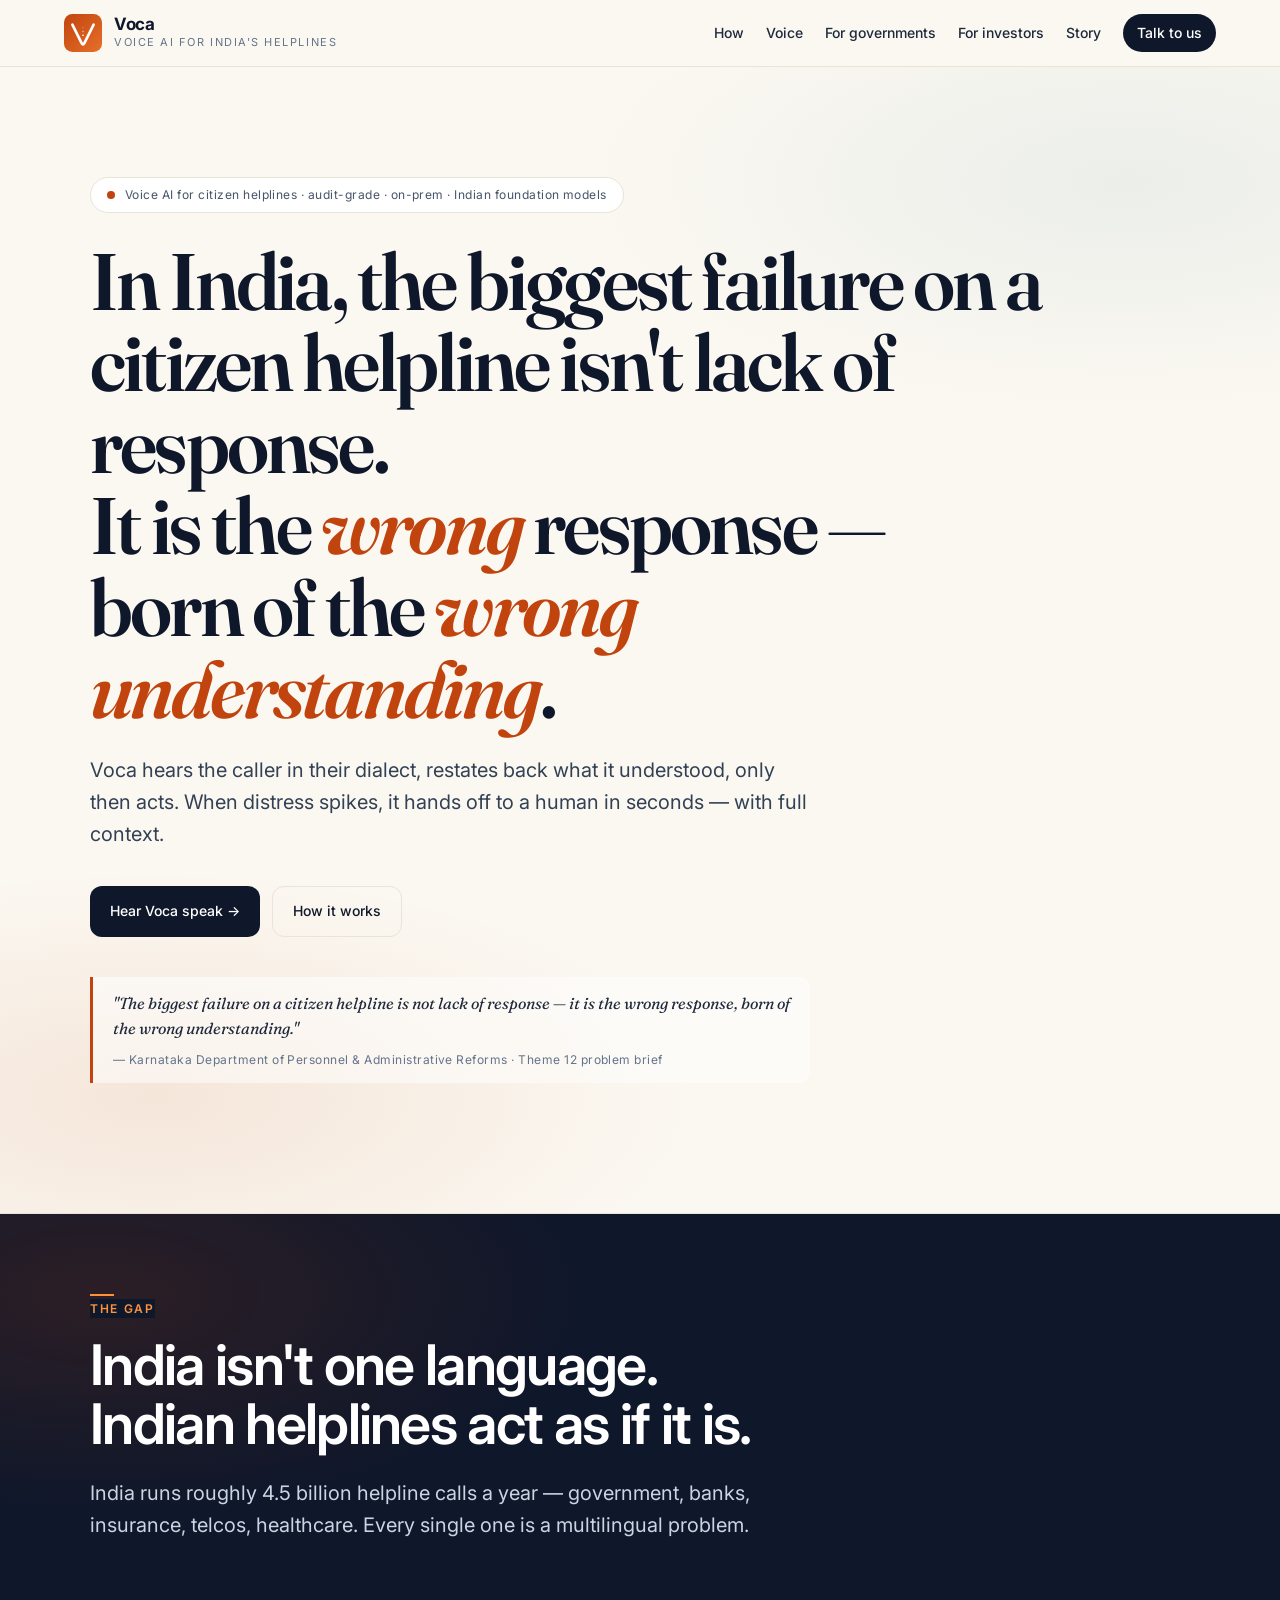
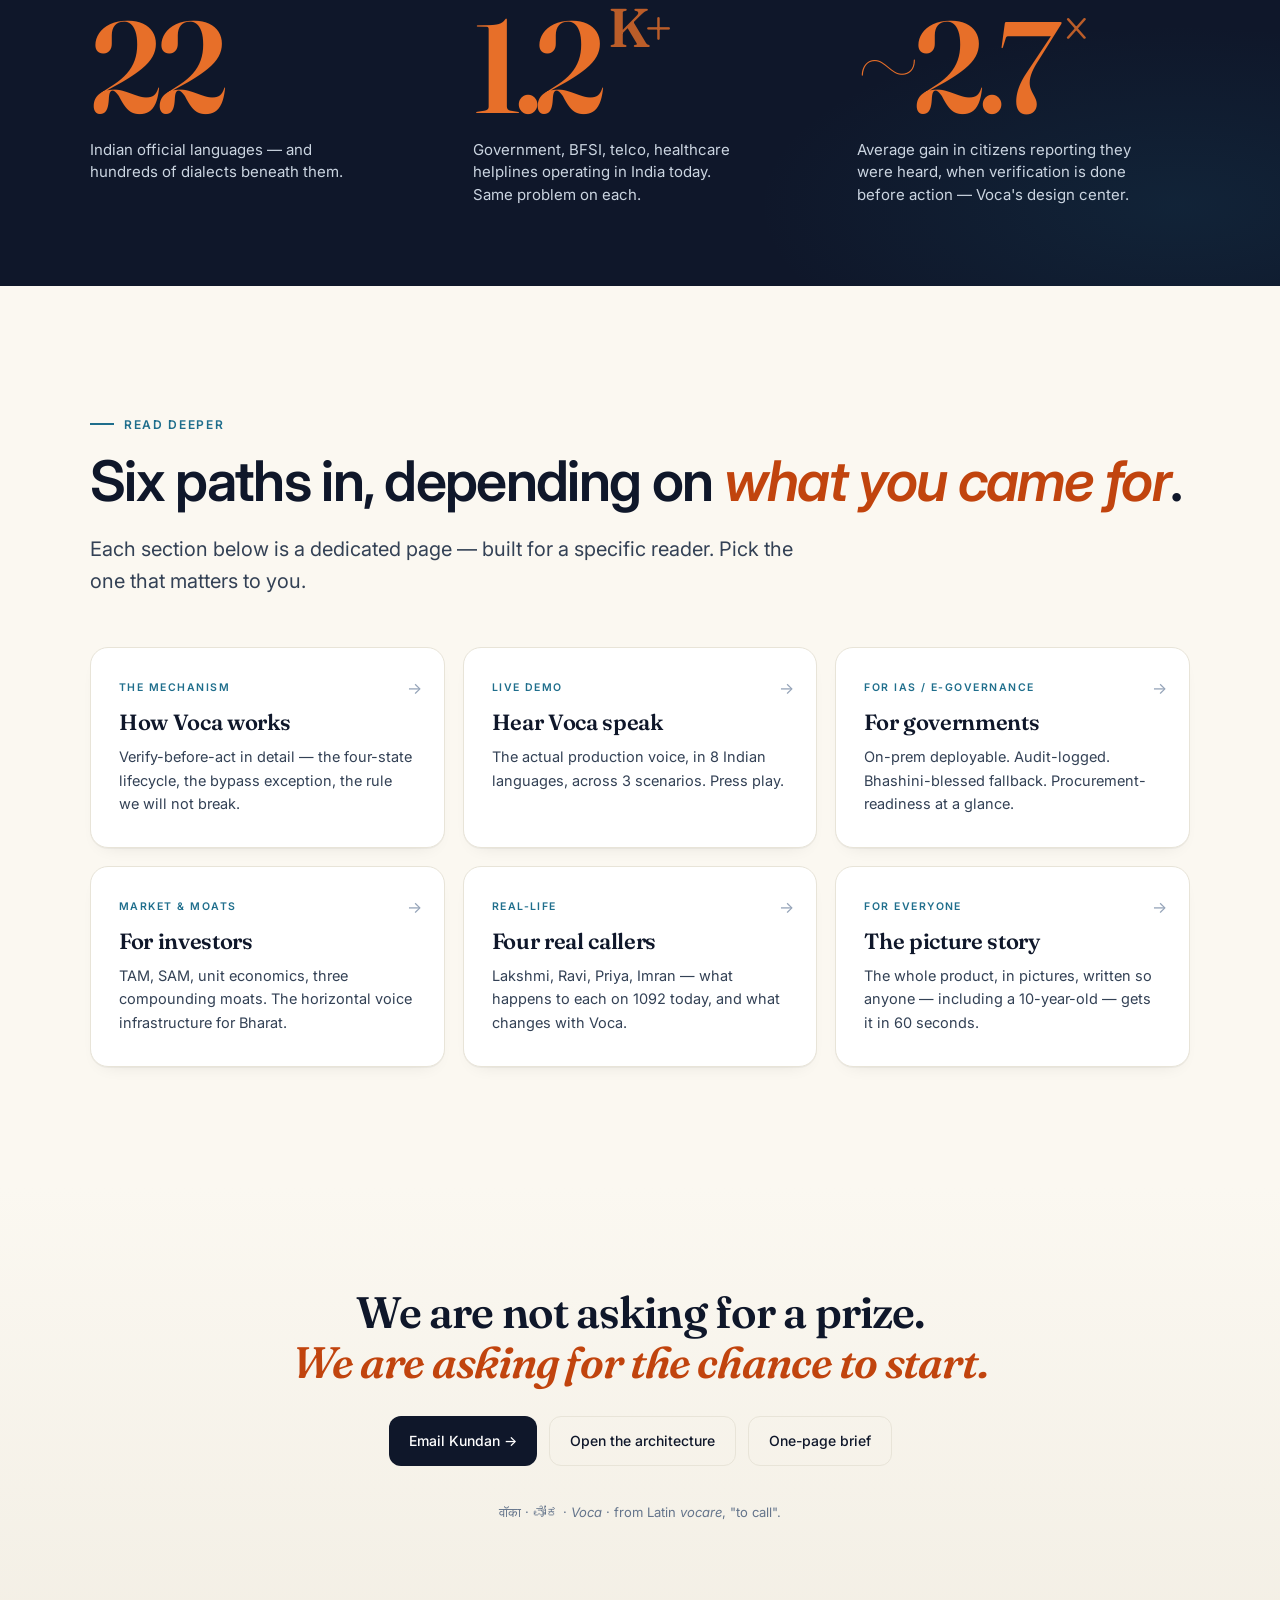
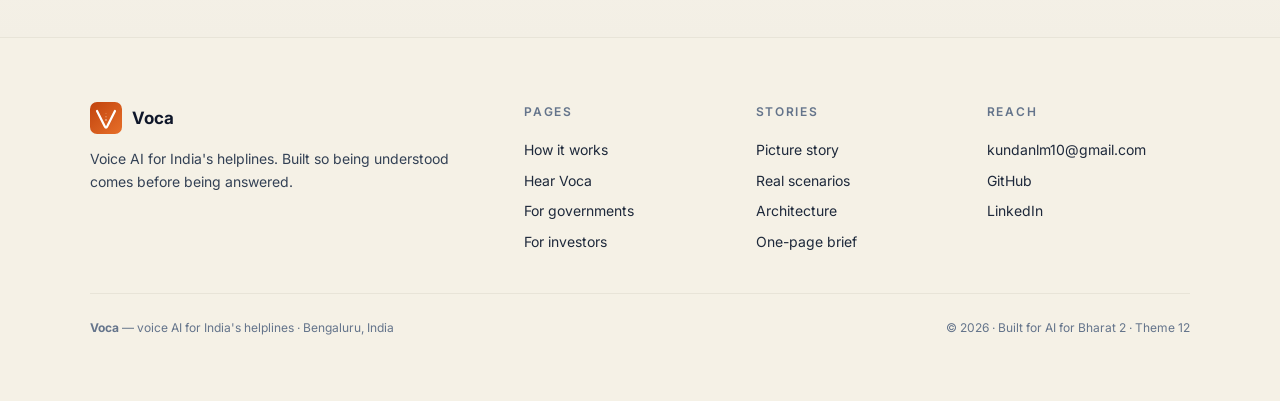
==== commit ad324e29: "feat(site): multi-page restructure — slim home + how/voice/governments/investors" ====
--- a/index.html
+++ b/index.html
@@ -4,630 +4,89 @@
 <meta charset="utf-8" />
 <meta name="viewport" content="width=device-width, initial-scale=1, viewport-fit=cover" />
 <meta name="theme-color" content="#fbf8f1" />
-<title>Voca — voice AI for India's helplines · so the citizens hardest to hear are heard first</title>
-<meta name="description" content="Voca is a verify-before-act voice AI for India's citizen helplines. Built on Indian foundation models. Audit-logged. On-prem capable. Starting with Karnataka 1092 — then for every helpline in Bharat." />
+<title>Voca — voice AI for India's helplines</title>
+<meta name="description" content="Voca is a verify-before-act voice AI for India's citizen helplines. Built so being understood comes before being answered." />
 <meta property="og:title" content="Voca — voice AI for India's helplines" />
-<meta property="og:description" content="So the citizens hardest to hear are heard first. Verify-before-act. Built on Indian foundation models. Karnataka first, then Bharat." />
+<meta property="og:description" content="So the citizens hardest to hear are heard first. Verify-before-act. Built on Indian foundation models." />
 <meta property="og:type" content="website" />
 <meta property="og:url" content="https://kundankhatri.github.io/voca-public/" />
-<meta name="twitter:card" content="summary_large_image" />
-<!-- Favicon: artistic V-as-voice-bridge with ascending signal dots -->
 <link rel="icon" href="data:image/svg+xml,%3Csvg xmlns='http://www.w3.org/2000/svg' viewBox='0 0 100 100'%3E%3Cdefs%3E%3ClinearGradient id='g' x1='0%25' y1='0%25' x2='100%25' y2='100%25'%3E%3Cstop offset='0%25' stop-color='%23c1440e'/%3E%3Cstop offset='100%25' stop-color='%23e76f29'/%3E%3C/linearGradient%3E%3C/defs%3E%3Crect width='100' height='100' rx='22' fill='url(%23g)'/%3E%3Cpath d='M 22 28 L 46 76 Q 48 80 50 80 Q 52 80 54 76 L 78 28' stroke='white' stroke-width='7' fill='none' stroke-linecap='round' stroke-linejoin='round'/%3E%3Ccircle cx='50' cy='56' r='2.2' fill='white'/%3E%3Ccircle cx='50' cy='46' r='1.8' fill='white' fill-opacity='0.7'/%3E%3Ccircle cx='50' cy='36' r='1.4' fill='white' fill-opacity='0.5'/%3E%3C/svg%3E" />
-<link rel="apple-touch-icon" href="data:image/svg+xml,%3Csvg xmlns='http://www.w3.org/2000/svg' viewBox='0 0 100 100'%3E%3Cdefs%3E%3ClinearGradient id='g' x1='0%25' y1='0%25' x2='100%25' y2='100%25'%3E%3Cstop offset='0%25' stop-color='%23c1440e'/%3E%3Cstop offset='100%25' stop-color='%23e76f29'/%3E%3C/linearGradient%3E%3C/defs%3E%3Crect width='100' height='100' rx='22' fill='url(%23g)'/%3E%3Cpath d='M 22 28 L 46 76 Q 48 80 50 80 Q 52 80 54 76 L 78 28' stroke='white' stroke-width='7' fill='none' stroke-linecap='round' stroke-linejoin='round'/%3E%3Ccircle cx='50' cy='56' r='2.2' fill='white'/%3E%3Ccircle cx='50' cy='46' r='1.8' fill='white' fill-opacity='0.7'/%3E%3Ccircle cx='50' cy='36' r='1.4' fill='white' fill-opacity='0.5'/%3E%3C/svg%3E" />
 <link rel="preconnect" href="https://fonts.googleapis.com" />
 <link rel="preconnect" href="https://fonts.gstatic.com" crossorigin />
-<link href="https://fonts.googleapis.com/css2?family=Fraunces:opsz,wght@9..144,500;9..144,600;9..144,700;9..144,800&family=Inter:wght@400;500;600;700&display=swap" rel="stylesheet" />
+<link href="https://fonts.googleapis.com/css2?family=Fraunces:opsz,wght@9..144,500;9..144,600;9..144,700&family=Inter:wght@400;500;600;700&display=swap" rel="stylesheet" />
+<link rel="stylesheet" href="voca.css" />
 <style>
-  :root {
-    --ink: #0f172a;
-    --ink-2: #1e293b;
-    --ink-3: #334155;
-    --paper: #fbf8f1;
-    --paper-2: #f5f1e6;
-    --rule: #e8e4d8;
-    --saffron: #c1440e;
-    --saffron-2: #e76f29;
-    --saffron-soft: #fff4ec;
-    --teal: #1f6e8c;
-    --teal-2: #115366;
-    --teal-soft: #ecf6fa;
-    --cream: #f3efe5;
-    --green: #166534;
-    --green-2: #16a34a;
-    --green-soft: #ecfdf5;
-    --red: #b91c1c;
-    --red-soft: #fef2f2;
-    --shadow-sm: 0 1px 0 rgba(0,0,0,.04), 0 8px 20px -14px rgba(0,0,0,.16);
-    --shadow: 0 1px 0 rgba(0,0,0,.04), 0 22px 60px -28px rgba(0,0,0,.28);
-    --serif: "Fraunces", ui-serif, Georgia, serif;
-    --sans: "Inter", -apple-system, BlinkMacSystemFont, "Segoe UI", sans-serif;
-
-    /* Responsive padding scale */
-    --pad-section: 140px;
-    --pad-x: 24px;
-  }
-  @media (max-width: 800px) {
-    :root {
-      --pad-section: 90px;
-      --pad-x: 20px;
-    }
-  }
-  @media (max-width: 480px) {
-    :root {
-      --pad-section: 64px;
-      --pad-x: 18px;
-    }
-  }
-
-  * { box-sizing: border-box; }
-  html { scroll-behavior: smooth; }
-  html, body {
-    margin: 0; padding: 0; background: var(--paper); color: var(--ink);
-    font: 17px/1.6 var(--sans);
-    -webkit-font-smoothing: antialiased;
-    text-rendering: optimizeLegibility;
-    overflow-x: hidden;
-  }
-  @media (max-width: 480px) {
-    html, body { font-size: 16px; }
-  }
-  a { color: var(--teal); text-decoration: none; border-bottom: 1px solid rgba(31,110,140,.25); transition: all .15s; }
-  a:hover { color: var(--saffron); border-bottom-color: var(--saffron); }
-  ::selection { background: var(--saffron); color: white; }
-  img, svg { max-width: 100%; display: block; }
-
-  /* === LOGO COMPONENT === */
-  .logo-svg { display: block; }
-  .logo-svg path, .logo-svg circle, .logo-svg rect { transition: all .3s ease; }
-
-  /* Animated logo (used in hero) */
-  @keyframes ringPulse {
-    0%, 100% { opacity: 0.55; transform: scale(1); }
-    50%      { opacity: 0.95; transform: scale(1.05); }
-  }
-  @keyframes dotPulse {
-    0%, 100% { opacity: 0.4; }
-    50%      { opacity: 1; }
-  }
-  .logo-hero .pulse-1 { animation: dotPulse 2.4s ease-in-out infinite; }
-  .logo-hero .pulse-2 { animation: dotPulse 2.4s ease-in-out infinite .8s; }
-  .logo-hero .pulse-3 { animation: dotPulse 2.4s ease-in-out infinite 1.6s; }
-  @media (prefers-reduced-motion: reduce) {
-    .logo-hero .pulse-1, .logo-hero .pulse-2, .logo-hero .pulse-3 { animation: none; opacity: 0.85; }
-  }
-
-  /* === NAV === */
-  .nav {
-    position: sticky; top: 0; z-index: 30;
-    backdrop-filter: saturate(140%) blur(12px); -webkit-backdrop-filter: saturate(140%) blur(12px);
-    background: rgba(251, 248, 241, .9);
-    border-bottom: 1px solid var(--rule);
-  }
-  .nav-inner {
-    max-width: 1200px; margin: 0 auto; padding: 14px var(--pad-x);
-    display: flex; align-items: center; justify-content: space-between; gap: 16px;
-  }
-  .brand { display: flex; align-items: center; gap: 12px; text-decoration: none; border: 0; }
-  .brand-logo { width: 38px; height: 38px; flex-shrink: 0; }
-  .brand-name { font-weight: 700; color: var(--ink); letter-spacing: -.02em; line-height: 1.1; }
-  .brand-sub { font-size: 11px; color: #64748b; letter-spacing: .14em; text-transform: uppercase; }
-  @media (max-width: 480px) { .brand-sub { display: none; } }
-  .nav-links { display: flex; gap: 22px; align-items: center; }
-  .nav-links a { color: var(--ink-2); border: 0; font-size: 14px; font-weight: 500; }
-  .nav-links a:hover { color: var(--saffron); }
-  .nav-cta {
-    background: var(--ink); color: white !important; padding: 8px 14px; border-radius: 999px;
-    font-size: 13px; font-weight: 500; border: 0 !important;
-    transition: background .15s;
-  }
-  .nav-cta:hover { background: var(--saffron); }
-  @media (max-width: 900px) {
-    .nav-links a:not(.nav-cta) { display: none; }
-  }
-
-  /* === SECTION BASE === */
-  section { padding: var(--pad-section) var(--pad-x); position: relative; }
-  .container { max-width: 1100px; margin: 0 auto; }
-
-  .eyebrow {
-    font-size: 12px; letter-spacing: .14em; text-transform: uppercase;
-    color: var(--teal); font-weight: 600; margin-bottom: 18px;
-    display: inline-flex; align-items: center; gap: 10px;
-  }
-  .eyebrow::before { content: ""; width: 24px; height: 2px; background: var(--teal); display: inline-block; }
-
-  h1, h2, h3 { font-family: var(--serif); letter-spacing: -.025em; }
-  .display-2 {
-    font-size: clamp(28px, 5vw, 60px); line-height: 1.05;
-    font-weight: 600; font-family: var(--serif); letter-spacing: -.03em;
-    margin: 0 0 22px;
-  }
-  .display-2 em { color: var(--saffron); font-style: italic; }
-  .lede {
-    font-size: clamp(16px, 2vw, 20px); line-height: 1.6; color: var(--ink-3); max-width: 720px;
-  }
-
-  /* === HERO === */
-  .hero {
-    padding: clamp(70px, 10vw, 110px) var(--pad-x) clamp(80px, 12vw, 130px);
-    background:
-      radial-gradient(900px 380px at 12% 90%, rgba(193,68,14,.10), transparent 60%),
-      radial-gradient(900px 380px at 88% 10%, rgba(31,110,140,.07), transparent 60%),
-      var(--paper);
-    border-bottom: 1px solid var(--rule);
-  }
-  .hero-stamp {
-    display: inline-flex; align-items: center; gap: 10px;
-    background: white; border: 1px solid var(--rule); border-radius: 999px;
-    padding: 7px 16px; font-size: 12px; color: #475569; letter-spacing: .04em;
-    margin-bottom: 28px;
-    max-width: 100%; flex-wrap: wrap;
-  }
-  .hero-stamp .dot { width: 8px; height: 8px; border-radius: 50%; background: var(--saffron); flex-shrink: 0; }
-  @media (max-width: 480px) {
-    .hero-stamp { font-size: 11px; padding: 6px 12px; }
-  }
+  /* Page-specific styles for home only */
   .hero h1 {
-    font-size: clamp(30px, 6.4vw, 80px); line-height: 1.04;
-    margin: 0 0 28px; max-width: 1000px;
+    font-size: clamp(36px, 6.4vw, 80px); line-height: 1.02;
+    margin: 0 0 24px; max-width: 1000px;
     letter-spacing: -.035em; font-weight: 600;
   }
   .hero h1 em { color: var(--saffron); font-style: italic; }
-  .hero h1 .underline {
-    background: linear-gradient(transparent 64%, rgba(193,68,14,.22) 64%);
-    padding: 0 6px;
-  }
-  .hero-quote {
-    margin-top: 44px; max-width: 720px;
-    border-left: 3px solid var(--saffron);
-    padding: 14px 20px;
-    background: rgba(255,255,255,.5);
-    border-radius: 0 12px 12px 0;
-    font-size: clamp(14px, 1.6vw, 16px); color: var(--ink-2);
-    font-family: var(--serif); font-style: italic;
-  }
-  .hero-quote em { color: #64748b; display: block; margin-top: 8px; font-size: 12px; font-style: normal; letter-spacing: .04em; font-family: var(--sans); }
-  .hero-cta { margin-top: 44px; display: flex; flex-wrap: wrap; gap: 12px; }
-  .btn {
-    display: inline-flex; align-items: center; gap: 8px;
-    padding: 14px 22px; border-radius: 12px; font-size: 14px; font-weight: 500;
-    border: 1px solid transparent;
-    transition: transform .12s ease, background .15s ease, border-color .15s ease;
-    cursor: pointer; text-decoration: none;
-  }
-  .btn:hover { transform: translateY(-1px); }
-  .btn-primary { background: var(--ink); color: white !important; border: 0 !important; }
-  .btn-primary:hover { background: var(--saffron); }
-  .btn-ghost { background: transparent; color: var(--ink) !important; border: 1px solid var(--rule) !important; }
-  .btn-ghost:hover { border-color: var(--saffron) !important; color: var(--saffron) !important; }
-  @media (max-width: 480px) {
-    .btn { padding: 12px 18px; font-size: 13px; }
-    .hero-cta .btn { flex: 1 1 auto; justify-content: center; }
-  }
-
-  /* === PAIN STATS (dark) === */
-  .pain {
-    padding: var(--pad-section) var(--pad-x);
+  .hero-cta { margin-top: 36px; display: flex; flex-wrap: wrap; gap: 12px; }
+  @media (max-width: 480px) { .hero-cta .btn { flex: 1 1 auto; justify-content: center; } }
+
+  /* Pain stats — sit between hero and tiles, dark band */
+  .stats-band {
+    padding: 80px var(--pad-x);
     background: var(--ink); color: white;
     position: relative; overflow: hidden;
   }
-  .pain::before {
-    content: ""; position: absolute; inset: 0;
+  .stats-band::before {
+    content: ""; position: absolute; inset: 0; pointer-events: none;
     background:
       radial-gradient(800px 360px at 8% 12%, rgba(193,68,14,.16), transparent 60%),
       radial-gradient(700px 300px at 92% 88%, rgba(31,110,140,.14), transparent 60%);
-    pointer-events: none;
-  }
-  .pain .container { position: relative; }
-  .pain .eyebrow { color: #fb923c; }
-  .pain .eyebrow::before { background: #fb923c; }
-  .pain h2 {
-    font-size: clamp(28px, 5vw, 60px); line-height: 1.08; max-width: 940px;
-    margin: 0 0 50px; letter-spacing: -.03em; font-weight: 600;
-    color: white;
-  }
-  .pain h2 em { color: #fb923c; font-style: italic; }
-
+  }
+  .stats-band .container { position: relative; }
+  .stats-band .lede { color: #cbd5e1; max-width: 760px; margin-top: 18px; }
   .stats-row {
-    display: grid; grid-template-columns: repeat(3, 1fr); gap: 50px; margin-top: 70px;
-  }
-  @media (max-width: 800px) { .stats-row { grid-template-columns: 1fr; gap: 40px; } }
+    margin-top: 60px;
+    display: grid; grid-template-columns: repeat(3, 1fr); gap: 50px;
+  }
+  @media (max-width: 800px) { .stats-row { grid-template-columns: 1fr; gap: 36px; } }
   .stat-num {
     font-family: var(--serif);
-    font-size: clamp(64px, 11vw, 140px); line-height: 1; font-weight: 600;
+    font-size: clamp(64px, 11vw, 130px); line-height: 1; font-weight: 600;
     letter-spacing: -.05em; color: var(--saffron-2);
     margin-bottom: 8px;
   }
-  .stat-num small { font-size: .42em; vertical-align: top; opacity: .8; margin-left: .15em; letter-spacing: 0; }
+  .stat-num small { font-size: .42em; vertical-align: top; opacity: .8; margin-left: .15em; }
   .stat-label { font-size: 15px; color: #cbd5e1; max-width: 280px; line-height: 1.5; }
 
-  /* === REAL CALL TIMELINE === */
-  .real-call {
+  /* Tile grid — the 6 entry points */
+  .tiles-section {
     padding: var(--pad-section) var(--pad-x);
-    background: var(--paper-2);
-    border-bottom: 1px solid var(--rule);
-  }
-  .timeline-frame {
-    margin-top: 60px; background: white; border: 1px solid var(--rule);
-    border-radius: 24px; padding: clamp(28px, 5vw, 50px) clamp(20px, 3.6vw, 36px);
-    box-shadow: var(--shadow);
-  }
-  .step-row { display: grid; grid-template-columns: 100px 1fr; gap: 24px; padding: 22px 0; border-top: 1px dashed var(--rule); }
-  .step-row:first-child { border-top: 0; padding-top: 0; }
-  .step-row:last-child { padding-bottom: 0; }
-  @media (max-width: 600px) {
-    .step-row { grid-template-columns: 70px 1fr; gap: 14px; }
-  }
-  @media (max-width: 480px) {
-    .step-row { grid-template-columns: 1fr; gap: 8px; }
-  }
-  .step-when { font-family: var(--serif); font-size: clamp(22px, 3vw, 28px); font-weight: 600; color: var(--ink); letter-spacing: -.02em; }
-  .step-text { font-size: 16px; color: var(--ink-2); line-height: 1.6; }
-  .step-text strong { color: var(--ink); }
-  .pill-line { display: flex; flex-wrap: wrap; gap: 6px; margin-top: 10px; }
-  .pill {
-    display: inline-block; background: var(--cream); border: 1px solid var(--rule);
-    border-radius: 999px; padding: 3px 10px; font-size: 11px; font-weight: 500;
-    color: var(--ink-2); letter-spacing: .02em;
-  }
-  .pill.bad { background: var(--red-soft); border-color: #fecaca; color: var(--red); }
-  .pill.warn { background: #fffbeb; border-color: #fde68a; color: #92400e; }
-  .pill.ok { background: var(--green-soft); border-color: #a7f3d0; color: var(--green); }
-  .pill.act { background: var(--saffron-soft); border-color: #fed7aa; color: var(--saffron); font-weight: 600; }
-  .real-call .footnote {
-    margin-top: 36px; padding: 18px 22px; background: var(--green-soft); border: 1px solid #a7f3d0;
-    border-radius: 14px; font-size: 14.5px; color: #064e3b; line-height: 1.55;
-  }
-  .real-call .footnote strong { color: #052e16; }
-
-  /* === FLIP === */
-  .flip { padding: var(--pad-section) var(--pad-x); background: var(--paper); }
-  .flip h2 {
-    font-size: clamp(30px, 5.6vw, 70px); line-height: 1.05; letter-spacing: -.035em;
-    font-weight: 600; max-width: 1000px; margin: 0 0 28px;
-  }
-  .flip h2 .strike { text-decoration: line-through; text-decoration-color: rgba(185,28,28,.6); text-decoration-thickness: 4px; color: #94a3b8; }
-  .flip h2 em { color: var(--saffron); font-style: italic; }
-  .lifecycle {
-    margin-top: 60px; background: white; border: 1px solid var(--rule);
-    border-radius: 24px; padding: clamp(28px, 5vw, 50px); box-shadow: var(--shadow);
-  }
-  .lc-row {
-    display: grid; grid-template-columns: repeat(7, auto); align-items: center; justify-content: center; gap: 12px;
-  }
-  .chip {
-    background: var(--cream); border: 1px solid var(--rule); border-radius: 14px;
-    padding: 16px 22px; text-align: center; min-width: 130px;
-    transition: transform .15s;
-  }
-  .chip:hover { transform: translateY(-2px); }
-  .chip .n { font-size: 11px; color: #64748b; letter-spacing: .14em; text-transform: uppercase; font-weight: 600; }
-  .chip .name { font-size: 18px; font-weight: 700; color: var(--ink); margin-top: 4px; letter-spacing: -.01em; font-family: var(--serif); }
-  .chip.green { background: var(--green-soft); border-color: #a7f3d0; }
-  .chip.green .name { color: var(--green); }
-  .arr { color: #94a3b8; font-size: 26px; font-weight: 300; }
-  @media (max-width: 800px) {
-    .lc-row { display: flex; flex-direction: column; }
-    .arr { transform: rotate(90deg); }
-    .chip { min-width: 200px; }
-  }
-  .lc-rule {
-    margin-top: 32px; padding: 22px 24px; background: var(--cream); border-radius: 14px; border: 1px solid var(--rule);
-    font-size: 16px; color: var(--ink-2); line-height: 1.6;
-  }
-  .lc-rule strong { color: var(--saffron); font-weight: 700; }
-  .lc-rule em { color: var(--ink); font-weight: 600; font-style: italic; }
-
-  /* === LIVE VOICE DEMO === */
-  .voice-demo {
-    padding: var(--pad-section) var(--pad-x);
+    background: var(--paper);
+  }
+  .tiles-grid {
+    margin-top: 50px;
+    display: grid; grid-template-columns: repeat(3, 1fr); gap: 18px;
+  }
+  @media (max-width: 900px) { .tiles-grid { grid-template-columns: repeat(2, 1fr); } }
+  @media (max-width: 600px) { .tiles-grid { grid-template-columns: 1fr; } }
+
+  /* Final closing line */
+  .closing {
+    padding: 100px var(--pad-x);
     background: linear-gradient(180deg, var(--paper) 0%, var(--cream) 100%);
-    border-top: 1px solid var(--rule);
-    border-bottom: 1px solid var(--rule);
-  }
-  .voice-stage {
-    margin-top: 60px;
-    background: white; border: 1px solid var(--rule); border-radius: 24px;
-    padding: clamp(28px, 5vw, 56px); box-shadow: var(--shadow);
-  }
-
-  /* Source / model lockup */
-  .voice-source {
-    background: var(--paper-2); border: 1px solid var(--rule); border-radius: 14px;
-    padding: 16px 22px; margin-bottom: 32px;
-  }
-  .vs-row {
-    display: grid; grid-template-columns: repeat(3, 1fr); gap: 18px;
-  }
-  @media (max-width: 600px) { .vs-row { grid-template-columns: 1fr 1fr; gap: 14px; } }
-  .vs-label { font-size: 10.5px; letter-spacing: .14em; text-transform: uppercase; color: #64748b; font-weight: 600; margin-bottom: 4px; }
-  .vs-value { font-size: 14px; color: var(--ink); font-weight: 500; font-family: ui-monospace, "SF Mono", Menlo, monospace; }
-
-  /* Pickers */
-  .voice-pickers { margin: 0 0 28px; }
-  .picker-label {
-    font-size: 11px; letter-spacing: .14em; text-transform: uppercase;
-    color: #64748b; font-weight: 600; margin-bottom: 10px;
-  }
-  .lang-row, .scen-row {
-    display: flex; flex-wrap: wrap; gap: 8px;
-  }
-  .lang-pill, .scen-pill {
-    background: white; border: 1px solid var(--rule); border-radius: 999px;
-    padding: 8px 14px; font: inherit; font-size: 14px; font-weight: 500; color: var(--ink-2);
-    cursor: pointer; transition: all .15s;
-    display: inline-flex; align-items: center; gap: 8px;
-  }
-  .lang-pill:hover, .scen-pill:hover { border-color: var(--saffron); color: var(--saffron); }
-  .lang-pill.active, .scen-pill.active {
-    background: var(--ink); border-color: var(--ink); color: white;
-  }
-  .lang-pill .native { font-size: 13px; opacity: 0.85; margin-left: 2px; }
-  .lang-pill .latin { font-weight: 600; }
-  .scen-pill .scen-tag { font-size: 11px; letter-spacing: .08em; text-transform: uppercase; color: #94a3b8; font-weight: 600; }
-  .scen-pill.active .scen-tag { color: rgba(255,255,255,.6); }
-
-  /* Voice text display (karaoke-style) */
-  .voice-display {
-    background: var(--paper-2); border: 1px solid var(--rule); border-radius: 14px;
-    padding: clamp(20px, 3vw, 30px); margin-bottom: 24px;
-    min-height: 130px;
-  }
-  .voice-text {
-    font-family: var(--serif); font-size: clamp(18px, 2.6vw, 24px); line-height: 1.45;
-    color: var(--ink); font-weight: 500; letter-spacing: -.01em;
-    margin-bottom: 12px;
-  }
-  .voice-gloss {
-    font-size: 14px; color: #64748b; font-style: italic;
-    border-top: 1px dashed var(--rule); padding-top: 12px;
-  }
-
-  /* Big play button + waveform */
-  .voice-controls {
-    display: flex; align-items: center; justify-content: center;
-    gap: 24px; flex-wrap: wrap;
-  }
-  .play-big {
-    background: var(--ink); color: white; border: 0;
-    border-radius: 999px; padding: 18px 28px;
-    cursor: pointer; transition: all .15s;
-    display: inline-flex; align-items: center; gap: 14px;
-    font: inherit; font-size: 15px; font-weight: 600;
-    min-width: 280px; justify-content: center;
-  }
-  .play-big:hover { background: var(--saffron); transform: translateY(-1px); }
-  .play-big:disabled { opacity: 0.5; cursor: wait; }
-  .play-big.playing { background: var(--saffron); }
-  .play-icon-big {
-    width: 36px; height: 36px; border-radius: 50%;
-    background: rgba(255,255,255,.15); display: grid; place-items: center;
-    color: white; flex-shrink: 0;
-  }
-  .play-icon-big svg { display: block; }
-
-  .wave-vis {
-    display: flex; align-items: center; gap: 3px;
-    height: 56px; min-width: 220px;
-  }
-  .wave-vis span {
-    display: block; width: 3px; border-radius: 2px;
-    background: linear-gradient(180deg, var(--saffron), var(--saffron-2));
-    height: 8px;
-  }
-  .wave-vis.playing span { animation: waveBars 0.9s ease-in-out infinite; }
-  .wave-vis.playing span:nth-child(1)  { animation-delay: 0.00s; }
-  .wave-vis.playing span:nth-child(2)  { animation-delay: 0.05s; }
-  .wave-vis.playing span:nth-child(3)  { animation-delay: 0.10s; }
-  .wave-vis.playing span:nth-child(4)  { animation-delay: 0.15s; }
-  .wave-vis.playing span:nth-child(5)  { animation-delay: 0.20s; }
-  .wave-vis.playing span:nth-child(6)  { animation-delay: 0.25s; }
-  .wave-vis.playing span:nth-child(7)  { animation-delay: 0.30s; }
-  .wave-vis.playing span:nth-child(8)  { animation-delay: 0.35s; }
-  .wave-vis.playing span:nth-child(9)  { animation-delay: 0.40s; }
-  .wave-vis.playing span:nth-child(10) { animation-delay: 0.45s; }
-  .wave-vis.playing span:nth-child(11) { animation-delay: 0.40s; }
-  .wave-vis.playing span:nth-child(12) { animation-delay: 0.35s; }
-  .wave-vis.playing span:nth-child(13) { animation-delay: 0.30s; }
-  .wave-vis.playing span:nth-child(14) { animation-delay: 0.25s; }
-  .wave-vis.playing span:nth-child(15) { animation-delay: 0.20s; }
-  .wave-vis.playing span:nth-child(16) { animation-delay: 0.15s; }
-  .wave-vis.playing span:nth-child(17) { animation-delay: 0.10s; }
-  .wave-vis.playing span:nth-child(18) { animation-delay: 0.05s; }
-  .wave-vis.playing span:nth-child(19) { animation-delay: 0.00s; }
-  @keyframes waveBars {
-    0%, 100% { height: 6px; }
-    50%      { height: 48px; }
-  }
-  @media (prefers-reduced-motion: reduce) {
-    .wave-vis.playing span { animation: none; height: 24px; }
-  }
-  @media (max-width: 600px) {
-    .voice-controls { flex-direction: column; gap: 16px; }
-    .play-big { min-width: auto; width: 100%; }
-    .wave-vis { width: 100%; min-width: 0; justify-content: center; }
-  }
-
-  .voice-note {
-    margin-top: 28px; font-size: 13px; color: #64748b; max-width: 720px;
-    line-height: 1.65;
-  }
-  .voice-note code { background: var(--paper-2); border: 1px solid var(--rule); padding: 1px 6px; border-radius: 4px; font-size: 12px; }
-
-  /* === SOUNDS — same call with Voca === */
-  .sounds { padding: var(--pad-section) var(--pad-x); background: var(--ink); color: white; }
-  .sounds h2 { color: white; }
-  .sounds .lede { color: #cbd5e1; }
-  .convo {
-    margin-top: 60px; background: white; color: var(--ink);
-    border-radius: 24px; padding: clamp(24px, 4vw, 44px); box-shadow: var(--shadow);
-  }
-  .turn { display: flex; gap: 14px; margin-bottom: 18px; }
-  .turn.right { flex-direction: row-reverse; }
-  .turn .who {
-    width: 40px; height: 40px; border-radius: 50%; display: grid; place-items: center;
-    color: white; font-weight: 700; font-size: 13px; flex-shrink: 0; letter-spacing: 0;
-  }
-  .turn.citizen .who { background: var(--saffron); }
-  .turn.voca .who { background: var(--teal); }
-  .turn.agent .who { background: var(--green-2); }
-  .bubble {
-    background: var(--cream); border: 1px solid var(--rule);
-    border-radius: 14px; padding: 14px 18px; max-width: 78%;
-    font-size: 15px; line-height: 1.6;
-  }
-  @media (max-width: 600px) {
-    .bubble { max-width: 86%; padding: 12px 14px; font-size: 14px; }
-  }
-  .turn.voca .bubble { background: var(--teal-soft); border-color: #bae6fd; }
-  .turn.agent .bubble { background: var(--green-soft); border-color: #a7f3d0; }
-  .turn.right .bubble { border-radius: 14px 4px 14px 14px; }
-  .bubble .who-tag {
-    font-size: 10.5px; color: #64748b; letter-spacing: .12em; text-transform: uppercase;
-    margin-bottom: 4px; font-weight: 600;
-  }
-  .bubble .gloss { display: block; margin-top: 6px; font-size: 13px; color: #64748b; font-style: italic; }
-  .bubble .ts {
-    display: inline-block;
-    font-family: ui-monospace, Menlo, monospace; font-size: 10px;
-    background: var(--ink); color: var(--saffron-soft); padding: 2px 6px; border-radius: 4px;
-    margin-bottom: 6px;
-  }
-  .convo-banner {
-    margin-top: 22px; padding: 18px 22px; background: var(--ink); color: white;
-    border-radius: 14px; font-size: 14.5px; line-height: 1.5;
-  }
-  .convo-banner strong { color: var(--saffron-2); }
-
-  /* === GOV === */
-  .gov { padding: var(--pad-section) var(--pad-x); background: var(--paper);
-    border-top: 1px solid var(--rule); border-bottom: 1px solid var(--rule); }
-  .pillars { margin-top: 70px; display: grid; grid-template-columns: repeat(3, 1fr); gap: 22px; }
-  @media (max-width: 800px) { .pillars { grid-template-columns: 1fr; } }
-  .pillar {
-    background: white; border: 1px solid var(--rule); border-radius: 18px;
-    padding: clamp(24px, 3vw, 32px) clamp(22px, 3vw, 28px); box-shadow: var(--shadow-sm);
-  }
-  .pillar .num {
-    font-family: var(--serif); font-size: 56px; line-height: 1;
-    color: var(--saffron); letter-spacing: -.03em; font-weight: 600;
-    margin-bottom: 16px;
-  }
-  .pillar h3 { font-size: 22px; line-height: 1.2; margin: 0 0 12px; letter-spacing: -.015em; font-weight: 600; }
-  .pillar p { color: var(--ink-3); font-size: 15px; line-height: 1.6; margin: 0; }
-  .pillar p strong { color: var(--ink); }
-
-  .gov-checklist {
-    margin-top: 60px; background: white; border: 1px solid var(--rule);
-    border-radius: 18px; padding: clamp(28px, 4vw, 40px); box-shadow: var(--shadow-sm);
-  }
-  .gov-checklist h3 { font-size: 20px; margin: 0 0 22px; font-family: var(--serif); font-weight: 600; }
-  .gov-checklist ul {
-    list-style: none; padding: 0; margin: 0;
-    display: grid; grid-template-columns: 1fr 1fr; gap: 14px 36px;
-  }
-  @media (max-width: 800px) { .gov-checklist ul { grid-template-columns: 1fr; gap: 12px; } }
-  .gov-checklist li {
-    display: flex; gap: 10px; align-items: baseline;
-    font-size: 15px; color: var(--ink-2); line-height: 1.55;
-  }
-  .gov-checklist li::before {
-    content: "✓"; color: var(--green-2); font-weight: 700; font-size: 16px; line-height: 1;
-    flex-shrink: 0;
-  }
-  .gov-checklist li strong { color: var(--ink); }
-
-  /* === MARKET === */
-  .market { padding: var(--pad-section) var(--pad-x); background: var(--ink); color: white; }
-  .market h2 { color: white; }
-  .market .lede { color: #cbd5e1; }
-  .moats { margin-top: 70px; display: grid; grid-template-columns: repeat(3, 1fr); gap: 22px; }
-  @media (max-width: 800px) { .moats { grid-template-columns: 1fr; } }
-  .moat {
-    background: rgba(255,255,255,.04); border: 1px solid rgba(255,255,255,.10); border-radius: 18px;
-    padding: clamp(24px, 3vw, 32px) clamp(22px, 3vw, 28px);
-  }
-  .moat .num { font-family: var(--serif); font-size: 56px; line-height: 1; color: var(--saffron-2); letter-spacing: -.03em; font-weight: 600; margin-bottom: 16px; }
-  .moat h3 { font-size: 22px; line-height: 1.2; margin: 0 0 12px; letter-spacing: -.015em; color: white; font-weight: 600; }
-  .moat p { color: #cbd5e1; font-size: 14.5px; line-height: 1.6; margin: 0; }
-
-  .market-grid { margin-top: 60px; display: grid; grid-template-columns: 1fr 1fr; gap: 22px; }
-  @media (max-width: 600px) { .market-grid { grid-template-columns: 1fr; } }
-  .market-card {
-    background: rgba(255,255,255,.04); border: 1px solid rgba(255,255,255,.10);
-    border-radius: 18px; padding: clamp(24px, 3vw, 32px) clamp(22px, 3vw, 28px);
-  }
-  .market-card .label { font-size: 12px; letter-spacing: .14em; text-transform: uppercase; color: #fb923c; font-weight: 600; }
-  .market-card .big-num { font-family: var(--serif); font-size: clamp(38px, 5.6vw, 56px); line-height: 1.05; font-weight: 600; letter-spacing: -.03em; color: white; margin: 14px 0 8px; }
-  .market-card .desc { color: #cbd5e1; font-size: 14.5px; line-height: 1.55; }
-
-  /* === ROADMAP === */
-  .roadmap-section { padding: var(--pad-section) var(--pad-x); background: var(--paper); }
-  .roadmap-grid { margin-top: 60px; display: grid; grid-template-columns: repeat(5, 1fr); gap: 14px; }
-  @media (max-width: 900px) { .roadmap-grid { grid-template-columns: repeat(2, 1fr); } }
-  @media (max-width: 480px) { .roadmap-grid { grid-template-columns: 1fr; } }
-  .stop {
-    background: white; border: 1px solid var(--rule); border-radius: 16px;
-    padding: 24px 20px; box-shadow: var(--shadow-sm); position: relative;
-  }
-  .stop .when { font-size: 11px; color: var(--saffron); letter-spacing: .14em; text-transform: uppercase; font-weight: 700; }
-  .stop .what { font-size: 15px; color: var(--ink); margin-top: 8px; line-height: 1.4; font-weight: 500; }
-
-  /* === SUMMIT === */
-  .summit { padding: var(--pad-section) var(--pad-x); background: linear-gradient(180deg, var(--cream), var(--paper)); }
-  .summit-card {
-    margin-top: 50px; background: white; border: 1px solid var(--rule);
-    border-radius: 24px; padding: clamp(32px, 5vw, 50px); box-shadow: var(--shadow);
-    display: grid; grid-template-columns: 2fr 1fr; gap: 40px;
-  }
-  @media (max-width: 800px) { .summit-card { grid-template-columns: 1fr; gap: 28px; } }
-  .summit-card h3 { font-family: var(--serif); font-size: clamp(22px, 3vw, 28px); line-height: 1.15; margin: 0 0 14px; letter-spacing: -.02em; font-weight: 600; }
-  .summit-card p { color: var(--ink-3); font-size: 15.5px; line-height: 1.65; margin: 0 0 16px; }
-  .summit-meta { background: var(--paper-2); border: 1px solid var(--rule); border-radius: 14px; padding: 22px; }
-  .summit-meta .label { font-size: 11px; letter-spacing: .14em; text-transform: uppercase; color: #64748b; font-weight: 600; margin-bottom: 8px; }
-  .summit-meta .value { font-size: 14.5px; color: var(--ink); margin-bottom: 14px; line-height: 1.5; }
-  .summit-meta .value:last-child { margin-bottom: 0; }
-
-  /* === ASK === */
-  .ask { padding: var(--pad-section) var(--pad-x); background: var(--ink); color: white; }
-  .ask h2 { color: white; }
-  .ask-card {
-    margin-top: 50px; background: white; color: var(--ink);
-    border-radius: 24px; padding: clamp(32px, 5vw, 56px) clamp(28px, 5vw, 48px); box-shadow: var(--shadow);
-  }
-  .ask-card h3 { font-family: var(--serif); font-size: clamp(24px, 4vw, 42px); line-height: 1.1; letter-spacing: -.02em; margin: 0 0 18px; font-weight: 600; }
-  .ask-card h3 em { color: var(--saffron); font-style: italic; }
-  .ask-card p { font-size: 16px; color: var(--ink-3); margin: 0 0 24px; max-width: 720px; line-height: 1.6; }
-  .ask-card p strong { color: var(--ink); }
-  .ask-actions { display: flex; gap: 12px; flex-wrap: wrap; }
-
-  /* === FOOTER === */
-  footer { padding: 64px var(--pad-x); background: var(--paper-2); border-top: 1px solid var(--rule); }
-  .foot-inner {
-    max-width: 1100px; margin: 0 auto;
-    display: grid; grid-template-columns: 2fr 1fr 1fr 1fr; gap: 28px;
-  }
-  @media (max-width: 800px) { .foot-inner { grid-template-columns: 1fr 1fr; gap: 24px; } }
-  @media (max-width: 480px) { .foot-inner { grid-template-columns: 1fr; gap: 20px; } }
-  .foot-col h4 { font-size: 12px; letter-spacing: .14em; text-transform: uppercase; color: #64748b; font-weight: 600; margin: 0 0 14px; }
-  .foot-col a { display: block; color: var(--ink-2); border: 0; font-size: 14px; padding: 4px 0; }
-  .foot-col a:hover { color: var(--saffron); }
-  .foot-brand { display: flex; align-items: center; gap: 10px; margin-bottom: 14px; }
-  .foot-brand-logo { width: 32px; height: 32px; }
-  .foot-brand-name { font-weight: 700; }
-  .foot-tagline { color: var(--ink-3); font-size: 14px; line-height: 1.6; max-width: 380px; margin-bottom: 16px; }
-  .foot-meta { font-size: 12px; color: #64748b; margin-top: 36px; padding-top: 24px; border-top: 1px solid var(--rule); max-width: 1100px; margin-left: auto; margin-right: auto; display: flex; justify-content: space-between; flex-wrap: wrap; gap: 12px; }
-
-  .devanagari { font-family: "Noto Sans Devanagari", system-ui, sans-serif; }
-  .kannada { font-family: "Noto Sans Kannada", system-ui, sans-serif; }
+    text-align: center;
+  }
+  .closing h2 {
+    font-family: var(--serif);
+    font-size: clamp(28px, 4.4vw, 44px);
+    line-height: 1.15; letter-spacing: -.02em; font-weight: 600;
+    max-width: 760px; margin: 0 auto 28px;
+  }
+  .closing h2 em { color: var(--saffron); font-style: italic; }
+  .closing-actions { display: flex; flex-wrap: wrap; gap: 12px; justify-content: center; }
 </style>
 </head>
 <body>
 
-<!-- ======== REUSABLE LOGO TEMPLATE (inline, used everywhere) ======== -->
+<!-- Reusable gradient defs -->
 <svg width="0" height="0" style="position:absolute" aria-hidden="true">
   <defs>
-    <!-- Gradient definitions used by multiple logo instances -->
     <linearGradient id="vocaGrad" x1="0%" y1="0%" x2="100%" y2="100%">
       <stop offset="0%" stop-color="#c1440e"/>
       <stop offset="100%" stop-color="#e76f29"/>
@@ -637,13 +96,10 @@
 
 <nav class="nav">
   <div class="nav-inner">
-    <a class="brand" href="#top">
-      <!-- Logo: artistic V with ascending voice signal dots -->
-      <svg class="brand-logo logo-svg" viewBox="0 0 100 100" aria-label="Voca">
+    <a class="brand" href="index.html">
+      <svg class="brand-logo" viewBox="0 0 100 100" aria-label="Voca">
         <rect width="100" height="100" rx="22" fill="url(#vocaGrad)"/>
-        <path d="M 22 28 L 46 76 Q 48 80 50 80 Q 52 80 54 76 L 78 28"
-              stroke="white" stroke-width="7" fill="none"
-              stroke-linecap="round" stroke-linejoin="round"/>
+        <path d="M 22 28 L 46 76 Q 48 80 50 80 Q 52 80 54 76 L 78 28" stroke="white" stroke-width="7" fill="none" stroke-linecap="round" stroke-linejoin="round"/>
         <circle cx="50" cy="56" r="2.2" fill="white"/>
         <circle cx="50" cy="46" r="1.8" fill="white" fill-opacity="0.7"/>
         <circle cx="50" cy="36" r="1.4" fill="white" fill-opacity="0.5"/>
@@ -654,22 +110,22 @@
       </div>
     </a>
     <div class="nav-links">
-      <a href="#problem">Problem</a>
-      <a href="#how">How</a>
-      <a href="#hear">Hear it</a>
-      <a href="#governments">For governments</a>
-      <a href="#summit">Summit</a>
-      <a href="#ask" class="nav-cta">Talk to us</a>
+      <a href="how.html">How</a>
+      <a href="voice.html">Voice</a>
+      <a href="governments.html">For governments</a>
+      <a href="investors.html">For investors</a>
+      <a href="story.html">Story</a>
+      <a href="mailto:kundanlm10@gmail.com" class="nav-cta">Talk to us</a>
     </div>
   </div>
 </nav>
 
-<!-- HERO -->
-<section class="hero" id="top">
+<!-- HERO — the unbreakable thesis, kept tight -->
+<section class="hero">
   <div class="container">
     <div class="hero-stamp">
       <span class="dot"></span>
-      <span>For citizen helplines · audit-grade · on-prem · Indian foundation models</span>
+      <span>Voice AI for citizen helplines · audit-grade · on-prem · Indian foundation models</span>
     </div>
     <h1>
       In India, the biggest failure on a citizen helpline isn't lack of response.<br/>
@@ -677,34 +133,33 @@
       born of the <em>wrong understanding</em>.
     </h1>
     <p class="lede">
-      Voca is the voice AI for India's helplines, built so being understood comes before being answered. It hears the caller in their dialect, restates back what it understood, only then acts. When distress spikes, it hands off to a human in seconds — with full context.
+      Voca hears the caller in their dialect, restates back what it understood, only then acts. When distress spikes, it hands off to a human in seconds — with full context.
     </p>
     <div class="hero-cta">
-      <a class="btn btn-primary" href="#hear">Hear Voca speak →</a>
-      <a class="btn btn-ghost" href="#governments">For governments</a>
-      <a class="btn btn-ghost" href="story.html">For everyone</a>
-    </div>
-    <div class="hero-quote">
+      <a class="btn btn-primary" href="voice.html">Hear Voca speak →</a>
+      <a class="btn btn-ghost" href="how.html">How it works</a>
+    </div>
+    <div class="quote-card">
       "The biggest failure on a citizen helpline is not lack of response — it is the wrong response, born of the wrong understanding."
-      <em>— Karnataka Department of Personnel & Administrative Reforms · stated problem brief, AI for Bharat 2 · Theme 12 (1092 helpline)</em>
-    </div>
-  </div>
-</section>
-
-<!-- PAIN STATS -->
-<section class="pain" id="problem">
-  <div class="container">
-    <div class="eyebrow">The gap</div>
-    <h2>India isn't one language.<br/>Indian helplines act as if it is.</h2>
-    <p class="lede" style="color:#cbd5e1;max-width:760px;">India runs roughly 4.5 billion helpline calls a year — government, banks, insurance, telcos, healthcare. Every single one is a multilingual problem. The agent on the other side speaks one or two languages. The citizen calls in any of hundreds.</p>
+      <em>— Karnataka Department of Personnel & Administrative Reforms · Theme 12 problem brief</em>
+    </div>
+  </div>
+</section>
+
+<!-- PAIN STATS BAND -->
+<section class="stats-band">
+  <div class="container">
+    <div class="eyebrow dark">The gap</div>
+    <div class="display-2" style="color:white;max-width:920px;">India isn't one language.<br/>Indian helplines act as if it is.</div>
+    <p class="lede">India runs roughly 4.5 billion helpline calls a year — government, banks, insurance, telcos, healthcare. Every single one is a multilingual problem.</p>
     <div class="stats-row">
       <div>
         <div class="stat-num">22</div>
-        <div class="stat-label">Indian official languages — and hundreds of dialects beneath them. Every helpline customer is somewhere in this distribution.</div>
+        <div class="stat-label">Indian official languages — and hundreds of dialects beneath them.</div>
       </div>
       <div>
         <div class="stat-num">1.2<small>K+</small></div>
-        <div class="stat-label">Government, BFSI, telco, healthcare helplines operating in India today. Every one of them faces the same problem.</div>
+        <div class="stat-label">Government, BFSI, telco, healthcare helplines operating in India today. Same problem on each.</div>
       </div>
       <div>
         <div class="stat-num">~2.7<small>×</small></div>
@@ -714,356 +169,83 @@
   </div>
 </section>
 
-<!-- IN 90 SECONDS -->
-<section class="real-call">
-  <div class="container">
-    <div class="eyebrow">A real call · today</div>
-    <h2 class="display-2">An <em>elderly woman in Mandya</em><br/>picks up the phone.</h2>
-    <p class="lede">She is 62. She speaks her dialect. She is in distress. She dials 1092.</p>
-    <div class="timeline-frame">
-      <div class="step-row">
-        <div class="step-when">0:00</div>
-        <div>
-          <div class="step-text"><strong>She speaks in Mandya-Kannada.</strong> The agent on the other side speaks standard Kannada, fluent but not in her register. He doesn't catch her meaning the first time, asks her to repeat.</div>
-          <div class="pill-line"><span class="pill bad">distress 0.81</span><span class="pill warn">fear 0.67</span><span class="pill bad">caller losing composure</span></div>
-        </div>
-      </div>
-      <div class="step-row">
-        <div class="step-when">0:45</div>
-        <div>
-          <div class="step-text">She has had to compose herself, repeat the sentence in standard Kannada. Two minutes have passed at the worst moment of her week. The agent now understands.</div>
-          <div class="pill-line"><span class="pill warn">2 minutes lost on understanding alone</span></div>
-        </div>
-      </div>
-      <div class="step-row">
-        <div class="step-when">2:00</div>
-        <div>
-          <div class="step-text">The agent dispatches help. <strong>The system worked. The citizen did not feel served.</strong></div>
-        </div>
-      </div>
-    </div>
-    <div class="footnote">
-      <strong>This is the daily reality of citizen helplines in a 22-language country.</strong> Multiplied by 100,000 calls per day, across 1,200 helplines. Voca is the layer that closes that gap.
-    </div>
-  </div>
-</section>
-
-<!-- THE FLIP -->
-<section class="flip" id="how">
-  <div class="container">
-    <div class="eyebrow">The flip</div>
-    <h2>
-      Most voice AI: <span class="strike">hear → respond</span>.<br/>
-      Voca: <em>hear → restate → verify → only then act</em>.
-    </h2>
-    <p class="lede">The verification turn is not a usability feature. It is the structural rule of the system. No interpretation, however confident, is acted upon without explicit citizen confirmation. There is one exception, and it is the most important rule of the product.</p>
-    <div class="lifecycle">
-      <div class="lc-row">
-        <div class="chip"><div class="n">State 1</div><div class="name">Heard</div></div>
-        <div class="arr">→</div>
-        <div class="chip"><div class="n">State 2</div><div class="name">Interpreted</div></div>
-        <div class="arr">→</div>
-        <div class="chip green"><div class="n">State 3</div><div class="name">Verified</div></div>
-        <div class="arr">→</div>
-        <div class="chip"><div class="n">State 4</div><div class="name">Acted</div></div>
-      </div>
-      <div class="lc-rule">
-        <strong>The exception:</strong> when distress and risk-signal both exceed threshold, Voca <em>skips the verification</em>, says "I hear you. Help is coming." in the citizen's dialect, and <em>hands off to a human agent in parallel</em>. The agent picks up at 2.5 seconds, not 90.
-      </div>
-    </div>
-  </div>
-</section>
-
-<!-- =============== HEAR VOCA SPEAK (live demo) =============== -->
-<section class="voice-demo" id="hear">
-  <div class="container">
-    <div class="eyebrow">Hear Voca speak</div>
-    <h2 class="display-2">The actual voice<br/>that's on the line.</h2>
-    <p class="lede">ElevenLabs Multilingual v2 · "Bella" voice · production voice settings (stability 0.55, similarity 0.75, style 0.40). Pick a language. Pick a moment in the call. Press play. This is Voca, exactly as a citizen would hear it.</p>
-
-    <div class="voice-stage">
-
-      <!-- Source / model lockup -->
-      <div class="voice-source" id="voiceSource">
-        <div class="vs-row">
-          <div class="vs-col">
-            <div class="vs-label">Voice</div>
-            <div class="vs-value">Bella · warm female</div>
-          </div>
-          <div class="vs-col">
-            <div class="vs-label">Model</div>
-            <div class="vs-value">eleven_multilingual_v2</div>
-          </div>
-          <div class="vs-col">
-            <div class="vs-label">Status</div>
-            <div class="vs-value" id="voiceStatus">Ready</div>
-          </div>
-        </div>
-      </div>
-
-      <!-- Language pills -->
-      <div class="voice-pickers">
-        <div class="picker-label">Language</div>
-        <div class="lang-row" id="langRow" role="tablist" aria-label="Language">
-          <!-- Filled by JS from manifest -->
-        </div>
-
-        <div class="picker-label" style="margin-top: 22px;">Scenario</div>
-        <div class="scen-row" id="scenRow" role="tablist" aria-label="Scenario">
-          <!-- Filled by JS -->
-        </div>
-      </div>
-
-      <!-- Currently-speaking text (karaoke-style) -->
-      <div class="voice-display" id="voiceDisplay">
-        <div class="voice-text" id="voiceText">Choose a language and scenario, then press play.</div>
-        <div class="voice-gloss" id="voiceGloss">English translation appears here.</div>
-      </div>
-
-      <!-- Big play control -->
-      <div class="voice-controls">
-        <button class="play-big" id="playBig" aria-label="Play">
-          <span class="play-icon-big" id="playIconBig">
-            <!-- Triangle (play) by default; replaced with square (stop) when playing -->
-            <svg viewBox="0 0 24 24" width="22" height="22" fill="currentColor"><path d="M7 5v14l12-7L7 5z"/></svg>
-          </span>
-          <span class="play-label" id="playLabel">Press to hear Voca</span>
-        </button>
-
-        <!-- Real audio waveform — animated CSS bars -->
-        <div class="wave-vis" id="waveVis" aria-hidden="true">
-          <span></span><span></span><span></span><span></span><span></span><span></span><span></span><span></span><span></span><span></span><span></span><span></span><span></span><span></span><span></span><span></span><span></span><span></span><span></span>
-        </div>
-      </div>
-
-      <!-- Hidden audio element used for playback when MP3s are present -->
-      <audio id="vocaAudio" preload="auto" style="display:none;"></audio>
-
-      <p class="voice-note">
-        <span id="voiceNote">
-          <strong>You're hearing real ElevenLabs audio</strong> — generated using the production voice settings Voca ships with. If a sample is missing the player falls back to the browser's built-in voice for that language. To regenerate or extend the library, run <code>bash scripts/build-voice.sh</code> with your ElevenLabs key.
-        </span>
-      </p>
-    </div>
-  </div>
-</section>
-
-<!-- WHAT IT SOUNDS LIKE — same call with Voca -->
-<section class="sounds">
-  <div class="container">
-    <div class="eyebrow" style="color:#fb923c;">What the call looks like</div>
-    <h2 class="display-2">The same call.<br/>Two and a half seconds.</h2>
-    <p class="lede">The Mandya call again, but with Voca on the line. Times measured against production targets — sub-second turn-taking, sub-three-second handover.</p>
-    <div class="convo">
-      <div class="turn citizen">
-        <div class="who">C</div>
-        <div class="bubble">
-          <span class="ts">t = 0.0 s</span>
-          <div class="who-tag">Citizen · Mandya-Kannada</div>
-          <span class="kannada">"ನನ್ ಗಂಡ ಮನೇಲಿ ಭಾರಿ ಬಯ್ತಿದಾನ್... ನಾ ಎಲ್ಲಿ ಹೋಗ್ಲಿ?"</span>
-          <span class="gloss">"My husband is shouting at me at home... where do I go?"</span>
-        </div>
-      </div>
-      <div class="turn voca">
-        <div class="who">V</div>
-        <div class="bubble">
-          <span class="ts">t = 0.6 s · interpret</span>
-          <div class="who-tag">Voca · Sarvam-1 fine-tuned</div>
-          intent = <em>domestic_violence_in_progress</em> · risk = <strong>HIGH</strong> · confidence 0.71
-          <div class="pill-line" style="margin-top:8px;"><span class="pill bad">distress 0.81 · risk HIGH</span><span class="pill act">VERIFICATION BYPASSED</span></div>
-        </div>
-      </div>
-      <div class="turn voca right">
-        <div class="who">V</div>
-        <div class="bubble">
-          <span class="ts">t = 0.7 s · TTS · Mandya register</span>
-          <div class="who-tag">Voca → Citizen</div>
-          <span class="kannada">"ನಾನು ಕೇಳ್ತಿದೀನಿ. ಜೊತೆಗಿರ್ತೀನಿ. ಸಹಾಯ ಬರ್ತಾ ಇದೆ."</span>
-          <span class="gloss">"I hear you. I'm with you. Help is coming."</span>
-        </div>
-      </div>
-      <div class="turn agent">
-        <div class="who">A</div>
-        <div class="bubble">
-          <span class="ts">t = 2.5 s · agent on the line</span>
-          <div class="who-tag">Agent · women's-cell-trained</div>
-          <strong>On screen:</strong> full transcript · sentiment timeline · suggested opener: <em>"Are you somewhere safe right now?"</em> · 30-second audio replay queued.
-        </div>
-      </div>
-    </div>
-    <div class="convo-banner">
-      <strong>From end-of-utterance to a trained human on the line: 2.5 seconds.</strong> The same call today takes ~90 seconds just to understand the grievance. Voca compresses time-to-help by 30× on the calls that matter most.
-    </div>
-  </div>
-</section>
-
-<!-- FOR GOVERNMENTS -->
-<section class="gov" id="governments">
-  <div class="container">
-    <div class="eyebrow">For governments</div>
-    <h2 class="display-2"><em>Built for the bar</em><br/>a citizen helpline actually requires.</h2>
-    <p class="lede">Voca is engineered, not retrofitted, for the realities of an Indian government deployment: data residency, audit, zero source-system modification, procurement-readiness. The architectural choices are deliberate.</p>
-    <div class="pillars">
-      <div class="pillar">
-        <div class="num">01</div>
-        <h3>On Indian foundation models</h3>
-        <p>STT on AI4Bharat IndicConformer (IIT Madras). LLM interpretation on Sarvam-1. TTS on Indic-Parler-TTS. Self-hosted. <strong>No PII to hosted LLMs, ever.</strong> Bhashini wired in as a government-blessed fallback.</p>
-      </div>
-      <div class="pillar">
-        <div class="num">02</div>
-        <h3>Audit-logged, end to end</h3>
-        <p>Every state transition — Heard → Interpreted → Verified → Acted → Escalated — writes an immutable event with timestamps, model versions, payload hashes, audio chunk references. <strong>Officer-retrievable per call ID in ≤ 5 seconds.</strong></p>
-      </div>
-      <div class="pillar">
-        <div class="num">03</div>
-        <h3>No source-system modification</h3>
-        <p>Voca is a parallel assistive layer. The 1092 telephony stack stays untouched. We tap call audio via SIP fork or LiveKit's media bridge and send interpretation events to the agent console. <strong>Existing systems are unmodified.</strong></p>
-      </div>
-    </div>
-    <div class="gov-checklist">
-      <h3>Procurement-readiness at a glance</h3>
-      <ul>
-        <li><strong>On-prem deployable</strong> — Karnataka State Data Center compatible</li>
-        <li><strong>Sovereign cloud option</strong> — runs inside Indian-only regions</li>
-        <li><strong>Data residency</strong> — citizen audio never leaves India</li>
-        <li><strong>WORM audit storage</strong> — immutable, 7-year retention configurable</li>
-        <li><strong>Bhashini integration</strong> — government's blessed fallback path</li>
-        <li><strong>GeM-ready architecture</strong> — designed for Government e-Marketplace</li>
-        <li><strong>22 official languages</strong> — language-agnostic orchestration</li>
-        <li><strong>Graceful degradation</strong> — never silent failure; always hand to a human</li>
-        <li><strong>SLO-bounded</strong> — P95 turn ≤ 900 ms, 99.95% voice path availability</li>
-        <li><strong>Indian-vendor preference compliant</strong> — Indian foundation models throughout</li>
-      </ul>
-    </div>
-  </div>
-</section>
-
-<!-- INVESTORS -->
-<section class="market" id="market">
-  <div class="container">
-    <div class="eyebrow" style="color:#fb923c;">For investors and builders</div>
-    <h2 class="display-2">A horizontal voice<br/>infrastructure for <em>Bharat</em>.</h2>
-    <p class="lede">Voca is the application layer for India's voice future — vertical applications on Indian foundation models. The wedge is government helplines. The platform is every helpline in India that needs to understand a citizen in their own language.</p>
-    <div class="market-grid">
-      <div class="market-card">
-        <div class="label">Total addressable</div>
-        <div class="big-num">~₹23,400 Cr</div>
-        <div class="desc">India helpline market at SaaS pricing — government, BFSI, telco, healthcare. Every one of them is a multilingual problem.</div>
-      </div>
-      <div class="market-card">
-        <div class="label">Serviceable in 5 years</div>
-        <div class="big-num">~₹5,800 Cr</div>
-        <div class="desc">Multilingual + voice + AI-augmented helplines that would adopt Voca's architecture within 5 years. Conservative.</div>
-      </div>
-      <div class="market-card">
-        <div class="label">Marginal cost / call</div>
-        <div class="big-num">~₹0.90</div>
-        <div class="desc">At national scale (5M calls/day), with caching and quantization. Comparator: ₹40–80/call agent-loaded today. We add &lt;5% to total cost.</div>
-      </div>
-      <div class="market-card">
-        <div class="label">Gross margin</div>
-        <div class="big-num">50–70%</div>
-        <div class="desc">At ₹4–6/call pilot pricing, ₹3/call national pricing. Margin improves with volume via caching, quantization, mixed hardware tiers.</div>
-      </div>
-    </div>
-    <h2 class="display-2" style="margin-top:90px; max-width:880px;">Three moats. <em>Compounding.</em></h2>
-    <div class="moats">
-      <div class="moat">
-        <div class="num">01</div>
-        <h3>Dialect data flywheel</h3>
-        <p>Every verification outcome and agent edit is a labeled data point. After 12 months in production, Voca holds the largest labeled corpus of dialect-tagged Indian citizen speech outside the AI4Bharat lab. Not replicable without years of operational data.</p>
-      </div>
-      <div class="moat">
-        <div class="num">02</div>
-        <h3>Government procurement lock-in</h3>
-        <p>Once on GeM with two state deployments, every subsequent state defaults to the existing approved vendor. Classic switching-cost moat plus a regulatory moat. Indian government procurement velocity favors first movers heavily.</p>
-      </div>
-      <div class="moat">
-        <div class="num">03</div>
-        <h3>Verify-before-act product DNA</h3>
-        <p>The product's design center — verify before act — is a philosophy, not a feature. Competitors copying the surface miss the underlying FSM and audit story. Hard to replicate with a different starting frame.</p>
-      </div>
-    </div>
-  </div>
-</section>
-
-<!-- ROADMAP -->
-<section class="roadmap-section">
-  <div class="container">
-    <div class="eyebrow">Roadmap</div>
-    <h2 class="display-2">Karnataka first.<br/>Then every helpline in <em>Bharat</em>.</h2>
-    <p class="lede">Voca's pipeline is language-agnostic at the orchestration layer. Adding a new Indian language: confirm acoustic and TTS coverage, curate the cultural KB for that region, collect a small fine-tune set. Approximately two weeks per language to production quality.</p>
-    <div class="roadmap-grid">
-      <div class="stop"><div class="when">Aug 2026</div><div class="what">Karnataka 1092 pilot · Kannada + Hindi · 1 → 5 districts</div></div>
-      <div class="stop"><div class="when">Feb 2027</div><div class="what">1098 + 181 in Karnataka · Tamil Nadu pilot · Tamil + Telugu</div></div>
-      <div class="stop"><div class="when">Aug 2027</div><div class="what">National 112 ERSS · first PSU bank contract · 12 languages</div></div>
-      <div class="stop"><div class="when">Aug 2028</div><div class="what">Bhashini-blessed national platform · B2B SaaS public</div></div>
-      <div class="stop"><div class="when">Beyond</div><div class="what">Every helpline in Bharat · 22 official languages · platform plays</div></div>
-    </div>
-  </div>
-</section>
-
-<!-- SUMMIT -->
-<section class="summit" id="summit">
-  <div class="container">
-    <div class="eyebrow">If we met at the PanIIT Bangalore Summit</div>
-    <h2 class="display-2">May 16, 2026 · Taj Yeshwantpur.<br/><em>Yes — this is the Voca</em> we showed you.</h2>
-    <p class="lede">If you found this site after meeting at the summit, this is the one-page reference. The desktop demo on the laptop is at the GitHub link below — installable on Mac and Windows. Pilot or partnership conversation: 5-minute reply away.</p>
-    <div class="summit-card">
-      <div>
-        <h3>The wedge: Karnataka 1092</h3>
-        <p>Voca is built specifically against the Theme 12 problem brief published by the Department of Personnel and Administrative Reforms (e-Governance), Government of Karnataka. The full Round 1 written solution, 100× platform vision, and production architecture are hosted privately and shared on request. The public materials below are the introduction.</p>
-        <div class="ask-actions" style="margin-top:14px;">
-          <a class="btn btn-primary" href="#ask">Talk to us →</a>
-          <a class="btn btn-ghost" href="story.html">The picture story</a>
-          <a class="btn btn-ghost" href="scenarios.html">Real-life scenarios</a>
-        </div>
-      </div>
-      <div class="summit-meta">
-        <div class="label">Met at</div>
-        <div class="value">PanIIT Bangalore Summit 2026</div>
-        <div class="label">Theme</div>
-        <div class="value">Theme 12 · 1092 Helpline · Karnataka e-Governance</div>
-        <div class="label">Founder</div>
-        <div class="value">Kundan Khatri · Bengaluru</div>
-        <div class="label">Reach</div>
-        <div class="value">kundanlm10@gmail.com</div>
-      </div>
-    </div>
-  </div>
-</section>
-
-<!-- ASK -->
-<section class="ask" id="ask">
-  <div class="container">
-    <div class="eyebrow" style="color:#fb923c;">Talk to us</div>
-    <h2 class="display-2">We are not asking for a prize.<br/><em>We are asking for the chance to start.</em></h2>
-    <div class="ask-card">
-      <h3>The 3-month government sandbox <em>plus</em> a Karnataka helpline pilot pathway.</h3>
-      <p>In 90 days from a sandbox handoff, we will show verification accuracy above 92% on a held-out citizen panel, average handle time down 25% on the pilot helpline, and a story Karnataka will be proud to tell at the next PanIIT Summit. <strong>If Karnataka isn't the right path, the same architecture applies to every BFSI / telco / healthcare helpline in India.</strong> Either way, a 30-minute conversation is the next step.</p>
-      <div class="ask-actions">
-        <a class="btn btn-primary" href="mailto:kundanlm10@gmail.com?subject=Voca%20%E2%80%94%20pilot%20%2F%20partnership%20conversation">Email Kundan →</a>
-        <a class="btn btn-ghost" href="story.html">For the everyone-version</a>
-        <a class="btn btn-ghost" href="architecture.html">Open the architecture</a>
-      </div>
-      <p style="margin-top:32px; font-size:14px; color:#64748b;">
-        <span class="devanagari">वॉका</span> · <span class="kannada">ವೋಕ</span> · <em>Voca</em> · from Latin <em>vocare</em>, "to call".<br/>
-        For Karnataka, then for Bharat.
-      </p>
-    </div>
-  </div>
-</section>
-
-<!-- FOOTER -->
+<!-- TILES — 6 entry points to dedicated pages -->
+<section class="tiles-section">
+  <div class="container">
+    <div class="eyebrow">Read deeper</div>
+    <div class="display-2">Six paths in, depending on <em>what you came for</em>.</div>
+    <p class="lede">Each section below is a dedicated page — built for a specific reader. Pick the one that matters to you.</p>
+
+    <div class="tiles-grid">
+
+      <a class="tile" href="how.html">
+        <span class="tag">The mechanism</span>
+        <span class="arrow">→</span>
+        <h3>How Voca works</h3>
+        <p>Verify-before-act in detail — the four-state lifecycle, the bypass exception, the rule we will not break.</p>
+      </a>
+
+      <a class="tile" href="voice.html">
+        <span class="tag">Live demo</span>
+        <span class="arrow">→</span>
+        <h3>Hear Voca speak</h3>
+        <p>The actual production voice, in 8 Indian languages, across 3 scenarios. Press play.</p>
+      </a>
+
+      <a class="tile" href="governments.html">
+        <span class="tag">For IAS / e-Governance</span>
+        <span class="arrow">→</span>
+        <h3>For governments</h3>
+        <p>On-prem deployable. Audit-logged. Bhashini-blessed fallback. Procurement-readiness at a glance.</p>
+      </a>
+
+      <a class="tile" href="investors.html">
+        <span class="tag">Market & moats</span>
+        <span class="arrow">→</span>
+        <h3>For investors</h3>
+        <p>TAM, SAM, unit economics, three compounding moats. The horizontal voice infrastructure for Bharat.</p>
+      </a>
+
+      <a class="tile" href="scenarios.html">
+        <span class="tag">Real-life</span>
+        <span class="arrow">→</span>
+        <h3>Four real callers</h3>
+        <p>Lakshmi, Ravi, Priya, Imran — what happens to each on 1092 today, and what changes with Voca.</p>
+      </a>
+
+      <a class="tile" href="story.html">
+        <span class="tag">For everyone</span>
+        <span class="arrow">→</span>
+        <h3>The picture story</h3>
+        <p>The whole product, in pictures, written so anyone — including a 10-year-old — gets it in 60 seconds.</p>
+      </a>
+
+    </div>
+  </div>
+</section>
+
+<!-- CLOSING ASK -->
+<section class="closing">
+  <div class="container">
+    <h2>We are not asking for a prize.<br/><em>We are asking for the chance to start.</em></h2>
+    <div class="closing-actions">
+      <a class="btn btn-primary" href="mailto:kundanlm10@gmail.com?subject=Voca%20%E2%80%94%20pilot%20%2F%20partnership%20conversation">Email Kundan →</a>
+      <a class="btn btn-ghost" href="architecture.html">Open the architecture</a>
+      <a class="btn btn-ghost" href="infographic.html">One-page brief</a>
+    </div>
+    <p style="margin-top:36px; font-size:13px; color:#64748b;">
+      <span class="devanagari">वॉका</span> · <span class="kannada">ವೋಕ</span> · <em>Voca</em> · from Latin <em>vocare</em>, "to call".
+    </p>
+  </div>
+</section>
+
 <footer>
   <div class="foot-inner">
     <div class="foot-col">
       <div class="foot-brand">
-        <svg class="foot-brand-logo logo-svg" viewBox="0 0 100 100" aria-label="Voca">
+        <svg class="foot-brand-logo" viewBox="0 0 100 100">
           <rect width="100" height="100" rx="22" fill="url(#vocaGrad)"/>
-          <path d="M 22 28 L 46 76 Q 48 80 50 80 Q 52 80 54 76 L 78 28"
-                stroke="white" stroke-width="7" fill="none"
-                stroke-linecap="round" stroke-linejoin="round"/>
+          <path d="M 22 28 L 46 76 Q 48 80 50 80 Q 52 80 54 76 L 78 28" stroke="white" stroke-width="7" fill="none" stroke-linecap="round" stroke-linejoin="round"/>
           <circle cx="50" cy="56" r="2.2" fill="white"/>
           <circle cx="50" cy="46" r="1.8" fill="white" fill-opacity="0.7"/>
           <circle cx="50" cy="36" r="1.4" fill="white" fill-opacity="0.5"/>
@@ -1073,19 +255,17 @@
       <p class="foot-tagline">Voice AI for India's helplines. Built so being understood comes before being answered.</p>
     </div>
     <div class="foot-col">
-      <h4>Read</h4>
-      <a href="#problem">The problem</a>
-      <a href="#how">How it works</a>
-      <a href="#hear">Hear it</a>
-      <a href="#governments">For governments</a>
-      <a href="#market">For investors</a>
-      <a href="#summit">If we met at the Summit</a>
-    </div>
-    <div class="foot-col">
-      <h4>Explore</h4>
-      <a href="story.html">The picture story</a>
-      <a href="scenarios.html">Real-life scenarios</a>
-      <a href="architecture.html">System blueprint</a>
+      <h4>Pages</h4>
+      <a href="how.html">How it works</a>
+      <a href="voice.html">Hear Voca</a>
+      <a href="governments.html">For governments</a>
+      <a href="investors.html">For investors</a>
+    </div>
+    <div class="foot-col">
+      <h4>Stories</h4>
+      <a href="story.html">Picture story</a>
+      <a href="scenarios.html">Real scenarios</a>
+      <a href="architecture.html">Architecture</a>
       <a href="infographic.html">One-page brief</a>
     </div>
     <div class="foot-col">
@@ -1101,221 +281,5 @@
   </div>
 </footer>
 
-<!-- =================== HEAR VOCA SPEAK · real audio + Web Speech fallback =================== -->
-<script>
-(async function () {
-  // Defaults — used if manifest.json isn't present (i.e., user hasn't run build-voice.sh yet)
-  const FALLBACK = {
-    voice: { name: 'Bella', description: 'warm female' },
-    model: 'eleven_multilingual_v2',
-    scenarios: {
-      'rapid-ack': { label: 'Rapid acknowledgement', description: 'Distress + risk above threshold — Voca rapid-acks while routing to a human.' },
-      'verify':    { label: 'Verification turn',     description: 'Restate, ask "is that right?", only act on explicit yes.' },
-      'handoff':   { label: 'Agent handoff',         description: 'Connecting the citizen to a human, with context already shared.' }
-    },
-    languages: [
-      { code: 'en', label: 'English',  native: 'English',   lang_attr: 'en-IN' },
-      { code: 'hi', label: 'Hindi',    native: 'हिन्दी',     lang_attr: 'hi-IN' },
-      { code: 'kn', label: 'Kannada',  native: 'ಕನ್ನಡ',     lang_attr: 'kn-IN' },
-      { code: 'ta', label: 'Tamil',    native: 'தமிழ்',     lang_attr: 'ta-IN' },
-      { code: 'te', label: 'Telugu',   native: 'తెలుగు',    lang_attr: 'te-IN' },
-      { code: 'mr', label: 'Marathi',  native: 'मराठी',     lang_attr: 'mr-IN' },
-      { code: 'bn', label: 'Bengali',  native: 'বাংলা',     lang_attr: 'bn-IN' },
-      { code: 'gu', label: 'Gujarati', native: 'ગુજરાતી',   lang_attr: 'gu-IN' }
-    ],
-    samples: [
-      { lang: 'en', scenario: 'rapid-ack', text: 'I hear you. I am with you. Help is coming. Are you somewhere safe right now?' },
-      { lang: 'hi', scenario: 'rapid-ack', text: 'मैं सुन रही हूँ। मैं आपके साथ हूँ। मदद आ रही है। आप अभी सुरक्षित जगह पर हैं?' },
-      { lang: 'kn', scenario: 'rapid-ack', text: 'ನಾನು ಕೇಳ್ತಿದೀನಿ. ಜೊತೆಗಿರ್ತೀನಿ. ಸಹಾಯ ಬರ್ತಾ ಇದೆ. ನಿಮ್ಮ ಜಾಗ ಸುರಕ್ಷಿತಾನ?' },
-      { lang: 'ta', scenario: 'rapid-ack', text: 'நான் கேட்கிறேன். உங்களுடன் இருக்கிறேன். உதவி வருகிறது. நீங்கள் பாதுகாப்பான இடத்தில் இருக்கிறீர்களா?' },
-      { lang: 'te', scenario: 'rapid-ack', text: 'నేను వింటున్నాను. మీతో ఉన్నాను. సహాయం వస్తోంది. మీరు ఇప్పుడు సురక్షితంగా ఉన్నారా?' },
-      { lang: 'mr', scenario: 'rapid-ack', text: 'मी ऐकत आहे. तुमच्यासोबत आहे. मदत येत आहे. तुम्ही आता सुरक्षित जागी आहात का?' },
-      { lang: 'bn', scenario: 'rapid-ack', text: 'আমি শুনছি। আমি আপনার সাথে আছি। সাহায্য আসছে। আপনি কি এখন নিরাপদ জায়গায় আছেন?' },
-      { lang: 'gu', scenario: 'rapid-ack', text: 'હું સાંભળું છું. તમારી સાથે છું. મદદ આવી રહી છે. તમે અત્યારે સુરક્ષિત જગ્યાએ છો?' },
-      { lang: 'en', scenario: 'verify',    text: 'Just to confirm — you need help renewing your ration card on the online portal. Is that right?' },
-      { lang: 'hi', scenario: 'verify',    text: 'बस पुष्टि के लिए — आपको ऑनलाइन पोर्टल पर अपना राशन कार्ड नवीनीकरण करने में मदद चाहिए। क्या यह सही है?' },
-      { lang: 'kn', scenario: 'verify',    text: 'ಖಚಿತಪಡಿಸಲು — ನಿಮಗೆ ಆನ್‌ಲೈನ್ ಪೋರ್ಟಲ್‌ನಲ್ಲಿ ರೇಷನ್ ಕಾರ್ಡ್ ನವೀಕರಣಕ್ಕೆ ಸಹಾಯ ಬೇಕು. ಸರಿಯಾ?' },
-      { lang: 'ta', scenario: 'verify',    text: 'உறுதிப்படுத்த — ஆன்லைன் போர்ட்டலில் உங்கள் ரேஷன் கார்டை புதுப்பிக்க உதவி வேண்டும். அது சரியா?' },
-      { lang: 'te', scenario: 'verify',    text: 'ధృవీకరించడానికి — మీకు ఆన్‌లైన్ పోర్టల్‌లో రేషన్ కార్డ్ రెన్యువల్‌కు సహాయం కావాలి. అది సరియేనా?' },
-      { lang: 'mr', scenario: 'verify',    text: 'खात्री करण्यासाठी — तुम्हाला ऑनलाइन पोर्टलवर रेशन कार्ड नूतनीकरणासाठी मदत हवी आहे. ते बरोबर आहे का?' },
-      { lang: 'bn', scenario: 'verify',    text: 'নিশ্চিত করতে — আপনার অনলাইন পোর্টালে রেশন কার্ড নবীকরণে সাহায্য দরকার। ঠিক বলেছি?' },
-      { lang: 'gu', scenario: 'verify',    text: 'પુષ્ટિ માટે — તમારે ઓનલાઇન પોર્ટલ પર રેશન કાર્ડ નવીકરણ માટે મદદ જોઈએ છે. શું તે સાચું છે?' },
-      { lang: 'en', scenario: 'handoff',   text: 'I am connecting you to a person now. Please stay with me. They will know what we have discussed.' },
-      { lang: 'hi', scenario: 'handoff',   text: 'मैं अभी आपको एक व्यक्ति से जोड़ रही हूँ। कृपया मेरे साथ रहिए। उन्हें पता होगा कि हमने क्या बात की।' },
-      { lang: 'kn', scenario: 'handoff',   text: 'ನಾನು ಈಗ ನಿಮ್ಮನ್ನು ಒಬ್ಬ ವ್ಯಕ್ತಿಗೆ ಸಂಪರ್ಕಿಸುತ್ತೇನೆ. ದಯವಿಟ್ಟು ನನ್ನೊಂದಿಗೆ ಇರಿ. ನಾವು ಏನು ಮಾತನಾಡಿದ್ದೇವೆ ಎಂದು ಅವರಿಗೆ ತಿಳಿದಿರುತ್ತದೆ.' },
-      { lang: 'ta', scenario: 'handoff',   text: 'இப்போது உங்களை ஒரு நபருடன் இணைக்கிறேன். தயவு செய்து என்னுடன் இருங்கள். நாம் என்ன பேசினோம் என்று அவர்களுக்குத் தெரியும்.' },
-      { lang: 'te', scenario: 'handoff',   text: 'ఇప్పుడు మిమ్మల్ని ఒక వ్యక్తికి కనెక్ట్ చేస్తున్నాను. దయచేసి నాతో ఉండండి. మనం ఏమి మాట్లాడాము అని వారికి తెలుస్తుంది.' },
-      { lang: 'mr', scenario: 'handoff',   text: 'मी आता तुम्हाला एका व्यक्तीशी जोडत आहे. कृपया माझ्यासोबत राहा. आपण काय बोललो ते त्यांना कळेल.' },
-      { lang: 'bn', scenario: 'handoff',   text: 'আমি এখন আপনাকে একজনের সাথে যোগ করছি। দয়া করে আমার সাথে থাকুন। আমরা কী আলোচনা করেছি তা তিনি জানবেন।' },
-      { lang: 'gu', scenario: 'handoff',   text: 'હું હવે તમને એક વ્યક્તિ સાથે જોડી રહી છું. કૃપા કરીને મારી સાથે રહો. આપણે શું વાત કરી તે તેમને ખબર પડશે.' }
-    ]
-  };
-
-  // English glosses for the karaoke-style display
-  const GLOSSES = {
-    'rapid-ack': '"I hear you. I am with you. Help is coming. Are you somewhere safe right now?"',
-    'verify':    '"Just to confirm — you need help renewing your ration card on the online portal. Is that right?"',
-    'handoff':   '"I am connecting you to a person now. Please stay with me. They will know what we have discussed."'
-  };
-
-  // Try to load the manifest written by the generator script
-  let manifest = FALLBACK;
-  let hasRealAudio = false;
-  try {
-    const r = await fetch('audio/manifest.json', { cache: 'no-cache' });
-    if (r.ok) {
-      manifest = await r.json();
-      hasRealAudio = true;
-    }
-  } catch { /* manifest not present yet — using fallback structure */ }
-
-  // DOM
-  const langRow = document.getElementById('langRow');
-  const scenRow = document.getElementById('scenRow');
-  const textEl  = document.getElementById('voiceText');
-  const glossEl = document.getElementById('voiceGloss');
-  const playBtn = document.getElementById('playBig');
-  const playLab = document.getElementById('playLabel');
-  const playIco = document.getElementById('playIconBig');
-  const wave    = document.getElementById('waveVis');
-  const audioEl = document.getElementById('vocaAudio');
-  const statusEl = document.getElementById('voiceStatus');
-  const noteEl   = document.getElementById('voiceNote');
-
-  // Render language pills
-  manifest.languages.forEach((l, i) => {
-    const b = document.createElement('button');
-    b.className = 'lang-pill' + (i === 0 ? ' active' : '');
-    b.dataset.lang = l.code;
-    b.dataset.langAttr = l.lang_attr;
-    b.setAttribute('role', 'tab');
-    b.innerHTML = `<span class="latin">${l.label}</span><span class="native">·&nbsp;${l.native}</span>`;
-    b.addEventListener('click', () => selectLang(l.code));
-    langRow.appendChild(b);
-  });
-
-  // Render scenario pills
-  Object.entries(manifest.scenarios).forEach(([code, s], i) => {
-    const b = document.createElement('button');
-    b.className = 'scen-pill' + (i === 0 ? ' active' : '');
-    b.dataset.scenario = code;
-    b.setAttribute('role', 'tab');
-    b.innerHTML = `<span class="scen-tag">${code}</span><span>${s.label}</span>`;
-    b.addEventListener('click', () => selectScen(code));
-    scenRow.appendChild(b);
-  });
-
-  // State
-  let currentLang = manifest.languages[0].code;
-  let currentScen = Object.keys(manifest.scenarios)[0];
-  let isPlaying = false;
-
-  function findSample() {
-    return manifest.samples.find(s => s.lang === currentLang && s.scenario === currentScen);
-  }
-
-  function updateDisplay() {
-    const s = findSample();
-    if (!s) return;
-    textEl.textContent = s.text;
-    glossEl.textContent = GLOSSES[currentScen] || '';
-    const lang = manifest.languages.find(l => l.code === currentLang);
-    if (lang) textEl.setAttribute('lang', lang.lang_attr);
-  }
-
-  function selectLang(code) {
-    currentLang = code;
-    document.querySelectorAll('.lang-pill').forEach(p => p.classList.toggle('active', p.dataset.lang === code));
-    stopPlayback();
-    updateDisplay();
-  }
-  function selectScen(code) {
-    currentScen = code;
-    document.querySelectorAll('.scen-pill').forEach(p => p.classList.toggle('active', p.dataset.scenario === code));
-    stopPlayback();
-    updateDisplay();
-  }
-
-  function setPlaying(on) {
-    isPlaying = on;
-    playBtn.classList.toggle('playing', on);
-    if (wave) wave.classList.toggle('playing', on);
-    if (on) {
-      playIco.innerHTML = '<svg viewBox="0 0 24 24" width="22" height="22" fill="currentColor"><rect x="6" y="6" width="12" height="12" rx="1.5"/></svg>';
-      playLab.textContent = 'Playing… (press to stop)';
-      statusEl.textContent = 'Speaking…';
-    } else {
-      playIco.innerHTML = '<svg viewBox="0 0 24 24" width="22" height="22" fill="currentColor"><path d="M7 5v14l12-7L7 5z"/></svg>';
-      playLab.textContent = 'Press to hear Voca';
-      statusEl.textContent = 'Ready';
-    }
-  }
-
-  function stopPlayback() {
-    try { audioEl.pause(); audioEl.currentTime = 0; } catch {}
-    try { window.speechSynthesis && window.speechSynthesis.cancel(); } catch {}
-    setPlaying(false);
-  }
-
-  function playWithWebSpeech(text, langAttr) {
-    if (!window.speechSynthesis) {
-      alert('Your browser does not support voice playback.');
-      return;
-    }
-    const synth = window.speechSynthesis;
-    synth.cancel();
-    const u = new SpeechSynthesisUtterance(text);
-    u.lang = langAttr;
-    u.rate = 0.9; u.pitch = 1.0; u.volume = 1.0;
-    const voices = synth.getVoices();
-    const match = voices.find(v => v.lang === langAttr) ||
-                  voices.find(v => v.lang.toLowerCase().startsWith(langAttr.split('-')[0].toLowerCase())) ||
-                  voices[0];
-    if (match) u.voice = match;
-    u.onstart = () => setPlaying(true);
-    u.onend = u.onerror = () => setPlaying(false);
-    synth.speak(u);
-  }
-
-  async function play() {
-    if (isPlaying) { stopPlayback(); return; }
-    const s = findSample();
-    if (!s) return;
-
-    // 1) Try to play the real ElevenLabs audio file
-    if (hasRealAudio) {
-      const url = s.url || `audio/${s.scenario}-${s.lang}.mp3`;
-      try {
-        // HEAD check to confirm file exists (in case manifest entry is wrong)
-        const head = await fetch(url, { method: 'HEAD' });
-        if (head.ok) {
-          audioEl.src = url;
-          audioEl.onplaying = () => setPlaying(true);
-          audioEl.onended = audioEl.onerror = () => setPlaying(false);
-          await audioEl.play();
-          return;
-        }
-      } catch { /* fall through to Web Speech */ }
-    }
-
-    // 2) Fallback to Web Speech API
-    const lang = manifest.languages.find(l => l.code === s.lang);
-    playWithWebSpeech(s.text, lang ? lang.lang_attr : 'en-IN');
-  }
-
-  playBtn.addEventListener('click', play);
-
-  // Adjust note text based on whether we have real audio
-  if (!hasRealAudio && noteEl) {
-    noteEl.innerHTML = '<strong>Browser fallback active.</strong> The ElevenLabs MP3s have not been generated yet — your browser is using its built-in voice for now (quality varies by device). To populate the real samples: get an ElevenLabs API key, then from the project root run <code>ELEVENLABS_API_KEY=sk_xxx bash scripts/build-voice.sh</code>. The site will auto-upgrade to the production voice on next reload.';
-  }
-
-  // Initial display
-  updateDisplay();
-
-  window.addEventListener('beforeunload', stopPlayback);
-})();
-</script>
-
 </body>
 </html>
--- a/voca.css
+++ b/voca.css
@@ -0,0 +1,266 @@
+/* ============================================================
+   Voca · shared design system
+   Used by all pages. Keep this small and stable.
+   ============================================================ */
+
+:root {
+  --ink: #0f172a;
+  --ink-2: #1e293b;
+  --ink-3: #334155;
+  --paper: #fbf8f1;
+  --paper-2: #f5f1e6;
+  --rule: #e8e4d8;
+  --saffron: #c1440e;
+  --saffron-2: #e76f29;
+  --saffron-soft: #fff4ec;
+  --teal: #1f6e8c;
+  --teal-2: #115366;
+  --teal-soft: #ecf6fa;
+  --cream: #f3efe5;
+  --green: #166534;
+  --green-2: #16a34a;
+  --green-soft: #ecfdf5;
+  --red: #b91c1c;
+  --red-soft: #fef2f2;
+  --shadow-sm: 0 1px 0 rgba(0,0,0,.04), 0 8px 20px -14px rgba(0,0,0,.16);
+  --shadow: 0 1px 0 rgba(0,0,0,.04), 0 22px 60px -28px rgba(0,0,0,.28);
+  --serif: "Fraunces", ui-serif, Georgia, serif;
+  --sans: "Inter", -apple-system, BlinkMacSystemFont, "Segoe UI", sans-serif;
+
+  --pad-section: 120px;
+  --pad-x: 24px;
+}
+@media (max-width: 800px) { :root { --pad-section: 80px; --pad-x: 20px; } }
+@media (max-width: 480px) { :root { --pad-section: 56px; --pad-x: 18px; } }
+
+* { box-sizing: border-box; }
+html { scroll-behavior: smooth; }
+html, body {
+  margin: 0; padding: 0;
+  background: var(--paper); color: var(--ink);
+  font: 17px/1.6 var(--sans);
+  -webkit-font-smoothing: antialiased;
+  text-rendering: optimizeLegibility;
+  overflow-x: hidden;
+}
+@media (max-width: 480px) { html, body { font-size: 16px; } }
+img, svg { max-width: 100%; display: block; }
+a {
+  color: var(--teal); text-decoration: none;
+  border-bottom: 1px solid rgba(31,110,140,.25);
+  transition: all .15s;
+}
+a:hover { color: var(--saffron); border-bottom-color: var(--saffron); }
+::selection { background: var(--saffron); color: white; }
+
+/* === Typography helpers === */
+.eyebrow {
+  font-size: 12px; letter-spacing: .14em; text-transform: uppercase;
+  color: var(--teal); font-weight: 600;
+  display: inline-flex; align-items: center; gap: 10px;
+  margin-bottom: 18px;
+}
+.eyebrow::before {
+  content: ""; width: 24px; height: 2px;
+  background: var(--teal); display: inline-block;
+}
+.eyebrow.dark { color: #fb923c; }
+.eyebrow.dark::before { background: #fb923c; }
+
+h1, h2, h3, h4 { font-family: var(--serif); letter-spacing: -.025em; }
+.display {
+  font-size: clamp(36px, 6.4vw, 80px); line-height: 1.02;
+  font-weight: 600; letter-spacing: -.035em;
+  margin: 0 0 24px;
+}
+.display em { color: var(--saffron); font-style: italic; }
+.display .underline {
+  background: linear-gradient(transparent 64%, rgba(193,68,14,.22) 64%);
+  padding: 0 6px;
+}
+.display-2 {
+  font-size: clamp(28px, 5vw, 56px); line-height: 1.06;
+  font-weight: 600; letter-spacing: -.03em;
+  margin: 0 0 22px;
+}
+.display-2 em { color: var(--saffron); font-style: italic; }
+.lede {
+  font-size: clamp(16px, 2vw, 20px); line-height: 1.6;
+  color: var(--ink-3); max-width: 720px; margin: 0;
+}
+
+/* === Buttons === */
+.btn {
+  display: inline-flex; align-items: center; gap: 8px;
+  padding: 13px 20px; border-radius: 12px;
+  font: inherit; font-size: 14px; font-weight: 500;
+  border: 1px solid transparent; cursor: pointer; text-decoration: none;
+  transition: transform .12s, background .15s, border-color .15s;
+}
+.btn:hover { transform: translateY(-1px); }
+.btn-primary { background: var(--ink); color: white !important; border: 0 !important; }
+.btn-primary:hover { background: var(--saffron); }
+.btn-ghost { background: transparent; color: var(--ink) !important; border: 1px solid var(--rule) !important; }
+.btn-ghost:hover { border-color: var(--saffron) !important; color: var(--saffron) !important; }
+.btn-on-dark {
+  background: rgba(255,255,255,.08); color: white !important;
+  border: 1px solid rgba(255,255,255,.18) !important;
+}
+.btn-on-dark:hover { background: rgba(255,255,255,.14); border-color: rgba(255,255,255,.32) !important; color: white !important; }
+
+/* === Pills === */
+.pill {
+  display: inline-block; background: var(--cream);
+  border: 1px solid var(--rule); border-radius: 999px;
+  padding: 3px 10px; font-size: 11px; font-weight: 500;
+  color: var(--ink-2); letter-spacing: .02em;
+}
+.pill.bad { background: var(--red-soft); border-color: #fecaca; color: var(--red); }
+.pill.warn { background: #fffbeb; border-color: #fde68a; color: #92400e; }
+.pill.ok { background: var(--green-soft); border-color: #a7f3d0; color: var(--green); }
+.pill.act { background: var(--saffron-soft); border-color: #fed7aa; color: var(--saffron); font-weight: 600; }
+
+/* === Sections / Containers === */
+section { padding: var(--pad-section) var(--pad-x); position: relative; }
+.container { max-width: 1100px; margin: 0 auto; }
+.dark { background: var(--ink); color: white; }
+.dark h1, .dark h2, .dark h3 { color: white; }
+.dark .lede { color: #cbd5e1; }
+.dark::before {
+  content: ""; position: absolute; inset: 0; pointer-events: none;
+  background:
+    radial-gradient(800px 360px at 8% 12%, rgba(193,68,14,.16), transparent 60%),
+    radial-gradient(700px 300px at 92% 88%, rgba(31,110,140,.14), transparent 60%);
+}
+.dark .container { position: relative; }
+
+/* === NAV (shared across all pages) === */
+.nav {
+  position: sticky; top: 0; z-index: 30;
+  backdrop-filter: saturate(140%) blur(12px);
+  -webkit-backdrop-filter: saturate(140%) blur(12px);
+  background: rgba(251, 248, 241, .9);
+  border-bottom: 1px solid var(--rule);
+}
+.nav-inner {
+  max-width: 1200px; margin: 0 auto;
+  padding: 14px var(--pad-x);
+  display: flex; align-items: center; justify-content: space-between;
+  gap: 16px;
+}
+.brand { display: flex; align-items: center; gap: 12px; text-decoration: none; border: 0; }
+.brand-logo { width: 38px; height: 38px; flex-shrink: 0; }
+.brand-name { font-weight: 700; color: var(--ink); letter-spacing: -.02em; line-height: 1.1; }
+.brand-sub { font-size: 11px; color: #64748b; letter-spacing: .14em; text-transform: uppercase; }
+@media (max-width: 480px) { .brand-sub { display: none; } }
+.nav-links { display: flex; gap: 22px; align-items: center; }
+.nav-links a { color: var(--ink-2); border: 0; font-size: 14px; font-weight: 500; }
+.nav-links a:hover { color: var(--saffron); }
+.nav-links a.current { color: var(--saffron); }
+.nav-cta {
+  background: var(--ink); color: white !important;
+  padding: 8px 14px; border-radius: 999px;
+  font-size: 13px; font-weight: 500; border: 0 !important;
+  transition: background .15s;
+}
+.nav-cta:hover { background: var(--saffron); }
+@media (max-width: 980px) {
+  .nav-links a:not(.nav-cta) { display: none; }
+}
+
+/* === FOOTER === */
+footer {
+  padding: 64px var(--pad-x);
+  background: var(--paper-2);
+  border-top: 1px solid var(--rule);
+}
+.foot-inner {
+  max-width: 1100px; margin: 0 auto;
+  display: grid; grid-template-columns: 2fr 1fr 1fr 1fr; gap: 28px;
+}
+@media (max-width: 800px) { .foot-inner { grid-template-columns: 1fr 1fr; gap: 24px; } }
+@media (max-width: 480px) { .foot-inner { grid-template-columns: 1fr; gap: 20px; } }
+.foot-col h4 {
+  font-size: 12px; letter-spacing: .14em; text-transform: uppercase;
+  color: #64748b; font-weight: 600; margin: 0 0 14px;
+  font-family: var(--sans);
+}
+.foot-col a { display: block; color: var(--ink-2); border: 0; font-size: 14px; padding: 4px 0; }
+.foot-col a:hover { color: var(--saffron); }
+.foot-brand { display: flex; align-items: center; gap: 10px; margin-bottom: 14px; }
+.foot-brand-logo { width: 32px; height: 32px; }
+.foot-brand-name { font-weight: 700; }
+.foot-tagline {
+  color: var(--ink-3); font-size: 14px; line-height: 1.6;
+  max-width: 380px; margin-bottom: 16px;
+}
+.foot-meta {
+  font-size: 12px; color: #64748b; margin-top: 36px; padding-top: 24px;
+  border-top: 1px solid var(--rule);
+  max-width: 1100px; margin-left: auto; margin-right: auto;
+  display: flex; justify-content: space-between; flex-wrap: wrap; gap: 12px;
+}
+
+/* === HERO (shared base) === */
+.hero {
+  padding: clamp(70px, 10vw, 110px) var(--pad-x) clamp(80px, 12vw, 130px);
+  background:
+    radial-gradient(900px 380px at 12% 90%, rgba(193,68,14,.10), transparent 60%),
+    radial-gradient(900px 380px at 88% 10%, rgba(31,110,140,.07), transparent 60%),
+    var(--paper);
+  border-bottom: 1px solid var(--rule);
+}
+.hero h1 { font-family: var(--serif); }
+.hero-stamp {
+  display: inline-flex; align-items: center; gap: 10px;
+  background: white; border: 1px solid var(--rule); border-radius: 999px;
+  padding: 7px 16px; font-size: 12px; color: #475569;
+  margin-bottom: 28px; letter-spacing: .04em;
+  max-width: 100%; flex-wrap: wrap;
+}
+.hero-stamp .dot {
+  width: 8px; height: 8px; border-radius: 50%;
+  background: var(--saffron); flex-shrink: 0;
+}
+
+/* Quote card */
+.quote-card {
+  margin-top: 40px; max-width: 720px;
+  border-left: 3px solid var(--saffron);
+  padding: 14px 20px; background: rgba(255,255,255,.5);
+  border-radius: 0 12px 12px 0;
+  font-size: clamp(14px, 1.6vw, 16px); color: var(--ink-2);
+  font-family: var(--serif); font-style: italic;
+}
+.quote-card em {
+  color: #64748b; display: block; margin-top: 8px;
+  font-size: 12px; font-style: normal; letter-spacing: .04em;
+  font-family: var(--sans);
+}
+
+/* === Cards (entry tiles) === */
+.tile {
+  background: white; border: 1px solid var(--rule); border-radius: 18px;
+  padding: 32px 28px; box-shadow: var(--shadow-sm);
+  text-decoration: none; color: var(--ink); border-bottom: 1px solid var(--rule);
+  display: block; transition: transform .15s, border-color .15s, box-shadow .15s;
+  position: relative;
+}
+.tile:hover {
+  transform: translateY(-3px); border-color: var(--saffron);
+  color: var(--ink); box-shadow: var(--shadow);
+}
+.tile h3 { font-size: 22px; line-height: 1.2; margin: 0 0 10px; letter-spacing: -.015em; font-weight: 600; }
+.tile p { color: var(--ink-3); font-size: 14.5px; line-height: 1.6; margin: 0; }
+.tile .arrow {
+  position: absolute; right: 22px; top: 28px;
+  font-size: 16px; color: #94a3b8; transition: all .15s;
+}
+.tile:hover .arrow { color: var(--saffron); transform: translateX(2px); }
+.tile .tag {
+  font-size: 10.5px; letter-spacing: .14em; text-transform: uppercase;
+  color: var(--teal); font-weight: 600; margin-bottom: 12px; display: block;
+}
+
+.devanagari { font-family: "Noto Sans Devanagari", system-ui, sans-serif; }
+.kannada { font-family: "Noto Sans Kannada", system-ui, sans-serif; }
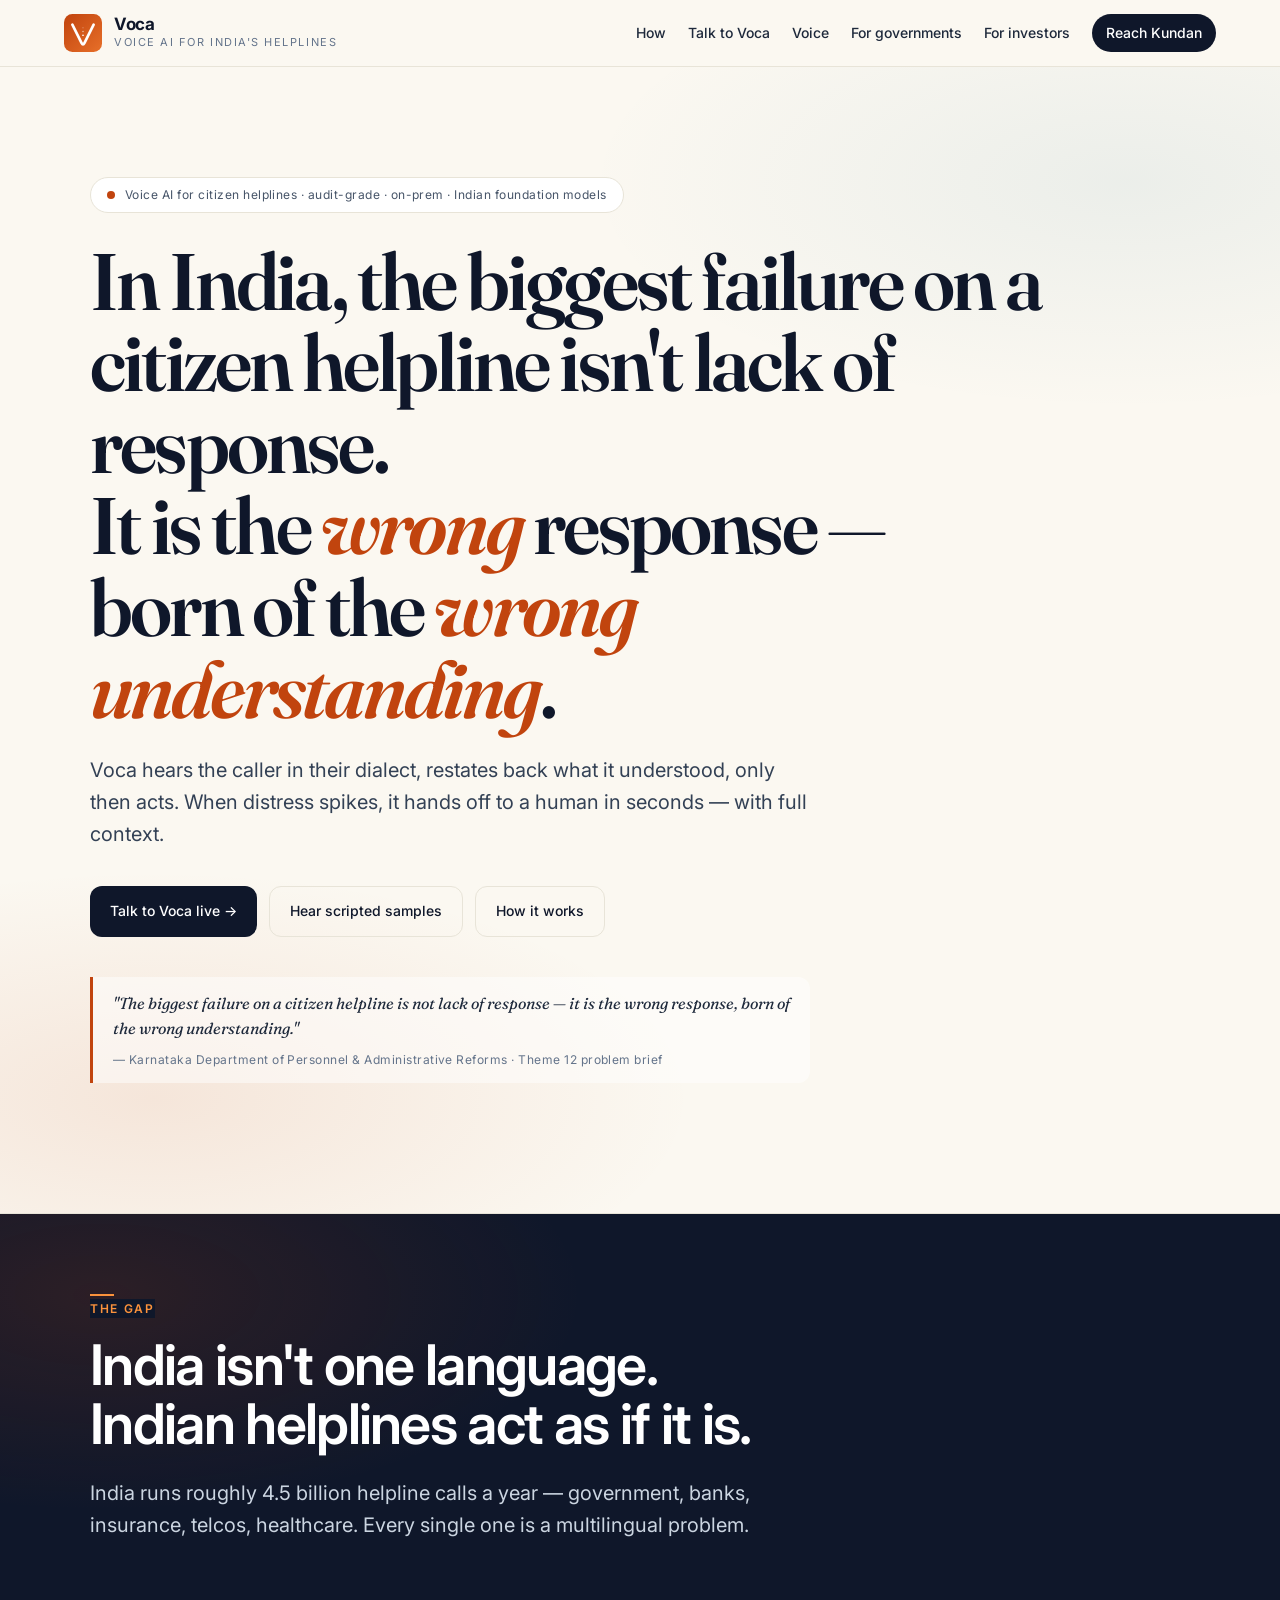
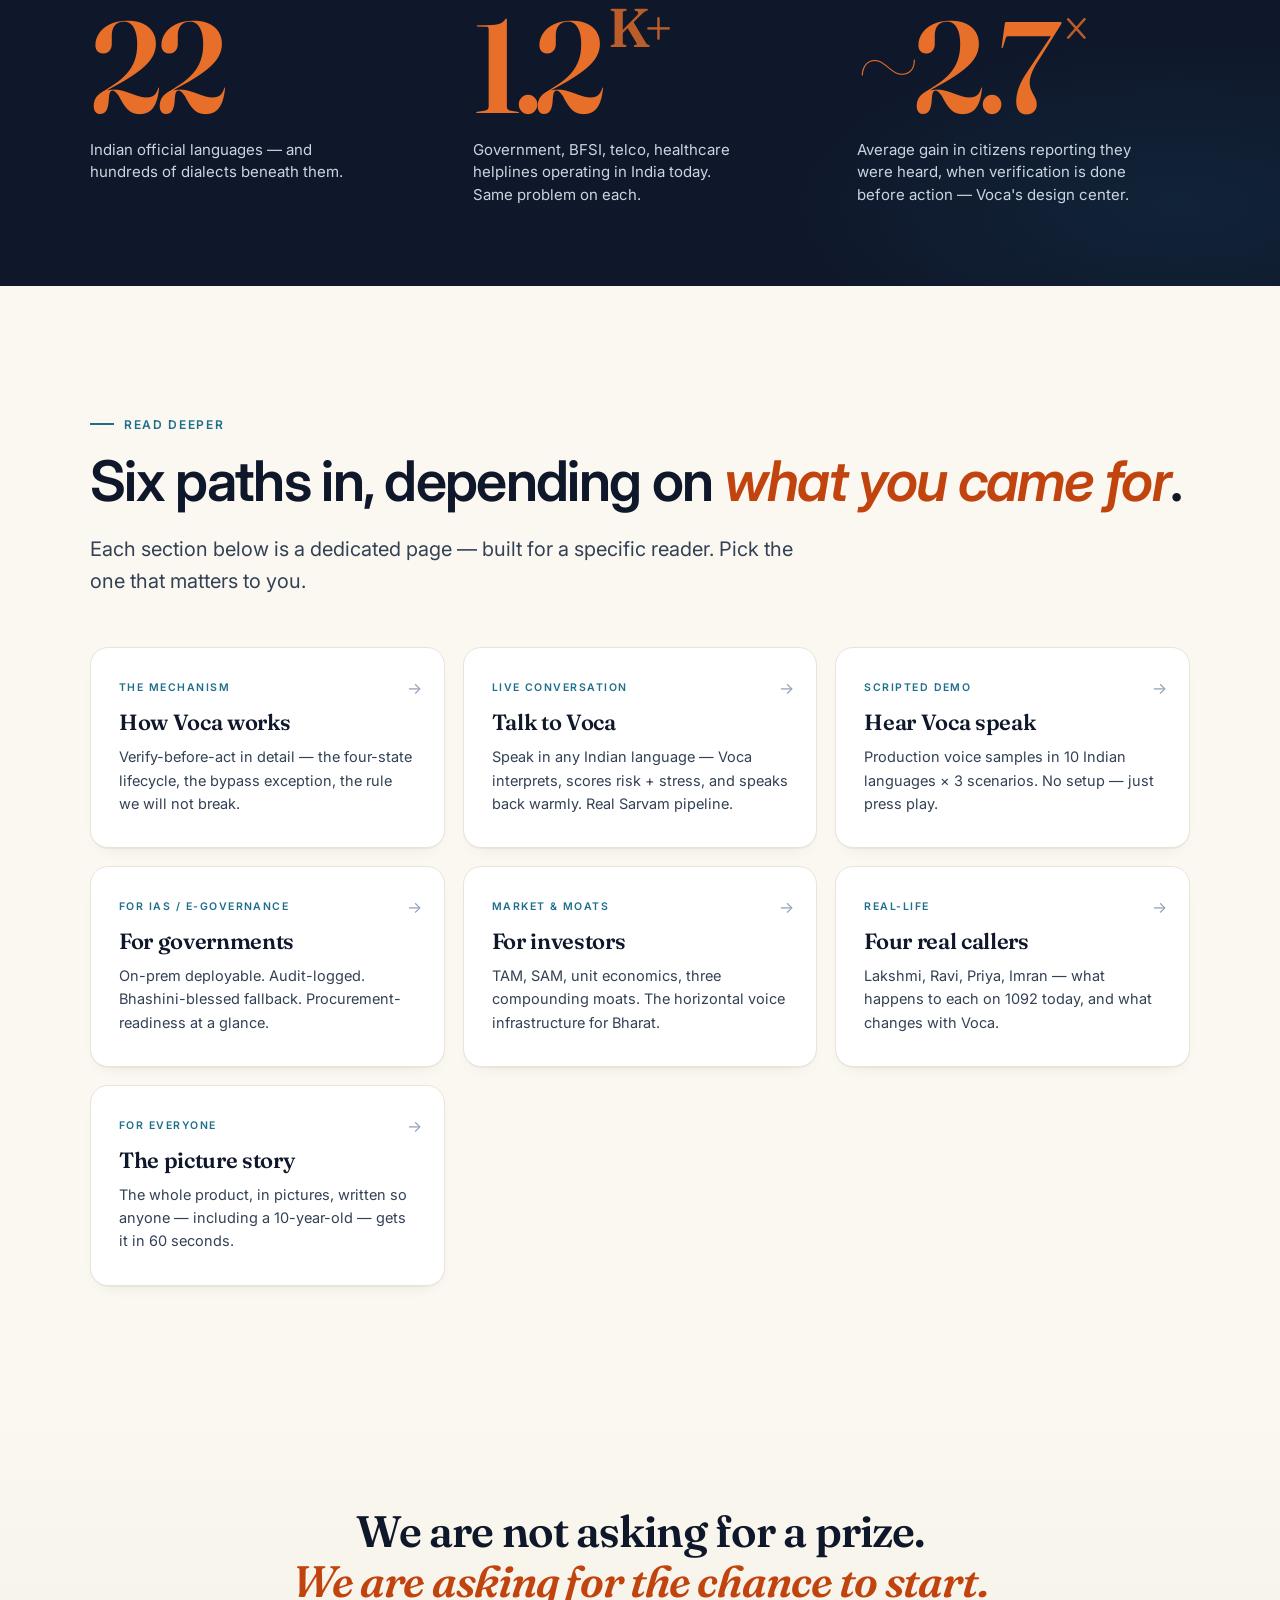
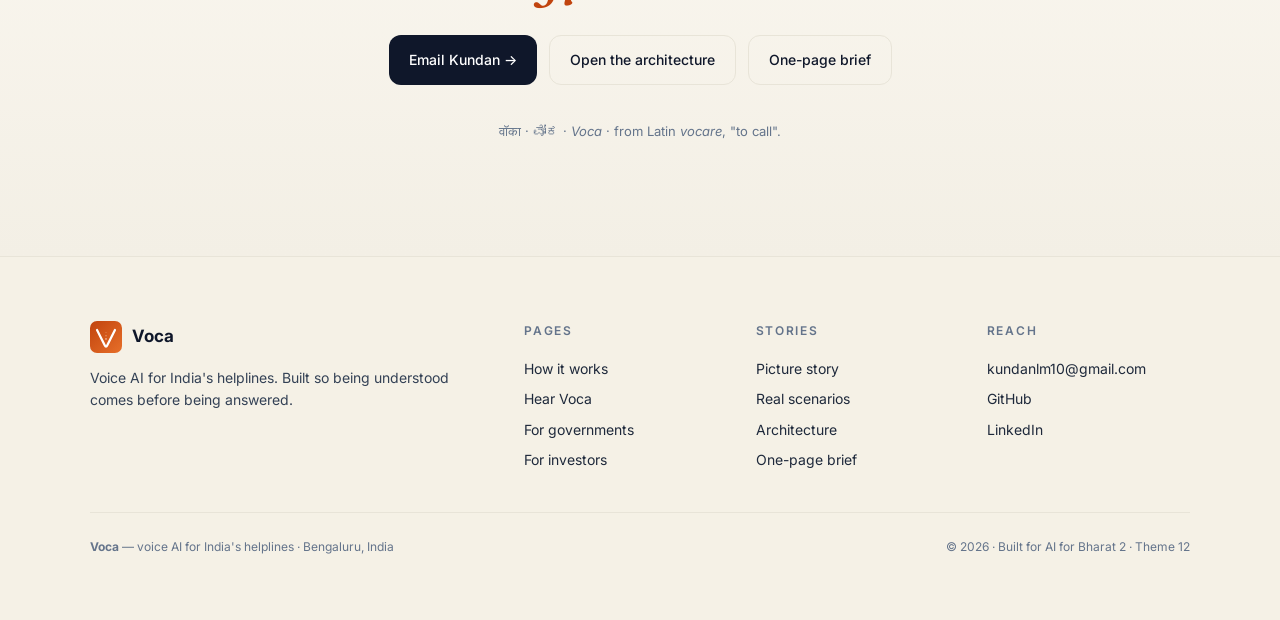
==== commit 630a26cd: "feat(site): Sarvam-end-to-end voice + /talk live conversation + nav updates" ====
--- a/index.html
+++ b/index.html
@@ -111,11 +111,11 @@
     </a>
     <div class="nav-links">
       <a href="how.html">How</a>
+      <a href="talk.html">Talk to Voca</a>
       <a href="voice.html">Voice</a>
       <a href="governments.html">For governments</a>
       <a href="investors.html">For investors</a>
-      <a href="story.html">Story</a>
-      <a href="mailto:kundanlm10@gmail.com" class="nav-cta">Talk to us</a>
+      <a href="mailto:kundanlm10@gmail.com" class="nav-cta">Reach Kundan</a>
     </div>
   </div>
 </nav>
@@ -136,7 +136,8 @@
       Voca hears the caller in their dialect, restates back what it understood, only then acts. When distress spikes, it hands off to a human in seconds — with full context.
     </p>
     <div class="hero-cta">
-      <a class="btn btn-primary" href="voice.html">Hear Voca speak →</a>
+      <a class="btn btn-primary" href="talk.html">Talk to Voca live →</a>
+      <a class="btn btn-ghost" href="voice.html">Hear scripted samples</a>
       <a class="btn btn-ghost" href="how.html">How it works</a>
     </div>
     <div class="quote-card">
@@ -185,11 +186,18 @@
         <p>Verify-before-act in detail — the four-state lifecycle, the bypass exception, the rule we will not break.</p>
       </a>
 
+      <a class="tile" href="talk.html">
+        <span class="tag">Live conversation</span>
+        <span class="arrow">→</span>
+        <h3>Talk to Voca</h3>
+        <p>Speak in any Indian language — Voca interprets, scores risk + stress, and speaks back warmly. Real Sarvam pipeline.</p>
+      </a>
+
       <a class="tile" href="voice.html">
-        <span class="tag">Live demo</span>
+        <span class="tag">Scripted demo</span>
         <span class="arrow">→</span>
         <h3>Hear Voca speak</h3>
-        <p>The actual production voice, in 8 Indian languages, across 3 scenarios. Press play.</p>
+        <p>Production voice samples in 10 Indian languages × 3 scenarios. No setup — just press play.</p>
       </a>
 
       <a class="tile" href="governments.html">
